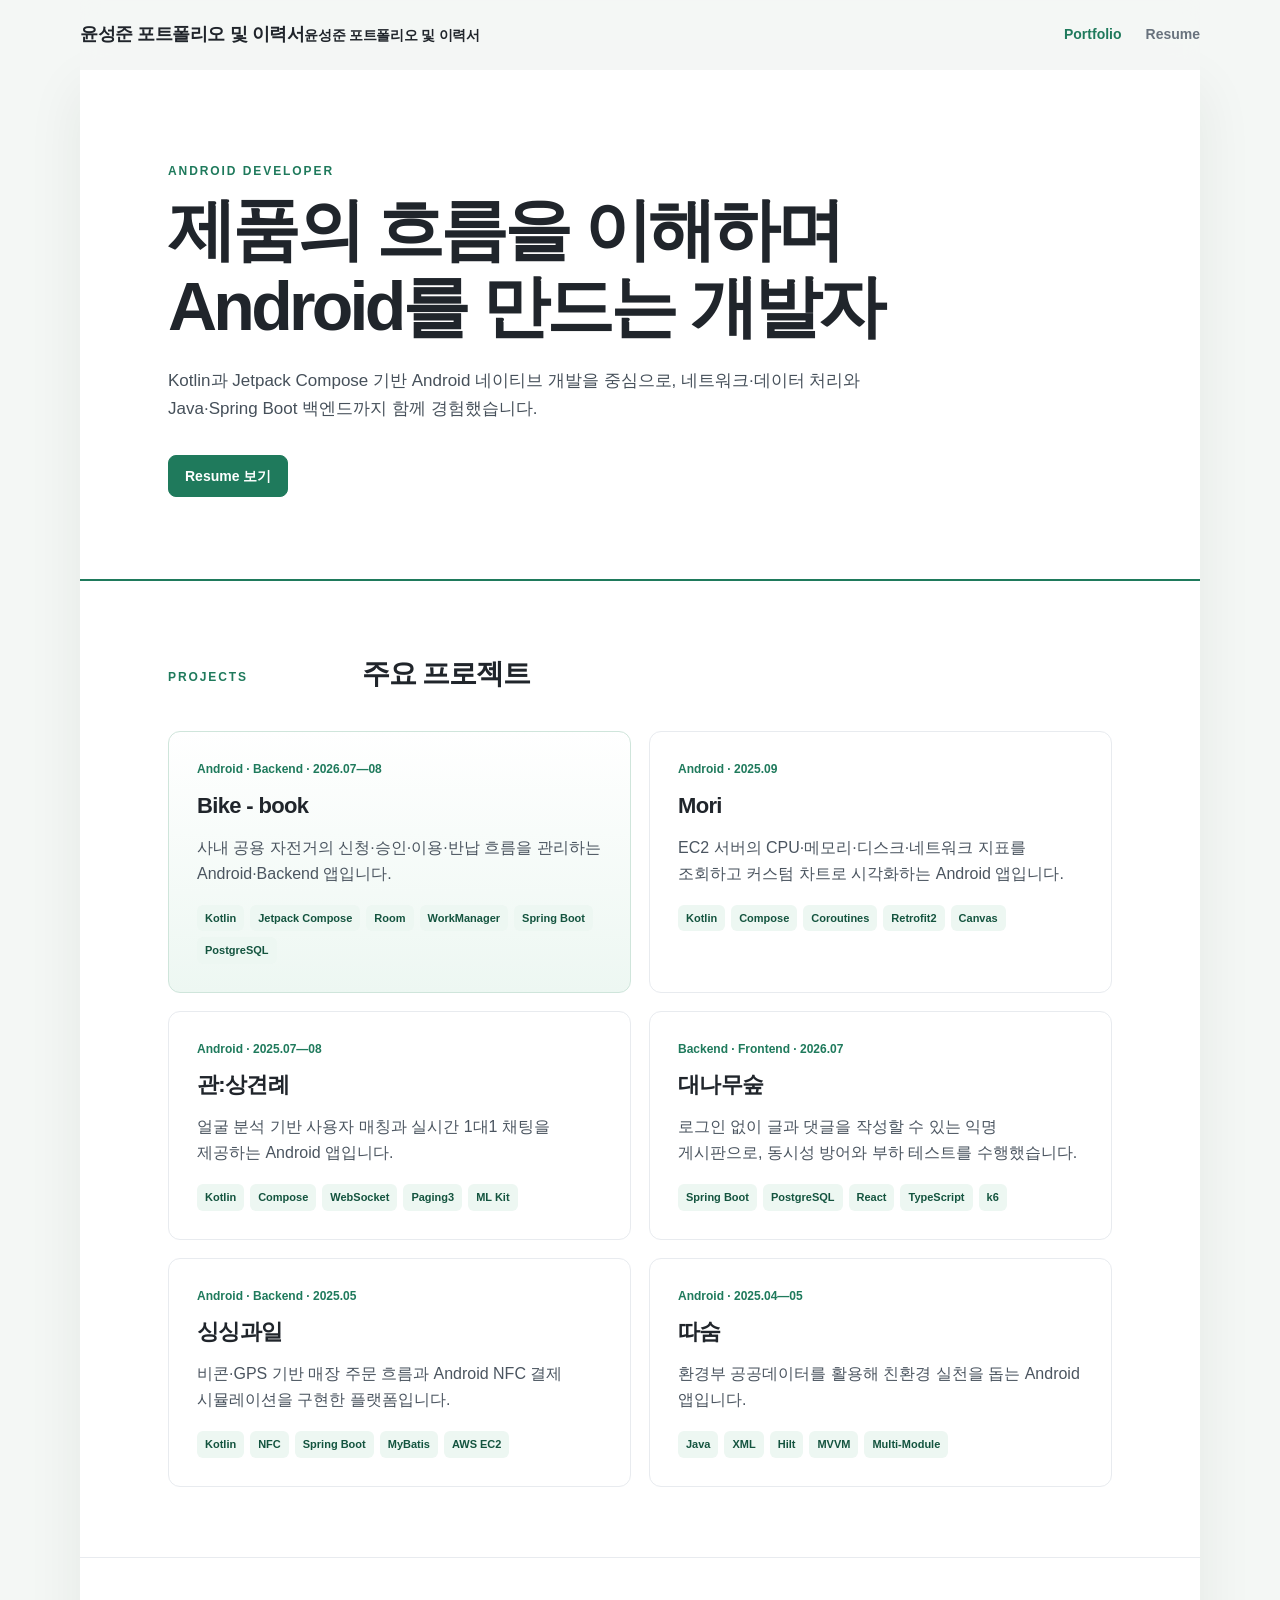
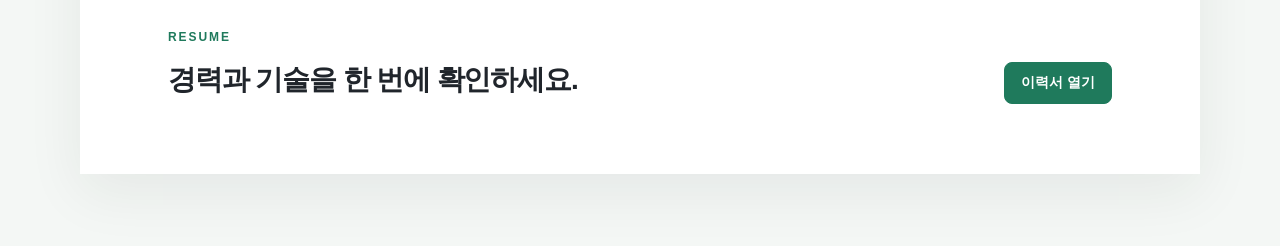
==== portfolio/index.html @ 140ad626 "Refine tech stack badges and header spacing" ====
<!doctype html>
<html lang="ko">
<head>
  <meta charset="utf-8" />
  <meta name="viewport" content="width=device-width, initial-scale=1" />
  <meta name="description" content="윤성준 Android Developer 포트폴리오" />
  <title>윤성준 | Portfolio</title>
  <link rel="stylesheet" href="./style.css" />
</head>
<body>
  <header class="site-header">
    <a class="brand" href="./">윤성준 포트폴리오 및 이력서</a>
    <nav class="site-nav" aria-label="Primary navigation">
      <a class="active" href="./">Portfolio</a>
      <a href="../">Resume</a>
    </nav>
  </header>

  <main class="page">
    <section class="hero">
      <p class="eyebrow">ANDROID DEVELOPER</p>
      <h1>제품의 흐름을 이해하며<br />Android를 만드는 개발자</h1>
      <p class="intro">
        Kotlin과 Jetpack Compose 기반 Android 네이티브 개발을 중심으로,
        네트워크·데이터 처리와 Java·Spring Boot 백엔드까지 함께 경험했습니다.
      </p>
      <div class="hero-actions">
        <a class="button primary" href="../">Resume 보기</a>
      </div>
    </section>

    <section class="section">
      <div class="section-head">
        <p class="section-label">PROJECTS</p>
        <h2>주요 프로젝트</h2>
      </div>

      <div class="project-grid">
        <article class="project-card featured">
          <p class="project-kicker">Android · Backend · 2026.07—08</p>
          <h3>Bike - book</h3>
          <p>사내 공용 자전거의 신청·승인·이용·반납 흐름을 관리하는 Android·Backend 앱입니다.</p>
          <div class="tags"><span>Kotlin</span><span>Jetpack Compose</span><span>Room</span><span>WorkManager</span><span>Spring Boot</span><span>PostgreSQL</span></div>
        </article>

        <article class="project-card">
          <p class="project-kicker">Android · 2025.09</p>
          <h3>Mori</h3>
          <p>EC2 서버의 CPU·메모리·디스크·네트워크 지표를 조회하고 커스텀 차트로 시각화하는 Android 앱입니다.</p>
          <div class="tags"><span>Kotlin</span><span>Compose</span><span>Coroutines</span><span>Retrofit2</span><span>Canvas</span></div>
        </article>

        <article class="project-card">
          <p class="project-kicker">Android · 2025.07—08</p>
          <h3>관:상견례</h3>
          <p>얼굴 분석 기반 사용자 매칭과 실시간 1대1 채팅을 제공하는 Android 앱입니다.</p>
          <div class="tags"><span>Kotlin</span><span>Compose</span><span>WebSocket</span><span>Paging3</span><span>ML Kit</span></div>
        </article>

        <article class="project-card">
          <p class="project-kicker">Backend · Frontend · 2026.07</p>
          <h3>대나무숲</h3>
          <p>로그인 없이 글과 댓글을 작성할 수 있는 익명 게시판으로, 동시성 방어와 부하 테스트를 수행했습니다.</p>
          <div class="tags"><span>Spring Boot</span><span>PostgreSQL</span><span>React</span><span>TypeScript</span><span>k6</span></div>
        </article>

        <article class="project-card">
          <p class="project-kicker">Android · Backend · 2025.05</p>
          <h3>싱싱과일</h3>
          <p>비콘·GPS 기반 매장 주문 흐름과 Android NFC 결제 시뮬레이션을 구현한 플랫폼입니다.</p>
          <div class="tags"><span>Kotlin</span><span>NFC</span><span>Spring Boot</span><span>MyBatis</span><span>AWS EC2</span></div>
        </article>

        <article class="project-card">
          <p class="project-kicker">Android · 2025.04—05</p>
          <h3>따숨</h3>
          <p>환경부 공공데이터를 활용해 친환경 실천을 돕는 Android 앱입니다.</p>
          <div class="tags"><span>Java</span><span>XML</span><span>Hilt</span><span>MVVM</span><span>Multi-Module</span></div>
        </article>
      </div>
    </section>

    <section class="section footer-cta">
      <div>
        <p class="section-label">RESUME</p>
        <h2>경력과 기술을 한 번에 확인하세요.</h2>
      </div>
      <a class="button primary" href="../">이력서 열기</a>
    </section>
  </main>
</body>
</html>
---- portfolio/style.css ----
:root {
  --primary: #1f7a5c;
  --primary-strong: #14543f;
  --primary-soft: #edf7f2;
  --primary-line: #cfe5db;
  --text: #20252b;
  --muted: #68727d;
  --subtle: #8b95a1;
  --line: #e8ebef;
  --paper: #ffffff;
  --canvas: #f4f7f5;
}

* { box-sizing: border-box; }

html { scroll-behavior: smooth; }

body {
  margin: 0;
  background: var(--canvas);
  color: var(--text);
  font-family: Pretendard, "Noto Sans KR", "Apple SD Gothic Neo", Inter, Arial, sans-serif;
  line-height: 1.65;
  word-break: keep-all;
}

a { color: inherit; text-decoration: none; }

.site-header {
  position: sticky;
  top: 0;
  z-index: 10;
  display: flex;
  align-items: center;
  justify-content: space-between;
  width: min(100% - 40px, 1120px);
  margin: 0 auto;
  padding: 20px 0;
  background: color-mix(in srgb, var(--canvas) 90%, transparent);
  backdrop-filter: blur(10px);
}

.brand { font-weight: 800; letter-spacing: -0.02em; }

.site-nav { display: flex; gap: 24px; font-size: 14px; font-weight: 700; color: var(--muted); }
.site-nav a:hover, .site-nav a.active { color: var(--primary); }

.page {
  width: min(100% - 40px, 1120px);
  margin: 0 auto 72px;
  background: var(--paper);
  box-shadow: 0 18px 54px rgba(24, 40, 34, 0.07);
}

.hero { padding: 92px 88px 82px; border-bottom: 2px solid var(--primary); }
.eyebrow, .section-label { margin: 0 0 10px; color: var(--primary); font-size: 12px; font-weight: 800; letter-spacing: .16em; }
.hero h1 { margin: 0 0 22px; font-size: clamp(40px, 6vw, 68px); line-height: 1.13; letter-spacing: -0.055em; }
.intro { max-width: 760px; margin: 0; color: #46505a; font-size: 17px; }
.hero-actions { display: flex; gap: 10px; margin-top: 32px; }

.button {
  display: inline-flex;
  align-items: center;
  justify-content: center;
  min-height: 42px;
  padding: 0 16px;
  border: 1px solid var(--primary-line);
  border-radius: 8px;
  color: var(--primary-strong);
  font-size: 14px;
  font-weight: 800;
}
.button.primary { border-color: var(--primary); background: var(--primary); color: white; }
.button:hover { transform: translateY(-1px); }

.section { padding: 70px 88px; border-bottom: 1px solid var(--line); }
.section:last-child { border-bottom: 0; }
.section-head { display: grid; grid-template-columns: 160px 1fr; gap: 34px; align-items: end; margin-bottom: 34px; }
.section-head h2, .footer-cta h2 { margin: 0; font-size: 28px; letter-spacing: -0.04em; }

.project-grid { display: grid; grid-template-columns: repeat(2, minmax(0, 1fr)); gap: 18px; }
.project-card { padding: 28px; border: 1px solid var(--line); border-radius: 12px; background: #fff; }
.project-card.featured { border-color: var(--primary-line); background: linear-gradient(180deg, #fff 0%, var(--primary-soft) 100%); }
.project-kicker { margin: 0 0 8px; color: var(--primary); font-size: 12px; font-weight: 800; }
.project-card h3 { margin: 0 0 10px; font-size: 22px; letter-spacing: -0.03em; }
.project-card p:not(.project-kicker) { margin: 0; color: #4b5560; }
.tags { display: flex; flex-wrap: wrap; gap: 6px; margin-top: 18px; }
.tags span { padding: 4px 8px; border-radius: 6px; background: var(--primary-soft); color: var(--primary-strong); font-size: 11px; font-weight: 700; }

.footer-cta { display: flex; align-items: end; justify-content: space-between; gap: 24px; }

@media (max-width: 760px) {
  .site-header { width: min(100% - 28px, 1120px); }
  .site-nav { gap: 14px; font-size: 13px; }
  .page { width: 100%; margin: 0; box-shadow: none; }
  .hero, .section { padding: 46px 24px; }
  .hero h1 { font-size: 40px; }
  .section-head { grid-template-columns: 1fr; gap: 8px; }
  .project-grid { grid-template-columns: 1fr; }
  .footer-cta { align-items: flex-start; flex-direction: column; }
}

.brand {
  font-size: 0;
}

.brand::after {
  content: "윤성준 포트폴리오 및 이력서";
  font-size: 14px;
  font-weight: 800;
  letter-spacing: -0.02em;
}

@media (max-width: 760px) {
  .brand::after {
    font-size: 12px;
  }
}


/* Header spacing refinements */
.site-header {
  width: min(100% - 72px, 1120px);
}

.brand {
  font-size: 18px;
  font-weight: 800;
  letter-spacing: -0.025em;
}

@media (max-width: 760px) {
  .site-header {
    width: min(100% - 40px, 1120px);
  }

  .brand {
    max-width: 230px;
    font-size: 14px;
    line-height: 1.25;
  }
}
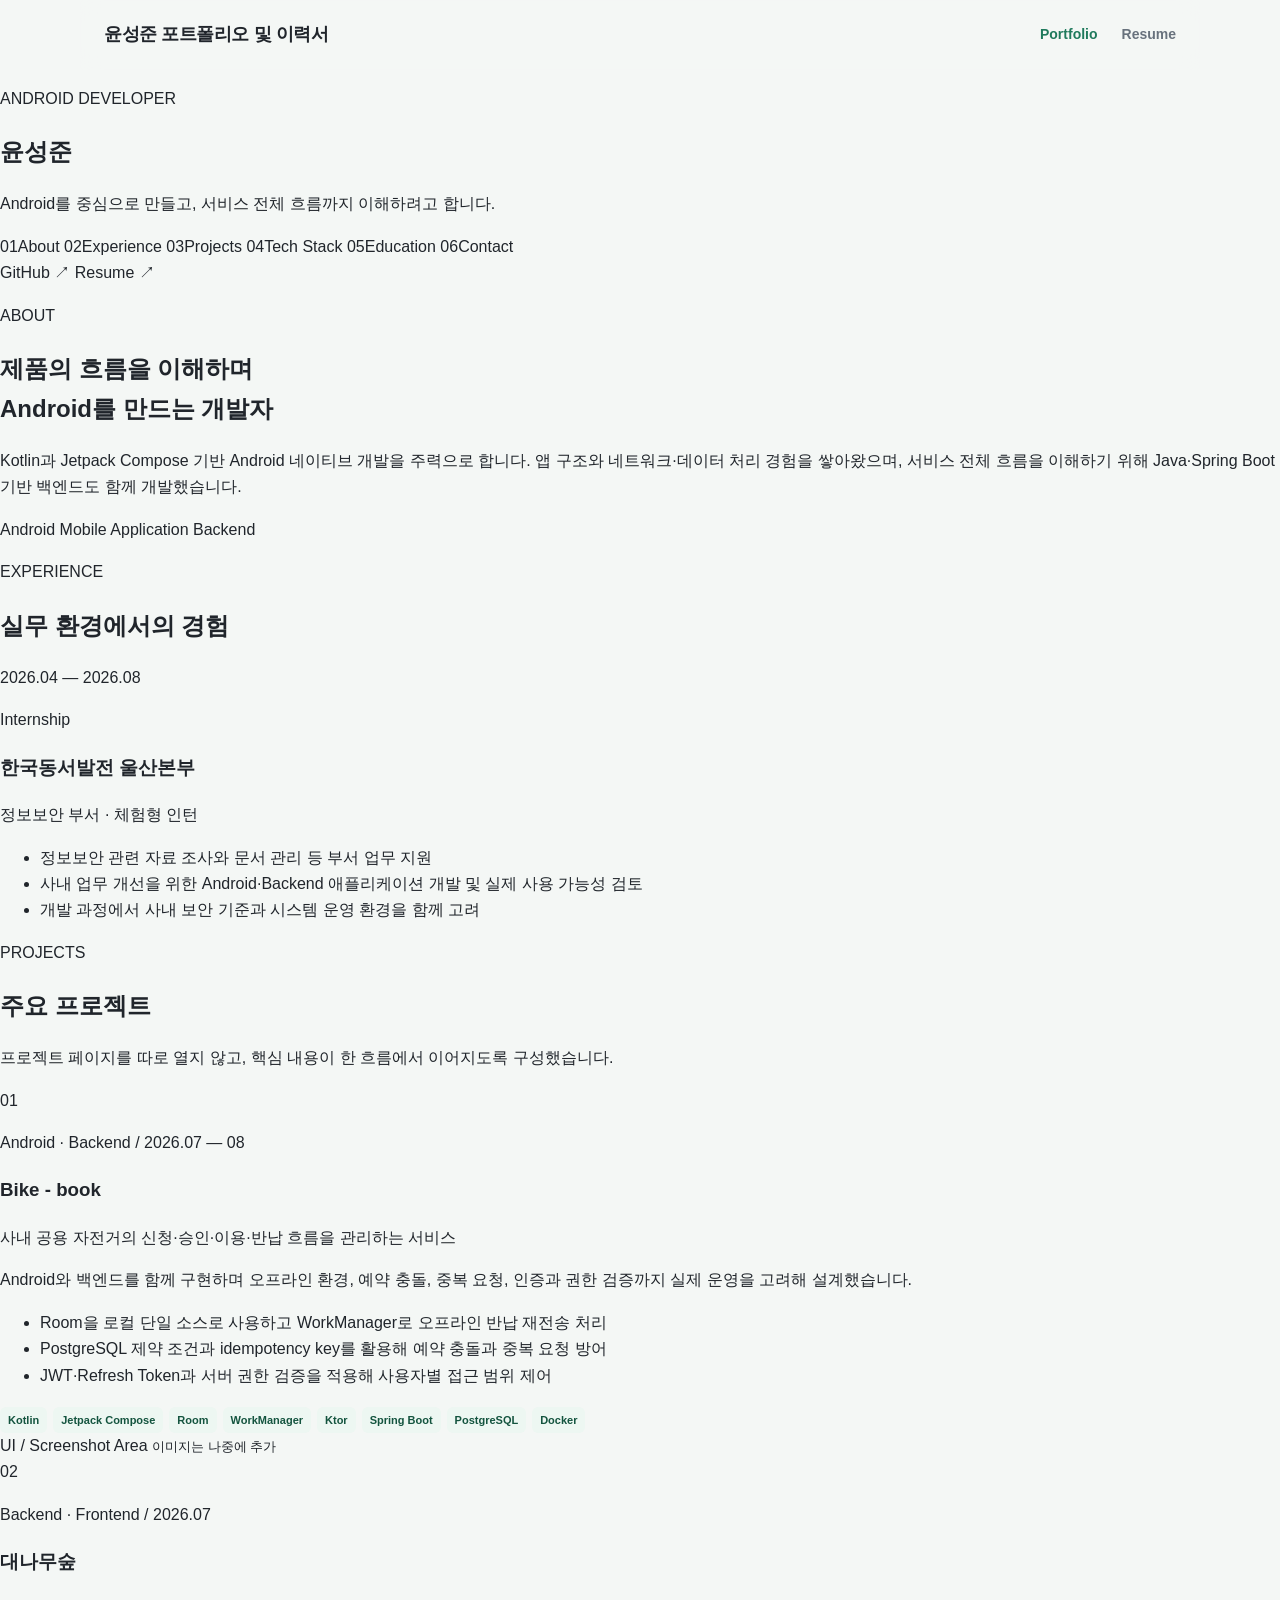
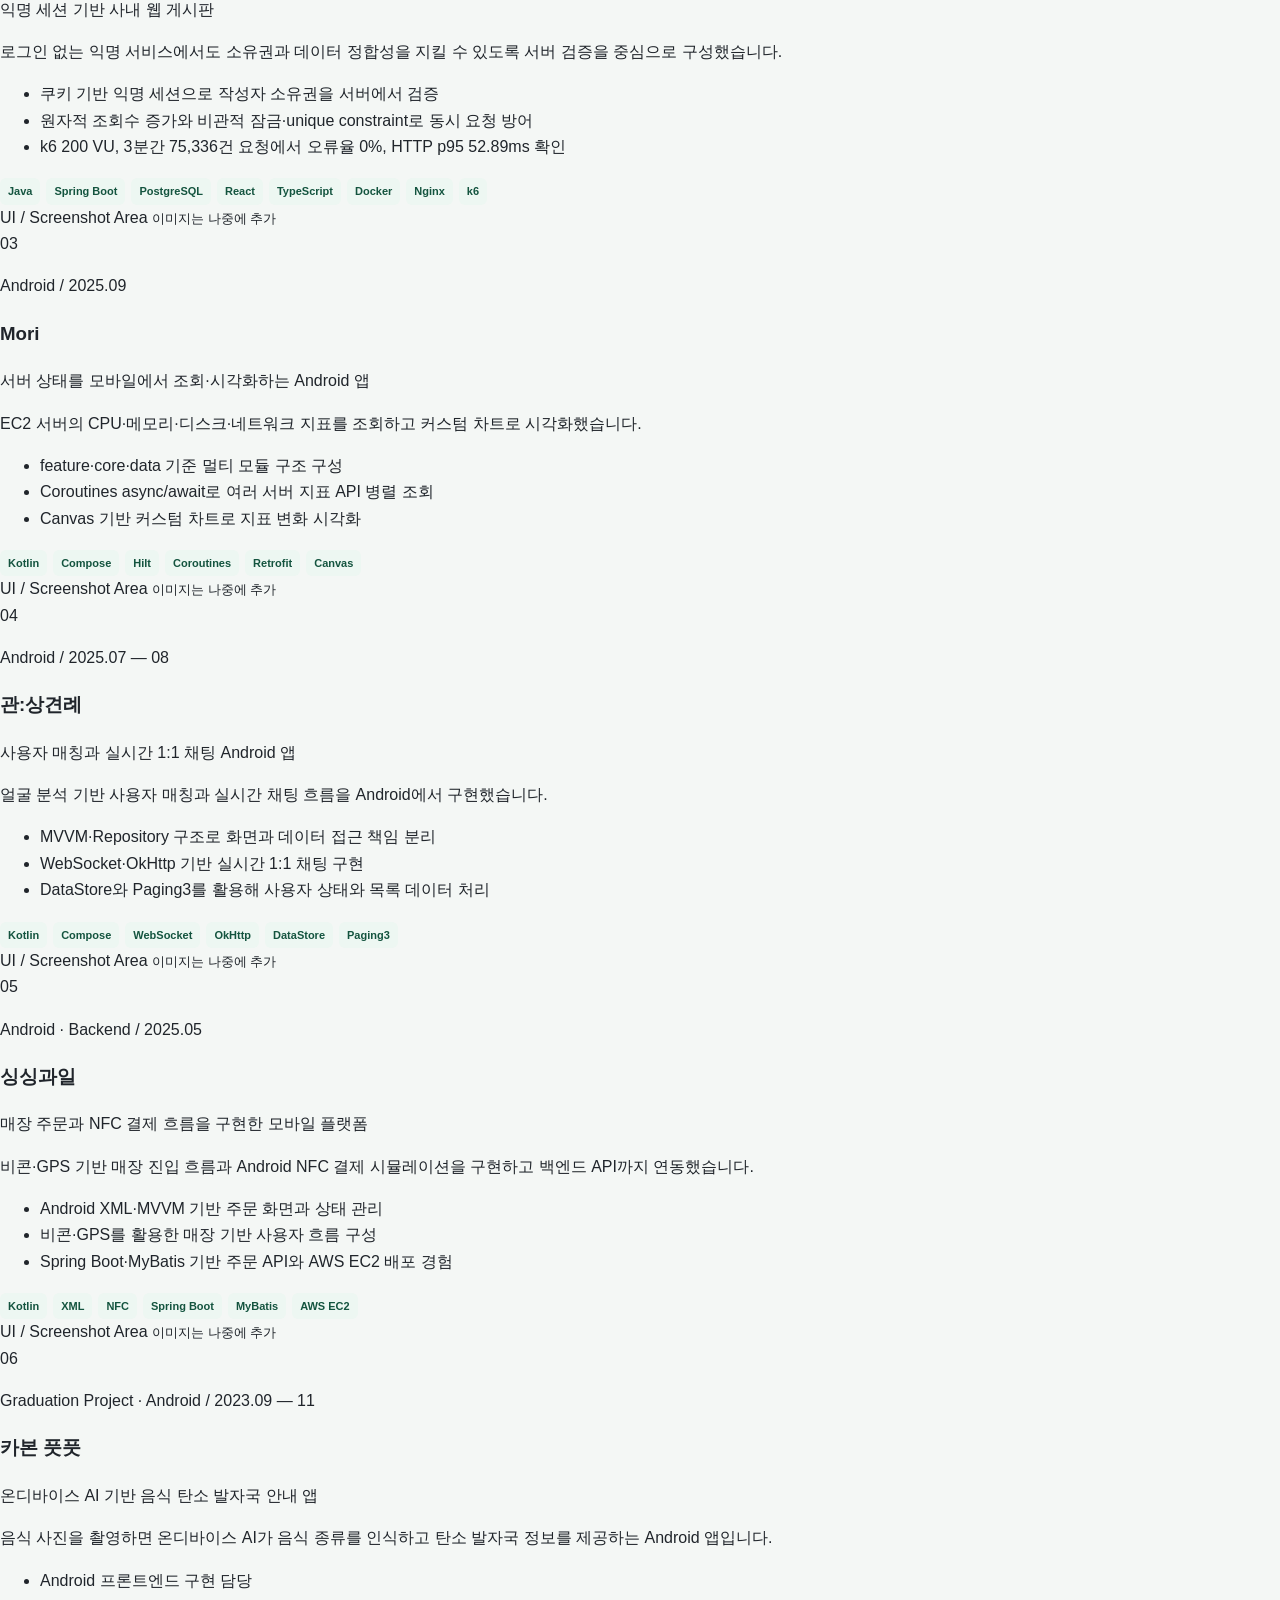
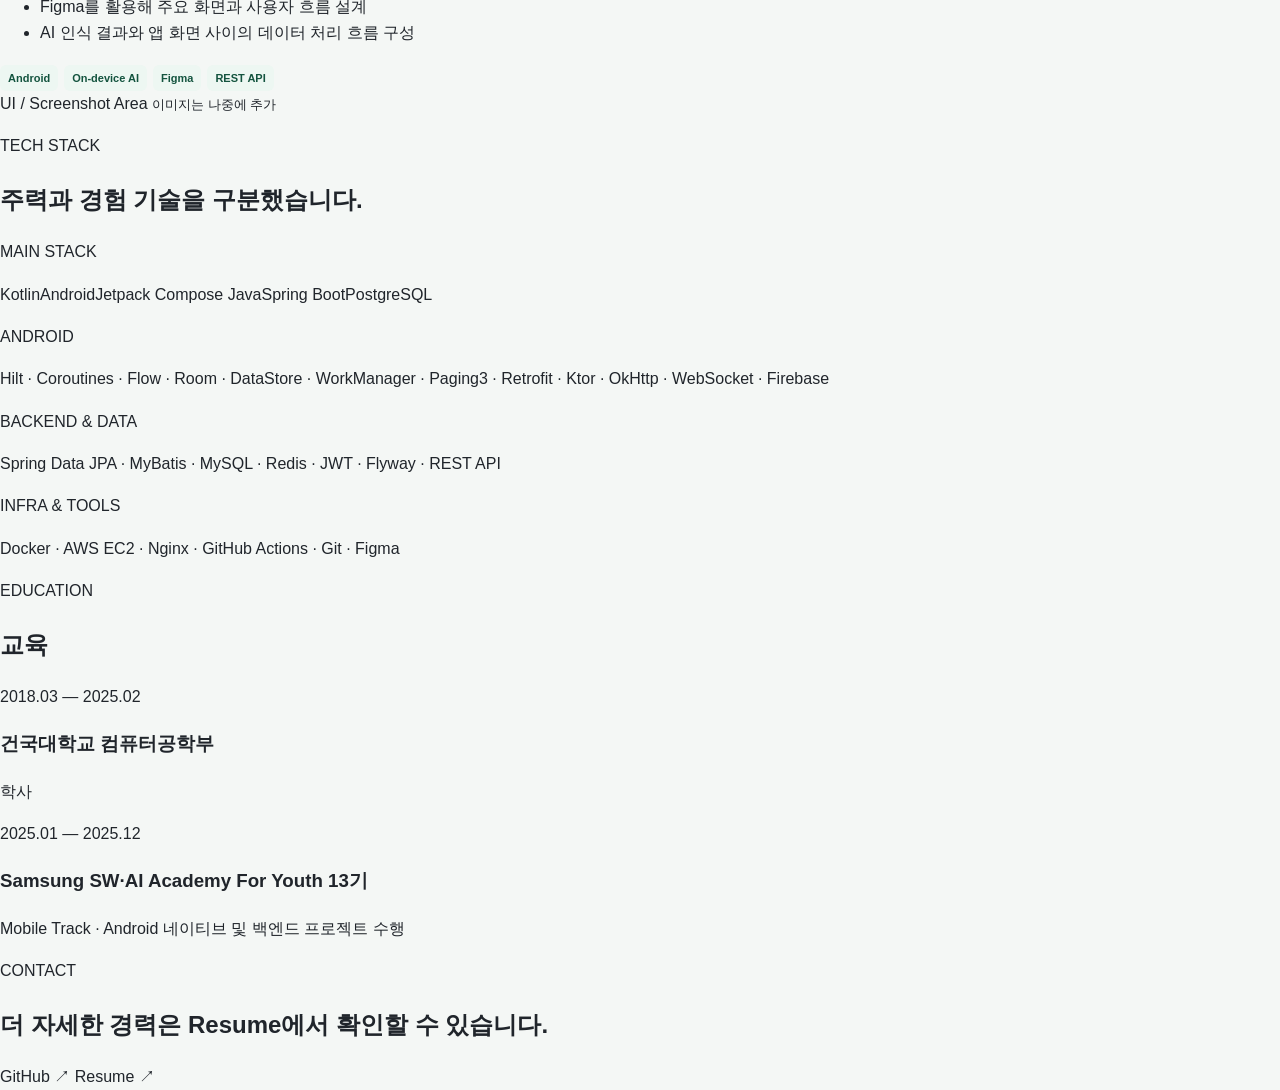
==== commit a9415fe6: "Rebuild portfolio as one-page sidebar layout" ====
--- a/portfolio/index.html
+++ b/portfolio/index.html
@@ -16,77 +16,370 @@
     </nav>
   </header>
 
-  <main class="page">
-    <section class="hero">
-      <p class="eyebrow">ANDROID DEVELOPER</p>
-      <h1>제품의 흐름을 이해하며<br />Android를 만드는 개발자</h1>
-      <p class="intro">
-        Kotlin과 Jetpack Compose 기반 Android 네이티브 개발을 중심으로,
-        네트워크·데이터 처리와 Java·Spring Boot 백엔드까지 함께 경험했습니다.
-      </p>
-      <div class="hero-actions">
-        <a class="button primary" href="../">Resume 보기</a>
+  <div class="portfolio-shell">
+    <aside class="side-panel" aria-label="Portfolio sections">
+      <div class="profile-block">
+        <p class="profile-kicker">ANDROID DEVELOPER</p>
+        <h1>윤성준</h1>
+        <p>
+          Android를 중심으로 만들고,
+          서비스 전체 흐름까지 이해하려고 합니다.
+        </p>
       </div>
-    </section>
-
-    <section class="section">
-      <div class="section-head">
-        <p class="section-label">PROJECTS</p>
-        <h2>주요 프로젝트</h2>
+
+      <nav class="section-nav">
+        <a class="active" href="#about"><span>01</span>About</a>
+        <a href="#experience"><span>02</span>Experience</a>
+        <a href="#projects"><span>03</span>Projects</a>
+        <a href="#tech"><span>04</span>Tech Stack</a>
+        <a href="#education"><span>05</span>Education</a>
+        <a href="#contact"><span>06</span>Contact</a>
+      </nav>
+
+      <div class="side-links">
+        <a href="https://github.com/SSSSSungjun" target="_blank" rel="noreferrer">GitHub ↗</a>
+        <a href="../">Resume ↗</a>
       </div>
-
-      <div class="project-grid">
-        <article class="project-card featured">
-          <p class="project-kicker">Android · Backend · 2026.07—08</p>
-          <h3>Bike - book</h3>
-          <p>사내 공용 자전거의 신청·승인·이용·반납 흐름을 관리하는 Android·Backend 앱입니다.</p>
-          <div class="tags"><span>Kotlin</span><span>Jetpack Compose</span><span>Room</span><span>WorkManager</span><span>Spring Boot</span><span>PostgreSQL</span></div>
-        </article>
-
-        <article class="project-card">
-          <p class="project-kicker">Android · 2025.09</p>
-          <h3>Mori</h3>
-          <p>EC2 서버의 CPU·메모리·디스크·네트워크 지표를 조회하고 커스텀 차트로 시각화하는 Android 앱입니다.</p>
-          <div class="tags"><span>Kotlin</span><span>Compose</span><span>Coroutines</span><span>Retrofit2</span><span>Canvas</span></div>
-        </article>
-
-        <article class="project-card">
-          <p class="project-kicker">Android · 2025.07—08</p>
-          <h3>관:상견례</h3>
-          <p>얼굴 분석 기반 사용자 매칭과 실시간 1대1 채팅을 제공하는 Android 앱입니다.</p>
-          <div class="tags"><span>Kotlin</span><span>Compose</span><span>WebSocket</span><span>Paging3</span><span>ML Kit</span></div>
-        </article>
-
-        <article class="project-card">
-          <p class="project-kicker">Backend · Frontend · 2026.07</p>
-          <h3>대나무숲</h3>
-          <p>로그인 없이 글과 댓글을 작성할 수 있는 익명 게시판으로, 동시성 방어와 부하 테스트를 수행했습니다.</p>
-          <div class="tags"><span>Spring Boot</span><span>PostgreSQL</span><span>React</span><span>TypeScript</span><span>k6</span></div>
-        </article>
-
-        <article class="project-card">
-          <p class="project-kicker">Android · Backend · 2025.05</p>
-          <h3>싱싱과일</h3>
-          <p>비콘·GPS 기반 매장 주문 흐름과 Android NFC 결제 시뮬레이션을 구현한 플랫폼입니다.</p>
-          <div class="tags"><span>Kotlin</span><span>NFC</span><span>Spring Boot</span><span>MyBatis</span><span>AWS EC2</span></div>
-        </article>
-
-        <article class="project-card">
-          <p class="project-kicker">Android · 2025.04—05</p>
-          <h3>따숨</h3>
-          <p>환경부 공공데이터를 활용해 친환경 실천을 돕는 Android 앱입니다.</p>
-          <div class="tags"><span>Java</span><span>XML</span><span>Hilt</span><span>MVVM</span><span>Multi-Module</span></div>
-        </article>
-      </div>
-    </section>
-
-    <section class="section footer-cta">
-      <div>
-        <p class="section-label">RESUME</p>
-        <h2>경력과 기술을 한 번에 확인하세요.</h2>
-      </div>
-      <a class="button primary" href="../">이력서 열기</a>
-    </section>
-  </main>
+    </aside>
+
+    <main class="content">
+      <section id="about" class="content-section hero-section observed-section">
+        <p class="section-eyebrow">ABOUT</p>
+        <h2>
+          제품의 흐름을 이해하며<br />
+          Android를 만드는 개발자
+        </h2>
+        <p class="hero-copy">
+          Kotlin과 Jetpack Compose 기반 Android 네이티브 개발을 주력으로 합니다.
+          앱 구조와 네트워크·데이터 처리 경험을 쌓아왔으며,
+          서비스 전체 흐름을 이해하기 위해 Java·Spring Boot 기반 백엔드도 함께 개발했습니다.
+        </p>
+        <div class="hero-meta">
+          <span>Android</span>
+          <span>Mobile Application</span>
+          <span>Backend</span>
+        </div>
+      </section>
+
+      <section id="experience" class="content-section observed-section">
+        <header class="section-title">
+          <p class="section-eyebrow">EXPERIENCE</p>
+          <h2>실무 환경에서의 경험</h2>
+        </header>
+
+        <article class="timeline-entry">
+          <div class="timeline-meta">
+            <p class="period">2026.04 — 2026.08</p>
+            <p class="entry-type">Internship</p>
+          </div>
+          <div class="timeline-content">
+            <h3>한국동서발전 울산본부</h3>
+            <p class="role">정보보안 부서 · 체험형 인턴</p>
+            <ul>
+              <li>정보보안 관련 자료 조사와 문서 관리 등 부서 업무 지원</li>
+              <li>사내 업무 개선을 위한 Android·Backend 애플리케이션 개발 및 실제 사용 가능성 검토</li>
+              <li>개발 과정에서 사내 보안 기준과 시스템 운영 환경을 함께 고려</li>
+            </ul>
+          </div>
+        </article>
+      </section>
+
+      <section id="projects" class="content-section observed-section">
+        <header class="section-title projects-title">
+          <p class="section-eyebrow">PROJECTS</p>
+          <h2>주요 프로젝트</h2>
+          <p>프로젝트 페이지를 따로 열지 않고, 핵심 내용이 한 흐름에서 이어지도록 구성했습니다.</p>
+        </header>
+
+        <article class="project-detail featured-project">
+          <div class="project-index">01</div>
+          <div class="project-body">
+            <div class="project-head">
+              <div>
+                <p class="project-role">Android · Backend / 2026.07 — 08</p>
+                <h3>Bike - book</h3>
+              </div>
+              <p class="project-summary">사내 공용 자전거의 신청·승인·이용·반납 흐름을 관리하는 서비스</p>
+            </div>
+
+            <div class="project-layout">
+              <div class="project-copy">
+                <p>
+                  Android와 백엔드를 함께 구현하며 오프라인 환경, 예약 충돌,
+                  중복 요청, 인증과 권한 검증까지 실제 운영을 고려해 설계했습니다.
+                </p>
+                <ul class="project-points">
+                  <li>Room을 로컬 단일 소스로 사용하고 WorkManager로 오프라인 반납 재전송 처리</li>
+                  <li>PostgreSQL 제약 조건과 idempotency key를 활용해 예약 충돌과 중복 요청 방어</li>
+                  <li>JWT·Refresh Token과 서버 권한 검증을 적용해 사용자별 접근 범위 제어</li>
+                </ul>
+                <div class="tags">
+                  <span>Kotlin</span><span>Jetpack Compose</span><span>Room</span><span>WorkManager</span>
+                  <span>Ktor</span><span>Spring Boot</span><span>PostgreSQL</span><span>Docker</span>
+                </div>
+              </div>
+              <div class="media-placeholder">
+                <span>UI / Screenshot Area</span>
+                <small>이미지는 나중에 추가</small>
+              </div>
+            </div>
+          </div>
+        </article>
+
+        <article class="project-detail">
+          <div class="project-index">02</div>
+          <div class="project-body">
+            <div class="project-head">
+              <div>
+                <p class="project-role">Backend · Frontend / 2026.07</p>
+                <h3>대나무숲</h3>
+              </div>
+              <p class="project-summary">익명 세션 기반 사내 웹 게시판</p>
+            </div>
+
+            <div class="project-layout">
+              <div class="project-copy">
+                <p>
+                  로그인 없는 익명 서비스에서도 소유권과 데이터 정합성을 지킬 수 있도록 서버 검증을 중심으로 구성했습니다.
+                </p>
+                <ul class="project-points">
+                  <li>쿠키 기반 익명 세션으로 작성자 소유권을 서버에서 검증</li>
+                  <li>원자적 조회수 증가와 비관적 잠금·unique constraint로 동시 요청 방어</li>
+                  <li>k6 200 VU, 3분간 75,336건 요청에서 오류율 0%, HTTP p95 52.89ms 확인</li>
+                </ul>
+                <div class="tags">
+                  <span>Java</span><span>Spring Boot</span><span>PostgreSQL</span><span>React</span>
+                  <span>TypeScript</span><span>Docker</span><span>Nginx</span><span>k6</span>
+                </div>
+              </div>
+              <div class="media-placeholder">
+                <span>UI / Screenshot Area</span>
+                <small>이미지는 나중에 추가</small>
+              </div>
+            </div>
+          </div>
+        </article>
+
+        <article class="project-detail">
+          <div class="project-index">03</div>
+          <div class="project-body">
+            <div class="project-head">
+              <div>
+                <p class="project-role">Android / 2025.09</p>
+                <h3>Mori</h3>
+              </div>
+              <p class="project-summary">서버 상태를 모바일에서 조회·시각화하는 Android 앱</p>
+            </div>
+
+            <div class="project-layout">
+              <div class="project-copy">
+                <p>
+                  EC2 서버의 CPU·메모리·디스크·네트워크 지표를 조회하고 커스텀 차트로 시각화했습니다.
+                </p>
+                <ul class="project-points">
+                  <li>feature·core·data 기준 멀티 모듈 구조 구성</li>
+                  <li>Coroutines async/await로 여러 서버 지표 API 병렬 조회</li>
+                  <li>Canvas 기반 커스텀 차트로 지표 변화 시각화</li>
+                </ul>
+                <div class="tags">
+                  <span>Kotlin</span><span>Compose</span><span>Hilt</span><span>Coroutines</span><span>Retrofit</span><span>Canvas</span>
+                </div>
+              </div>
+              <div class="media-placeholder">
+                <span>UI / Screenshot Area</span>
+                <small>이미지는 나중에 추가</small>
+              </div>
+            </div>
+          </div>
+        </article>
+
+        <article class="project-detail">
+          <div class="project-index">04</div>
+          <div class="project-body">
+            <div class="project-head">
+              <div>
+                <p class="project-role">Android / 2025.07 — 08</p>
+                <h3>관:상견례</h3>
+              </div>
+              <p class="project-summary">사용자 매칭과 실시간 1:1 채팅 Android 앱</p>
+            </div>
+
+            <div class="project-layout">
+              <div class="project-copy">
+                <p>
+                  얼굴 분석 기반 사용자 매칭과 실시간 채팅 흐름을 Android에서 구현했습니다.
+                </p>
+                <ul class="project-points">
+                  <li>MVVM·Repository 구조로 화면과 데이터 접근 책임 분리</li>
+                  <li>WebSocket·OkHttp 기반 실시간 1:1 채팅 구현</li>
+                  <li>DataStore와 Paging3를 활용해 사용자 상태와 목록 데이터 처리</li>
+                </ul>
+                <div class="tags">
+                  <span>Kotlin</span><span>Compose</span><span>WebSocket</span><span>OkHttp</span><span>DataStore</span><span>Paging3</span>
+                </div>
+              </div>
+              <div class="media-placeholder">
+                <span>UI / Screenshot Area</span>
+                <small>이미지는 나중에 추가</small>
+              </div>
+            </div>
+          </div>
+        </article>
+
+        <article class="project-detail">
+          <div class="project-index">05</div>
+          <div class="project-body">
+            <div class="project-head">
+              <div>
+                <p class="project-role">Android · Backend / 2025.05</p>
+                <h3>싱싱과일</h3>
+              </div>
+              <p class="project-summary">매장 주문과 NFC 결제 흐름을 구현한 모바일 플랫폼</p>
+            </div>
+
+            <div class="project-layout">
+              <div class="project-copy">
+                <p>
+                  비콘·GPS 기반 매장 진입 흐름과 Android NFC 결제 시뮬레이션을 구현하고 백엔드 API까지 연동했습니다.
+                </p>
+                <ul class="project-points">
+                  <li>Android XML·MVVM 기반 주문 화면과 상태 관리</li>
+                  <li>비콘·GPS를 활용한 매장 기반 사용자 흐름 구성</li>
+                  <li>Spring Boot·MyBatis 기반 주문 API와 AWS EC2 배포 경험</li>
+                </ul>
+                <div class="tags">
+                  <span>Kotlin</span><span>XML</span><span>NFC</span><span>Spring Boot</span><span>MyBatis</span><span>AWS EC2</span>
+                </div>
+              </div>
+              <div class="media-placeholder">
+                <span>UI / Screenshot Area</span>
+                <small>이미지는 나중에 추가</small>
+              </div>
+            </div>
+          </div>
+        </article>
+
+        <article class="project-detail">
+          <div class="project-index">06</div>
+          <div class="project-body">
+            <div class="project-head">
+              <div>
+                <p class="project-role">Graduation Project · Android / 2023.09 — 11</p>
+                <h3>카본 풋풋</h3>
+              </div>
+              <p class="project-summary">온디바이스 AI 기반 음식 탄소 발자국 안내 앱</p>
+            </div>
+
+            <div class="project-layout">
+              <div class="project-copy">
+                <p>
+                  음식 사진을 촬영하면 온디바이스 AI가 음식 종류를 인식하고 탄소 발자국 정보를 제공하는 Android 앱입니다.
+                </p>
+                <ul class="project-points">
+                  <li>Android 프론트엔드 구현 담당</li>
+                  <li>Figma를 활용해 주요 화면과 사용자 흐름 설계</li>
+                  <li>AI 인식 결과와 앱 화면 사이의 데이터 처리 흐름 구성</li>
+                </ul>
+                <div class="tags">
+                  <span>Android</span><span>On-device AI</span><span>Figma</span><span>REST API</span>
+                </div>
+              </div>
+              <div class="media-placeholder">
+                <span>UI / Screenshot Area</span>
+                <small>이미지는 나중에 추가</small>
+              </div>
+            </div>
+          </div>
+        </article>
+      </section>
+
+      <section id="tech" class="content-section observed-section">
+        <header class="section-title">
+          <p class="section-eyebrow">TECH STACK</p>
+          <h2>주력과 경험 기술을 구분했습니다.</h2>
+        </header>
+
+        <div class="stack-block main-stack">
+          <p class="stack-label">MAIN STACK</p>
+          <div class="stack-pills large-pills">
+            <span>Kotlin</span><span>Android</span><span>Jetpack Compose</span>
+            <span>Java</span><span>Spring Boot</span><span>PostgreSQL</span>
+          </div>
+        </div>
+
+        <div class="additional-grid">
+          <div class="stack-block">
+            <p class="stack-label">ANDROID</p>
+            <p>Hilt · Coroutines · Flow · Room · DataStore · WorkManager · Paging3 · Retrofit · Ktor · OkHttp · WebSocket · Firebase</p>
+          </div>
+          <div class="stack-block">
+            <p class="stack-label">BACKEND &amp; DATA</p>
+            <p>Spring Data JPA · MyBatis · MySQL · Redis · JWT · Flyway · REST API</p>
+          </div>
+          <div class="stack-block">
+            <p class="stack-label">INFRA &amp; TOOLS</p>
+            <p>Docker · AWS EC2 · Nginx · GitHub Actions · Git · Figma</p>
+          </div>
+        </div>
+      </section>
+
+      <section id="education" class="content-section observed-section">
+        <header class="section-title">
+          <p class="section-eyebrow">EDUCATION</p>
+          <h2>교육</h2>
+        </header>
+
+        <div class="education-list">
+          <article>
+            <p class="period">2018.03 — 2025.02</p>
+            <div>
+              <h3>건국대학교 컴퓨터공학부</h3>
+              <p>학사</p>
+            </div>
+          </article>
+          <article>
+            <p class="period">2025.01 — 2025.12</p>
+            <div>
+              <h3>Samsung SW·AI Academy For Youth 13기</h3>
+              <p>Mobile Track · Android 네이티브 및 백엔드 프로젝트 수행</p>
+            </div>
+          </article>
+        </div>
+      </section>
+
+      <section id="contact" class="content-section contact-section observed-section">
+        <p class="section-eyebrow">CONTACT</p>
+        <h2>더 자세한 경력은 Resume에서 확인할 수 있습니다.</h2>
+        <div class="contact-links">
+          <a href="https://github.com/SSSSSungjun" target="_blank" rel="noreferrer">GitHub ↗</a>
+          <a href="../">Resume ↗</a>
+        </div>
+      </section>
+    </main>
+  </div>
+
+  <script>
+    const sections = [...document.querySelectorAll('.observed-section')];
+    const navLinks = [...document.querySelectorAll('.section-nav a')];
+
+    const setActive = (id) => {
+      navLinks.forEach((link) => {
+        link.classList.toggle('active', link.getAttribute('href') === `#${id}`);
+      });
+    };
+
+    const observer = new IntersectionObserver((entries) => {
+      const visible = entries
+        .filter((entry) => entry.isIntersecting)
+        .sort((a, b) => b.intersectionRatio - a.intersectionRatio)[0];
+
+      if (visible) setActive(visible.target.id);
+    }, {
+      rootMargin: '-24% 0px -62% 0px',
+      threshold: [0, 0.1, 0.25, 0.5]
+    });
+
+    sections.forEach((section) => observer.observe(section));
+  </script>
 </body>
 </html>
--- a/portfolio/style.css
+++ b/portfolio/style.css
@@ -35,15 +35,28 @@
   justify-content: space-between;
   width: min(100% - 40px, 1120px);
   margin: 0 auto;
-  padding: 20px 0;
+  padding: 20px 24px;
   background: color-mix(in srgb, var(--canvas) 90%, transparent);
   backdrop-filter: blur(10px);
 }
 
-.brand { font-weight: 800; letter-spacing: -0.02em; }
-
-.site-nav { display: flex; gap: 24px; font-size: 14px; font-weight: 700; color: var(--muted); }
-.site-nav a:hover, .site-nav a.active { color: var(--primary); }
+.brand {
+  color: var(--text);
+  font-size: 18px;
+  font-weight: 800;
+  letter-spacing: -0.025em;
+}
+
+.site-nav {
+  display: flex;
+  gap: 24px;
+  color: var(--muted);
+  font-size: 14px;
+  font-weight: 700;
+}
+
+.site-nav a:hover,
+.site-nav a.active { color: var(--primary); }
 
 .page {
   width: min(100% - 40px, 1120px);
@@ -52,11 +65,39 @@
   box-shadow: 0 18px 54px rgba(24, 40, 34, 0.07);
 }
 
-.hero { padding: 92px 88px 82px; border-bottom: 2px solid var(--primary); }
-.eyebrow, .section-label { margin: 0 0 10px; color: var(--primary); font-size: 12px; font-weight: 800; letter-spacing: .16em; }
-.hero h1 { margin: 0 0 22px; font-size: clamp(40px, 6vw, 68px); line-height: 1.13; letter-spacing: -0.055em; }
-.intro { max-width: 760px; margin: 0; color: #46505a; font-size: 17px; }
-.hero-actions { display: flex; gap: 10px; margin-top: 32px; }
+.hero {
+  padding: 92px 88px 82px;
+  border-bottom: 2px solid var(--primary);
+}
+
+.eyebrow,
+.section-label {
+  margin: 0 0 10px;
+  color: var(--primary);
+  font-size: 12px;
+  font-weight: 800;
+  letter-spacing: .16em;
+}
+
+.hero h1 {
+  margin: 0 0 22px;
+  font-size: clamp(40px, 6vw, 68px);
+  line-height: 1.13;
+  letter-spacing: -0.055em;
+}
+
+.intro {
+  max-width: 760px;
+  margin: 0;
+  color: #46505a;
+  font-size: 17px;
+}
+
+.hero-actions {
+  display: flex;
+  gap: 10px;
+  margin-top: 32px;
+}
 
 .button {
   display: inline-flex;
@@ -70,68 +111,105 @@
   font-size: 14px;
   font-weight: 800;
 }
-.button.primary { border-color: var(--primary); background: var(--primary); color: white; }
+
+.button.primary {
+  border-color: var(--primary);
+  background: var(--primary);
+  color: white;
+}
+
 .button:hover { transform: translateY(-1px); }
 
-.section { padding: 70px 88px; border-bottom: 1px solid var(--line); }
+.section {
+  padding: 70px 88px;
+  border-bottom: 1px solid var(--line);
+}
+
 .section:last-child { border-bottom: 0; }
-.section-head { display: grid; grid-template-columns: 160px 1fr; gap: 34px; align-items: end; margin-bottom: 34px; }
-.section-head h2, .footer-cta h2 { margin: 0; font-size: 28px; letter-spacing: -0.04em; }
-
-.project-grid { display: grid; grid-template-columns: repeat(2, minmax(0, 1fr)); gap: 18px; }
-.project-card { padding: 28px; border: 1px solid var(--line); border-radius: 12px; background: #fff; }
-.project-card.featured { border-color: var(--primary-line); background: linear-gradient(180deg, #fff 0%, var(--primary-soft) 100%); }
-.project-kicker { margin: 0 0 8px; color: var(--primary); font-size: 12px; font-weight: 800; }
-.project-card h3 { margin: 0 0 10px; font-size: 22px; letter-spacing: -0.03em; }
-.project-card p:not(.project-kicker) { margin: 0; color: #4b5560; }
-.tags { display: flex; flex-wrap: wrap; gap: 6px; margin-top: 18px; }
-.tags span { padding: 4px 8px; border-radius: 6px; background: var(--primary-soft); color: var(--primary-strong); font-size: 11px; font-weight: 700; }
-
-.footer-cta { display: flex; align-items: end; justify-content: space-between; gap: 24px; }
-
-@media (max-width: 760px) {
-  .site-header { width: min(100% - 28px, 1120px); }
-  .site-nav { gap: 14px; font-size: 13px; }
-  .page { width: 100%; margin: 0; box-shadow: none; }
-  .hero, .section { padding: 46px 24px; }
-  .hero h1 { font-size: 40px; }
-  .section-head { grid-template-columns: 1fr; gap: 8px; }
-  .project-grid { grid-template-columns: 1fr; }
-  .footer-cta { align-items: flex-start; flex-direction: column; }
-}
-
-.brand {
-  font-size: 0;
-}
-
-.brand::after {
-  content: "윤성준 포트폴리오 및 이력서";
-  font-size: 14px;
-  font-weight: 800;
-  letter-spacing: -0.02em;
-}
-
-@media (max-width: 760px) {
-  .brand::after {
-    font-size: 12px;
-  }
-}
-
-
-/* Header spacing refinements */
-.site-header {
-  width: min(100% - 72px, 1120px);
-}
-
-.brand {
-  font-size: 18px;
-  font-weight: 800;
-  letter-spacing: -0.025em;
+
+.section-head {
+  display: grid;
+  grid-template-columns: 160px 1fr;
+  gap: 34px;
+  align-items: end;
+  margin-bottom: 34px;
+}
+
+.section-head h2,
+.footer-cta h2 {
+  margin: 0;
+  font-size: 28px;
+  letter-spacing: -0.04em;
+}
+
+.project-grid {
+  display: grid;
+  grid-template-columns: repeat(2, minmax(0, 1fr));
+  gap: 18px;
+}
+
+.project-card {
+  padding: 28px;
+  border: 1px solid var(--line);
+  border-radius: 12px;
+  background: #fff;
+}
+
+.project-card.featured {
+  border-color: var(--primary-line);
+  background: linear-gradient(180deg, #fff 0%, var(--primary-soft) 100%);
+}
+
+.project-kicker {
+  margin: 0 0 8px;
+  color: var(--primary);
+  font-size: 12px;
+  font-weight: 800;
+}
+
+.project-card h3 {
+  margin: 0 0 10px;
+  font-size: 22px;
+  letter-spacing: -0.03em;
+}
+
+.project-card p:not(.project-kicker) {
+  margin: 0;
+  color: #4b5560;
+}
+
+.tags {
+  display: flex;
+  flex-wrap: wrap;
+  gap: 6px;
+  margin-top: 18px;
+}
+
+.tags span {
+  padding: 4px 8px;
+  border-radius: 6px;
+  background: var(--primary-soft);
+  color: var(--primary-strong);
+  font-size: 11px;
+  font-weight: 700;
+}
+
+.footer-cta {
+  display: flex;
+  align-items: end;
+  justify-content: space-between;
+  gap: 24px;
 }
 
 @media (max-width: 760px) {
   .site-header {
-    width: min(100% - 40px, 1120px);
+    width: 100%;
+    padding: 14px 20px;
+  }
+
+  .site-nav {
+    gap: 14px;
+    font-size: 13px;
   }
 
   .brand {
@@ -139,4 +217,27 @@
     font-size: 14px;
     line-height: 1.25;
   }
-}
+
+  .page {
+    width: 100%;
+    margin: 0;
+    box-shadow: none;
+  }
+
+  .hero,
+  .section { padding: 46px 24px; }
+
+  .hero h1 { font-size: 40px; }
+
+  .section-head {
+    grid-template-columns: 1fr;
+    gap: 8px;
+  }
+
+  .project-grid { grid-template-columns: 1fr; }
+
+  .footer-cta {
+    align-items: flex-start;
+    flex-direction: column;
+  }
+}
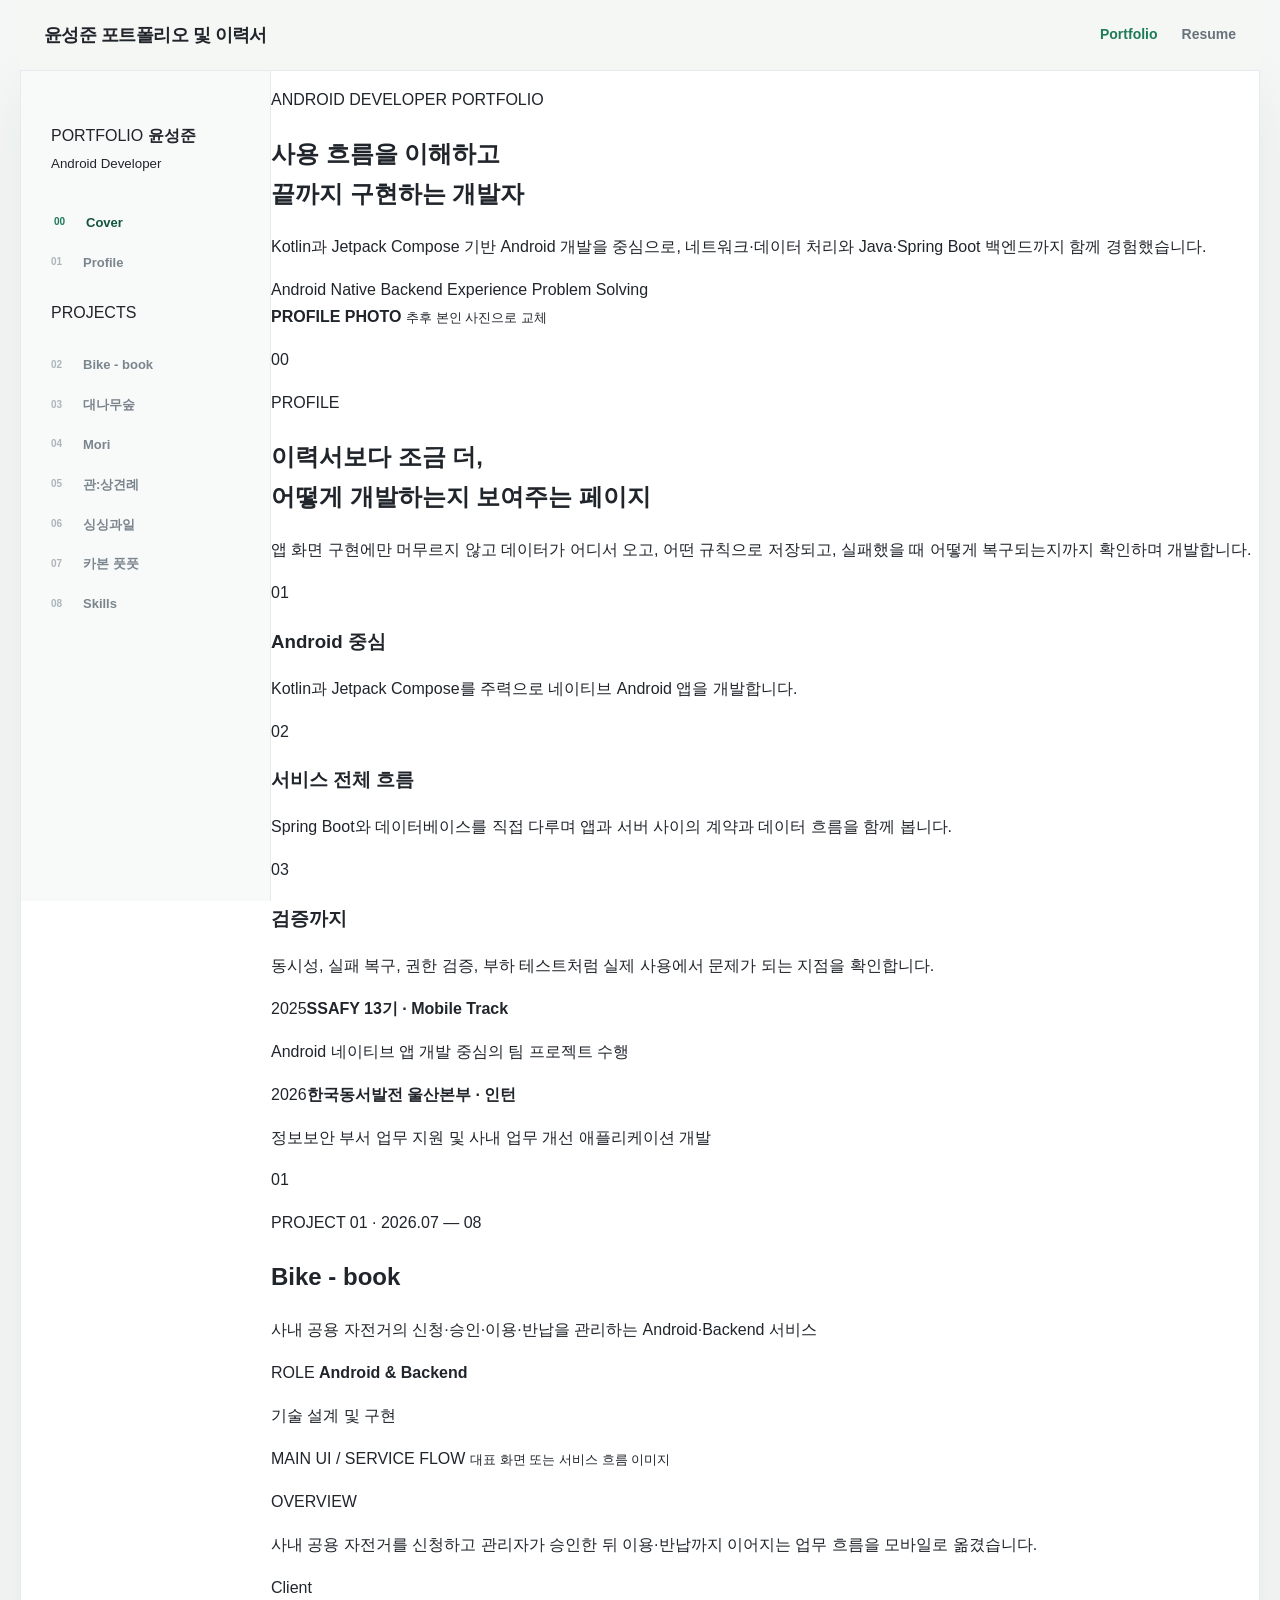
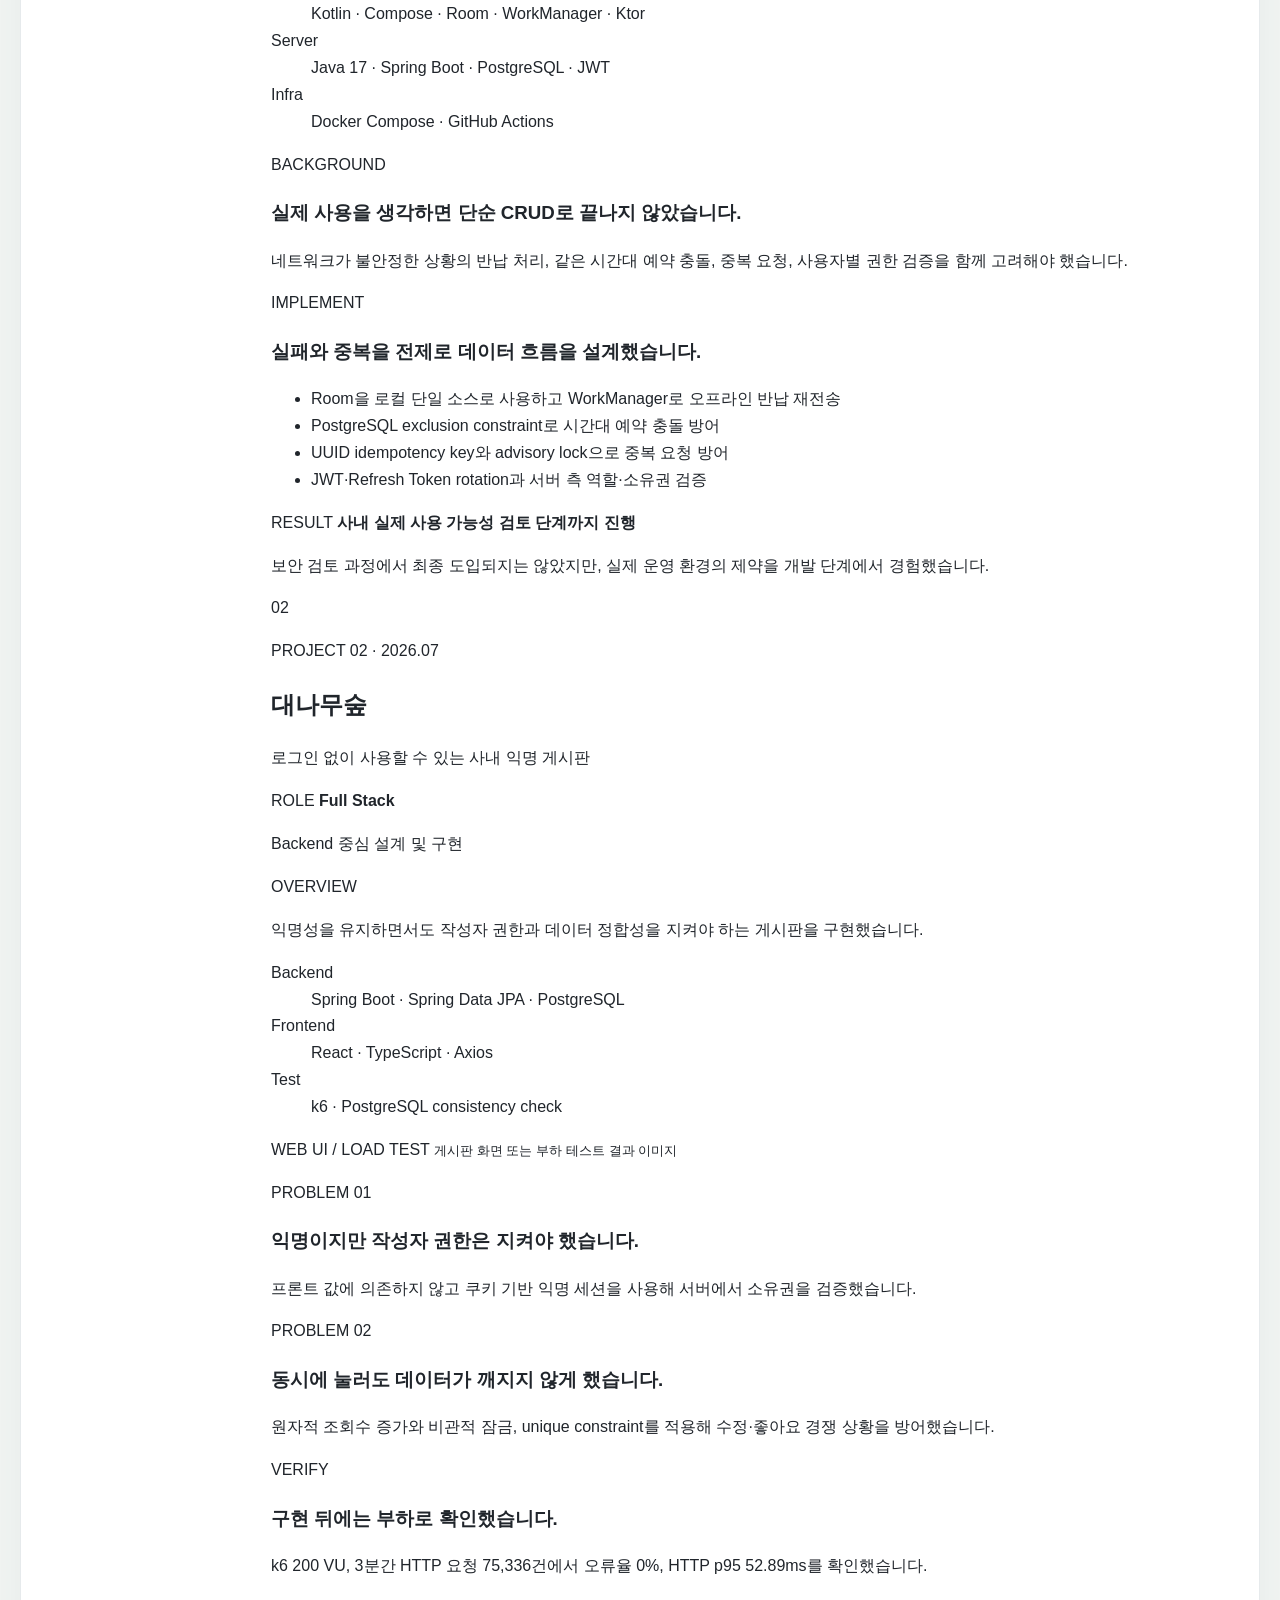
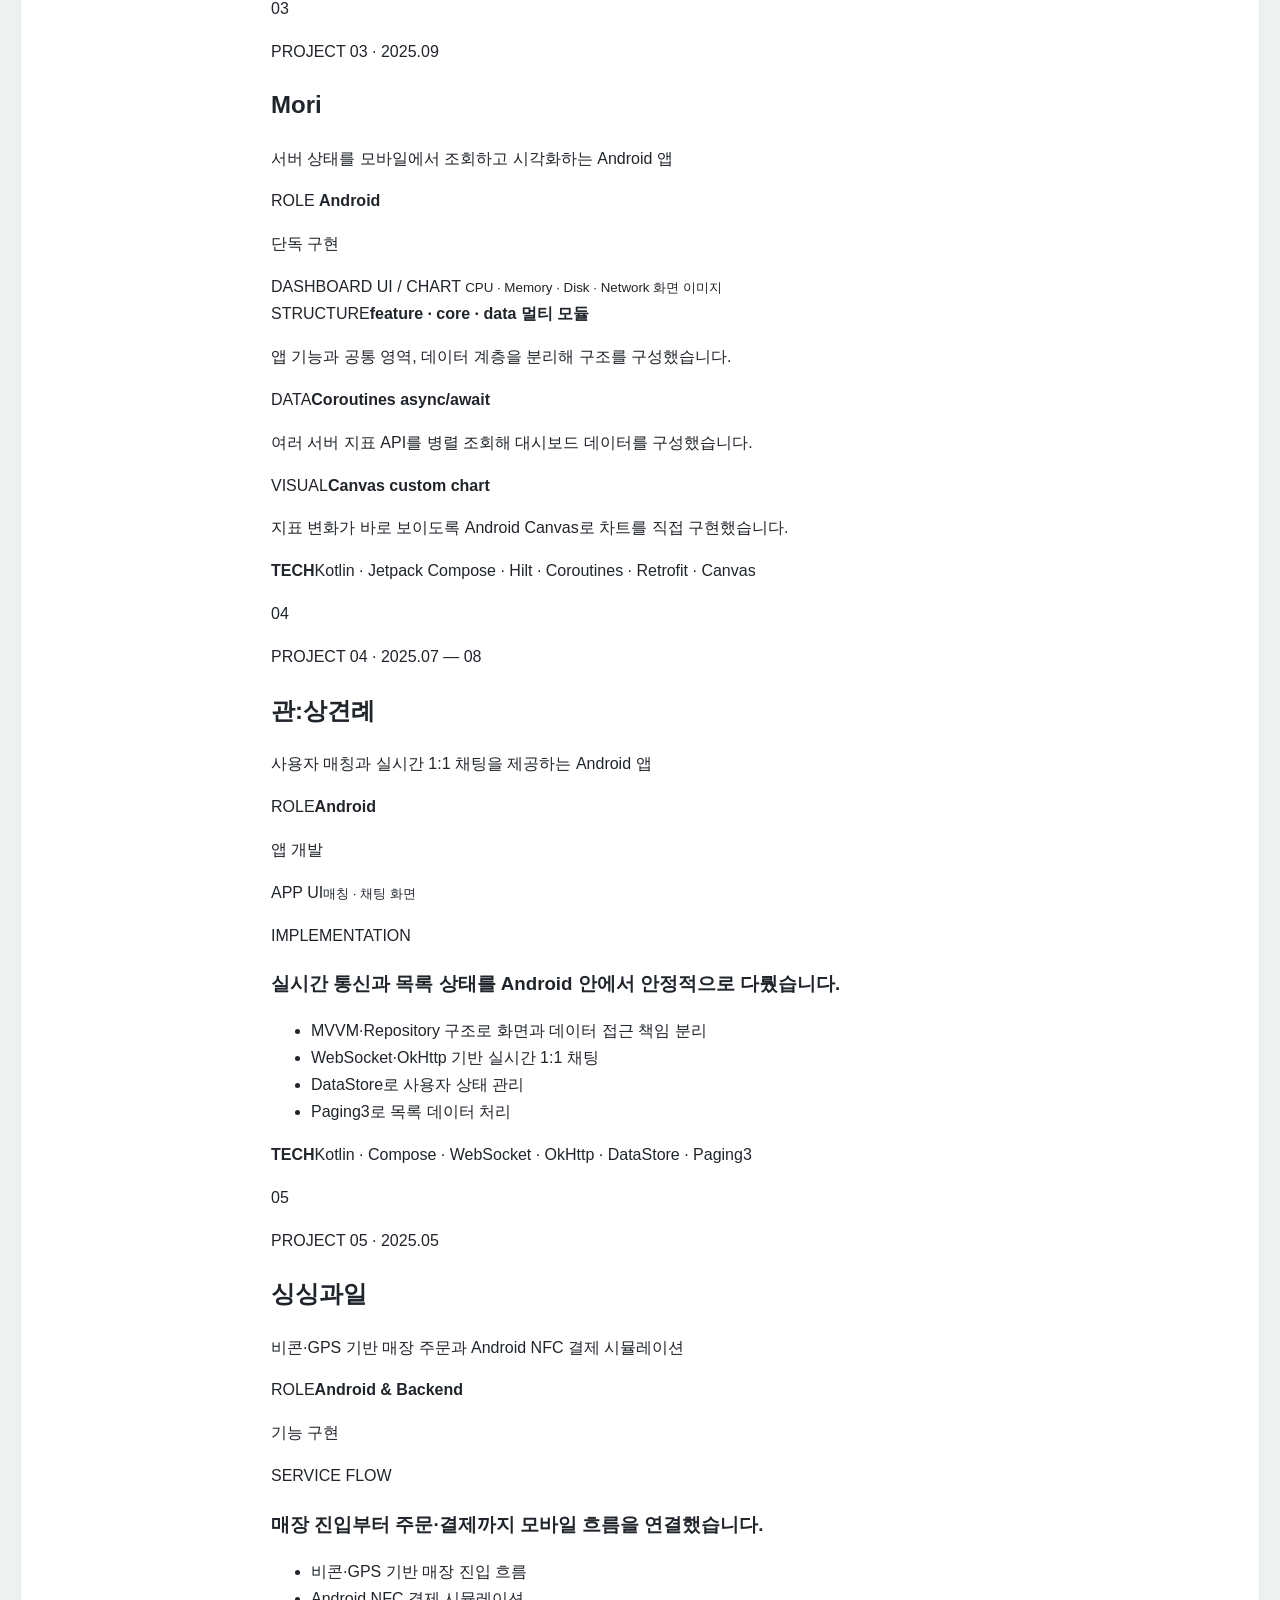
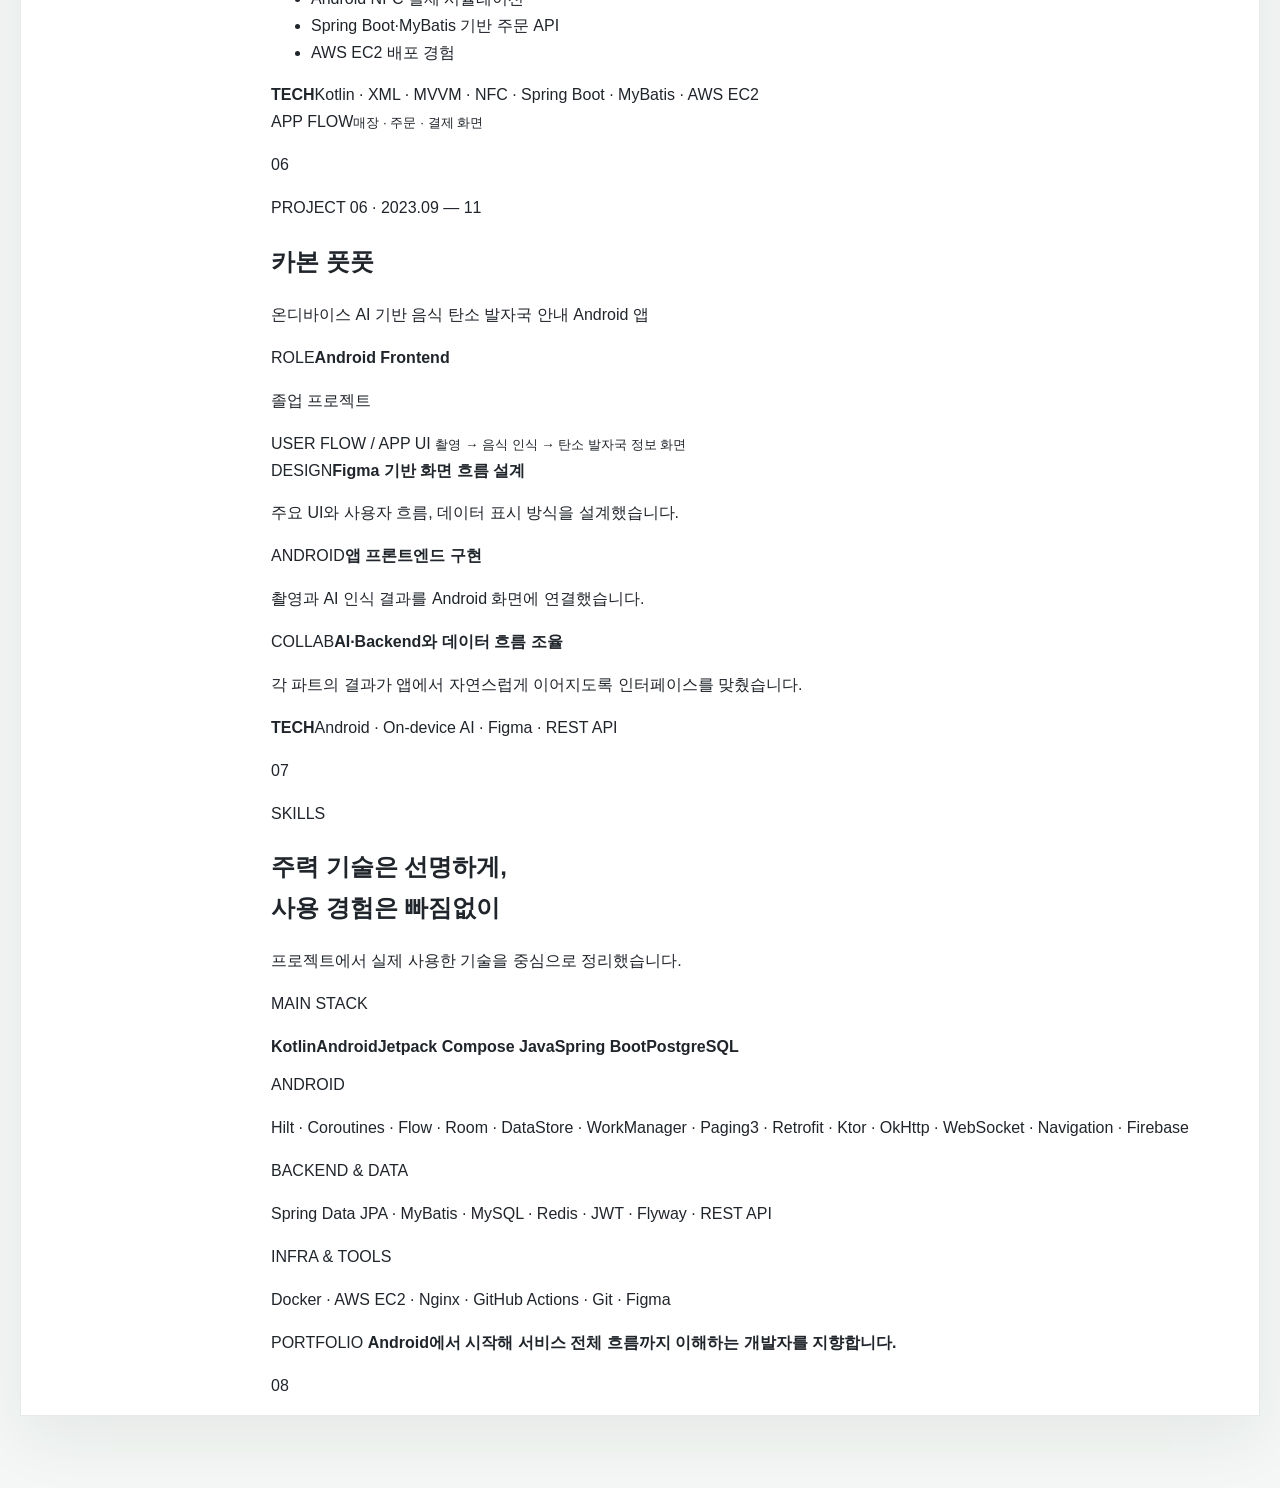
==== commit a523b92b: "Redesign portfolio as project case studies" ====
--- a/portfolio/index.html
+++ b/portfolio/index.html
@@ -18,352 +18,344 @@
 
   <div class="portfolio-shell">
     <aside class="side-panel" aria-label="Portfolio sections">
-      <div class="profile-block">
-        <p class="profile-kicker">ANDROID DEVELOPER</p>
-        <h1>윤성준</h1>
-        <p>
-          Android를 중심으로 만들고,
-          서비스 전체 흐름까지 이해하려고 합니다.
-        </p>
+      <div class="side-title">
+        <span>PORTFOLIO</span>
+        <strong>윤성준</strong>
+        <small>Android Developer</small>
       </div>
 
       <nav class="section-nav">
-        <a class="active" href="#about"><span>01</span>About</a>
-        <a href="#experience"><span>02</span>Experience</a>
-        <a href="#projects"><span>03</span>Projects</a>
-        <a href="#tech"><span>04</span>Tech Stack</a>
-        <a href="#education"><span>05</span>Education</a>
-        <a href="#contact"><span>06</span>Contact</a>
+        <a class="active" href="#cover"><span>00</span>Cover</a>
+        <a href="#profile"><span>01</span>Profile</a>
+        <p class="nav-group">PROJECTS</p>
+        <a href="#bike-book"><span>02</span>Bike - book</a>
+        <a href="#bamboo"><span>03</span>대나무숲</a>
+        <a href="#mori"><span>04</span>Mori</a>
+        <a href="#match"><span>05</span>관:상견례</a>
+        <a href="#fruit"><span>06</span>싱싱과일</a>
+        <a href="#carbon"><span>07</span>카본 풋풋</a>
+        <a href="#skills"><span>08</span>Skills</a>
       </nav>
-
-      <div class="side-links">
-        <a href="https://github.com/SSSSSungjun" target="_blank" rel="noreferrer">GitHub ↗</a>
-        <a href="../">Resume ↗</a>
-      </div>
     </aside>
 
-    <main class="content">
-      <section id="about" class="content-section hero-section observed-section">
-        <p class="section-eyebrow">ABOUT</p>
-        <h2>
-          제품의 흐름을 이해하며<br />
-          Android를 만드는 개발자
-        </h2>
-        <p class="hero-copy">
-          Kotlin과 Jetpack Compose 기반 Android 네이티브 개발을 주력으로 합니다.
-          앱 구조와 네트워크·데이터 처리 경험을 쌓아왔으며,
-          서비스 전체 흐름을 이해하기 위해 Java·Spring Boot 기반 백엔드도 함께 개발했습니다.
-        </p>
-        <div class="hero-meta">
-          <span>Android</span>
-          <span>Mobile Application</span>
-          <span>Backend</span>
-        </div>
-      </section>
-
-      <section id="experience" class="content-section observed-section">
-        <header class="section-title">
-          <p class="section-eyebrow">EXPERIENCE</p>
-          <h2>실무 환경에서의 경험</h2>
-        </header>
-
-        <article class="timeline-entry">
-          <div class="timeline-meta">
-            <p class="period">2026.04 — 2026.08</p>
-            <p class="entry-type">Internship</p>
-          </div>
-          <div class="timeline-content">
-            <h3>한국동서발전 울산본부</h3>
-            <p class="role">정보보안 부서 · 체험형 인턴</p>
+    <main class="portfolio-content">
+      <section id="cover" class="folio-page cover-page observed-section">
+        <div class="cover-copy">
+          <p class="page-kicker">ANDROID DEVELOPER PORTFOLIO</p>
+          <h1>사용 흐름을 이해하고<br />끝까지 구현하는 개발자</h1>
+          <p class="cover-intro">
+            Kotlin과 Jetpack Compose 기반 Android 개발을 중심으로,
+            네트워크·데이터 처리와 Java·Spring Boot 백엔드까지 함께 경험했습니다.
+          </p>
+          <div class="cover-meta">
+            <span>Android Native</span>
+            <span>Backend Experience</span>
+            <span>Problem Solving</span>
+          </div>
+        </div>
+
+        <div class="profile-photo" aria-label="프로필 사진 자리">
+          <div class="photo-placeholder">
+            <strong>PROFILE PHOTO</strong>
+            <small>추후 본인 사진으로 교체</small>
+          </div>
+        </div>
+
+        <p class="page-number">00</p>
+      </section>
+
+      <section id="profile" class="folio-page observed-section">
+        <header class="folio-head">
+          <div>
+            <p class="page-kicker">PROFILE</p>
+            <h2>이력서보다 조금 더,<br />어떻게 개발하는지 보여주는 페이지</h2>
+          </div>
+          <p class="folio-lead">
+            앱 화면 구현에만 머무르지 않고 데이터가 어디서 오고,
+            어떤 규칙으로 저장되고, 실패했을 때 어떻게 복구되는지까지 확인하며 개발합니다.
+          </p>
+        </header>
+
+        <div class="profile-grid">
+          <article class="profile-card">
+            <span>01</span>
+            <h3>Android 중심</h3>
+            <p>Kotlin과 Jetpack Compose를 주력으로 네이티브 Android 앱을 개발합니다.</p>
+          </article>
+          <article class="profile-card">
+            <span>02</span>
+            <h3>서비스 전체 흐름</h3>
+            <p>Spring Boot와 데이터베이스를 직접 다루며 앱과 서버 사이의 계약과 데이터 흐름을 함께 봅니다.</p>
+          </article>
+          <article class="profile-card">
+            <span>03</span>
+            <h3>검증까지</h3>
+            <p>동시성, 실패 복구, 권한 검증, 부하 테스트처럼 실제 사용에서 문제가 되는 지점을 확인합니다.</p>
+          </article>
+        </div>
+
+        <div class="brief-history">
+          <div><span>2025</span><strong>SSAFY 13기 · Mobile Track</strong><p>Android 네이티브 앱 개발 중심의 팀 프로젝트 수행</p></div>
+          <div><span>2026</span><strong>한국동서발전 울산본부 · 인턴</strong><p>정보보안 부서 업무 지원 및 사내 업무 개선 애플리케이션 개발</p></div>
+        </div>
+
+        <p class="page-number">01</p>
+      </section>
+
+      <section id="bike-book" class="folio-page project-page observed-section">
+        <header class="project-cover-head">
+          <div>
+            <p class="page-kicker">PROJECT 01 · 2026.07 — 08</p>
+            <h2>Bike - book</h2>
+            <p class="project-one-line">사내 공용 자전거의 신청·승인·이용·반납을 관리하는 Android·Backend 서비스</p>
+          </div>
+          <div class="project-role-box">
+            <span>ROLE</span>
+            <strong>Android & Backend</strong>
+            <p>기술 설계 및 구현</p>
+          </div>
+        </header>
+
+        <div class="project-hero-grid">
+          <div class="project-visual large-visual">
+            <span>MAIN UI / SERVICE FLOW</span>
+            <small>대표 화면 또는 서비스 흐름 이미지</small>
+          </div>
+          <div class="overview-box">
+            <p class="mini-label">OVERVIEW</p>
+            <p>사내 공용 자전거를 신청하고 관리자가 승인한 뒤 이용·반납까지 이어지는 업무 흐름을 모바일로 옮겼습니다.</p>
+            <dl>
+              <div><dt>Client</dt><dd>Kotlin · Compose · Room · WorkManager · Ktor</dd></div>
+              <div><dt>Server</dt><dd>Java 17 · Spring Boot · PostgreSQL · JWT</dd></div>
+              <div><dt>Infra</dt><dd>Docker Compose · GitHub Actions</dd></div>
+            </dl>
+          </div>
+        </div>
+
+        <div class="case-grid">
+          <article class="case-block">
+            <p class="mini-label">BACKGROUND</p>
+            <h3>실제 사용을 생각하면 단순 CRUD로 끝나지 않았습니다.</h3>
+            <p>네트워크가 불안정한 상황의 반납 처리, 같은 시간대 예약 충돌, 중복 요청, 사용자별 권한 검증을 함께 고려해야 했습니다.</p>
+          </article>
+          <article class="case-block accent-block">
+            <p class="mini-label">IMPLEMENT</p>
+            <h3>실패와 중복을 전제로 데이터 흐름을 설계했습니다.</h3>
             <ul>
-              <li>정보보안 관련 자료 조사와 문서 관리 등 부서 업무 지원</li>
-              <li>사내 업무 개선을 위한 Android·Backend 애플리케이션 개발 및 실제 사용 가능성 검토</li>
-              <li>개발 과정에서 사내 보안 기준과 시스템 운영 환경을 함께 고려</li>
+              <li>Room을 로컬 단일 소스로 사용하고 WorkManager로 오프라인 반납 재전송</li>
+              <li>PostgreSQL exclusion constraint로 시간대 예약 충돌 방어</li>
+              <li>UUID idempotency key와 advisory lock으로 중복 요청 방어</li>
+              <li>JWT·Refresh Token rotation과 서버 측 역할·소유권 검증</li>
             </ul>
-          </div>
-        </article>
-      </section>
-
-      <section id="projects" class="content-section observed-section">
-        <header class="section-title projects-title">
-          <p class="section-eyebrow">PROJECTS</p>
-          <h2>주요 프로젝트</h2>
-          <p>프로젝트 페이지를 따로 열지 않고, 핵심 내용이 한 흐름에서 이어지도록 구성했습니다.</p>
-        </header>
-
-        <article class="project-detail featured-project">
-          <div class="project-index">01</div>
-          <div class="project-body">
-            <div class="project-head">
-              <div>
-                <p class="project-role">Android · Backend / 2026.07 — 08</p>
-                <h3>Bike - book</h3>
-              </div>
-              <p class="project-summary">사내 공용 자전거의 신청·승인·이용·반납 흐름을 관리하는 서비스</p>
-            </div>
-
-            <div class="project-layout">
-              <div class="project-copy">
-                <p>
-                  Android와 백엔드를 함께 구현하며 오프라인 환경, 예약 충돌,
-                  중복 요청, 인증과 권한 검증까지 실제 운영을 고려해 설계했습니다.
-                </p>
-                <ul class="project-points">
-                  <li>Room을 로컬 단일 소스로 사용하고 WorkManager로 오프라인 반납 재전송 처리</li>
-                  <li>PostgreSQL 제약 조건과 idempotency key를 활용해 예약 충돌과 중복 요청 방어</li>
-                  <li>JWT·Refresh Token과 서버 권한 검증을 적용해 사용자별 접근 범위 제어</li>
-                </ul>
-                <div class="tags">
-                  <span>Kotlin</span><span>Jetpack Compose</span><span>Room</span><span>WorkManager</span>
-                  <span>Ktor</span><span>Spring Boot</span><span>PostgreSQL</span><span>Docker</span>
-                </div>
-              </div>
-              <div class="media-placeholder">
-                <span>UI / Screenshot Area</span>
-                <small>이미지는 나중에 추가</small>
-              </div>
-            </div>
-          </div>
-        </article>
-
-        <article class="project-detail">
-          <div class="project-index">02</div>
-          <div class="project-body">
-            <div class="project-head">
-              <div>
-                <p class="project-role">Backend · Frontend / 2026.07</p>
-                <h3>대나무숲</h3>
-              </div>
-              <p class="project-summary">익명 세션 기반 사내 웹 게시판</p>
-            </div>
-
-            <div class="project-layout">
-              <div class="project-copy">
-                <p>
-                  로그인 없는 익명 서비스에서도 소유권과 데이터 정합성을 지킬 수 있도록 서버 검증을 중심으로 구성했습니다.
-                </p>
-                <ul class="project-points">
-                  <li>쿠키 기반 익명 세션으로 작성자 소유권을 서버에서 검증</li>
-                  <li>원자적 조회수 증가와 비관적 잠금·unique constraint로 동시 요청 방어</li>
-                  <li>k6 200 VU, 3분간 75,336건 요청에서 오류율 0%, HTTP p95 52.89ms 확인</li>
-                </ul>
-                <div class="tags">
-                  <span>Java</span><span>Spring Boot</span><span>PostgreSQL</span><span>React</span>
-                  <span>TypeScript</span><span>Docker</span><span>Nginx</span><span>k6</span>
-                </div>
-              </div>
-              <div class="media-placeholder">
-                <span>UI / Screenshot Area</span>
-                <small>이미지는 나중에 추가</small>
-              </div>
-            </div>
-          </div>
-        </article>
-
-        <article class="project-detail">
-          <div class="project-index">03</div>
-          <div class="project-body">
-            <div class="project-head">
-              <div>
-                <p class="project-role">Android / 2025.09</p>
-                <h3>Mori</h3>
-              </div>
-              <p class="project-summary">서버 상태를 모바일에서 조회·시각화하는 Android 앱</p>
-            </div>
-
-            <div class="project-layout">
-              <div class="project-copy">
-                <p>
-                  EC2 서버의 CPU·메모리·디스크·네트워크 지표를 조회하고 커스텀 차트로 시각화했습니다.
-                </p>
-                <ul class="project-points">
-                  <li>feature·core·data 기준 멀티 모듈 구조 구성</li>
-                  <li>Coroutines async/await로 여러 서버 지표 API 병렬 조회</li>
-                  <li>Canvas 기반 커스텀 차트로 지표 변화 시각화</li>
-                </ul>
-                <div class="tags">
-                  <span>Kotlin</span><span>Compose</span><span>Hilt</span><span>Coroutines</span><span>Retrofit</span><span>Canvas</span>
-                </div>
-              </div>
-              <div class="media-placeholder">
-                <span>UI / Screenshot Area</span>
-                <small>이미지는 나중에 추가</small>
-              </div>
-            </div>
-          </div>
-        </article>
-
-        <article class="project-detail">
-          <div class="project-index">04</div>
-          <div class="project-body">
-            <div class="project-head">
-              <div>
-                <p class="project-role">Android / 2025.07 — 08</p>
-                <h3>관:상견례</h3>
-              </div>
-              <p class="project-summary">사용자 매칭과 실시간 1:1 채팅 Android 앱</p>
-            </div>
-
-            <div class="project-layout">
-              <div class="project-copy">
-                <p>
-                  얼굴 분석 기반 사용자 매칭과 실시간 채팅 흐름을 Android에서 구현했습니다.
-                </p>
-                <ul class="project-points">
-                  <li>MVVM·Repository 구조로 화면과 데이터 접근 책임 분리</li>
-                  <li>WebSocket·OkHttp 기반 실시간 1:1 채팅 구현</li>
-                  <li>DataStore와 Paging3를 활용해 사용자 상태와 목록 데이터 처리</li>
-                </ul>
-                <div class="tags">
-                  <span>Kotlin</span><span>Compose</span><span>WebSocket</span><span>OkHttp</span><span>DataStore</span><span>Paging3</span>
-                </div>
-              </div>
-              <div class="media-placeholder">
-                <span>UI / Screenshot Area</span>
-                <small>이미지는 나중에 추가</small>
-              </div>
-            </div>
-          </div>
-        </article>
-
-        <article class="project-detail">
-          <div class="project-index">05</div>
-          <div class="project-body">
-            <div class="project-head">
-              <div>
-                <p class="project-role">Android · Backend / 2025.05</p>
-                <h3>싱싱과일</h3>
-              </div>
-              <p class="project-summary">매장 주문과 NFC 결제 흐름을 구현한 모바일 플랫폼</p>
-            </div>
-
-            <div class="project-layout">
-              <div class="project-copy">
-                <p>
-                  비콘·GPS 기반 매장 진입 흐름과 Android NFC 결제 시뮬레이션을 구현하고 백엔드 API까지 연동했습니다.
-                </p>
-                <ul class="project-points">
-                  <li>Android XML·MVVM 기반 주문 화면과 상태 관리</li>
-                  <li>비콘·GPS를 활용한 매장 기반 사용자 흐름 구성</li>
-                  <li>Spring Boot·MyBatis 기반 주문 API와 AWS EC2 배포 경험</li>
-                </ul>
-                <div class="tags">
-                  <span>Kotlin</span><span>XML</span><span>NFC</span><span>Spring Boot</span><span>MyBatis</span><span>AWS EC2</span>
-                </div>
-              </div>
-              <div class="media-placeholder">
-                <span>UI / Screenshot Area</span>
-                <small>이미지는 나중에 추가</small>
-              </div>
-            </div>
-          </div>
-        </article>
-
-        <article class="project-detail">
-          <div class="project-index">06</div>
-          <div class="project-body">
-            <div class="project-head">
-              <div>
-                <p class="project-role">Graduation Project · Android / 2023.09 — 11</p>
-                <h3>카본 풋풋</h3>
-              </div>
-              <p class="project-summary">온디바이스 AI 기반 음식 탄소 발자국 안내 앱</p>
-            </div>
-
-            <div class="project-layout">
-              <div class="project-copy">
-                <p>
-                  음식 사진을 촬영하면 온디바이스 AI가 음식 종류를 인식하고 탄소 발자국 정보를 제공하는 Android 앱입니다.
-                </p>
-                <ul class="project-points">
-                  <li>Android 프론트엔드 구현 담당</li>
-                  <li>Figma를 활용해 주요 화면과 사용자 흐름 설계</li>
-                  <li>AI 인식 결과와 앱 화면 사이의 데이터 처리 흐름 구성</li>
-                </ul>
-                <div class="tags">
-                  <span>Android</span><span>On-device AI</span><span>Figma</span><span>REST API</span>
-                </div>
-              </div>
-              <div class="media-placeholder">
-                <span>UI / Screenshot Area</span>
-                <small>이미지는 나중에 추가</small>
-              </div>
-            </div>
-          </div>
-        </article>
-      </section>
-
-      <section id="tech" class="content-section observed-section">
-        <header class="section-title">
-          <p class="section-eyebrow">TECH STACK</p>
-          <h2>주력과 경험 기술을 구분했습니다.</h2>
-        </header>
-
-        <div class="stack-block main-stack">
-          <p class="stack-label">MAIN STACK</p>
-          <div class="stack-pills large-pills">
-            <span>Kotlin</span><span>Android</span><span>Jetpack Compose</span>
-            <span>Java</span><span>Spring Boot</span><span>PostgreSQL</span>
-          </div>
-        </div>
-
-        <div class="additional-grid">
-          <div class="stack-block">
-            <p class="stack-label">ANDROID</p>
-            <p>Hilt · Coroutines · Flow · Room · DataStore · WorkManager · Paging3 · Retrofit · Ktor · OkHttp · WebSocket · Firebase</p>
-          </div>
-          <div class="stack-block">
-            <p class="stack-label">BACKEND &amp; DATA</p>
-            <p>Spring Data JPA · MyBatis · MySQL · Redis · JWT · Flyway · REST API</p>
-          </div>
-          <div class="stack-block">
-            <p class="stack-label">INFRA &amp; TOOLS</p>
-            <p>Docker · AWS EC2 · Nginx · GitHub Actions · Git · Figma</p>
-          </div>
-        </div>
-      </section>
-
-      <section id="education" class="content-section observed-section">
-        <header class="section-title">
-          <p class="section-eyebrow">EDUCATION</p>
-          <h2>교육</h2>
-        </header>
-
-        <div class="education-list">
-          <article>
-            <p class="period">2018.03 — 2025.02</p>
-            <div>
-              <h3>건국대학교 컴퓨터공학부</h3>
-              <p>학사</p>
-            </div>
-          </article>
-          <article>
-            <p class="period">2025.01 — 2025.12</p>
-            <div>
-              <h3>Samsung SW·AI Academy For Youth 13기</h3>
-              <p>Mobile Track · Android 네이티브 및 백엔드 프로젝트 수행</p>
-            </div>
-          </article>
-        </div>
-      </section>
-
-      <section id="contact" class="content-section contact-section observed-section">
-        <p class="section-eyebrow">CONTACT</p>
-        <h2>더 자세한 경력은 Resume에서 확인할 수 있습니다.</h2>
-        <div class="contact-links">
-          <a href="https://github.com/SSSSSungjun" target="_blank" rel="noreferrer">GitHub ↗</a>
-          <a href="../">Resume ↗</a>
-        </div>
+          </article>
+        </div>
+
+        <div class="result-strip">
+          <span>RESULT</span>
+          <strong>사내 실제 사용 가능성 검토 단계까지 진행</strong>
+          <p>보안 검토 과정에서 최종 도입되지는 않았지만, 실제 운영 환경의 제약을 개발 단계에서 경험했습니다.</p>
+        </div>
+
+        <p class="page-number">02</p>
+      </section>
+
+      <section id="bamboo" class="folio-page project-page observed-section">
+        <header class="project-cover-head">
+          <div>
+            <p class="page-kicker">PROJECT 02 · 2026.07</p>
+            <h2>대나무숲</h2>
+            <p class="project-one-line">로그인 없이 사용할 수 있는 사내 익명 게시판</p>
+          </div>
+          <div class="project-role-box">
+            <span>ROLE</span>
+            <strong>Full Stack</strong>
+            <p>Backend 중심 설계 및 구현</p>
+          </div>
+        </header>
+
+        <div class="project-hero-grid reverse">
+          <div class="overview-box">
+            <p class="mini-label">OVERVIEW</p>
+            <p>익명성을 유지하면서도 작성자 권한과 데이터 정합성을 지켜야 하는 게시판을 구현했습니다.</p>
+            <dl>
+              <div><dt>Backend</dt><dd>Spring Boot · Spring Data JPA · PostgreSQL</dd></div>
+              <div><dt>Frontend</dt><dd>React · TypeScript · Axios</dd></div>
+              <div><dt>Test</dt><dd>k6 · PostgreSQL consistency check</dd></div>
+            </dl>
+          </div>
+          <div class="project-visual large-visual">
+            <span>WEB UI / LOAD TEST</span>
+            <small>게시판 화면 또는 부하 테스트 결과 이미지</small>
+          </div>
+        </div>
+
+        <div class="case-grid three-column">
+          <article class="case-block">
+            <p class="mini-label">PROBLEM 01</p>
+            <h3>익명이지만 작성자 권한은 지켜야 했습니다.</h3>
+            <p>프론트 값에 의존하지 않고 쿠키 기반 익명 세션을 사용해 서버에서 소유권을 검증했습니다.</p>
+          </article>
+          <article class="case-block">
+            <p class="mini-label">PROBLEM 02</p>
+            <h3>동시에 눌러도 데이터가 깨지지 않게 했습니다.</h3>
+            <p>원자적 조회수 증가와 비관적 잠금, unique constraint를 적용해 수정·좋아요 경쟁 상황을 방어했습니다.</p>
+          </article>
+          <article class="case-block accent-block">
+            <p class="mini-label">VERIFY</p>
+            <h3>구현 뒤에는 부하로 확인했습니다.</h3>
+            <p>k6 200 VU, 3분간 HTTP 요청 75,336건에서 오류율 0%, HTTP p95 52.89ms를 확인했습니다.</p>
+          </article>
+        </div>
+
+        <p class="page-number">03</p>
+      </section>
+
+      <section id="mori" class="folio-page project-page compact-project observed-section">
+        <header class="project-cover-head">
+          <div>
+            <p class="page-kicker">PROJECT 03 · 2025.09</p>
+            <h2>Mori</h2>
+            <p class="project-one-line">서버 상태를 모바일에서 조회하고 시각화하는 Android 앱</p>
+          </div>
+          <div class="project-role-box">
+            <span>ROLE</span>
+            <strong>Android</strong>
+            <p>단독 구현</p>
+          </div>
+        </header>
+
+        <div class="wide-visual project-visual">
+          <span>DASHBOARD UI / CHART</span>
+          <small>CPU · Memory · Disk · Network 화면 이미지</small>
+        </div>
+
+        <div class="compact-case-row">
+          <div><span>STRUCTURE</span><strong>feature · core · data 멀티 모듈</strong><p>앱 기능과 공통 영역, 데이터 계층을 분리해 구조를 구성했습니다.</p></div>
+          <div><span>DATA</span><strong>Coroutines async/await</strong><p>여러 서버 지표 API를 병렬 조회해 대시보드 데이터를 구성했습니다.</p></div>
+          <div><span>VISUAL</span><strong>Canvas custom chart</strong><p>지표 변화가 바로 보이도록 Android Canvas로 차트를 직접 구현했습니다.</p></div>
+        </div>
+
+        <div class="tech-line"><strong>TECH</strong><span>Kotlin · Jetpack Compose · Hilt · Coroutines · Retrofit · Canvas</span></div>
+        <p class="page-number">04</p>
+      </section>
+
+      <section id="match" class="folio-page project-page compact-project observed-section">
+        <header class="project-cover-head">
+          <div>
+            <p class="page-kicker">PROJECT 04 · 2025.07 — 08</p>
+            <h2>관:상견례</h2>
+            <p class="project-one-line">사용자 매칭과 실시간 1:1 채팅을 제공하는 Android 앱</p>
+          </div>
+          <div class="project-role-box"><span>ROLE</span><strong>Android</strong><p>앱 개발</p></div>
+        </header>
+
+        <div class="split-showcase">
+          <div class="project-visual phone-visual"><span>APP UI</span><small>매칭 · 채팅 화면</small></div>
+          <div class="showcase-copy">
+            <p class="mini-label">IMPLEMENTATION</p>
+            <h3>실시간 통신과 목록 상태를 Android 안에서 안정적으로 다뤘습니다.</h3>
+            <ul>
+              <li>MVVM·Repository 구조로 화면과 데이터 접근 책임 분리</li>
+              <li>WebSocket·OkHttp 기반 실시간 1:1 채팅</li>
+              <li>DataStore로 사용자 상태 관리</li>
+              <li>Paging3로 목록 데이터 처리</li>
+            </ul>
+            <div class="tech-line"><strong>TECH</strong><span>Kotlin · Compose · WebSocket · OkHttp · DataStore · Paging3</span></div>
+          </div>
+        </div>
+        <p class="page-number">05</p>
+      </section>
+
+      <section id="fruit" class="folio-page project-page compact-project observed-section">
+        <header class="project-cover-head">
+          <div>
+            <p class="page-kicker">PROJECT 05 · 2025.05</p>
+            <h2>싱싱과일</h2>
+            <p class="project-one-line">비콘·GPS 기반 매장 주문과 Android NFC 결제 시뮬레이션</p>
+          </div>
+          <div class="project-role-box"><span>ROLE</span><strong>Android & Backend</strong><p>기능 구현</p></div>
+        </header>
+
+        <div class="split-showcase opposite">
+          <div class="showcase-copy">
+            <p class="mini-label">SERVICE FLOW</p>
+            <h3>매장 진입부터 주문·결제까지 모바일 흐름을 연결했습니다.</h3>
+            <ul>
+              <li>비콘·GPS 기반 매장 진입 흐름</li>
+              <li>Android NFC 결제 시뮬레이션</li>
+              <li>Spring Boot·MyBatis 기반 주문 API</li>
+              <li>AWS EC2 배포 경험</li>
+            </ul>
+            <div class="tech-line"><strong>TECH</strong><span>Kotlin · XML · MVVM · NFC · Spring Boot · MyBatis · AWS EC2</span></div>
+          </div>
+          <div class="project-visual phone-visual"><span>APP FLOW</span><small>매장 · 주문 · 결제 화면</small></div>
+        </div>
+        <p class="page-number">06</p>
+      </section>
+
+      <section id="carbon" class="folio-page project-page compact-project observed-section">
+        <header class="project-cover-head">
+          <div>
+            <p class="page-kicker">PROJECT 06 · 2023.09 — 11</p>
+            <h2>카본 풋풋</h2>
+            <p class="project-one-line">온디바이스 AI 기반 음식 탄소 발자국 안내 Android 앱</p>
+          </div>
+          <div class="project-role-box"><span>ROLE</span><strong>Android Frontend</strong><p>졸업 프로젝트</p></div>
+        </header>
+
+        <div class="wide-visual project-visual">
+          <span>USER FLOW / APP UI</span>
+          <small>촬영 → 음식 인식 → 탄소 발자국 정보 화면</small>
+        </div>
+
+        <div class="compact-case-row">
+          <div><span>DESIGN</span><strong>Figma 기반 화면 흐름 설계</strong><p>주요 UI와 사용자 흐름, 데이터 표시 방식을 설계했습니다.</p></div>
+          <div><span>ANDROID</span><strong>앱 프론트엔드 구현</strong><p>촬영과 AI 인식 결과를 Android 화면에 연결했습니다.</p></div>
+          <div><span>COLLAB</span><strong>AI·Backend와 데이터 흐름 조율</strong><p>각 파트의 결과가 앱에서 자연스럽게 이어지도록 인터페이스를 맞췄습니다.</p></div>
+        </div>
+
+        <div class="tech-line"><strong>TECH</strong><span>Android · On-device AI · Figma · REST API</span></div>
+        <p class="page-number">07</p>
+      </section>
+
+      <section id="skills" class="folio-page skills-page observed-section">
+        <header class="folio-head">
+          <div>
+            <p class="page-kicker">SKILLS</p>
+            <h2>주력 기술은 선명하게,<br />사용 경험은 빠짐없이</h2>
+          </div>
+          <p class="folio-lead">프로젝트에서 실제 사용한 기술을 중심으로 정리했습니다.</p>
+        </header>
+
+        <div class="main-stack">
+          <p class="mini-label">MAIN STACK</p>
+          <div class="main-stack-grid">
+            <strong>Kotlin</strong><strong>Android</strong><strong>Jetpack Compose</strong>
+            <strong>Java</strong><strong>Spring Boot</strong><strong>PostgreSQL</strong>
+          </div>
+        </div>
+
+        <div class="skill-groups">
+          <article><span>ANDROID</span><p>Hilt · Coroutines · Flow · Room · DataStore · WorkManager · Paging3 · Retrofit · Ktor · OkHttp · WebSocket · Navigation · Firebase</p></article>
+          <article><span>BACKEND & DATA</span><p>Spring Data JPA · MyBatis · MySQL · Redis · JWT · Flyway · REST API</p></article>
+          <article><span>INFRA & TOOLS</span><p>Docker · AWS EC2 · Nginx · GitHub Actions · Git · Figma</p></article>
+        </div>
+
+        <div class="closing-copy">
+          <span>PORTFOLIO</span>
+          <strong>Android에서 시작해 서비스 전체 흐름까지 이해하는 개발자를 지향합니다.</strong>
+        </div>
+        <p class="page-number">08</p>
       </section>
     </main>
   </div>
 
   <script>
     const sections = [...document.querySelectorAll('.observed-section')];
-    const navLinks = [...document.querySelectorAll('.section-nav a')];
-
-    const setActive = (id) => {
-      navLinks.forEach((link) => {
+    const links = [...document.querySelectorAll('.section-nav a')];
+
+    const activate = (id) => {
+      links.forEach((link) => {
         link.classList.toggle('active', link.getAttribute('href') === `#${id}`);
       });
     };
@@ -372,12 +364,8 @@
       const visible = entries
         .filter((entry) => entry.isIntersecting)
         .sort((a, b) => b.intersectionRatio - a.intersectionRatio)[0];
-
-      if (visible) setActive(visible.target.id);
-    }, {
-      rootMargin: '-24% 0px -62% 0px',
-      threshold: [0, 0.1, 0.25, 0.5]
-    });
+      if (visible) activate(visible.target.id);
+    }, { rootMargin: '-18% 0px -62% 0px', threshold: [0.05, 0.2, 0.45] });
 
     sections.forEach((section) => observer.observe(section));
   </script>
--- a/portfolio/style.css
+++ b/portfolio/style.css
@@ -6,45 +6,52 @@
   --text: #20252b;
   --muted: #68727d;
   --subtle: #8b95a1;
-  --line: #e8ebef;
+  --line: #e6eaec;
   --paper: #ffffff;
   --canvas: #f4f7f5;
+  --sidebar: #f8faf9;
 }
 
 * { box-sizing: border-box; }
 
-html { scroll-behavior: smooth; }
+html {
+  scroll-behavior: smooth;
+  scroll-padding-top: 94px;
+}
 
 body {
   margin: 0;
   background: var(--canvas);
   color: var(--text);
   font-family: Pretendard, "Noto Sans KR", "Apple SD Gothic Neo", Inter, Arial, sans-serif;
-  line-height: 1.65;
+  line-height: 1.68;
   word-break: keep-all;
 }
 
-a { color: inherit; text-decoration: none; }
+a {
+  color: inherit;
+  text-decoration: none;
+}
 
 .site-header {
   position: sticky;
   top: 0;
-  z-index: 10;
+  z-index: 30;
   display: flex;
   align-items: center;
   justify-content: space-between;
-  width: min(100% - 40px, 1120px);
+  width: min(100% - 40px, 1260px);
+  min-height: 70px;
   margin: 0 auto;
-  padding: 20px 24px;
-  background: color-mix(in srgb, var(--canvas) 90%, transparent);
-  backdrop-filter: blur(10px);
+  padding: 0 24px;
+  background: color-mix(in srgb, var(--canvas) 91%, transparent);
+  backdrop-filter: blur(14px);
 }
 
 .brand {
-  color: var(--text);
   font-size: 18px;
   font-weight: 800;
-  letter-spacing: -0.025em;
+  letter-spacing: -0.03em;
 }
 
 .site-nav {
@@ -56,160 +63,465 @@
 }
 
 .site-nav a:hover,
-.site-nav a.active { color: var(--primary); }
-
-.page {
-  width: min(100% - 40px, 1120px);
+.site-nav a.active {
+  color: var(--primary);
+}
+
+.portfolio-shell {
+  display: grid;
+  grid-template-columns: 250px minmax(0, 1fr);
+  width: min(100% - 40px, 1260px);
   margin: 0 auto 72px;
+  border: 1px solid var(--line);
   background: var(--paper);
-  box-shadow: 0 18px 54px rgba(24, 40, 34, 0.07);
-}
-
-.hero {
-  padding: 92px 88px 82px;
-  border-bottom: 2px solid var(--primary);
-}
-
-.eyebrow,
-.section-label {
-  margin: 0 0 10px;
+  box-shadow: 0 22px 60px rgba(27, 44, 38, 0.07);
+}
+
+.side-panel {
+  position: sticky;
+  top: 70px;
+  align-self: start;
+  height: calc(100vh - 70px);
+  display: flex;
+  flex-direction: column;
+  padding: 52px 30px 34px;
+  border-right: 1px solid var(--line);
+  background: var(--sidebar);
+}
+
+.profile-block {
+  padding-bottom: 30px;
+  border-bottom: 1px solid var(--line);
+}
+
+.profile-kicker,
+.section-eyebrow,
+.stack-label,
+.project-role,
+.entry-type {
+  margin: 0;
   color: var(--primary);
+  font-size: 11px;
+  font-weight: 800;
+  letter-spacing: .14em;
+  text-transform: uppercase;
+}
+
+.profile-block h1 {
+  margin: 5px 0 8px;
+  font-size: 30px;
+  line-height: 1.15;
+  letter-spacing: -0.045em;
+}
+
+.profile-block p:last-child {
+  margin: 0;
+  color: var(--muted);
+  font-size: 13px;
+  line-height: 1.65;
+}
+
+.section-nav {
+  display: flex;
+  flex-direction: column;
+  gap: 4px;
+  margin-top: 28px;
+}
+
+.section-nav a {
+  display: grid;
+  grid-template-columns: 32px 1fr;
+  align-items: center;
+  padding: 7px 0;
+  color: #7b858e;
+  font-size: 13px;
+  font-weight: 700;
+  transition: color .2s ease, transform .2s ease;
+}
+
+.section-nav a span {
+  color: #adb5bb;
+  font-size: 10px;
+  font-variant-numeric: tabular-nums;
+}
+
+.section-nav a:hover,
+.section-nav a.active {
+  color: var(--primary-strong);
+  transform: translateX(3px);
+}
+
+.section-nav a.active span {
+  color: var(--primary);
+}
+
+.side-links {
+  display: flex;
+  flex-direction: column;
+  gap: 5px;
+  margin-top: auto;
+  padding-top: 26px;
+  border-top: 1px solid var(--line);
+  color: var(--muted);
   font-size: 12px;
-  font-weight: 800;
-  letter-spacing: .16em;
-}
-
-.hero h1 {
-  margin: 0 0 22px;
-  font-size: clamp(40px, 6vw, 68px);
-  line-height: 1.13;
-  letter-spacing: -0.055em;
-}
-
-.intro {
+  font-weight: 700;
+}
+
+.side-links a:hover {
+  color: var(--primary);
+}
+
+.content {
+  min-width: 0;
+}
+
+.content-section {
+  padding: 76px 76px;
+  border-bottom: 1px solid var(--line);
+}
+
+.content-section:last-child {
+  border-bottom: 0;
+}
+
+.hero-section {
+  min-height: 620px;
+  display: flex;
+  flex-direction: column;
+  justify-content: center;
+}
+
+.hero-section h2 {
+  max-width: 780px;
+  margin: 12px 0 24px;
+  font-size: clamp(42px, 5vw, 66px);
+  line-height: 1.12;
+  letter-spacing: -0.06em;
+}
+
+.hero-copy {
   max-width: 760px;
   margin: 0;
-  color: #46505a;
+  color: #4e5963;
   font-size: 17px;
 }
 
-.hero-actions {
-  display: flex;
-  gap: 10px;
-  margin-top: 32px;
-}
-
-.button {
-  display: inline-flex;
-  align-items: center;
-  justify-content: center;
-  min-height: 42px;
-  padding: 0 16px;
+.hero-meta {
+  display: flex;
+  flex-wrap: wrap;
+  gap: 8px;
+  margin-top: 30px;
+}
+
+.hero-meta span {
+  padding: 7px 10px;
   border: 1px solid var(--primary-line);
-  border-radius: 8px;
-  color: var(--primary-strong);
-  font-size: 14px;
-  font-weight: 800;
-}
-
-.button.primary {
-  border-color: var(--primary);
-  background: var(--primary);
-  color: white;
-}
-
-.button:hover { transform: translateY(-1px); }
-
-.section {
-  padding: 70px 88px;
-  border-bottom: 1px solid var(--line);
-}
-
-.section:last-child { border-bottom: 0; }
-
-.section-head {
-  display: grid;
-  grid-template-columns: 160px 1fr;
-  gap: 34px;
-  align-items: end;
-  margin-bottom: 34px;
-}
-
-.section-head h2,
-.footer-cta h2 {
-  margin: 0;
-  font-size: 28px;
-  letter-spacing: -0.04em;
-}
-
-.project-grid {
-  display: grid;
-  grid-template-columns: repeat(2, minmax(0, 1fr));
-  gap: 18px;
-}
-
-.project-card {
-  padding: 28px;
-  border: 1px solid var(--line);
-  border-radius: 12px;
-  background: #fff;
-}
-
-.project-card.featured {
-  border-color: var(--primary-line);
-  background: linear-gradient(180deg, #fff 0%, var(--primary-soft) 100%);
-}
-
-.project-kicker {
-  margin: 0 0 8px;
-  color: var(--primary);
-  font-size: 12px;
-  font-weight: 800;
-}
-
-.project-card h3 {
-  margin: 0 0 10px;
-  font-size: 22px;
-  letter-spacing: -0.03em;
-}
-
-.project-card p:not(.project-kicker) {
-  margin: 0;
-  color: #4b5560;
-}
-
-.tags {
-  display: flex;
-  flex-wrap: wrap;
-  gap: 6px;
-  margin-top: 18px;
-}
-
-.tags span {
-  padding: 4px 8px;
   border-radius: 6px;
   background: var(--primary-soft);
   color: var(--primary-strong);
+  font-size: 12px;
+  font-weight: 800;
+}
+
+.section-title {
+  margin-bottom: 42px;
+}
+
+.section-title h2,
+.contact-section h2 {
+  margin: 8px 0 0;
+  font-size: 30px;
+  line-height: 1.3;
+  letter-spacing: -0.045em;
+}
+
+.projects-title p:last-child {
+  max-width: 640px;
+  margin: 12px 0 0;
+  color: var(--muted);
+  font-size: 14px;
+}
+
+.timeline-entry {
+  display: grid;
+  grid-template-columns: 160px minmax(0, 1fr);
+  gap: 34px;
+  padding: 8px 0;
+}
+
+.period {
+  margin: 0;
+  color: var(--subtle);
+  font-size: 12px;
+  font-weight: 700;
+  font-variant-numeric: tabular-nums;
+}
+
+.entry-type {
+  margin-top: 8px;
+  letter-spacing: .08em;
+}
+
+.timeline-content h3,
+.education-list h3 {
+  margin: 0;
+  font-size: 21px;
+  letter-spacing: -0.035em;
+}
+
+.role {
+  margin: 4px 0 16px;
+  color: var(--muted);
+  font-size: 14px;
+  font-weight: 600;
+}
+
+.timeline-content ul,
+.project-points {
+  margin: 0;
+  padding-left: 18px;
+  color: #4f5962;
+  font-size: 14px;
+}
+
+.timeline-content li + li,
+.project-points li + li {
+  margin-top: 5px;
+}
+
+.project-detail {
+  display: grid;
+  grid-template-columns: 54px minmax(0, 1fr);
+  gap: 24px;
+  padding: 54px 0;
+  border-top: 1px solid var(--line);
+}
+
+.project-detail:first-of-type {
+  border-top: 0;
+  padding-top: 8px;
+}
+
+.project-index {
+  padding-top: 2px;
+  color: #b5bec3;
+  font-size: 12px;
+  font-weight: 800;
+  font-variant-numeric: tabular-nums;
+}
+
+.project-head {
+  display: flex;
+  align-items: flex-end;
+  justify-content: space-between;
+  gap: 28px;
+  margin-bottom: 26px;
+}
+
+.project-head h3 {
+  margin: 5px 0 0;
+  font-size: 29px;
+  line-height: 1.2;
+  letter-spacing: -0.045em;
+}
+
+.project-summary {
+  max-width: 300px;
+  margin: 0;
+  color: var(--muted);
+  font-size: 13px;
+  text-align: right;
+}
+
+.project-layout {
+  display: grid;
+  grid-template-columns: minmax(0, 1.08fr) minmax(240px, .92fr);
+  gap: 34px;
+  align-items: stretch;
+}
+
+.project-copy > p {
+  margin: 0 0 20px;
+  color: #4c5660;
+  font-size: 14px;
+}
+
+.tags {
+  display: flex;
+  flex-wrap: wrap;
+  gap: 6px;
+  margin-top: 24px;
+}
+
+.tags span {
+  padding: 4px 8px;
+  border-radius: 5px;
+  background: #f2f5f3;
+  color: #52605a;
   font-size: 11px;
   font-weight: 700;
 }
 
-.footer-cta {
-  display: flex;
-  align-items: end;
-  justify-content: space-between;
-  gap: 24px;
+.featured-project .tags span {
+  background: var(--primary-soft);
+  color: var(--primary-strong);
+}
+
+.media-placeholder {
+  min-height: 245px;
+  display: flex;
+  flex-direction: column;
+  align-items: center;
+  justify-content: center;
+  gap: 4px;
+  border: 1px dashed #cbd5cf;
+  border-radius: 10px;
+  background: linear-gradient(145deg, #f7faf8, #eff5f2);
+  color: #8a9690;
+  text-align: center;
+}
+
+.media-placeholder span {
+  font-size: 13px;
+  font-weight: 800;
+}
+
+.media-placeholder small {
+  font-size: 11px;
+}
+
+.stack-block {
+  padding: 24px 0;
+  border-top: 1px solid var(--line);
+}
+
+.main-stack {
+  padding-top: 0;
+  border-top: 0;
+  margin-bottom: 12px;
+}
+
+.stack-pills {
+  display: flex;
+  flex-wrap: wrap;
+  gap: 8px;
+  margin-top: 14px;
+}
+
+.large-pills span {
+  padding: 9px 12px;
+  border: 1px solid var(--primary-line);
+  border-radius: 7px;
+  background: var(--primary-soft);
+  color: var(--primary-strong);
+  font-size: 13px;
+  font-weight: 800;
+}
+
+.additional-grid {
+  display: grid;
+  grid-template-columns: repeat(3, minmax(0, 1fr));
+  gap: 28px;
+}
+
+.additional-grid .stack-block {
+  border-top: 1px solid var(--line);
+}
+
+.additional-grid p:last-child {
+  margin: 10px 0 0;
+  color: #58636c;
+  font-size: 13px;
+}
+
+.education-list article {
+  display: grid;
+  grid-template-columns: 160px minmax(0, 1fr);
+  gap: 34px;
+  padding: 24px 0;
+  border-top: 1px solid var(--line);
+}
+
+.education-list article:first-child {
+  padding-top: 0;
+  border-top: 0;
+}
+
+.education-list p:last-child {
+  margin: 4px 0 0;
+  color: var(--muted);
+  font-size: 14px;
+}
+
+.contact-section {
+  padding-top: 84px;
+  padding-bottom: 84px;
+}
+
+.contact-section h2 {
+  max-width: 660px;
+  margin-top: 10px;
+}
+
+.contact-links {
+  display: flex;
+  gap: 12px;
+  margin-top: 28px;
+}
+
+.contact-links a {
+  min-width: 112px;
+  padding: 10px 14px;
+  border: 1px solid var(--line);
+  border-radius: 7px;
+  color: var(--primary-strong);
+  font-size: 13px;
+  font-weight: 800;
+}
+
+.contact-links a:hover {
+  border-color: var(--primary-line);
+  background: var(--primary-soft);
+}
+
+@media (max-width: 1040px) {
+  .portfolio-shell {
+    grid-template-columns: 210px minmax(0, 1fr);
+  }
+
+  .side-panel {
+    padding-left: 24px;
+    padding-right: 24px;
+  }
+
+  .content-section {
+    padding-left: 52px;
+    padding-right: 52px;
+  }
+
+  .project-layout {
+    grid-template-columns: 1fr;
+  }
+
+  .media-placeholder {
+    min-height: 220px;
+  }
+
+  .additional-grid {
+    grid-template-columns: 1fr;
+    gap: 0;
+  }
 }
 
 @media (max-width: 760px) {
+  html {
+    scroll-padding-top: 126px;
+  }
+
   .site-header {
     width: 100%;
-    padding: 14px 20px;
-  }
-
-  .site-nav {
-    gap: 14px;
-    font-size: 13px;
+    min-height: 62px;
+    padding: 0 20px;
   }
 
   .brand {
@@ -218,26 +530,101 @@
     line-height: 1.25;
   }
 
-  .page {
+  .site-nav {
+    gap: 14px;
+    font-size: 13px;
+  }
+
+  .portfolio-shell {
+    display: block;
     width: 100%;
     margin: 0;
+    border: 0;
     box-shadow: none;
   }
 
-  .hero,
-  .section { padding: 46px 24px; }
-
-  .hero h1 { font-size: 40px; }
-
-  .section-head {
+  .side-panel {
+    position: sticky;
+    top: 62px;
+    z-index: 20;
+    height: auto;
+    display: block;
+    padding: 0 20px;
+    border-right: 0;
+    border-bottom: 1px solid var(--line);
+    background: rgba(248, 250, 249, .96);
+    backdrop-filter: blur(12px);
+    overflow-x: auto;
+  }
+
+  .profile-block,
+  .side-links {
+    display: none;
+  }
+
+  .section-nav {
+    flex-direction: row;
+    gap: 20px;
+    width: max-content;
+    margin: 0;
+    padding: 11px 0;
+  }
+
+  .section-nav a {
+    display: block;
+    padding: 3px 0;
+    white-space: nowrap;
+  }
+
+  .section-nav a span {
+    margin-right: 5px;
+  }
+
+  .section-nav a:hover,
+  .section-nav a.active {
+    transform: none;
+  }
+
+  .content-section {
+    padding: 54px 24px;
+  }
+
+  .hero-section {
+    min-height: 560px;
+  }
+
+  .hero-section h2 {
+    font-size: 42px;
+  }
+
+  .timeline-entry,
+  .education-list article {
     grid-template-columns: 1fr;
-    gap: 8px;
-  }
-
-  .project-grid { grid-template-columns: 1fr; }
-
-  .footer-cta {
-    align-items: flex-start;
-    flex-direction: column;
-  }
-}+    gap: 10px;
+  }
+
+  .project-detail {
+    grid-template-columns: 1fr;
+    gap: 12px;
+    padding: 46px 0;
+  }
+
+  .project-head {
+    display: block;
+    margin-bottom: 24px;
+  }
+
+  .project-summary {
+    max-width: none;
+    margin-top: 10px;
+    text-align: left;
+  }
+
+  .media-placeholder {
+    min-height: 190px;
+  }
+
+  .contact-links {
+    flex-wrap: wrap;
+  }
+}
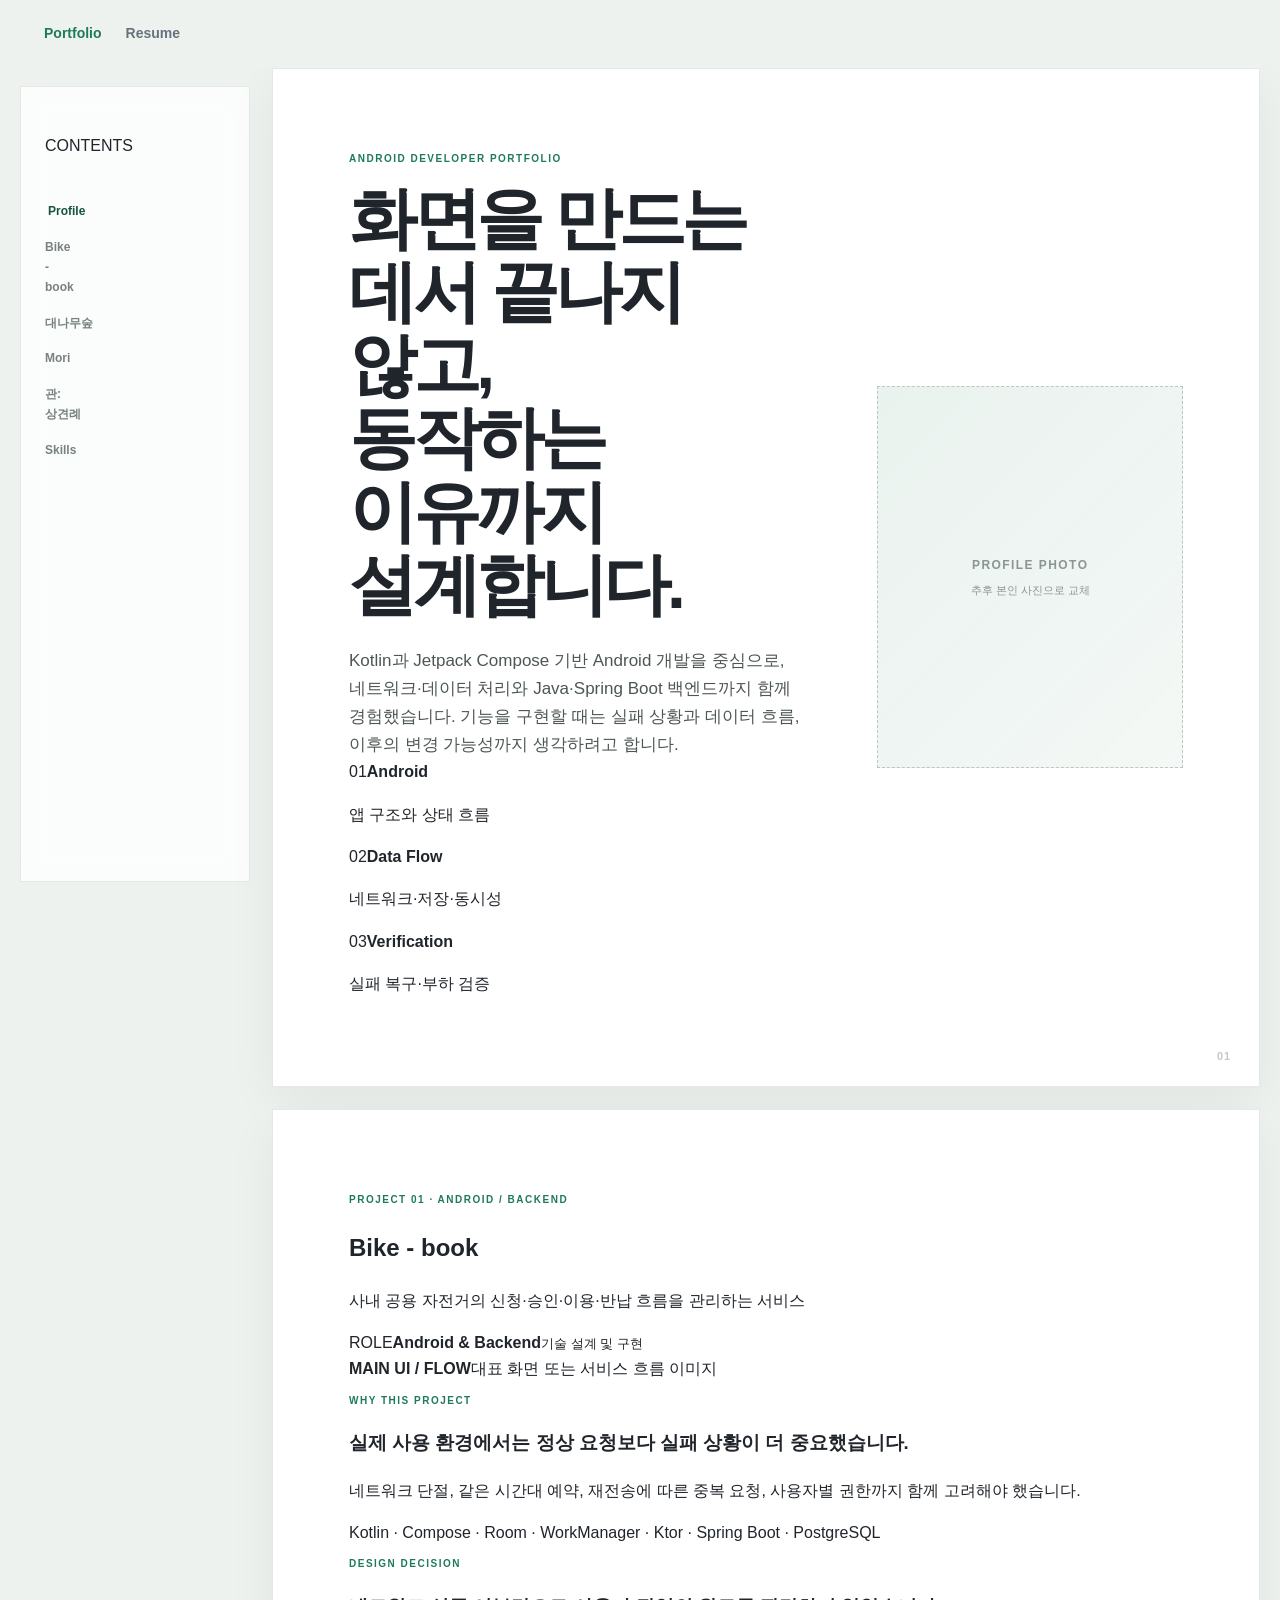
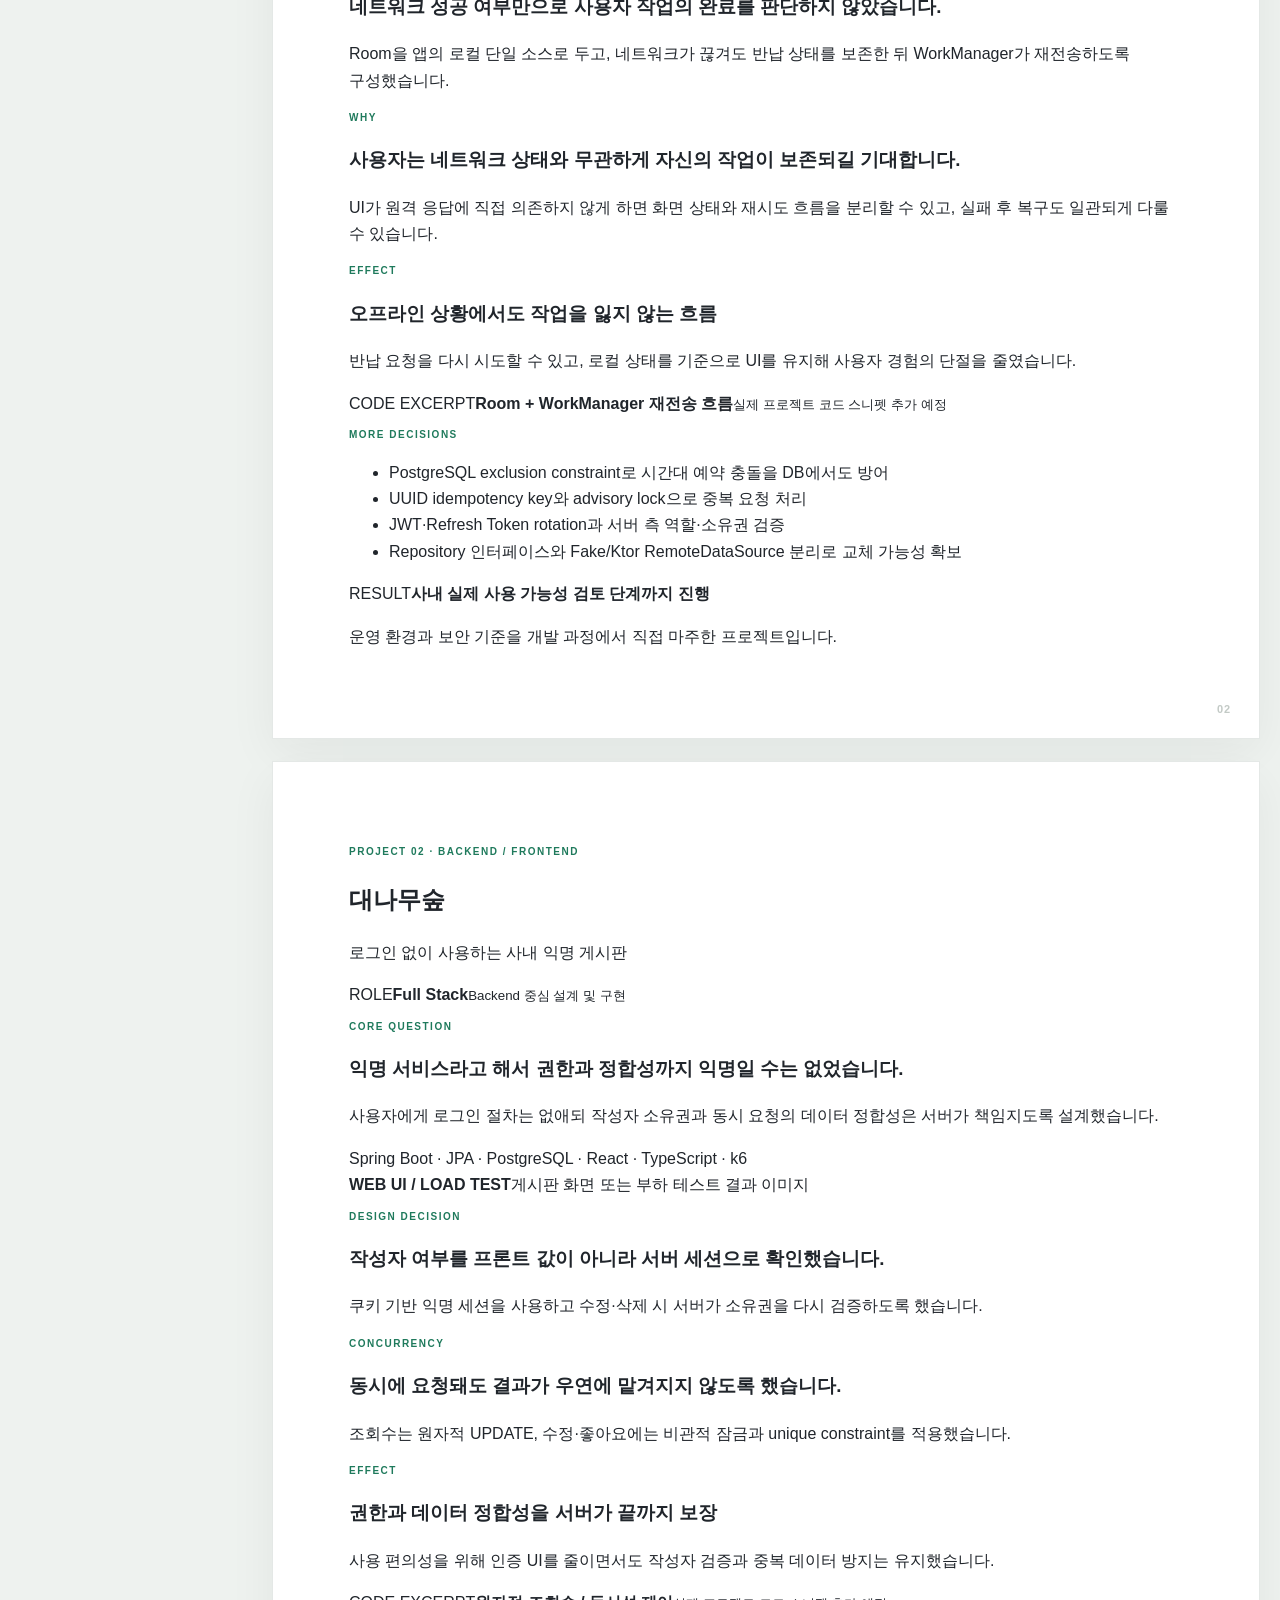
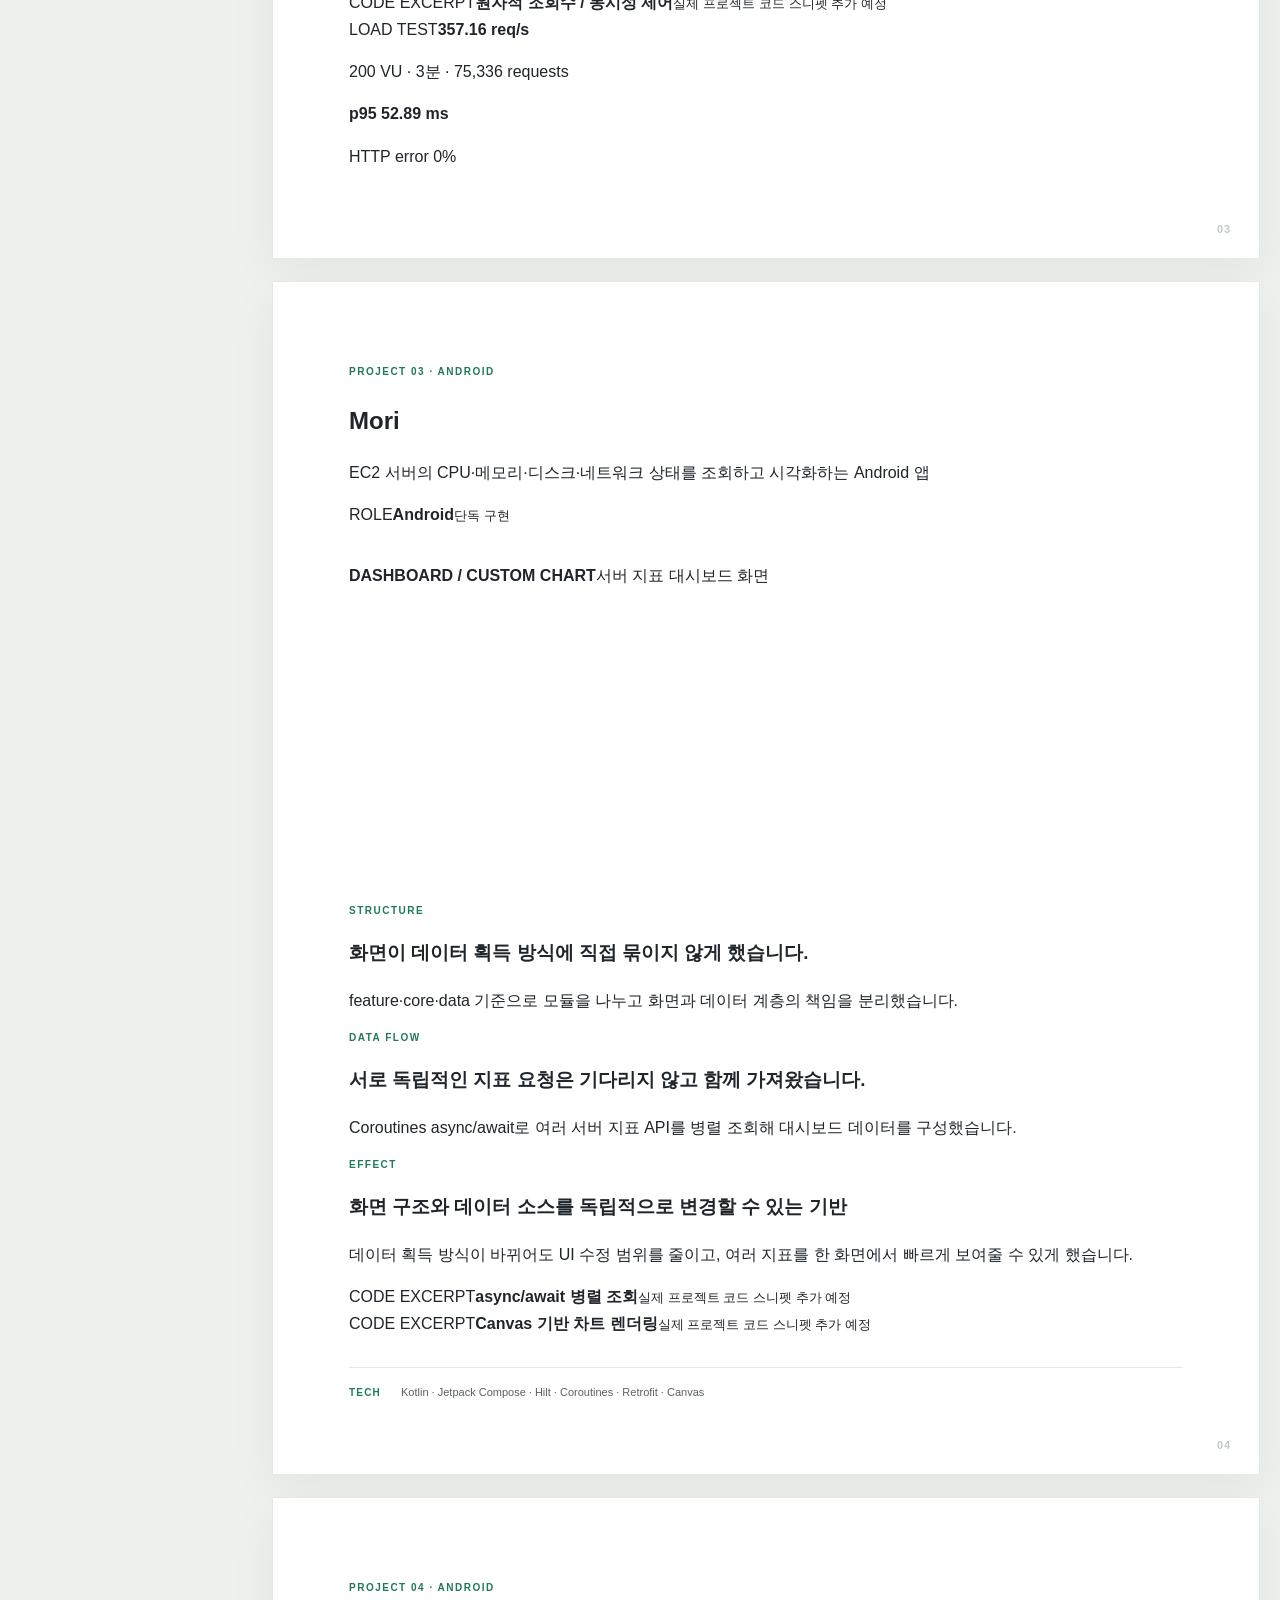
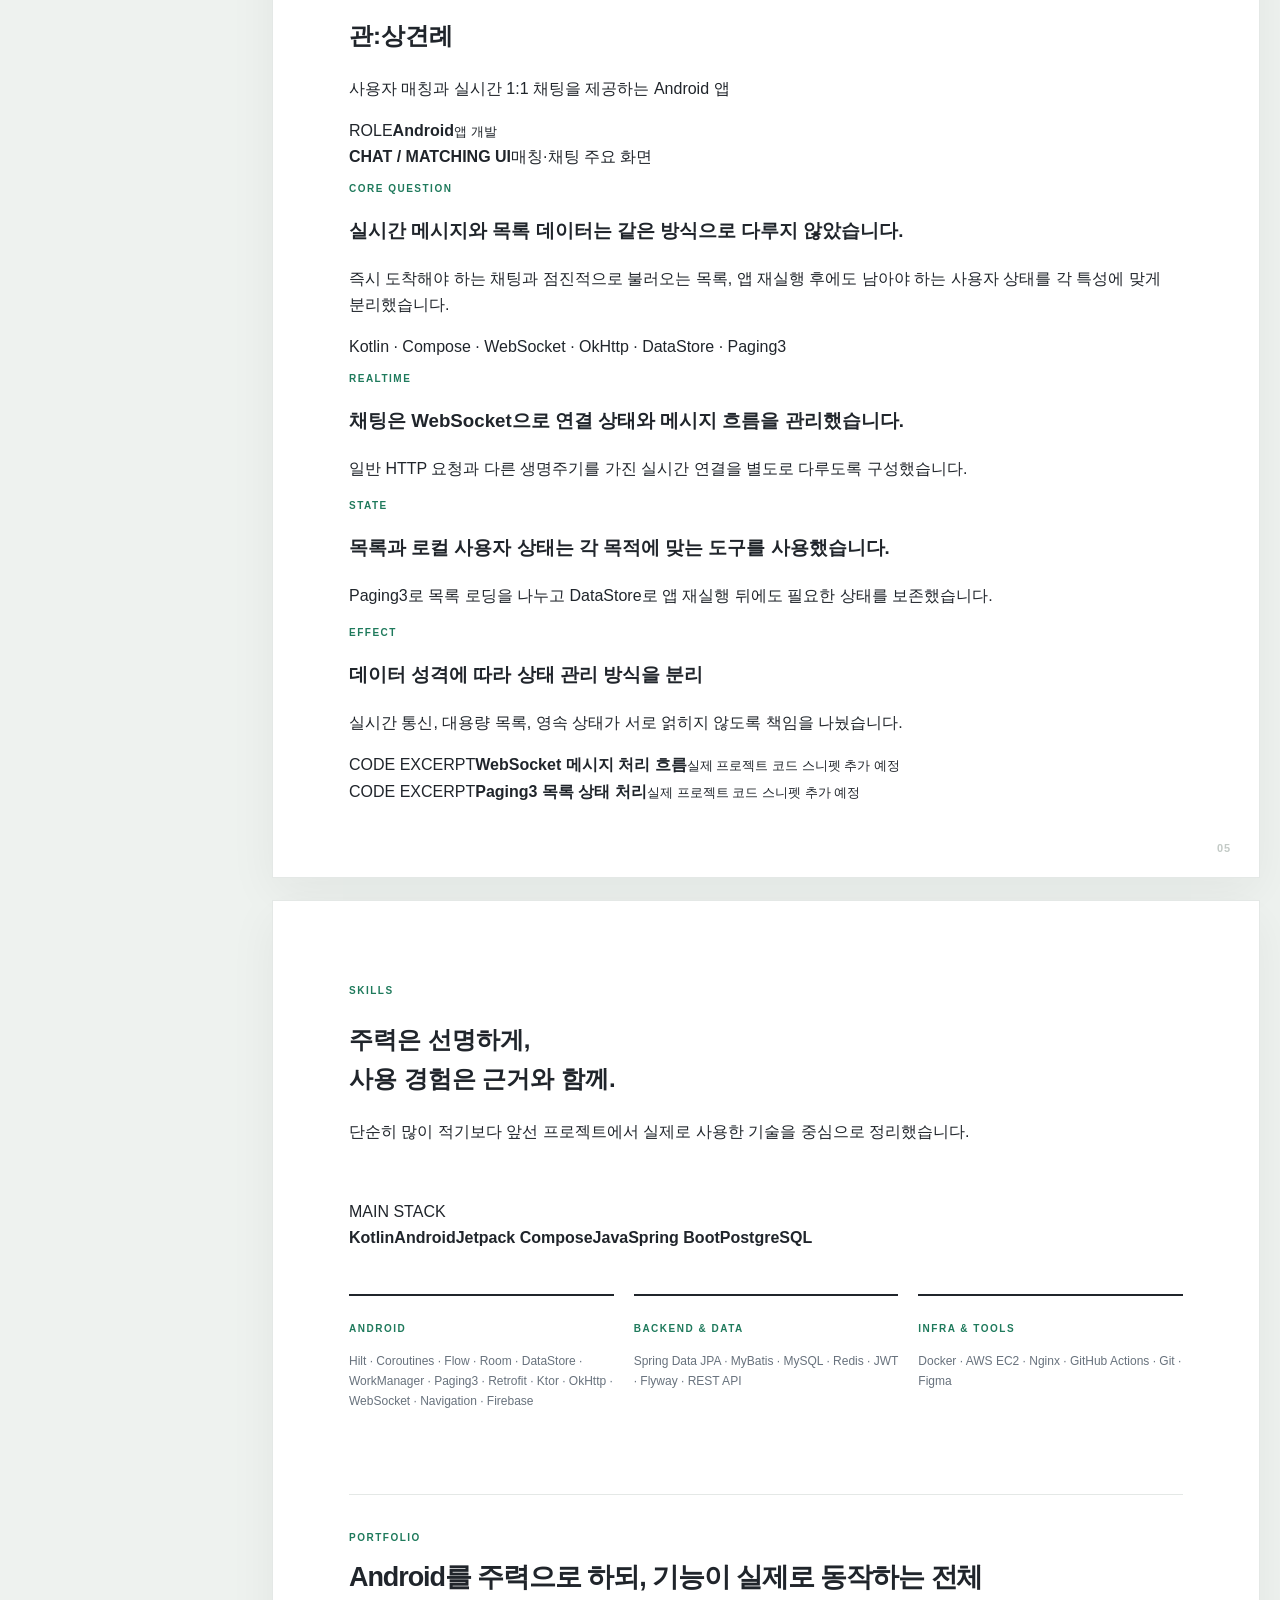
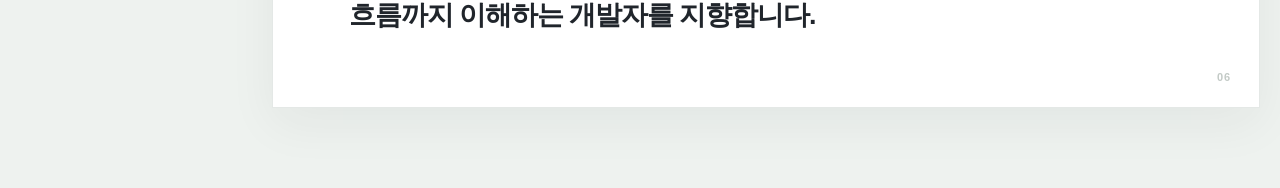
==== commit d715ac77: "Simplify portfolio navigation and focus on four case studies" ====
--- a/portfolio/index.html
+++ b/portfolio/index.html
@@ -9,7 +9,6 @@
 </head>
 <body>
   <header class="site-header">
-    <a class="brand" href="./">윤성준 포트폴리오 및 이력서</a>
     <nav class="site-nav" aria-label="Primary navigation">
       <a class="active" href="./">Portfolio</a>
       <a href="../">Resume</a>
@@ -18,39 +17,32 @@
 
   <div class="portfolio-shell">
     <aside class="side-panel" aria-label="Portfolio sections">
-      <div class="side-title">
-        <span>PORTFOLIO</span>
-        <strong>윤성준</strong>
-        <small>Android Developer</small>
-      </div>
-
+      <p class="toc-title">CONTENTS</p>
       <nav class="section-nav">
-        <a class="active" href="#cover"><span>00</span>Cover</a>
-        <a href="#profile"><span>01</span>Profile</a>
-        <p class="nav-group">PROJECTS</p>
-        <a href="#bike-book"><span>02</span>Bike - book</a>
-        <a href="#bamboo"><span>03</span>대나무숲</a>
-        <a href="#mori"><span>04</span>Mori</a>
-        <a href="#match"><span>05</span>관:상견례</a>
-        <a href="#fruit"><span>06</span>싱싱과일</a>
-        <a href="#carbon"><span>07</span>카본 풋풋</a>
-        <a href="#skills"><span>08</span>Skills</a>
+        <a class="active" href="#profile">Profile</a>
+        <a href="#bike-book">Bike - book</a>
+        <a href="#bamboo">대나무숲</a>
+        <a href="#mori">Mori</a>
+        <a href="#match">관:상견례</a>
+        <a href="#skills">Skills</a>
       </nav>
     </aside>
 
     <main class="portfolio-content">
-      <section id="cover" class="folio-page cover-page observed-section">
+      <section id="profile" class="folio-page cover-page observed-section">
         <div class="cover-copy">
           <p class="page-kicker">ANDROID DEVELOPER PORTFOLIO</p>
-          <h1>사용 흐름을 이해하고<br />끝까지 구현하는 개발자</h1>
+          <h1>화면을 만드는 데서 끝나지 않고,<br />동작하는 이유까지 설계합니다.</h1>
           <p class="cover-intro">
             Kotlin과 Jetpack Compose 기반 Android 개발을 중심으로,
             네트워크·데이터 처리와 Java·Spring Boot 백엔드까지 함께 경험했습니다.
+            기능을 구현할 때는 실패 상황과 데이터 흐름, 이후의 변경 가능성까지 생각하려고 합니다.
           </p>
-          <div class="cover-meta">
-            <span>Android Native</span>
-            <span>Backend Experience</span>
-            <span>Problem Solving</span>
+
+          <div class="focus-row">
+            <div><span>01</span><strong>Android</strong><p>앱 구조와 상태 흐름</p></div>
+            <div><span>02</span><strong>Data Flow</strong><p>네트워크·저장·동시성</p></div>
+            <div><span>03</span><strong>Verification</strong><p>실패 복구·부하 검증</p></div>
           </div>
         </div>
 
@@ -61,278 +53,205 @@
           </div>
         </div>
 
-        <p class="page-number">00</p>
-      </section>
-
-      <section id="profile" class="folio-page observed-section">
-        <header class="folio-head">
-          <div>
-            <p class="page-kicker">PROFILE</p>
-            <h2>이력서보다 조금 더,<br />어떻게 개발하는지 보여주는 페이지</h2>
-          </div>
-          <p class="folio-lead">
-            앱 화면 구현에만 머무르지 않고 데이터가 어디서 오고,
-            어떤 규칙으로 저장되고, 실패했을 때 어떻게 복구되는지까지 확인하며 개발합니다.
-          </p>
-        </header>
-
-        <div class="profile-grid">
-          <article class="profile-card">
-            <span>01</span>
-            <h3>Android 중심</h3>
-            <p>Kotlin과 Jetpack Compose를 주력으로 네이티브 Android 앱을 개발합니다.</p>
-          </article>
-          <article class="profile-card">
-            <span>02</span>
-            <h3>서비스 전체 흐름</h3>
-            <p>Spring Boot와 데이터베이스를 직접 다루며 앱과 서버 사이의 계약과 데이터 흐름을 함께 봅니다.</p>
-          </article>
-          <article class="profile-card">
-            <span>03</span>
-            <h3>검증까지</h3>
-            <p>동시성, 실패 복구, 권한 검증, 부하 테스트처럼 실제 사용에서 문제가 되는 지점을 확인합니다.</p>
-          </article>
-        </div>
-
-        <div class="brief-history">
-          <div><span>2025</span><strong>SSAFY 13기 · Mobile Track</strong><p>Android 네이티브 앱 개발 중심의 팀 프로젝트 수행</p></div>
-          <div><span>2026</span><strong>한국동서발전 울산본부 · 인턴</strong><p>정보보안 부서 업무 지원 및 사내 업무 개선 애플리케이션 개발</p></div>
-        </div>
-
         <p class="page-number">01</p>
       </section>
 
       <section id="bike-book" class="folio-page project-page observed-section">
-        <header class="project-cover-head">
-          <div>
-            <p class="page-kicker">PROJECT 01 · 2026.07 — 08</p>
+        <header class="project-head">
+          <div>
+            <p class="page-kicker">PROJECT 01 · ANDROID / BACKEND</p>
             <h2>Bike - book</h2>
-            <p class="project-one-line">사내 공용 자전거의 신청·승인·이용·반납을 관리하는 Android·Backend 서비스</p>
-          </div>
-          <div class="project-role-box">
-            <span>ROLE</span>
-            <strong>Android & Backend</strong>
-            <p>기술 설계 및 구현</p>
-          </div>
-        </header>
-
-        <div class="project-hero-grid">
-          <div class="project-visual large-visual">
-            <span>MAIN UI / SERVICE FLOW</span>
-            <small>대표 화면 또는 서비스 흐름 이미지</small>
-          </div>
-          <div class="overview-box">
-            <p class="mini-label">OVERVIEW</p>
-            <p>사내 공용 자전거를 신청하고 관리자가 승인한 뒤 이용·반납까지 이어지는 업무 흐름을 모바일로 옮겼습니다.</p>
-            <dl>
-              <div><dt>Client</dt><dd>Kotlin · Compose · Room · WorkManager · Ktor</dd></div>
-              <div><dt>Server</dt><dd>Java 17 · Spring Boot · PostgreSQL · JWT</dd></div>
-              <div><dt>Infra</dt><dd>Docker Compose · GitHub Actions</dd></div>
-            </dl>
-          </div>
-        </div>
-
-        <div class="case-grid">
-          <article class="case-block">
-            <p class="mini-label">BACKGROUND</p>
-            <h3>실제 사용을 생각하면 단순 CRUD로 끝나지 않았습니다.</h3>
-            <p>네트워크가 불안정한 상황의 반납 처리, 같은 시간대 예약 충돌, 중복 요청, 사용자별 권한 검증을 함께 고려해야 했습니다.</p>
-          </article>
-          <article class="case-block accent-block">
-            <p class="mini-label">IMPLEMENT</p>
-            <h3>실패와 중복을 전제로 데이터 흐름을 설계했습니다.</h3>
+            <p>사내 공용 자전거의 신청·승인·이용·반납 흐름을 관리하는 서비스</p>
+          </div>
+          <div class="role-box"><span>ROLE</span><strong>Android & Backend</strong><small>기술 설계 및 구현</small></div>
+        </header>
+
+        <div class="hero-grid">
+          <div class="visual-placeholder"><strong>MAIN UI / FLOW</strong><span>대표 화면 또는 서비스 흐름 이미지</span></div>
+          <div class="overview-card">
+            <p class="mini-label">WHY THIS PROJECT</p>
+            <h3>실제 사용 환경에서는 정상 요청보다 실패 상황이 더 중요했습니다.</h3>
+            <p>네트워크 단절, 같은 시간대 예약, 재전송에 따른 중복 요청, 사용자별 권한까지 함께 고려해야 했습니다.</p>
+            <div class="tech-inline">Kotlin · Compose · Room · WorkManager · Ktor · Spring Boot · PostgreSQL</div>
+          </div>
+        </div>
+
+        <div class="decision-grid">
+          <article>
+            <p class="mini-label">DESIGN DECISION</p>
+            <h3>네트워크 성공 여부만으로 사용자 작업의 완료를 판단하지 않았습니다.</h3>
+            <p>Room을 앱의 로컬 단일 소스로 두고, 네트워크가 끊겨도 반납 상태를 보존한 뒤 WorkManager가 재전송하도록 구성했습니다.</p>
+          </article>
+          <article>
+            <p class="mini-label">WHY</p>
+            <h3>사용자는 네트워크 상태와 무관하게 자신의 작업이 보존되길 기대합니다.</h3>
+            <p>UI가 원격 응답에 직접 의존하지 않게 하면 화면 상태와 재시도 흐름을 분리할 수 있고, 실패 후 복구도 일관되게 다룰 수 있습니다.</p>
+          </article>
+          <article class="effect-card">
+            <p class="mini-label">EFFECT</p>
+            <h3>오프라인 상황에서도 작업을 잃지 않는 흐름</h3>
+            <p>반납 요청을 다시 시도할 수 있고, 로컬 상태를 기준으로 UI를 유지해 사용자 경험의 단절을 줄였습니다.</p>
+          </article>
+        </div>
+
+        <div class="code-row">
+          <div class="code-slot"><span>CODE EXCERPT</span><strong>Room + WorkManager 재전송 흐름</strong><small>실제 프로젝트 코드 스니펫 추가 예정</small></div>
+          <div class="code-note">
+            <p class="mini-label">MORE DECISIONS</p>
             <ul>
-              <li>Room을 로컬 단일 소스로 사용하고 WorkManager로 오프라인 반납 재전송</li>
-              <li>PostgreSQL exclusion constraint로 시간대 예약 충돌 방어</li>
-              <li>UUID idempotency key와 advisory lock으로 중복 요청 방어</li>
+              <li>PostgreSQL exclusion constraint로 시간대 예약 충돌을 DB에서도 방어</li>
+              <li>UUID idempotency key와 advisory lock으로 중복 요청 처리</li>
               <li>JWT·Refresh Token rotation과 서버 측 역할·소유권 검증</li>
+              <li>Repository 인터페이스와 Fake/Ktor RemoteDataSource 분리로 교체 가능성 확보</li>
             </ul>
-          </article>
-        </div>
-
-        <div class="result-strip">
-          <span>RESULT</span>
-          <strong>사내 실제 사용 가능성 검토 단계까지 진행</strong>
-          <p>보안 검토 과정에서 최종 도입되지는 않았지만, 실제 운영 환경의 제약을 개발 단계에서 경험했습니다.</p>
-        </div>
-
+          </div>
+        </div>
+
+        <div class="result-line"><span>RESULT</span><strong>사내 실제 사용 가능성 검토 단계까지 진행</strong><p>운영 환경과 보안 기준을 개발 과정에서 직접 마주한 프로젝트입니다.</p></div>
         <p class="page-number">02</p>
       </section>
 
       <section id="bamboo" class="folio-page project-page observed-section">
-        <header class="project-cover-head">
-          <div>
-            <p class="page-kicker">PROJECT 02 · 2026.07</p>
+        <header class="project-head">
+          <div>
+            <p class="page-kicker">PROJECT 02 · BACKEND / FRONTEND</p>
             <h2>대나무숲</h2>
-            <p class="project-one-line">로그인 없이 사용할 수 있는 사내 익명 게시판</p>
-          </div>
-          <div class="project-role-box">
-            <span>ROLE</span>
-            <strong>Full Stack</strong>
-            <p>Backend 중심 설계 및 구현</p>
-          </div>
-        </header>
-
-        <div class="project-hero-grid reverse">
-          <div class="overview-box">
-            <p class="mini-label">OVERVIEW</p>
-            <p>익명성을 유지하면서도 작성자 권한과 데이터 정합성을 지켜야 하는 게시판을 구현했습니다.</p>
-            <dl>
-              <div><dt>Backend</dt><dd>Spring Boot · Spring Data JPA · PostgreSQL</dd></div>
-              <div><dt>Frontend</dt><dd>React · TypeScript · Axios</dd></div>
-              <div><dt>Test</dt><dd>k6 · PostgreSQL consistency check</dd></div>
-            </dl>
-          </div>
-          <div class="project-visual large-visual">
-            <span>WEB UI / LOAD TEST</span>
-            <small>게시판 화면 또는 부하 테스트 결과 이미지</small>
-          </div>
-        </div>
-
-        <div class="case-grid three-column">
-          <article class="case-block">
-            <p class="mini-label">PROBLEM 01</p>
-            <h3>익명이지만 작성자 권한은 지켜야 했습니다.</h3>
-            <p>프론트 값에 의존하지 않고 쿠키 기반 익명 세션을 사용해 서버에서 소유권을 검증했습니다.</p>
-          </article>
-          <article class="case-block">
-            <p class="mini-label">PROBLEM 02</p>
-            <h3>동시에 눌러도 데이터가 깨지지 않게 했습니다.</h3>
-            <p>원자적 조회수 증가와 비관적 잠금, unique constraint를 적용해 수정·좋아요 경쟁 상황을 방어했습니다.</p>
-          </article>
-          <article class="case-block accent-block">
-            <p class="mini-label">VERIFY</p>
-            <h3>구현 뒤에는 부하로 확인했습니다.</h3>
-            <p>k6 200 VU, 3분간 HTTP 요청 75,336건에서 오류율 0%, HTTP p95 52.89ms를 확인했습니다.</p>
-          </article>
+            <p>로그인 없이 사용하는 사내 익명 게시판</p>
+          </div>
+          <div class="role-box"><span>ROLE</span><strong>Full Stack</strong><small>Backend 중심 설계 및 구현</small></div>
+        </header>
+
+        <div class="hero-grid reverse">
+          <div class="overview-card">
+            <p class="mini-label">CORE QUESTION</p>
+            <h3>익명 서비스라고 해서 권한과 정합성까지 익명일 수는 없었습니다.</h3>
+            <p>사용자에게 로그인 절차는 없애되 작성자 소유권과 동시 요청의 데이터 정합성은 서버가 책임지도록 설계했습니다.</p>
+            <div class="tech-inline">Spring Boot · JPA · PostgreSQL · React · TypeScript · k6</div>
+          </div>
+          <div class="visual-placeholder"><strong>WEB UI / LOAD TEST</strong><span>게시판 화면 또는 부하 테스트 결과 이미지</span></div>
+        </div>
+
+        <div class="decision-grid">
+          <article>
+            <p class="mini-label">DESIGN DECISION</p>
+            <h3>작성자 여부를 프론트 값이 아니라 서버 세션으로 확인했습니다.</h3>
+            <p>쿠키 기반 익명 세션을 사용하고 수정·삭제 시 서버가 소유권을 다시 검증하도록 했습니다.</p>
+          </article>
+          <article>
+            <p class="mini-label">CONCURRENCY</p>
+            <h3>동시에 요청돼도 결과가 우연에 맡겨지지 않도록 했습니다.</h3>
+            <p>조회수는 원자적 UPDATE, 수정·좋아요에는 비관적 잠금과 unique constraint를 적용했습니다.</p>
+          </article>
+          <article class="effect-card">
+            <p class="mini-label">EFFECT</p>
+            <h3>권한과 데이터 정합성을 서버가 끝까지 보장</h3>
+            <p>사용 편의성을 위해 인증 UI를 줄이면서도 작성자 검증과 중복 데이터 방지는 유지했습니다.</p>
+          </article>
+        </div>
+
+        <div class="code-row">
+          <div class="code-slot"><span>CODE EXCERPT</span><strong>원자적 조회수 / 동시성 제어</strong><small>실제 프로젝트 코드 스니펫 추가 예정</small></div>
+          <div class="metric-card"><span>LOAD TEST</span><strong>357.16 req/s</strong><p>200 VU · 3분 · 75,336 requests</p><strong>p95 52.89 ms</strong><p>HTTP error 0%</p></div>
         </div>
 
         <p class="page-number">03</p>
       </section>
 
-      <section id="mori" class="folio-page project-page compact-project observed-section">
-        <header class="project-cover-head">
-          <div>
-            <p class="page-kicker">PROJECT 03 · 2025.09</p>
+      <section id="mori" class="folio-page project-page observed-section">
+        <header class="project-head">
+          <div>
+            <p class="page-kicker">PROJECT 03 · ANDROID</p>
             <h2>Mori</h2>
-            <p class="project-one-line">서버 상태를 모바일에서 조회하고 시각화하는 Android 앱</p>
-          </div>
-          <div class="project-role-box">
-            <span>ROLE</span>
-            <strong>Android</strong>
-            <p>단독 구현</p>
-          </div>
-        </header>
-
-        <div class="wide-visual project-visual">
-          <span>DASHBOARD UI / CHART</span>
-          <small>CPU · Memory · Disk · Network 화면 이미지</small>
-        </div>
-
-        <div class="compact-case-row">
-          <div><span>STRUCTURE</span><strong>feature · core · data 멀티 모듈</strong><p>앱 기능과 공통 영역, 데이터 계층을 분리해 구조를 구성했습니다.</p></div>
-          <div><span>DATA</span><strong>Coroutines async/await</strong><p>여러 서버 지표 API를 병렬 조회해 대시보드 데이터를 구성했습니다.</p></div>
-          <div><span>VISUAL</span><strong>Canvas custom chart</strong><p>지표 변화가 바로 보이도록 Android Canvas로 차트를 직접 구현했습니다.</p></div>
+            <p>EC2 서버의 CPU·메모리·디스크·네트워크 상태를 조회하고 시각화하는 Android 앱</p>
+          </div>
+          <div class="role-box"><span>ROLE</span><strong>Android</strong><small>단독 구현</small></div>
+        </header>
+
+        <div class="wide-visual visual-placeholder"><strong>DASHBOARD / CUSTOM CHART</strong><span>서버 지표 대시보드 화면</span></div>
+
+        <div class="decision-grid">
+          <article>
+            <p class="mini-label">STRUCTURE</p>
+            <h3>화면이 데이터 획득 방식에 직접 묶이지 않게 했습니다.</h3>
+            <p>feature·core·data 기준으로 모듈을 나누고 화면과 데이터 계층의 책임을 분리했습니다.</p>
+          </article>
+          <article>
+            <p class="mini-label">DATA FLOW</p>
+            <h3>서로 독립적인 지표 요청은 기다리지 않고 함께 가져왔습니다.</h3>
+            <p>Coroutines async/await로 여러 서버 지표 API를 병렬 조회해 대시보드 데이터를 구성했습니다.</p>
+          </article>
+          <article class="effect-card">
+            <p class="mini-label">EFFECT</p>
+            <h3>화면 구조와 데이터 소스를 독립적으로 변경할 수 있는 기반</h3>
+            <p>데이터 획득 방식이 바뀌어도 UI 수정 범위를 줄이고, 여러 지표를 한 화면에서 빠르게 보여줄 수 있게 했습니다.</p>
+          </article>
+        </div>
+
+        <div class="code-row">
+          <div class="code-slot"><span>CODE EXCERPT</span><strong>async/await 병렬 조회</strong><small>실제 프로젝트 코드 스니펫 추가 예정</small></div>
+          <div class="code-slot"><span>CODE EXCERPT</span><strong>Canvas 기반 차트 렌더링</strong><small>실제 프로젝트 코드 스니펫 추가 예정</small></div>
         </div>
 
         <div class="tech-line"><strong>TECH</strong><span>Kotlin · Jetpack Compose · Hilt · Coroutines · Retrofit · Canvas</span></div>
         <p class="page-number">04</p>
       </section>
 
-      <section id="match" class="folio-page project-page compact-project observed-section">
-        <header class="project-cover-head">
-          <div>
-            <p class="page-kicker">PROJECT 04 · 2025.07 — 08</p>
+      <section id="match" class="folio-page project-page observed-section">
+        <header class="project-head">
+          <div>
+            <p class="page-kicker">PROJECT 04 · ANDROID</p>
             <h2>관:상견례</h2>
-            <p class="project-one-line">사용자 매칭과 실시간 1:1 채팅을 제공하는 Android 앱</p>
-          </div>
-          <div class="project-role-box"><span>ROLE</span><strong>Android</strong><p>앱 개발</p></div>
-        </header>
-
-        <div class="split-showcase">
-          <div class="project-visual phone-visual"><span>APP UI</span><small>매칭 · 채팅 화면</small></div>
-          <div class="showcase-copy">
-            <p class="mini-label">IMPLEMENTATION</p>
-            <h3>실시간 통신과 목록 상태를 Android 안에서 안정적으로 다뤘습니다.</h3>
-            <ul>
-              <li>MVVM·Repository 구조로 화면과 데이터 접근 책임 분리</li>
-              <li>WebSocket·OkHttp 기반 실시간 1:1 채팅</li>
-              <li>DataStore로 사용자 상태 관리</li>
-              <li>Paging3로 목록 데이터 처리</li>
-            </ul>
-            <div class="tech-line"><strong>TECH</strong><span>Kotlin · Compose · WebSocket · OkHttp · DataStore · Paging3</span></div>
-          </div>
-        </div>
+            <p>사용자 매칭과 실시간 1:1 채팅을 제공하는 Android 앱</p>
+          </div>
+          <div class="role-box"><span>ROLE</span><strong>Android</strong><small>앱 개발</small></div>
+        </header>
+
+        <div class="hero-grid">
+          <div class="visual-placeholder tall-visual"><strong>CHAT / MATCHING UI</strong><span>매칭·채팅 주요 화면</span></div>
+          <div class="overview-card">
+            <p class="mini-label">CORE QUESTION</p>
+            <h3>실시간 메시지와 목록 데이터는 같은 방식으로 다루지 않았습니다.</h3>
+            <p>즉시 도착해야 하는 채팅과 점진적으로 불러오는 목록, 앱 재실행 후에도 남아야 하는 사용자 상태를 각 특성에 맞게 분리했습니다.</p>
+            <div class="tech-inline">Kotlin · Compose · WebSocket · OkHttp · DataStore · Paging3</div>
+          </div>
+        </div>
+
+        <div class="decision-grid">
+          <article>
+            <p class="mini-label">REALTIME</p>
+            <h3>채팅은 WebSocket으로 연결 상태와 메시지 흐름을 관리했습니다.</h3>
+            <p>일반 HTTP 요청과 다른 생명주기를 가진 실시간 연결을 별도로 다루도록 구성했습니다.</p>
+          </article>
+          <article>
+            <p class="mini-label">STATE</p>
+            <h3>목록과 로컬 사용자 상태는 각 목적에 맞는 도구를 사용했습니다.</h3>
+            <p>Paging3로 목록 로딩을 나누고 DataStore로 앱 재실행 뒤에도 필요한 상태를 보존했습니다.</p>
+          </article>
+          <article class="effect-card">
+            <p class="mini-label">EFFECT</p>
+            <h3>데이터 성격에 따라 상태 관리 방식을 분리</h3>
+            <p>실시간 통신, 대용량 목록, 영속 상태가 서로 얽히지 않도록 책임을 나눴습니다.</p>
+          </article>
+        </div>
+
+        <div class="code-row">
+          <div class="code-slot"><span>CODE EXCERPT</span><strong>WebSocket 메시지 처리 흐름</strong><small>실제 프로젝트 코드 스니펫 추가 예정</small></div>
+          <div class="code-slot"><span>CODE EXCERPT</span><strong>Paging3 목록 상태 처리</strong><small>실제 프로젝트 코드 스니펫 추가 예정</small></div>
+        </div>
+
         <p class="page-number">05</p>
       </section>
 
-      <section id="fruit" class="folio-page project-page compact-project observed-section">
-        <header class="project-cover-head">
-          <div>
-            <p class="page-kicker">PROJECT 05 · 2025.05</p>
-            <h2>싱싱과일</h2>
-            <p class="project-one-line">비콘·GPS 기반 매장 주문과 Android NFC 결제 시뮬레이션</p>
-          </div>
-          <div class="project-role-box"><span>ROLE</span><strong>Android & Backend</strong><p>기능 구현</p></div>
-        </header>
-
-        <div class="split-showcase opposite">
-          <div class="showcase-copy">
-            <p class="mini-label">SERVICE FLOW</p>
-            <h3>매장 진입부터 주문·결제까지 모바일 흐름을 연결했습니다.</h3>
-            <ul>
-              <li>비콘·GPS 기반 매장 진입 흐름</li>
-              <li>Android NFC 결제 시뮬레이션</li>
-              <li>Spring Boot·MyBatis 기반 주문 API</li>
-              <li>AWS EC2 배포 경험</li>
-            </ul>
-            <div class="tech-line"><strong>TECH</strong><span>Kotlin · XML · MVVM · NFC · Spring Boot · MyBatis · AWS EC2</span></div>
-          </div>
-          <div class="project-visual phone-visual"><span>APP FLOW</span><small>매장 · 주문 · 결제 화면</small></div>
-        </div>
-        <p class="page-number">06</p>
-      </section>
-
-      <section id="carbon" class="folio-page project-page compact-project observed-section">
-        <header class="project-cover-head">
-          <div>
-            <p class="page-kicker">PROJECT 06 · 2023.09 — 11</p>
-            <h2>카본 풋풋</h2>
-            <p class="project-one-line">온디바이스 AI 기반 음식 탄소 발자국 안내 Android 앱</p>
-          </div>
-          <div class="project-role-box"><span>ROLE</span><strong>Android Frontend</strong><p>졸업 프로젝트</p></div>
-        </header>
-
-        <div class="wide-visual project-visual">
-          <span>USER FLOW / APP UI</span>
-          <small>촬영 → 음식 인식 → 탄소 발자국 정보 화면</small>
-        </div>
-
-        <div class="compact-case-row">
-          <div><span>DESIGN</span><strong>Figma 기반 화면 흐름 설계</strong><p>주요 UI와 사용자 흐름, 데이터 표시 방식을 설계했습니다.</p></div>
-          <div><span>ANDROID</span><strong>앱 프론트엔드 구현</strong><p>촬영과 AI 인식 결과를 Android 화면에 연결했습니다.</p></div>
-          <div><span>COLLAB</span><strong>AI·Backend와 데이터 흐름 조율</strong><p>각 파트의 결과가 앱에서 자연스럽게 이어지도록 인터페이스를 맞췄습니다.</p></div>
-        </div>
-
-        <div class="tech-line"><strong>TECH</strong><span>Android · On-device AI · Figma · REST API</span></div>
-        <p class="page-number">07</p>
-      </section>
-
       <section id="skills" class="folio-page skills-page observed-section">
-        <header class="folio-head">
-          <div>
-            <p class="page-kicker">SKILLS</p>
-            <h2>주력 기술은 선명하게,<br />사용 경험은 빠짐없이</h2>
-          </div>
-          <p class="folio-lead">프로젝트에서 실제 사용한 기술을 중심으로 정리했습니다.</p>
+        <header class="skills-head">
+          <p class="page-kicker">SKILLS</p>
+          <h2>주력은 선명하게,<br />사용 경험은 근거와 함께.</h2>
+          <p>단순히 많이 적기보다 앞선 프로젝트에서 실제로 사용한 기술을 중심으로 정리했습니다.</p>
         </header>
 
         <div class="main-stack">
-          <p class="mini-label">MAIN STACK</p>
-          <div class="main-stack-grid">
-            <strong>Kotlin</strong><strong>Android</strong><strong>Jetpack Compose</strong>
-            <strong>Java</strong><strong>Spring Boot</strong><strong>PostgreSQL</strong>
-          </div>
+          <span>MAIN STACK</span>
+          <div><strong>Kotlin</strong><strong>Android</strong><strong>Jetpack Compose</strong><strong>Java</strong><strong>Spring Boot</strong><strong>PostgreSQL</strong></div>
         </div>
 
         <div class="skill-groups">
@@ -341,11 +260,8 @@
           <article><span>INFRA & TOOLS</span><p>Docker · AWS EC2 · Nginx · GitHub Actions · Git · Figma</p></article>
         </div>
 
-        <div class="closing-copy">
-          <span>PORTFOLIO</span>
-          <strong>Android에서 시작해 서비스 전체 흐름까지 이해하는 개발자를 지향합니다.</strong>
-        </div>
-        <p class="page-number">08</p>
+        <div class="closing-copy"><span>PORTFOLIO</span><strong>Android를 주력으로 하되, 기능이 실제로 동작하는 전체 흐름까지 이해하는 개발자를 지향합니다.</strong></div>
+        <p class="page-number">06</p>
       </section>
     </main>
   </div>
@@ -353,20 +269,11 @@
   <script>
     const sections = [...document.querySelectorAll('.observed-section')];
     const links = [...document.querySelectorAll('.section-nav a')];
-
-    const activate = (id) => {
-      links.forEach((link) => {
-        link.classList.toggle('active', link.getAttribute('href') === `#${id}`);
-      });
-    };
-
+    const activate = (id) => links.forEach((link) => link.classList.toggle('active', link.getAttribute('href') === `#${id}`));
     const observer = new IntersectionObserver((entries) => {
-      const visible = entries
-        .filter((entry) => entry.isIntersecting)
-        .sort((a, b) => b.intersectionRatio - a.intersectionRatio)[0];
+      const visible = entries.filter((entry) => entry.isIntersecting).sort((a, b) => b.intersectionRatio - a.intersectionRatio)[0];
       if (visible) activate(visible.target.id);
-    }, { rootMargin: '-18% 0px -62% 0px', threshold: [0.05, 0.2, 0.45] });
-
+    }, { rootMargin: '-20% 0px -65% 0px', threshold: [0.05, 0.2, 0.45] });
     sections.forEach((section) => observer.observe(section));
   </script>
 </body>
--- a/portfolio/style.css
+++ b/portfolio/style.css
@@ -6,17 +6,17 @@
   --text: #20252b;
   --muted: #68727d;
   --subtle: #8b95a1;
-  --line: #e6eaec;
+  --line: #e4e8e6;
   --paper: #ffffff;
-  --canvas: #f4f7f5;
-  --sidebar: #f8faf9;
+  --canvas: #eef2ef;
+  --sidebar: #f7f9f8;
 }
 
 * { box-sizing: border-box; }
 
 html {
   scroll-behavior: smooth;
-  scroll-padding-top: 94px;
+  scroll-padding-top: 86px;
 }
 
 body {
@@ -24,27 +24,24 @@
   background: var(--canvas);
   color: var(--text);
   font-family: Pretendard, "Noto Sans KR", "Apple SD Gothic Neo", Inter, Arial, sans-serif;
-  line-height: 1.68;
+  line-height: 1.65;
   word-break: keep-all;
 }
 
-a {
-  color: inherit;
-  text-decoration: none;
-}
+a { color: inherit; text-decoration: none; }
 
 .site-header {
   position: sticky;
   top: 0;
-  z-index: 30;
+  z-index: 40;
   display: flex;
   align-items: center;
   justify-content: space-between;
-  width: min(100% - 40px, 1260px);
-  min-height: 70px;
+  width: min(100% - 40px, 1380px);
+  min-height: 68px;
   margin: 0 auto;
   padding: 0 24px;
-  background: color-mix(in srgb, var(--canvas) 91%, transparent);
+  background: color-mix(in srgb, var(--canvas) 90%, transparent);
   backdrop-filter: blur(14px);
 }
 
@@ -63,85 +60,85 @@
 }
 
 .site-nav a:hover,
-.site-nav a.active {
-  color: var(--primary);
-}
+.site-nav a.active { color: var(--primary); }
 
 .portfolio-shell {
   display: grid;
-  grid-template-columns: 250px minmax(0, 1fr);
-  width: min(100% - 40px, 1260px);
-  margin: 0 auto 72px;
-  border: 1px solid var(--line);
-  background: var(--paper);
-  box-shadow: 0 22px 60px rgba(27, 44, 38, 0.07);
+  grid-template-columns: 230px minmax(0, 1fr);
+  width: min(100% - 40px, 1380px);
+  margin: 0 auto 80px;
+  gap: 22px;
 }
 
 .side-panel {
   position: sticky;
-  top: 70px;
+  top: 86px;
   align-self: start;
-  height: calc(100vh - 70px);
+  height: calc(100vh - 104px);
   display: flex;
   flex-direction: column;
-  padding: 52px 30px 34px;
-  border-right: 1px solid var(--line);
-  background: var(--sidebar);
-}
-
-.profile-block {
-  padding-bottom: 30px;
+  padding: 30px 24px;
+  border: 1px solid var(--line);
+  background: rgba(255,255,255,.78);
+  backdrop-filter: blur(12px);
+}
+
+.side-title {
+  display: flex;
+  flex-direction: column;
+  padding-bottom: 24px;
   border-bottom: 1px solid var(--line);
 }
 
-.profile-kicker,
-.section-eyebrow,
-.stack-label,
-.project-role,
-.entry-type {
-  margin: 0;
+.side-title span,
+.page-kicker,
+.mini-label,
+.nav-group,
+.project-role-box span,
+.compact-case-row span,
+.skill-groups span,
+.closing-copy span,
+.result-strip > span {
   color: var(--primary);
-  font-size: 11px;
-  font-weight: 800;
-  letter-spacing: .14em;
-  text-transform: uppercase;
-}
-
-.profile-block h1 {
-  margin: 5px 0 8px;
-  font-size: 30px;
-  line-height: 1.15;
-  letter-spacing: -0.045em;
-}
-
-.profile-block p:last-child {
-  margin: 0;
+  font-size: 10px;
+  font-weight: 900;
+  letter-spacing: .15em;
+}
+
+.side-title strong {
+  margin-top: 5px;
+  font-size: 25px;
+  letter-spacing: -0.04em;
+}
+
+.side-title small {
+  margin-top: 2px;
   color: var(--muted);
-  font-size: 13px;
-  line-height: 1.65;
+  font-size: 12px;
 }
 
 .section-nav {
   display: flex;
   flex-direction: column;
-  gap: 4px;
-  margin-top: 28px;
+  gap: 2px;
+  margin-top: 20px;
+  overflow-y: auto;
 }
 
 .section-nav a {
   display: grid;
-  grid-template-columns: 32px 1fr;
+  grid-template-columns: 28px 1fr;
   align-items: center;
   padding: 7px 0;
-  color: #7b858e;
-  font-size: 13px;
+  color: #78827d;
+  font-size: 12px;
   font-weight: 700;
-  transition: color .2s ease, transform .2s ease;
+  transition: color .18s ease, transform .18s ease;
 }
 
 .section-nav a span {
-  color: #adb5bb;
-  font-size: 10px;
+  color: #afb7b3;
+  font-size: 9px;
   font-variant-numeric: tabular-nums;
 }
 
@@ -151,480 +148,557 @@
   transform: translateX(3px);
 }
 
-.section-nav a.active span {
-  color: var(--primary);
-}
-
-.side-links {
+.section-nav a.active span { color: var(--primary); }
+
+.nav-group {
+  margin: 18px 0 5px;
+  color: #9aa39e;
+  font-size: 9px;
+}
+
+.portfolio-content {
+  min-width: 0;
   display: flex;
   flex-direction: column;
-  gap: 5px;
-  margin-top: auto;
-  padding-top: 26px;
-  border-top: 1px solid var(--line);
-  color: var(--muted);
-  font-size: 12px;
-  font-weight: 700;
-}
-
-.side-links a:hover {
-  color: var(--primary);
-}
-
-.content {
-  min-width: 0;
-}
-
-.content-section {
-  padding: 76px 76px;
-  border-bottom: 1px solid var(--line);
-}
-
-.content-section:last-child {
-  border-bottom: 0;
-}
-
-.hero-section {
-  min-height: 620px;
-  display: flex;
-  flex-direction: column;
-  justify-content: center;
-}
-
-.hero-section h2 {
-  max-width: 780px;
-  margin: 12px 0 24px;
-  font-size: clamp(42px, 5vw, 66px);
-  line-height: 1.12;
-  letter-spacing: -0.06em;
-}
-
-.hero-copy {
-  max-width: 760px;
+  gap: 22px;
+}
+
+.folio-page {
+  position: relative;
+  min-height: 780px;
+  padding: 72px 76px;
+  overflow: hidden;
+  border: 1px solid var(--line);
+  background: var(--paper);
+  box-shadow: 0 16px 46px rgba(29, 45, 38, .055);
+}
+
+.page-number {
+  position: absolute;
+  right: 28px;
+  bottom: 20px;
   margin: 0;
-  color: #4e5963;
+  color: #c3cac6;
+  font-size: 11px;
+  font-weight: 800;
+  letter-spacing: .08em;
+}
+
+.cover-page {
+  display: grid;
+  grid-template-columns: minmax(0, 1.2fr) minmax(260px, .8fr);
+  gap: 70px;
+  align-items: center;
+  min-height: 850px;
+}
+
+.cover-copy h1 {
+  max-width: 720px;
+  margin: 14px 0 26px;
+  font-size: clamp(48px, 5.3vw, 76px);
+  line-height: 1.08;
+  letter-spacing: -0.065em;
+}
+
+.cover-intro {
+  max-width: 660px;
+  margin: 0;
+  color: #4d5751;
   font-size: 17px;
 }
 
-.hero-meta {
+.cover-meta {
   display: flex;
   flex-wrap: wrap;
   gap: 8px;
-  margin-top: 30px;
-}
-
-.hero-meta span {
+  margin-top: 32px;
+}
+
+.cover-meta span {
   padding: 7px 10px;
   border: 1px solid var(--primary-line);
-  border-radius: 6px;
   background: var(--primary-soft);
   color: var(--primary-strong);
-  font-size: 12px;
+  font-size: 11px;
   font-weight: 800;
 }
 
-.section-title {
-  margin-bottom: 42px;
-}
-
-.section-title h2,
-.contact-section h2 {
-  margin: 8px 0 0;
-  font-size: 30px;
-  line-height: 1.3;
-  letter-spacing: -0.045em;
-}
-
-.projects-title p:last-child {
-  max-width: 640px;
-  margin: 12px 0 0;
+.profile-photo {
+  width: min(100%, 330px);
+  justify-self: end;
+}
+
+.photo-placeholder {
+  aspect-ratio: 4 / 5;
+  display: flex;
+  flex-direction: column;
+  align-items: center;
+  justify-content: center;
+  gap: 5px;
+  border: 1px dashed #bcc7c0;
+  background:
+    linear-gradient(135deg, rgba(31,122,92,.06), rgba(31,122,92,.015)),
+    #f7faf8;
+  color: #8b9690;
+  text-align: center;
+}
+
+.photo-placeholder strong { font-size: 12px; letter-spacing: .12em; }
+.photo-placeholder small { font-size: 11px; }
+
+.folio-head {
+  display: grid;
+  grid-template-columns: minmax(0, 1.15fr) minmax(280px, .85fr);
+  gap: 62px;
+  align-items: end;
+  padding-bottom: 36px;
+  border-bottom: 1px solid var(--line);
+}
+
+.folio-head h2 {
+  margin: 10px 0 0;
+  font-size: 40px;
+  line-height: 1.18;
+  letter-spacing: -0.055em;
+}
+
+.folio-lead {
+  margin: 0;
   color: var(--muted);
-  font-size: 14px;
-}
-
-.timeline-entry {
-  display: grid;
-  grid-template-columns: 160px minmax(0, 1fr);
-  gap: 34px;
-  padding: 8px 0;
-}
-
-.period {
-  margin: 0;
-  color: var(--subtle);
-  font-size: 12px;
-  font-weight: 700;
-  font-variant-numeric: tabular-nums;
-}
-
-.entry-type {
-  margin-top: 8px;
-  letter-spacing: .08em;
-}
-
-.timeline-content h3,
-.education-list h3 {
-  margin: 0;
-  font-size: 21px;
+  font-size: 15px;
+}
+
+.profile-grid {
+  display: grid;
+  grid-template-columns: repeat(3, minmax(0, 1fr));
+  gap: 14px;
+  margin-top: 52px;
+}
+
+.profile-card {
+  min-height: 210px;
+  padding: 26px;
+  border: 1px solid var(--line);
+  background: #fbfcfb;
+}
+
+.profile-card > span {
+  color: #aab3ae;
+  font-size: 11px;
+  font-weight: 800;
+}
+
+.profile-card h3 {
+  margin: 34px 0 10px;
+  font-size: 20px;
   letter-spacing: -0.035em;
 }
 
-.role {
-  margin: 4px 0 16px;
-  color: var(--muted);
-  font-size: 14px;
-  font-weight: 600;
-}
-
-.timeline-content ul,
-.project-points {
-  margin: 0;
-  padding-left: 18px;
-  color: #4f5962;
-  font-size: 14px;
-}
-
-.timeline-content li + li,
-.project-points li + li {
-  margin-top: 5px;
-}
-
-.project-detail {
-  display: grid;
-  grid-template-columns: 54px minmax(0, 1fr);
-  gap: 24px;
-  padding: 54px 0;
-  border-top: 1px solid var(--line);
-}
-
-.project-detail:first-of-type {
-  border-top: 0;
-  padding-top: 8px;
-}
-
-.project-index {
-  padding-top: 2px;
-  color: #b5bec3;
-  font-size: 12px;
-  font-weight: 800;
-  font-variant-numeric: tabular-nums;
-}
-
-.project-head {
-  display: flex;
-  align-items: flex-end;
-  justify-content: space-between;
-  gap: 28px;
-  margin-bottom: 26px;
-}
-
-.project-head h3 {
-  margin: 5px 0 0;
-  font-size: 29px;
-  line-height: 1.2;
-  letter-spacing: -0.045em;
-}
-
-.project-summary {
-  max-width: 300px;
+.profile-card p {
   margin: 0;
   color: var(--muted);
   font-size: 13px;
-  text-align: right;
-}
-
-.project-layout {
-  display: grid;
-  grid-template-columns: minmax(0, 1.08fr) minmax(240px, .92fr);
-  gap: 34px;
-  align-items: stretch;
-}
-
-.project-copy > p {
-  margin: 0 0 20px;
-  color: #4c5660;
+}
+
+.brief-history {
+  display: grid;
+  grid-template-columns: 1fr 1fr;
+  gap: 30px;
+  margin-top: 56px;
+}
+
+.brief-history > div {
+  display: grid;
+  grid-template-columns: 62px 1fr;
+  column-gap: 16px;
+  padding-top: 18px;
+  border-top: 2px solid var(--text);
+}
+
+.brief-history span {
+  grid-row: 1 / span 2;
+  color: var(--primary);
+  font-size: 13px;
+  font-weight: 900;
+}
+
+.brief-history strong { font-size: 15px; }
+.brief-history p { margin: 5px 0 0; color: var(--muted); font-size: 12px; }
+
+.project-cover-head {
+  display: flex;
+  align-items: end;
+  justify-content: space-between;
+  gap: 50px;
+  padding-bottom: 28px;
+  border-bottom: 2px solid var(--text);
+}
+
+.project-cover-head h2 {
+  margin: 5px 0 8px;
+  font-size: 48px;
+  line-height: 1.05;
+  letter-spacing: -0.06em;
+}
+
+.project-one-line {
+  max-width: 690px;
+  margin: 0;
+  color: var(--muted);
   font-size: 14px;
 }
 
-.tags {
-  display: flex;
-  flex-wrap: wrap;
-  gap: 6px;
-  margin-top: 24px;
-}
-
-.tags span {
-  padding: 4px 8px;
-  border-radius: 5px;
-  background: #f2f5f3;
-  color: #52605a;
+.project-role-box {
+  min-width: 190px;
+  padding-left: 18px;
+  border-left: 1px solid var(--line);
+}
+
+.project-role-box strong {
+  display: block;
+  margin-top: 5px;
+  font-size: 15px;
+}
+
+.project-role-box p {
+  margin: 2px 0 0;
+  color: var(--muted);
   font-size: 11px;
-  font-weight: 700;
-}
-
-.featured-project .tags span {
-  background: var(--primary-soft);
-  color: var(--primary-strong);
-}
-
-.media-placeholder {
-  min-height: 245px;
+}
+
+.project-hero-grid {
+  display: grid;
+  grid-template-columns: minmax(0, 1.35fr) minmax(260px, .65fr);
+  gap: 20px;
+  margin-top: 34px;
+}
+
+.project-hero-grid.reverse {
+  grid-template-columns: minmax(280px, .68fr) minmax(0, 1.32fr);
+}
+
+.project-visual {
   display: flex;
   flex-direction: column;
   align-items: center;
   justify-content: center;
-  gap: 4px;
-  border: 1px dashed #cbd5cf;
-  border-radius: 10px;
-  background: linear-gradient(145deg, #f7faf8, #eff5f2);
-  color: #8a9690;
+  gap: 5px;
+  border: 1px dashed #c6cfca;
+  background: linear-gradient(145deg, #f7faf8, #eef4f0);
+  color: #89948e;
   text-align: center;
 }
 
-.media-placeholder span {
+.project-visual span {
+  font-size: 11px;
+  font-weight: 900;
+  letter-spacing: .12em;
+}
+
+.project-visual small { font-size: 10px; }
+.large-visual { min-height: 300px; }
+
+.overview-box {
+  padding: 26px;
+  border: 1px solid var(--line);
+  background: #fbfcfb;
+}
+
+.overview-box > p:not(.mini-label) {
+  margin: 13px 0 24px;
+  color: #515b55;
   font-size: 13px;
-  font-weight: 800;
-}
-
-.media-placeholder small {
+}
+
+.overview-box dl { margin: 0; }
+.overview-box dl > div { padding: 12px 0; border-top: 1px solid var(--line); }
+.overview-box dt { color: var(--subtle); font-size: 10px; font-weight: 800; text-transform: uppercase; }
+.overview-box dd { margin: 4px 0 0; color: #4f5953; font-size: 11px; }
+
+.case-grid {
+  display: grid;
+  grid-template-columns: 1fr 1fr;
+  gap: 16px;
+  margin-top: 28px;
+}
+
+.case-grid.three-column { grid-template-columns: repeat(3, minmax(0, 1fr)); }
+
+.case-block {
+  padding: 24px;
+  border-top: 3px solid #d9dfdb;
+  background: #fafbfa;
+}
+
+.case-block.accent-block {
+  border-top-color: var(--primary);
+  background: var(--primary-soft);
+}
+
+.case-block h3 {
+  margin: 10px 0 12px;
+  font-size: 17px;
+  line-height: 1.45;
+  letter-spacing: -0.03em;
+}
+
+.case-block p,
+.case-block li {
+  color: #59635d;
+  font-size: 12px;
+}
+
+.case-block p { margin: 0; }
+.case-block ul { margin: 0; padding-left: 17px; }
+.case-block li + li { margin-top: 5px; }
+
+.result-strip {
+  display: grid;
+  grid-template-columns: 70px 1.15fr 1fr;
+  gap: 20px;
+  align-items: center;
+  margin-top: 26px;
+  padding: 18px 20px;
+  border: 1px solid var(--primary-line);
+  background: #f7fbf9;
+}
+
+.result-strip strong { font-size: 14px; }
+.result-strip p { margin: 0; color: var(--muted); font-size: 11px; }
+
+.wide-visual {
+  min-height: 330px;
+  margin-top: 34px;
+}
+
+.compact-case-row {
+  display: grid;
+  grid-template-columns: repeat(3, minmax(0, 1fr));
+  gap: 18px;
+  margin-top: 26px;
+}
+
+.compact-case-row > div {
+  padding-top: 18px;
+  border-top: 2px solid #d8dedb;
+}
+
+.compact-case-row strong {
+  display: block;
+  margin-top: 6px;
+  font-size: 14px;
+}
+
+.compact-case-row p {
+  margin: 8px 0 0;
+  color: var(--muted);
   font-size: 11px;
 }
 
-.stack-block {
-  padding: 24px 0;
+.tech-line {
+  display: flex;
+  gap: 20px;
+  align-items: baseline;
+  margin-top: 30px;
+  padding-top: 15px;
   border-top: 1px solid var(--line);
 }
 
-.main-stack {
-  padding-top: 0;
-  border-top: 0;
-  margin-bottom: 12px;
-}
-
-.stack-pills {
-  display: flex;
-  flex-wrap: wrap;
-  gap: 8px;
+.tech-line strong { color: var(--primary); font-size: 10px; letter-spacing: .12em; }
+.tech-line span { color: #58625c; font-size: 11px; }
+
+.split-showcase {
+  display: grid;
+  grid-template-columns: minmax(260px, .8fr) minmax(0, 1.2fr);
+  gap: 48px;
+  align-items: center;
+  margin-top: 48px;
+}
+
+.split-showcase.opposite { grid-template-columns: minmax(0, 1.2fr) minmax(260px, .8fr); }
+.phone-visual { min-height: 430px; }
+
+.showcase-copy h3 {
+  margin: 12px 0 18px;
+  font-size: 27px;
+  line-height: 1.35;
+  letter-spacing: -0.045em;
+}
+
+.showcase-copy ul { margin: 0; padding-left: 18px; color: #535e57; font-size: 13px; }
+.showcase-copy li + li { margin-top: 7px; }
+
+.main-stack { margin-top: 54px; }
+.main-stack-grid {
+  display: grid;
+  grid-template-columns: repeat(3, minmax(0, 1fr));
+  gap: 10px;
   margin-top: 14px;
 }
 
-.large-pills span {
-  padding: 9px 12px;
+.main-stack-grid strong {
+  padding: 18px;
   border: 1px solid var(--primary-line);
-  border-radius: 7px;
   background: var(--primary-soft);
   color: var(--primary-strong);
-  font-size: 13px;
-  font-weight: 800;
-}
-
-.additional-grid {
+  font-size: 15px;
+}
+
+.skill-groups {
   display: grid;
   grid-template-columns: repeat(3, minmax(0, 1fr));
-  gap: 28px;
-}
-
-.additional-grid .stack-block {
+  gap: 20px;
+  margin-top: 42px;
+}
+
+.skill-groups article {
+  padding-top: 18px;
+  border-top: 2px solid var(--text);
+}
+
+.skill-groups p {
+  margin: 12px 0 0;
+  color: var(--muted);
+  font-size: 12px;
+}
+
+.closing-copy {
+  margin-top: 82px;
+  padding-top: 28px;
   border-top: 1px solid var(--line);
 }
 
-.additional-grid p:last-child {
-  margin: 10px 0 0;
-  color: #58636c;
-  font-size: 13px;
-}
-
-.education-list article {
-  display: grid;
-  grid-template-columns: 160px minmax(0, 1fr);
-  gap: 34px;
-  padding: 24px 0;
-  border-top: 1px solid var(--line);
-}
-
-.education-list article:first-child {
-  padding-top: 0;
-  border-top: 0;
-}
-
-.education-list p:last-child {
-  margin: 4px 0 0;
-  color: var(--muted);
-  font-size: 14px;
-}
-
-.contact-section {
-  padding-top: 84px;
-  padding-bottom: 84px;
-}
-
-.contact-section h2 {
-  max-width: 660px;
+.closing-copy strong {
+  display: block;
+  max-width: 700px;
   margin-top: 10px;
-}
-
-.contact-links {
-  display: flex;
-  gap: 12px;
-  margin-top: 28px;
-}
-
-.contact-links a {
-  min-width: 112px;
-  padding: 10px 14px;
-  border: 1px solid var(--line);
-  border-radius: 7px;
-  color: var(--primary-strong);
-  font-size: 13px;
-  font-weight: 800;
-}
-
-.contact-links a:hover {
-  border-color: var(--primary-line);
-  background: var(--primary-soft);
-}
-
-@media (max-width: 1040px) {
-  .portfolio-shell {
-    grid-template-columns: 210px minmax(0, 1fr);
-  }
-
-  .side-panel {
-    padding-left: 24px;
-    padding-right: 24px;
-  }
-
-  .content-section {
-    padding-left: 52px;
-    padding-right: 52px;
-  }
-
-  .project-layout {
-    grid-template-columns: 1fr;
-  }
-
-  .media-placeholder {
-    min-height: 220px;
-  }
-
-  .additional-grid {
-    grid-template-columns: 1fr;
-    gap: 0;
-  }
-}
-
-@media (max-width: 760px) {
-  html {
-    scroll-padding-top: 126px;
-  }
+  font-size: 27px;
+  line-height: 1.4;
+  letter-spacing: -0.04em;
+}
+
+@media (max-width: 1080px) {
+  .portfolio-shell { grid-template-columns: 200px minmax(0, 1fr); }
+  .folio-page { padding: 58px 48px; }
+  .cover-page { gap: 38px; }
+  .project-hero-grid,
+  .project-hero-grid.reverse { grid-template-columns: 1fr; }
+  .case-grid.three-column { grid-template-columns: 1fr; }
+  .large-visual { min-height: 260px; }
+}
+
+@media (max-width: 820px) {
+  html { scroll-padding-top: 120px; }
 
   .site-header {
     width: 100%;
     min-height: 62px;
-    padding: 0 20px;
-  }
-
-  .brand {
-    max-width: 230px;
-    font-size: 14px;
-    line-height: 1.25;
-  }
-
-  .site-nav {
-    gap: 14px;
-    font-size: 13px;
-  }
+    padding: 0 18px;
+  }
+
+  .brand { max-width: 220px; font-size: 14px; line-height: 1.3; }
+  .site-nav { gap: 14px; font-size: 12px; }
 
   .portfolio-shell {
     display: block;
     width: 100%;
     margin: 0;
-    border: 0;
-    box-shadow: none;
   }
 
   .side-panel {
     position: sticky;
     top: 62px;
-    z-index: 20;
+    z-index: 30;
+    width: 100%;
     height: auto;
+    padding: 10px 16px;
+    border-left: 0;
+    border-right: 0;
+    background: rgba(247,249,248,.96);
+  }
+
+  .side-title { display: none; }
+  .section-nav { flex-direction: row; gap: 18px; margin: 0; overflow-x: auto; scrollbar-width: none; }
+  .section-nav::-webkit-scrollbar { display: none; }
+  .section-nav a { display: block; white-space: nowrap; padding: 7px 0; }
+  .section-nav a span, .nav-group { display: none; }
+  .section-nav a:hover, .section-nav a.active { transform: none; }
+
+  .portfolio-content { gap: 12px; }
+  .folio-page { min-height: 0; padding: 48px 24px 64px; border-left: 0; border-right: 0; }
+
+  .cover-page,
+  .folio-head,
+  .profile-grid,
+  .brief-history,
+  .case-grid,
+  .compact-case-row,
+  .split-showcase,
+  .split-showcase.opposite,
+  .skill-groups { grid-template-columns: 1fr; }
+
+  .cover-page { gap: 42px; }
+  .cover-copy h1 { font-size: 43px; }
+  .profile-photo { width: min(72%, 300px); justify-self: start; }
+  .folio-head { gap: 20px; }
+  .folio-head h2 { font-size: 34px; }
+  .profile-grid { gap: 10px; }
+  .profile-card { min-height: 0; }
+  .profile-card h3 { margin-top: 22px; }
+  .brief-history { gap: 18px; }
+
+  .project-cover-head { align-items: flex-start; flex-direction: column; gap: 20px; }
+  .project-cover-head h2 { font-size: 40px; }
+  .project-role-box { min-width: 0; padding-left: 0; border-left: 0; }
+  .result-strip { grid-template-columns: 1fr; gap: 6px; }
+  .phone-visual { min-height: 320px; }
+  .main-stack-grid { grid-template-columns: repeat(2, minmax(0, 1fr)); }
+  .closing-copy { margin-top: 54px; }
+}
+
+@media print {
+  @page {
+    size: A4 portrait;
+    margin: 0;
+  }
+
+  html, body {
+    width: 210mm;
+    background: #fff;
+  }
+
+  .site-header,
+  .side-panel {
+    display: none !important;
+  }
+
+  .portfolio-shell,
+  .portfolio-content {
     display: block;
-    padding: 0 20px;
-    border-right: 0;
-    border-bottom: 1px solid var(--line);
-    background: rgba(248, 250, 249, .96);
-    backdrop-filter: blur(12px);
-    overflow-x: auto;
-  }
-
-  .profile-block,
-  .side-links {
-    display: none;
-  }
-
-  .section-nav {
-    flex-direction: row;
-    gap: 20px;
-    width: max-content;
+    width: 100%;
     margin: 0;
-    padding: 11px 0;
-  }
-
-  .section-nav a {
-    display: block;
-    padding: 3px 0;
-    white-space: nowrap;
-  }
-
-  .section-nav a span {
-    margin-right: 5px;
-  }
-
-  .section-nav a:hover,
-  .section-nav a.active {
-    transform: none;
-  }
-
-  .content-section {
-    padding: 54px 24px;
-  }
-
-  .hero-section {
-    min-height: 560px;
-  }
-
-  .hero-section h2 {
-    font-size: 42px;
-  }
-
-  .timeline-entry,
-  .education-list article {
-    grid-template-columns: 1fr;
-    gap: 10px;
-  }
-
-  .project-detail {
-    grid-template-columns: 1fr;
-    gap: 12px;
-    padding: 46px 0;
-  }
-
-  .project-head {
-    display: block;
-    margin-bottom: 24px;
-  }
-
-  .project-summary {
-    max-width: none;
-    margin-top: 10px;
-    text-align: left;
-  }
-
-  .media-placeholder {
-    min-height: 190px;
-  }
-
-  .contact-links {
-    flex-wrap: wrap;
-  }
-}
+  }
+
+  .portfolio-content { gap: 0; }
+
+  .folio-page {
+    width: 210mm;
+    min-height: 297mm;
+    padding: 16mm 17mm 15mm;
+    border: 0;
+    box-shadow: none;
+    break-after: page;
+    page-break-after: always;
+    overflow: hidden;
+  }
+
+  .folio-page:last-child {
+    break-after: auto;
+    page-break-after: auto;
+  }
+
+  .cover-page { min-height: 297mm; }
+  .page-number { right: 12mm; bottom: 9mm; }
+  .project-visual, .photo-placeholder { print-color-adjust: exact; -webkit-print-color-adjust: exact; }
+  .case-block, .overview-box, .main-stack-grid strong, .cover-meta span { print-color-adjust: exact; -webkit-print-color-adjust: exact; }
+}
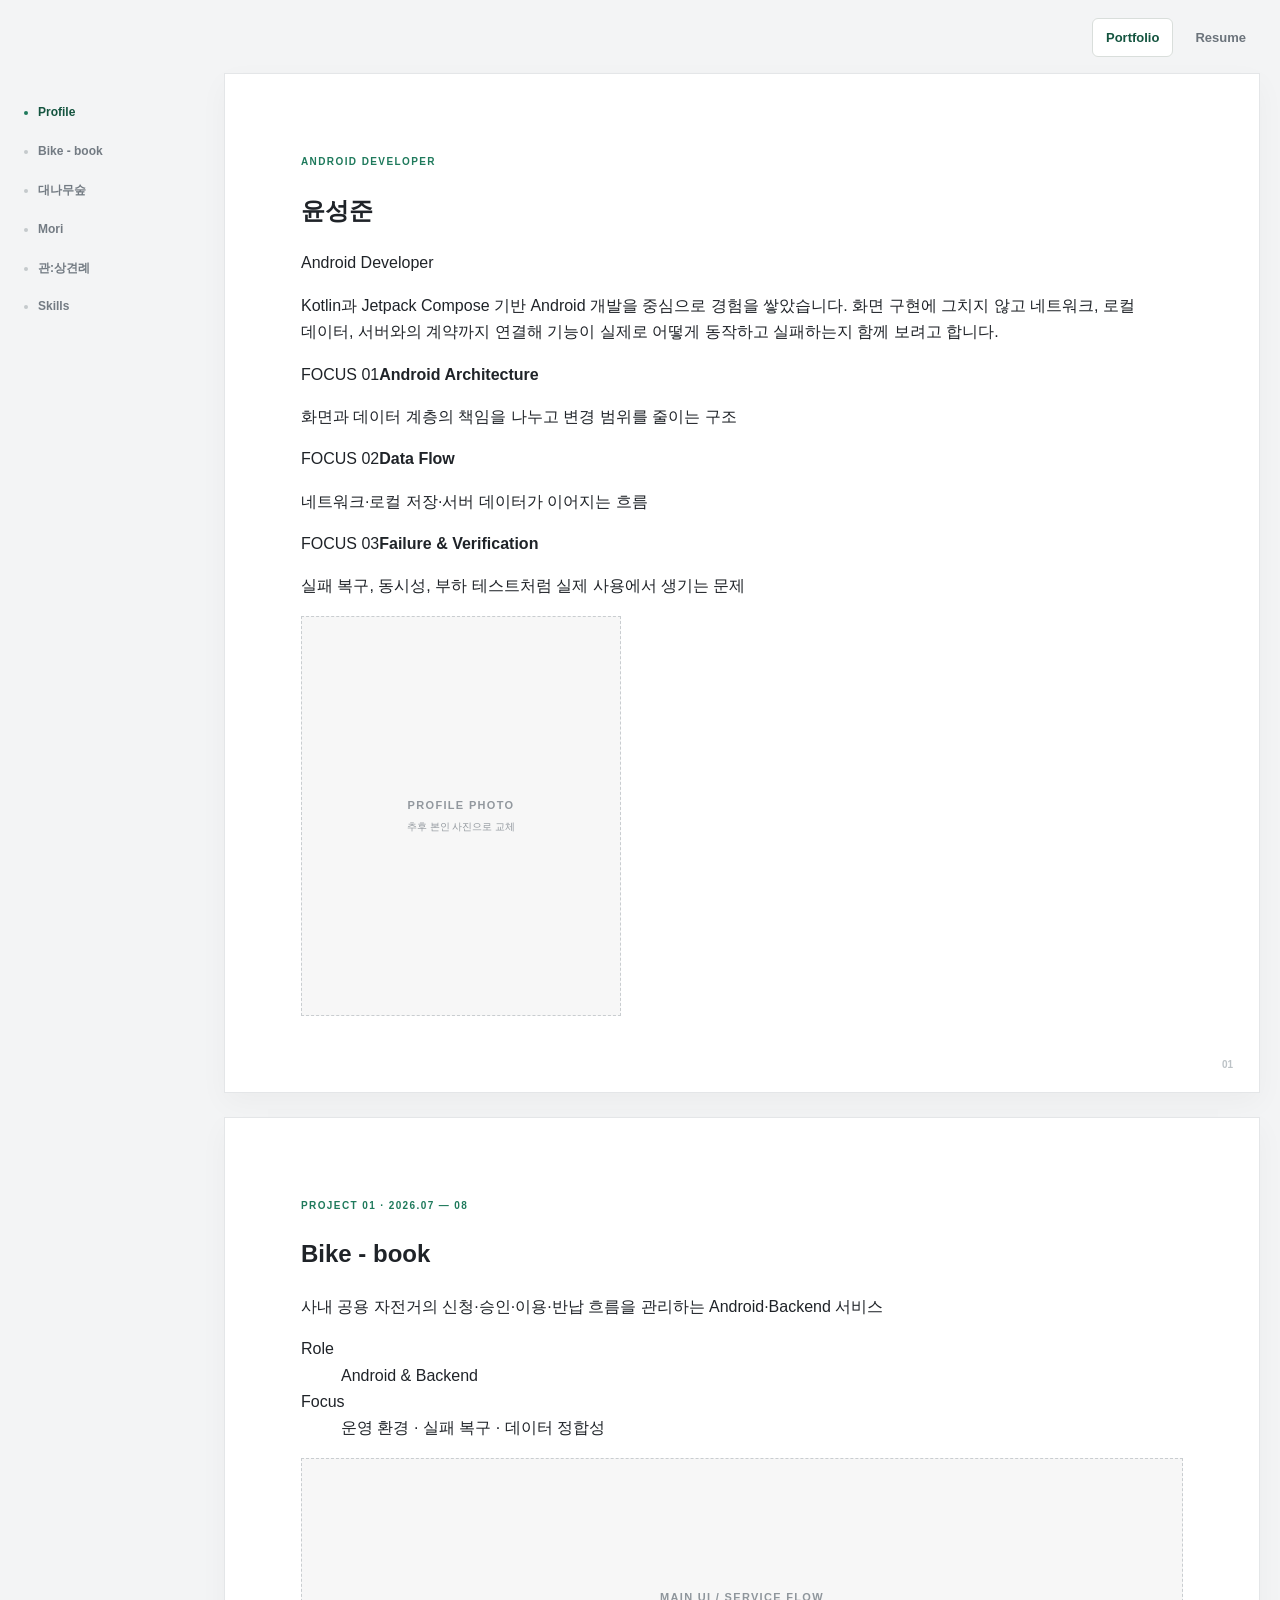
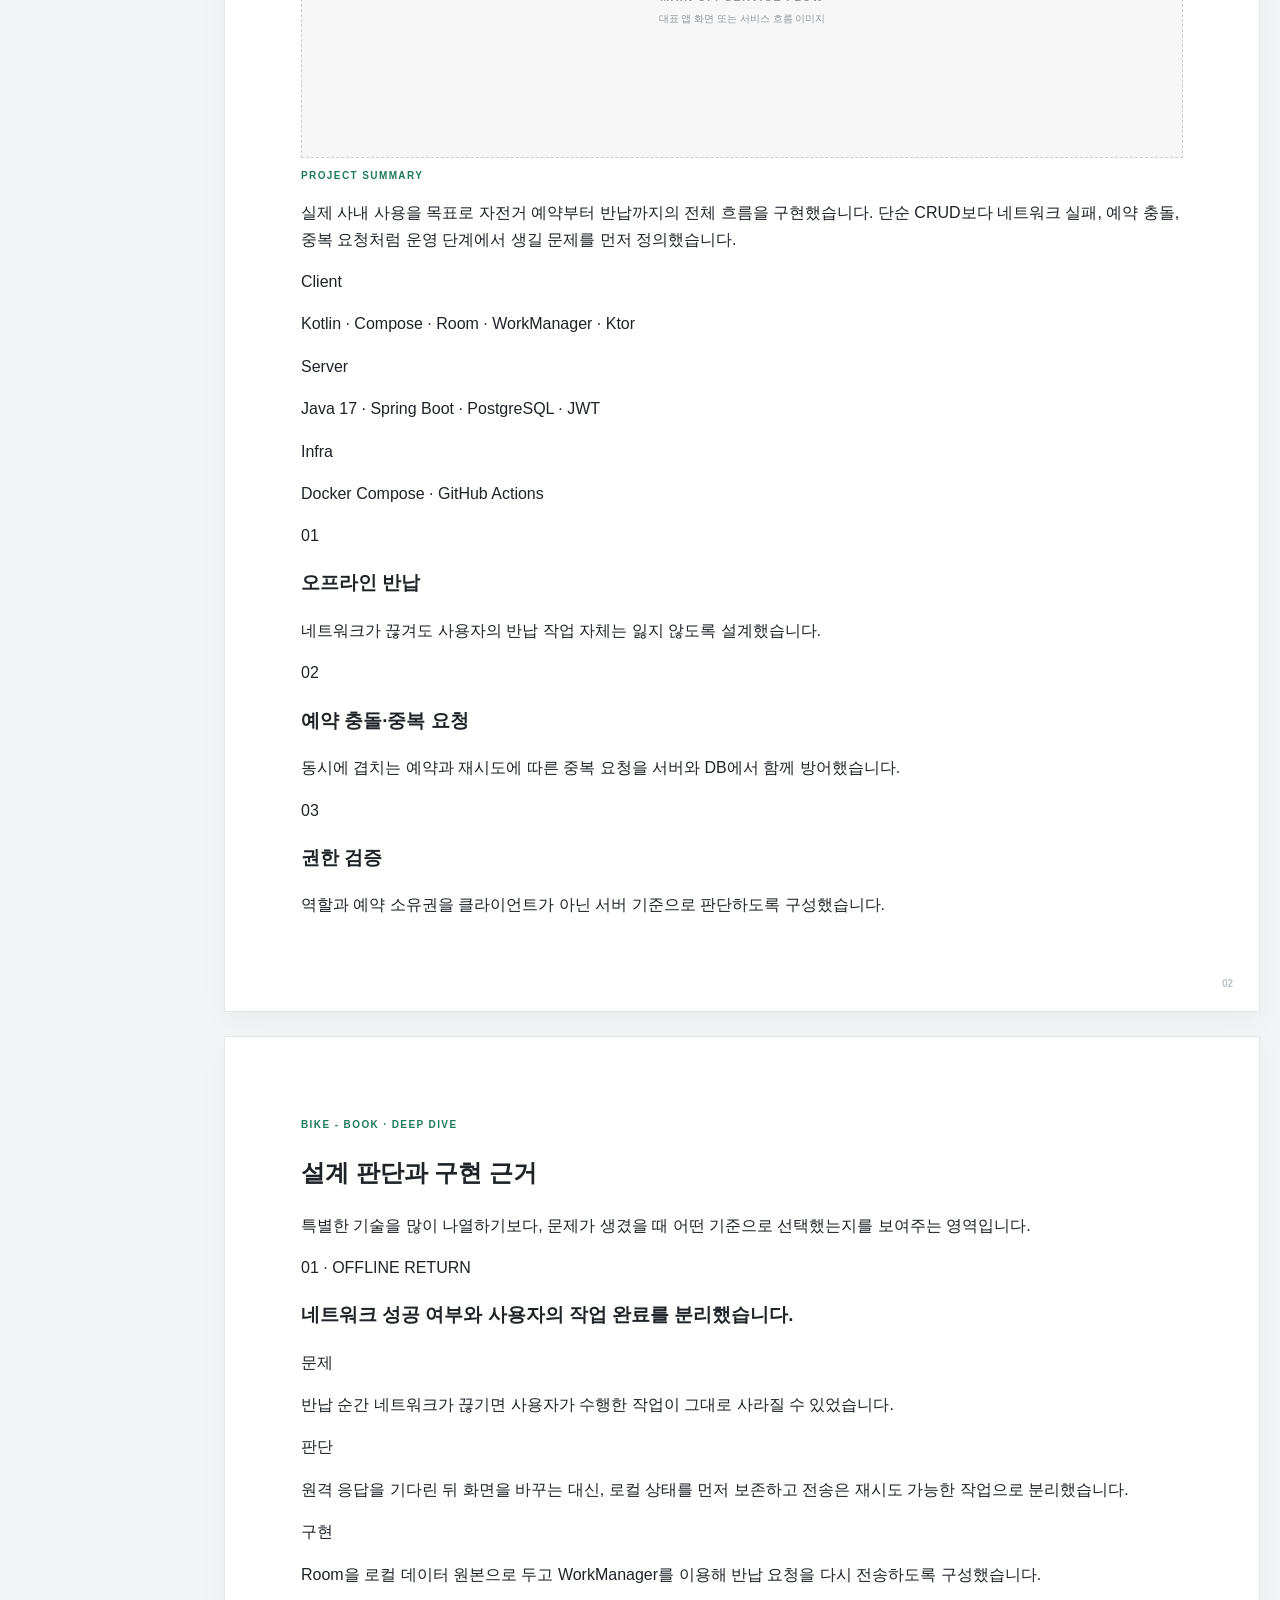
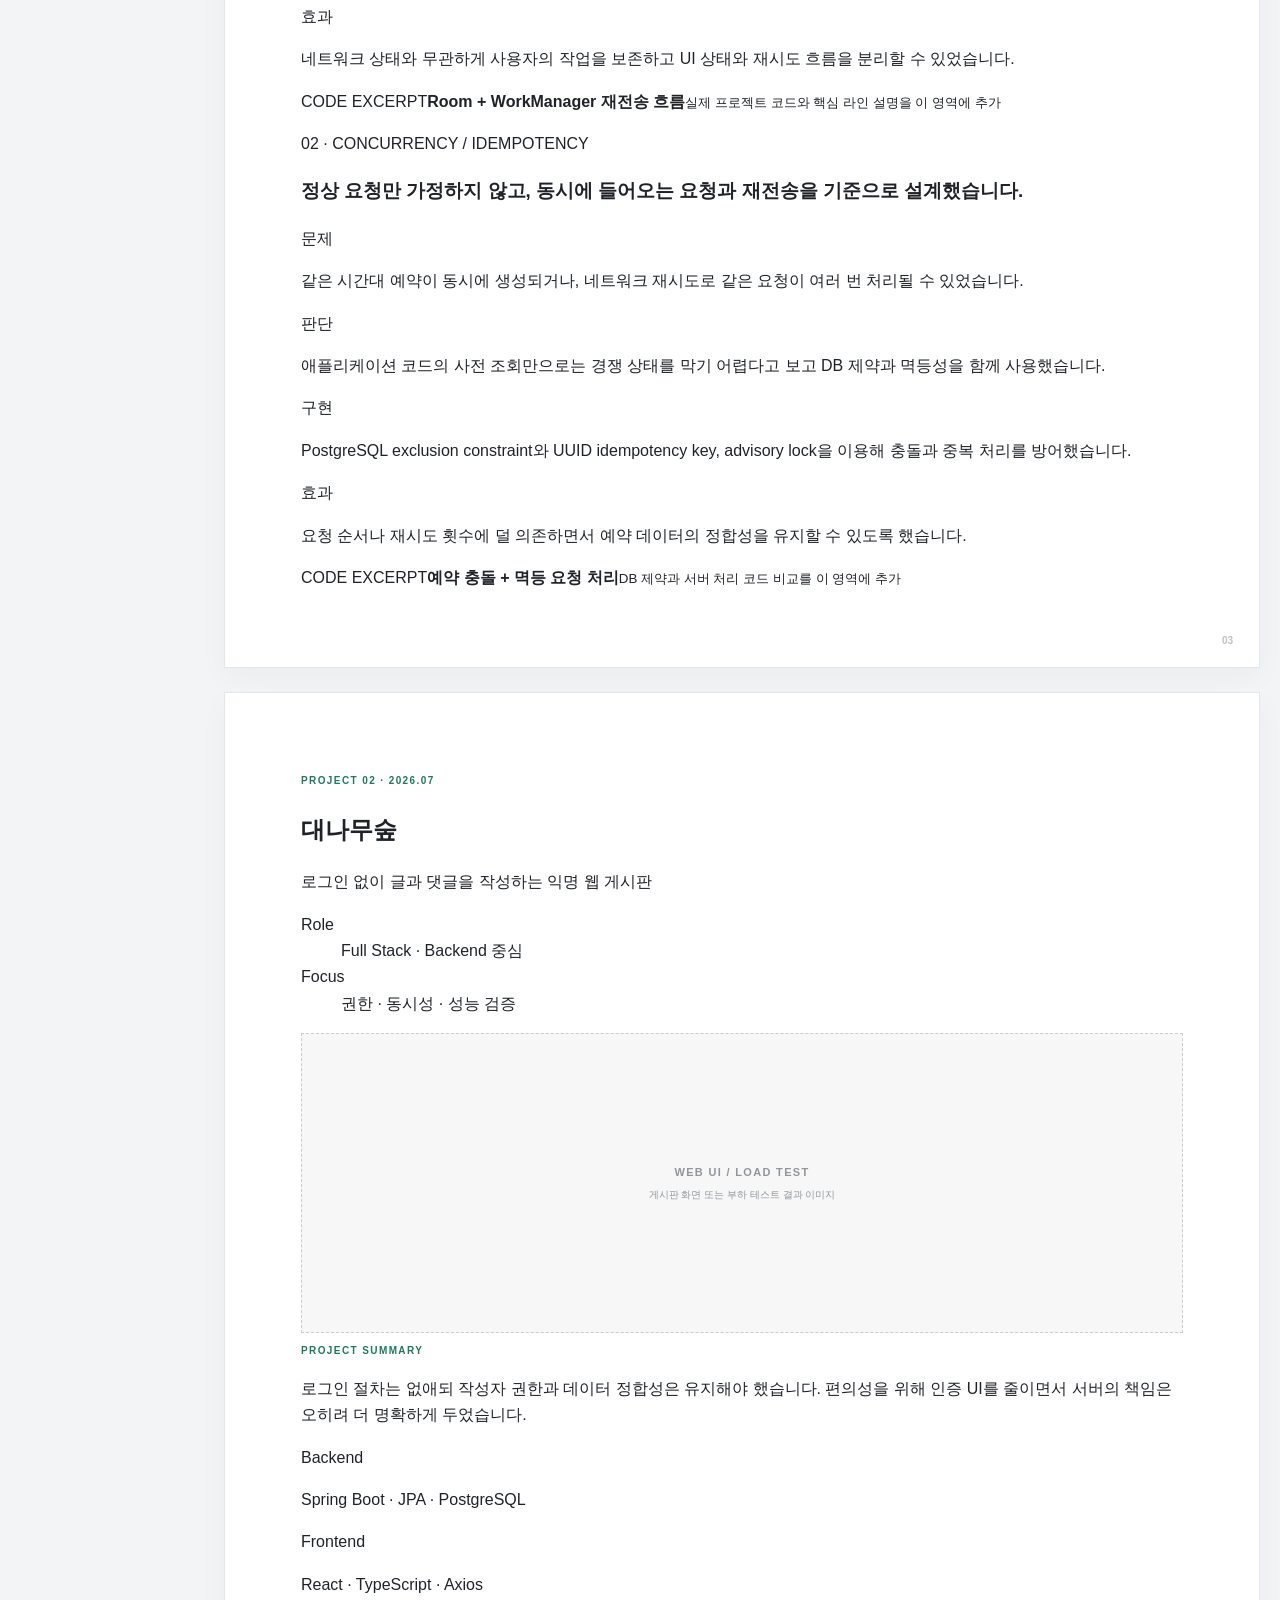
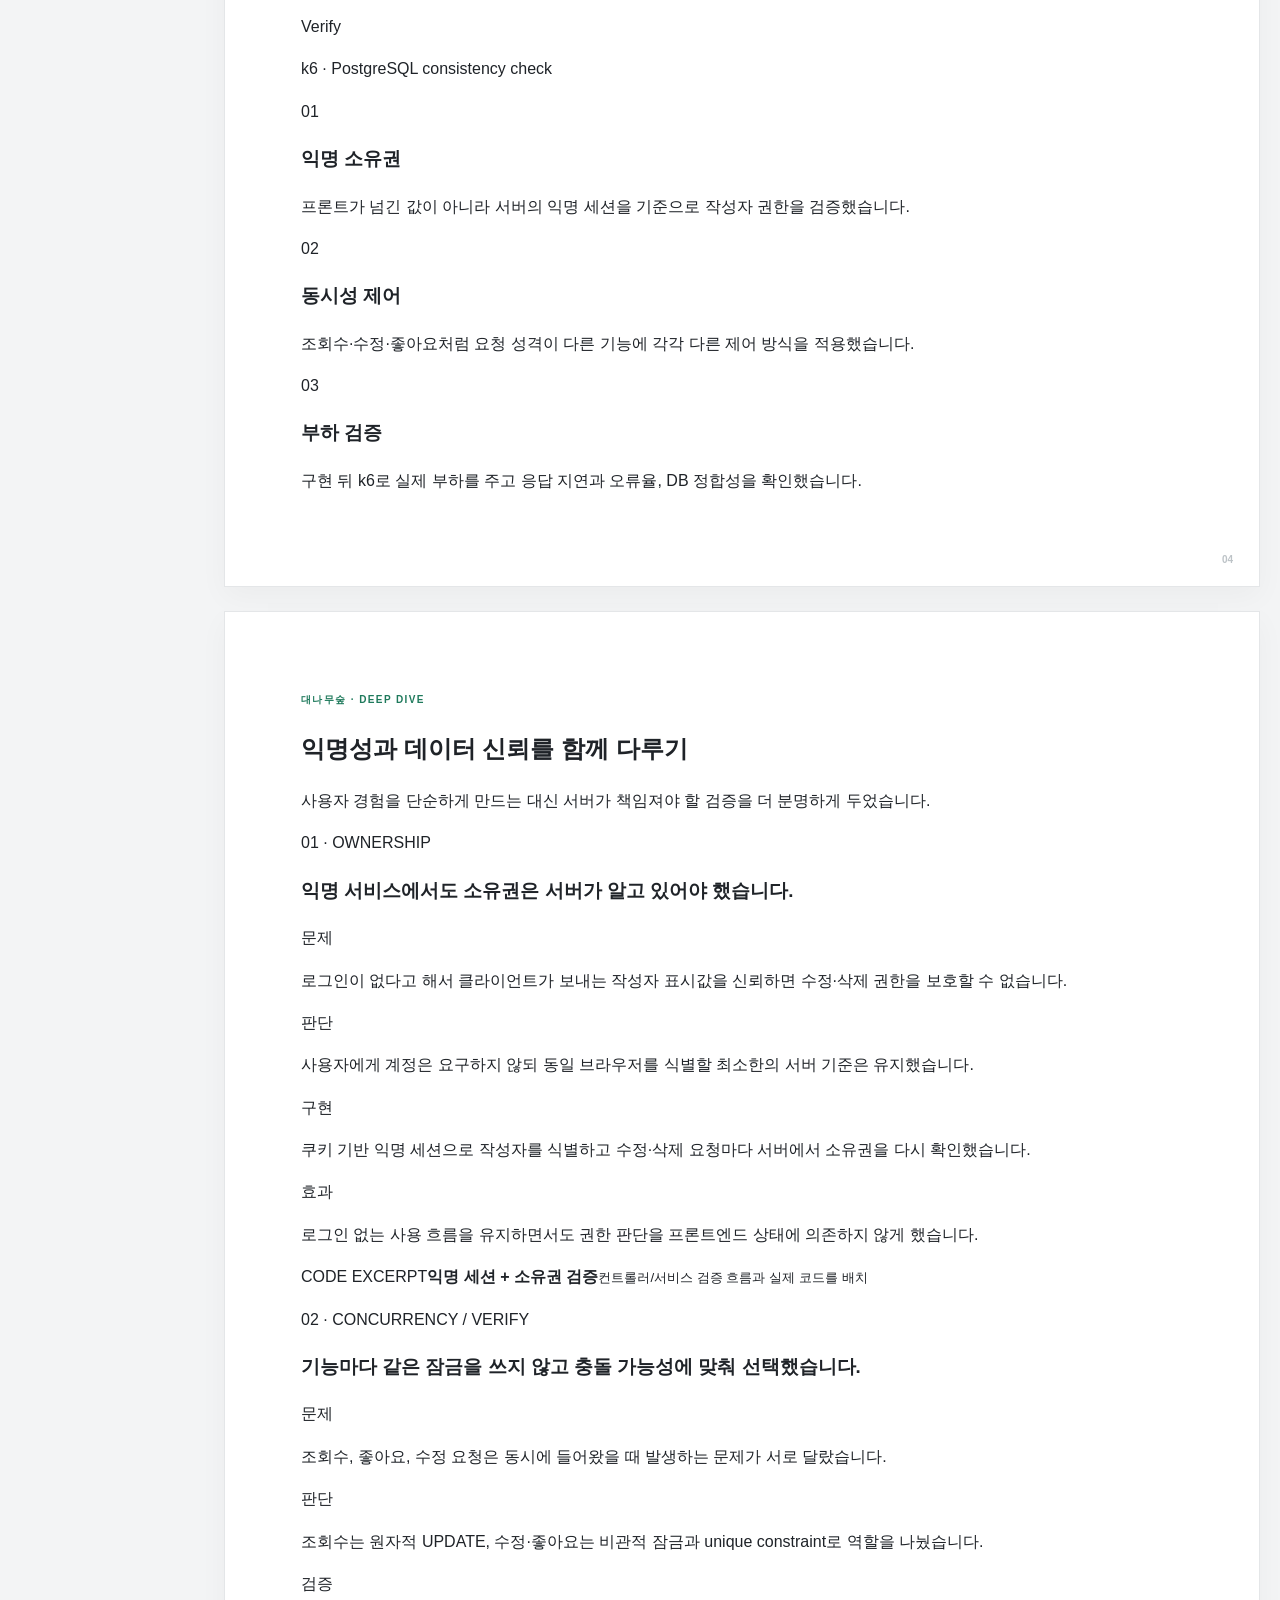
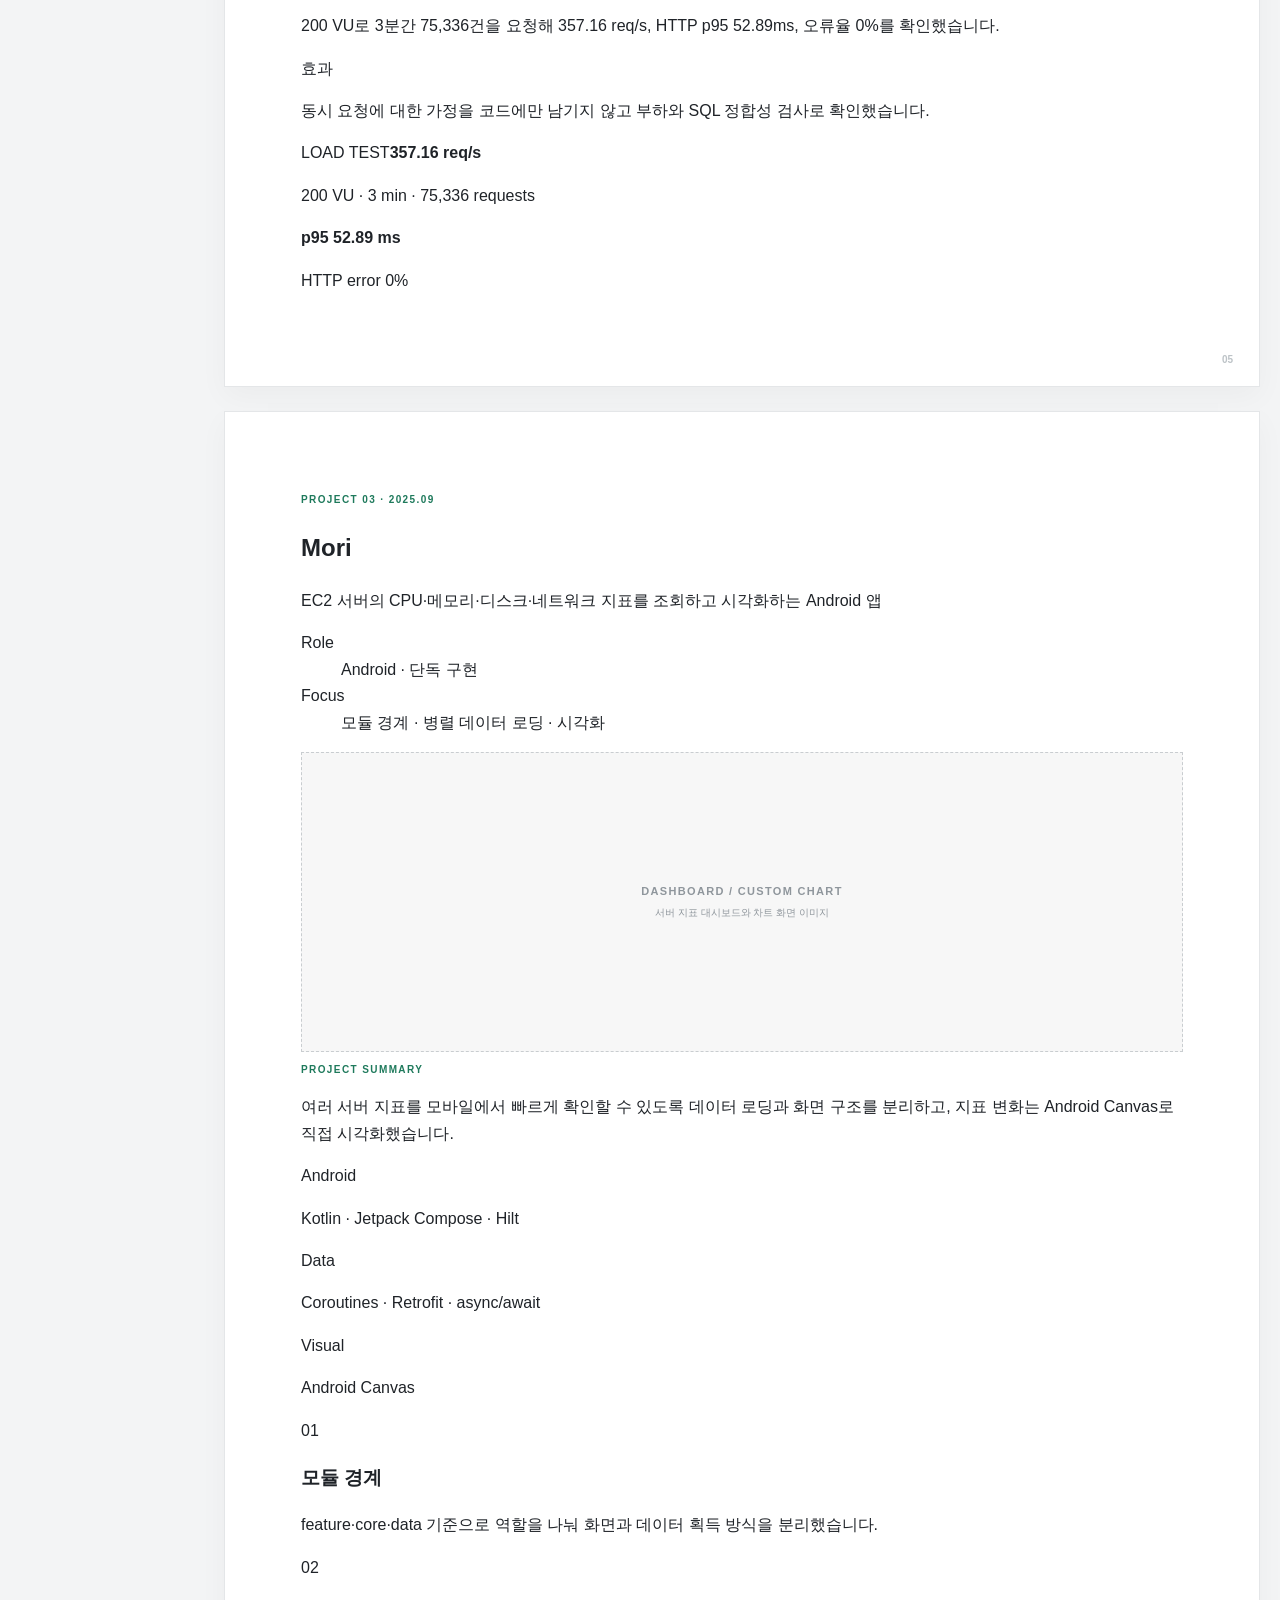
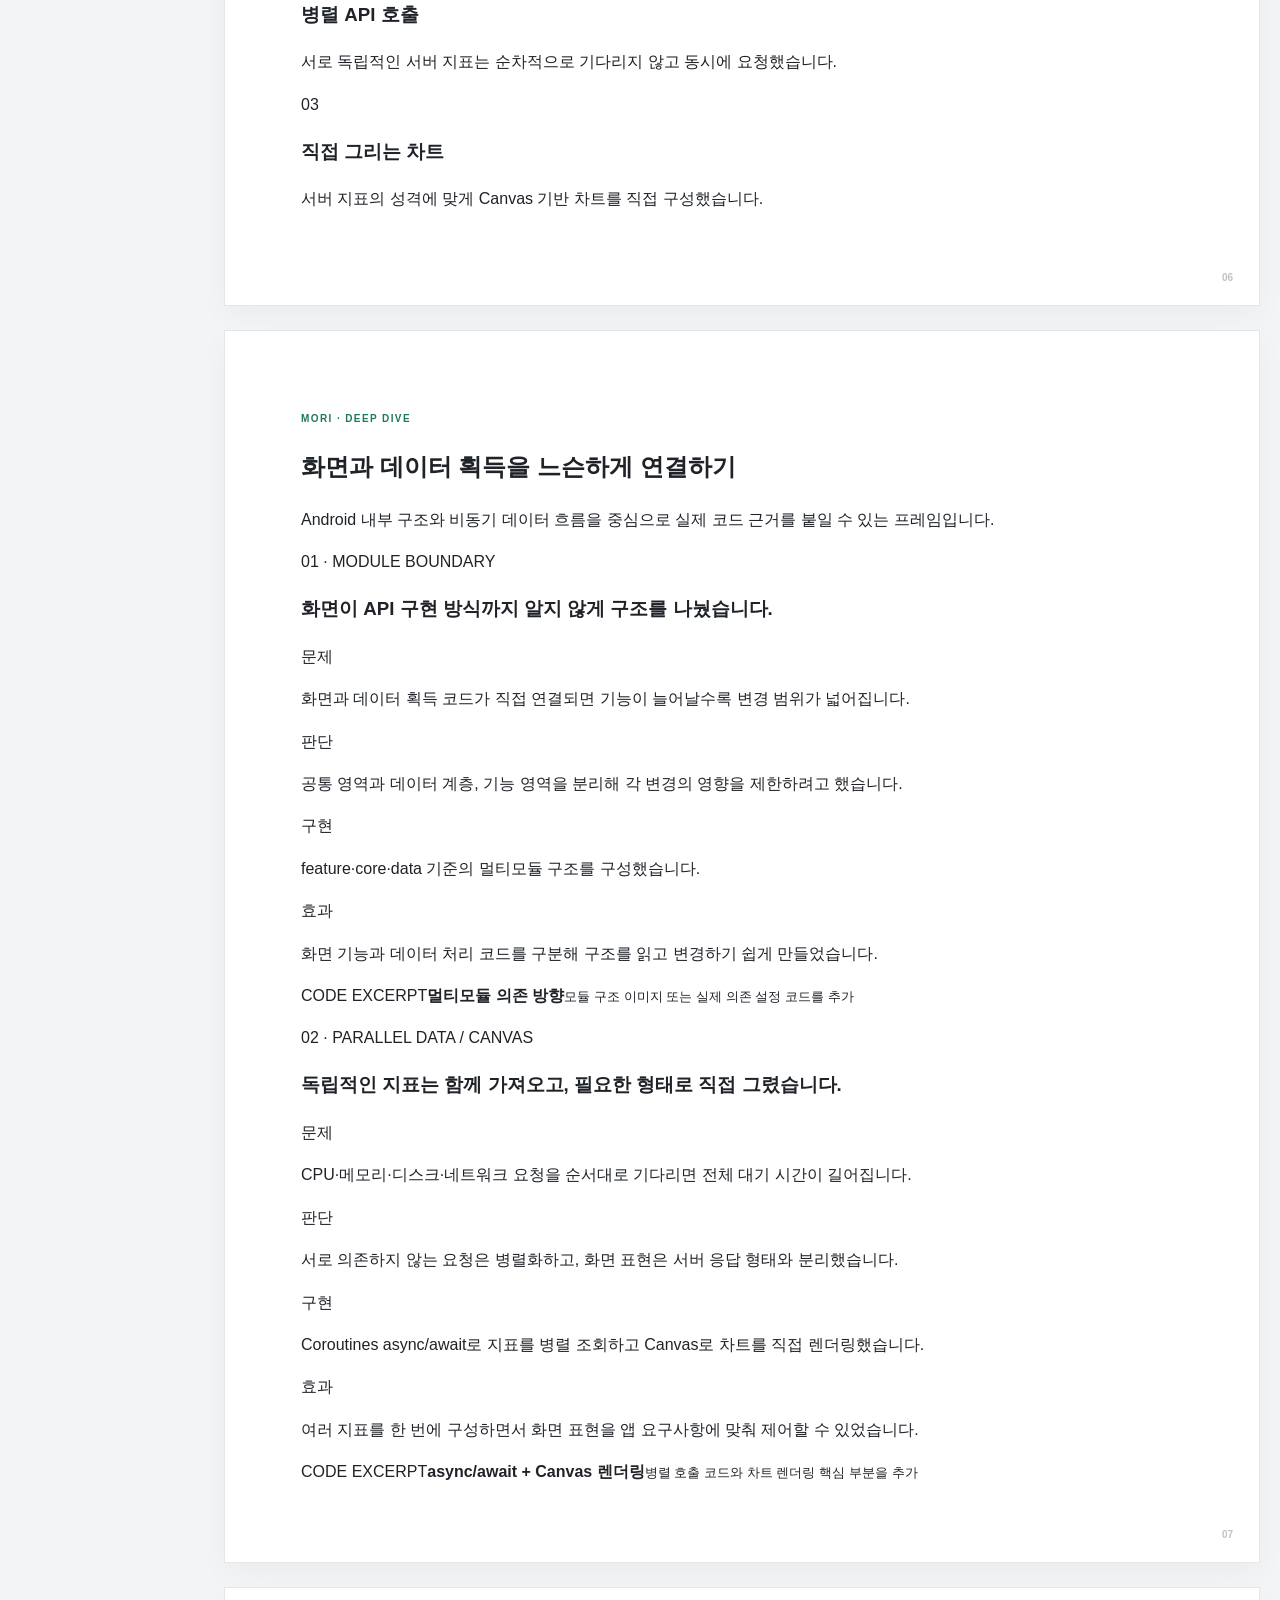
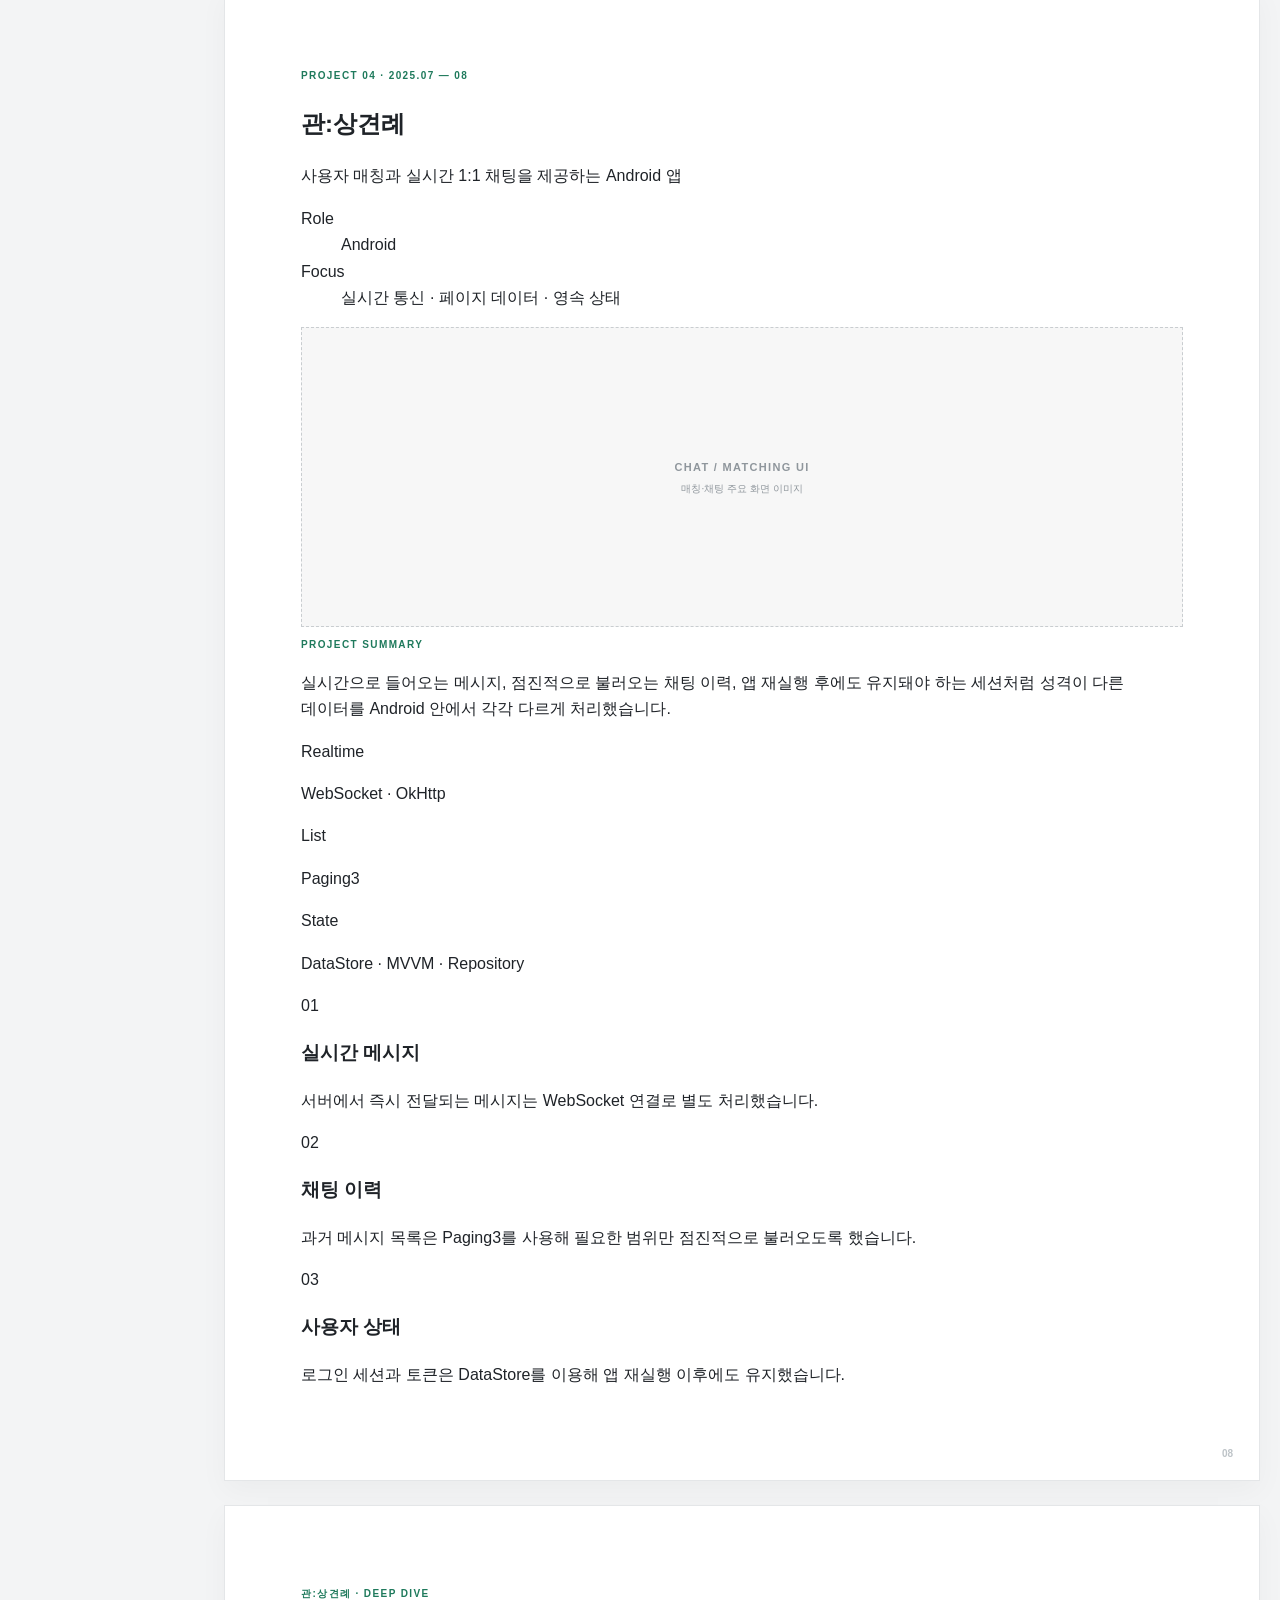
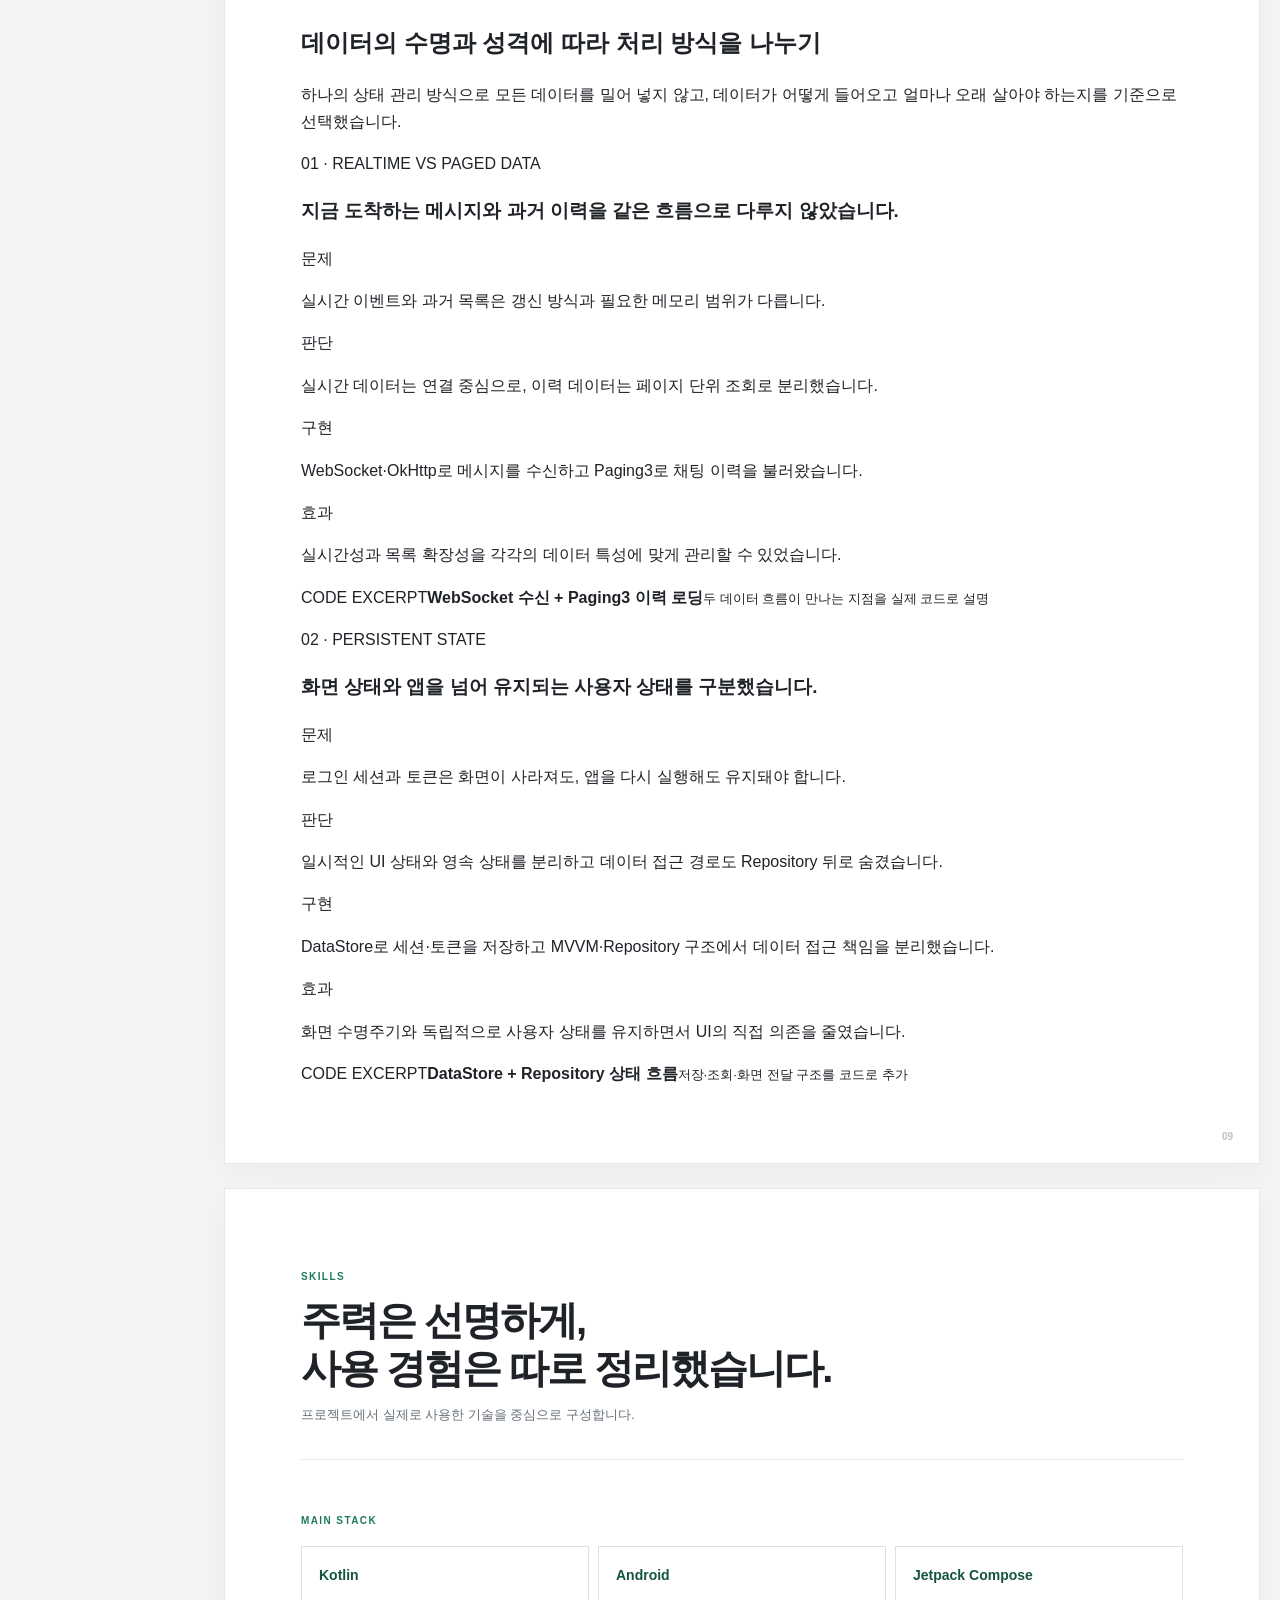
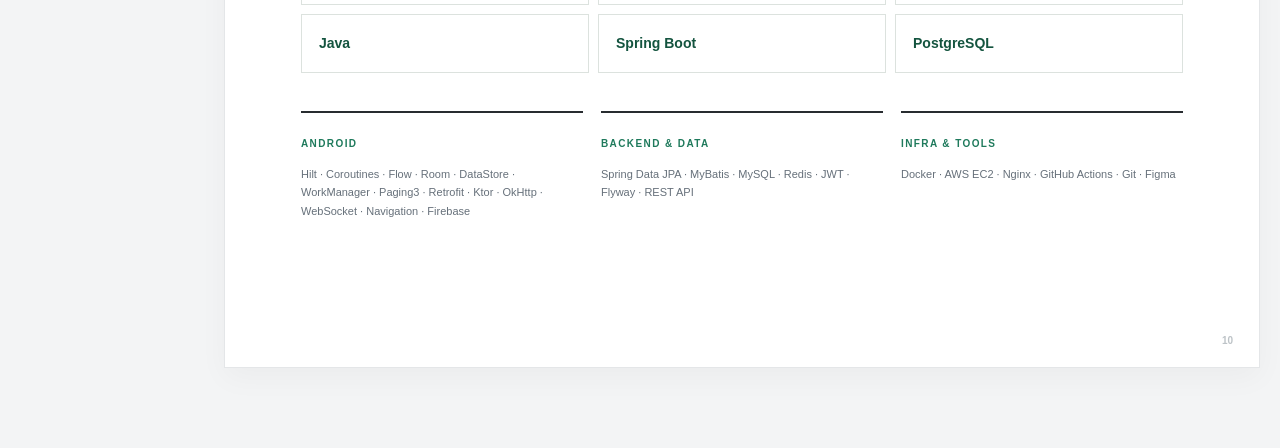
==== commit e17cfa50: "Reframe portfolio into two-page project case studies" ====
--- a/portfolio/index.html
+++ b/portfolio/index.html
@@ -17,7 +17,6 @@
 
   <div class="portfolio-shell">
     <aside class="side-panel" aria-label="Portfolio sections">
-      <p class="toc-title">CONTENTS</p>
       <nav class="section-nav">
         <a class="active" href="#profile">Profile</a>
         <a href="#bike-book">Bike - book</a>
@@ -29,20 +28,21 @@
     </aside>
 
     <main class="portfolio-content">
-      <section id="profile" class="folio-page cover-page observed-section">
-        <div class="cover-copy">
-          <p class="page-kicker">ANDROID DEVELOPER PORTFOLIO</p>
-          <h1>화면을 만드는 데서 끝나지 않고,<br />동작하는 이유까지 설계합니다.</h1>
-          <p class="cover-intro">
-            Kotlin과 Jetpack Compose 기반 Android 개발을 중심으로,
-            네트워크·데이터 처리와 Java·Spring Boot 백엔드까지 함께 경험했습니다.
-            기능을 구현할 때는 실패 상황과 데이터 흐름, 이후의 변경 가능성까지 생각하려고 합니다.
+      <section id="profile" class="folio-page profile-page observed-section">
+        <div class="profile-main">
+          <p class="page-kicker">ANDROID DEVELOPER</p>
+          <h1>윤성준</h1>
+          <p class="profile-role">Android Developer</p>
+          <p class="profile-intro">
+            Kotlin과 Jetpack Compose 기반 Android 개발을 중심으로 경험을 쌓았습니다.
+            화면 구현에 그치지 않고 네트워크, 로컬 데이터, 서버와의 계약까지 연결해
+            기능이 실제로 어떻게 동작하고 실패하는지 함께 보려고 합니다.
           </p>
 
-          <div class="focus-row">
-            <div><span>01</span><strong>Android</strong><p>앱 구조와 상태 흐름</p></div>
-            <div><span>02</span><strong>Data Flow</strong><p>네트워크·저장·동시성</p></div>
-            <div><span>03</span><strong>Verification</strong><p>실패 복구·부하 검증</p></div>
+          <div class="profile-focus">
+            <div><span>FOCUS 01</span><strong>Android Architecture</strong><p>화면과 데이터 계층의 책임을 나누고 변경 범위를 줄이는 구조</p></div>
+            <div><span>FOCUS 02</span><strong>Data Flow</strong><p>네트워크·로컬 저장·서버 데이터가 이어지는 흐름</p></div>
+            <div><span>FOCUS 03</span><strong>Failure & Verification</strong><p>실패 복구, 동시성, 부하 테스트처럼 실제 사용에서 생기는 문제</p></div>
           </div>
         </div>
 
@@ -52,206 +52,297 @@
             <small>추후 본인 사진으로 교체</small>
           </div>
         </div>
-
         <p class="page-number">01</p>
       </section>
 
-      <section id="bike-book" class="folio-page project-page observed-section">
-        <header class="project-head">
+      <section id="bike-book" class="folio-page project-overview-page observed-section">
+        <header class="project-title-row">
           <div>
-            <p class="page-kicker">PROJECT 01 · ANDROID / BACKEND</p>
+            <p class="page-kicker">PROJECT 01 · 2026.07 — 08</p>
             <h2>Bike - book</h2>
-            <p>사내 공용 자전거의 신청·승인·이용·반납 흐름을 관리하는 서비스</p>
-          </div>
-          <div class="role-box"><span>ROLE</span><strong>Android & Backend</strong><small>기술 설계 및 구현</small></div>
-        </header>
-
-        <div class="hero-grid">
-          <div class="visual-placeholder"><strong>MAIN UI / FLOW</strong><span>대표 화면 또는 서비스 흐름 이미지</span></div>
-          <div class="overview-card">
-            <p class="mini-label">WHY THIS PROJECT</p>
-            <h3>실제 사용 환경에서는 정상 요청보다 실패 상황이 더 중요했습니다.</h3>
-            <p>네트워크 단절, 같은 시간대 예약, 재전송에 따른 중복 요청, 사용자별 권한까지 함께 고려해야 했습니다.</p>
-            <div class="tech-inline">Kotlin · Compose · Room · WorkManager · Ktor · Spring Boot · PostgreSQL</div>
-          </div>
-        </div>
-
-        <div class="decision-grid">
-          <article>
-            <p class="mini-label">DESIGN DECISION</p>
-            <h3>네트워크 성공 여부만으로 사용자 작업의 완료를 판단하지 않았습니다.</h3>
-            <p>Room을 앱의 로컬 단일 소스로 두고, 네트워크가 끊겨도 반납 상태를 보존한 뒤 WorkManager가 재전송하도록 구성했습니다.</p>
-          </article>
-          <article>
-            <p class="mini-label">WHY</p>
-            <h3>사용자는 네트워크 상태와 무관하게 자신의 작업이 보존되길 기대합니다.</h3>
-            <p>UI가 원격 응답에 직접 의존하지 않게 하면 화면 상태와 재시도 흐름을 분리할 수 있고, 실패 후 복구도 일관되게 다룰 수 있습니다.</p>
-          </article>
-          <article class="effect-card">
-            <p class="mini-label">EFFECT</p>
-            <h3>오프라인 상황에서도 작업을 잃지 않는 흐름</h3>
-            <p>반납 요청을 다시 시도할 수 있고, 로컬 상태를 기준으로 UI를 유지해 사용자 경험의 단절을 줄였습니다.</p>
-          </article>
-        </div>
-
-        <div class="code-row">
-          <div class="code-slot"><span>CODE EXCERPT</span><strong>Room + WorkManager 재전송 흐름</strong><small>실제 프로젝트 코드 스니펫 추가 예정</small></div>
-          <div class="code-note">
-            <p class="mini-label">MORE DECISIONS</p>
-            <ul>
-              <li>PostgreSQL exclusion constraint로 시간대 예약 충돌을 DB에서도 방어</li>
-              <li>UUID idempotency key와 advisory lock으로 중복 요청 처리</li>
-              <li>JWT·Refresh Token rotation과 서버 측 역할·소유권 검증</li>
-              <li>Repository 인터페이스와 Fake/Ktor RemoteDataSource 분리로 교체 가능성 확보</li>
-            </ul>
-          </div>
-        </div>
-
-        <div class="result-line"><span>RESULT</span><strong>사내 실제 사용 가능성 검토 단계까지 진행</strong><p>운영 환경과 보안 기준을 개발 과정에서 직접 마주한 프로젝트입니다.</p></div>
+            <p class="project-subtitle">사내 공용 자전거의 신청·승인·이용·반납 흐름을 관리하는 Android·Backend 서비스</p>
+          </div>
+          <dl class="project-meta">
+            <div><dt>Role</dt><dd>Android & Backend</dd></div>
+            <div><dt>Focus</dt><dd>운영 환경 · 실패 복구 · 데이터 정합성</dd></div>
+          </dl>
+        </header>
+
+        <div class="project-overview-grid">
+          <div class="visual-placeholder hero-visual">
+            <strong>MAIN UI / SERVICE FLOW</strong>
+            <span>대표 앱 화면 또는 서비스 흐름 이미지</span>
+          </div>
+          <aside class="overview-panel">
+            <p class="mini-label">PROJECT SUMMARY</p>
+            <p>실제 사내 사용을 목표로 자전거 예약부터 반납까지의 전체 흐름을 구현했습니다. 단순 CRUD보다 네트워크 실패, 예약 충돌, 중복 요청처럼 운영 단계에서 생길 문제를 먼저 정의했습니다.</p>
+            <div class="stack-list"><span>Client</span><p>Kotlin · Compose · Room · WorkManager · Ktor</p></div>
+            <div class="stack-list"><span>Server</span><p>Java 17 · Spring Boot · PostgreSQL · JWT</p></div>
+            <div class="stack-list"><span>Infra</span><p>Docker Compose · GitHub Actions</p></div>
+          </aside>
+        </div>
+
+        <div class="focus-cards">
+          <article><span>01</span><h3>오프라인 반납</h3><p>네트워크가 끊겨도 사용자의 반납 작업 자체는 잃지 않도록 설계했습니다.</p></article>
+          <article><span>02</span><h3>예약 충돌·중복 요청</h3><p>동시에 겹치는 예약과 재시도에 따른 중복 요청을 서버와 DB에서 함께 방어했습니다.</p></article>
+          <article><span>03</span><h3>권한 검증</h3><p>역할과 예약 소유권을 클라이언트가 아닌 서버 기준으로 판단하도록 구성했습니다.</p></article>
+        </div>
         <p class="page-number">02</p>
       </section>
 
-      <section id="bamboo" class="folio-page project-page observed-section">
-        <header class="project-head">
+      <section class="folio-page project-detail-page">
+        <header class="detail-page-head">
+          <div><p class="page-kicker">BIKE - BOOK · DEEP DIVE</p><h2>설계 판단과 구현 근거</h2></div>
+          <p>특별한 기술을 많이 나열하기보다, 문제가 생겼을 때 어떤 기준으로 선택했는지를 보여주는 영역입니다.</p>
+        </header>
+
+        <article class="deep-dive-block">
+          <div class="decision-copy">
+            <p class="decision-index">01 · OFFLINE RETURN</p>
+            <h3>네트워크 성공 여부와 사용자의 작업 완료를 분리했습니다.</h3>
+            <div class="reason-flow">
+              <div><span>문제</span><p>반납 순간 네트워크가 끊기면 사용자가 수행한 작업이 그대로 사라질 수 있었습니다.</p></div>
+              <div><span>판단</span><p>원격 응답을 기다린 뒤 화면을 바꾸는 대신, 로컬 상태를 먼저 보존하고 전송은 재시도 가능한 작업으로 분리했습니다.</p></div>
+              <div><span>구현</span><p>Room을 로컬 데이터 원본으로 두고 WorkManager를 이용해 반납 요청을 다시 전송하도록 구성했습니다.</p></div>
+              <div><span>효과</span><p>네트워크 상태와 무관하게 사용자의 작업을 보존하고 UI 상태와 재시도 흐름을 분리할 수 있었습니다.</p></div>
+            </div>
+          </div>
+          <div class="code-frame"><span>CODE EXCERPT</span><strong>Room + WorkManager 재전송 흐름</strong><small>실제 프로젝트 코드와 핵심 라인 설명을 이 영역에 추가</small></div>
+        </article>
+
+        <article class="deep-dive-block">
+          <div class="decision-copy">
+            <p class="decision-index">02 · CONCURRENCY / IDEMPOTENCY</p>
+            <h3>정상 요청만 가정하지 않고, 동시에 들어오는 요청과 재전송을 기준으로 설계했습니다.</h3>
+            <div class="reason-flow">
+              <div><span>문제</span><p>같은 시간대 예약이 동시에 생성되거나, 네트워크 재시도로 같은 요청이 여러 번 처리될 수 있었습니다.</p></div>
+              <div><span>판단</span><p>애플리케이션 코드의 사전 조회만으로는 경쟁 상태를 막기 어렵다고 보고 DB 제약과 멱등성을 함께 사용했습니다.</p></div>
+              <div><span>구현</span><p>PostgreSQL exclusion constraint와 UUID idempotency key, advisory lock을 이용해 충돌과 중복 처리를 방어했습니다.</p></div>
+              <div><span>효과</span><p>요청 순서나 재시도 횟수에 덜 의존하면서 예약 데이터의 정합성을 유지할 수 있도록 했습니다.</p></div>
+            </div>
+          </div>
+          <div class="code-frame"><span>CODE EXCERPT</span><strong>예약 충돌 + 멱등 요청 처리</strong><small>DB 제약과 서버 처리 코드 비교를 이 영역에 추가</small></div>
+        </article>
+        <p class="page-number">03</p>
+      </section>
+
+      <section id="bamboo" class="folio-page project-overview-page observed-section">
+        <header class="project-title-row">
           <div>
-            <p class="page-kicker">PROJECT 02 · BACKEND / FRONTEND</p>
+            <p class="page-kicker">PROJECT 02 · 2026.07</p>
             <h2>대나무숲</h2>
-            <p>로그인 없이 사용하는 사내 익명 게시판</p>
-          </div>
-          <div class="role-box"><span>ROLE</span><strong>Full Stack</strong><small>Backend 중심 설계 및 구현</small></div>
-        </header>
-
-        <div class="hero-grid reverse">
-          <div class="overview-card">
-            <p class="mini-label">CORE QUESTION</p>
-            <h3>익명 서비스라고 해서 권한과 정합성까지 익명일 수는 없었습니다.</h3>
-            <p>사용자에게 로그인 절차는 없애되 작성자 소유권과 동시 요청의 데이터 정합성은 서버가 책임지도록 설계했습니다.</p>
-            <div class="tech-inline">Spring Boot · JPA · PostgreSQL · React · TypeScript · k6</div>
-          </div>
-          <div class="visual-placeholder"><strong>WEB UI / LOAD TEST</strong><span>게시판 화면 또는 부하 테스트 결과 이미지</span></div>
-        </div>
-
-        <div class="decision-grid">
-          <article>
-            <p class="mini-label">DESIGN DECISION</p>
-            <h3>작성자 여부를 프론트 값이 아니라 서버 세션으로 확인했습니다.</h3>
-            <p>쿠키 기반 익명 세션을 사용하고 수정·삭제 시 서버가 소유권을 다시 검증하도록 했습니다.</p>
-          </article>
-          <article>
-            <p class="mini-label">CONCURRENCY</p>
-            <h3>동시에 요청돼도 결과가 우연에 맡겨지지 않도록 했습니다.</h3>
-            <p>조회수는 원자적 UPDATE, 수정·좋아요에는 비관적 잠금과 unique constraint를 적용했습니다.</p>
-          </article>
-          <article class="effect-card">
-            <p class="mini-label">EFFECT</p>
-            <h3>권한과 데이터 정합성을 서버가 끝까지 보장</h3>
-            <p>사용 편의성을 위해 인증 UI를 줄이면서도 작성자 검증과 중복 데이터 방지는 유지했습니다.</p>
-          </article>
-        </div>
-
-        <div class="code-row">
-          <div class="code-slot"><span>CODE EXCERPT</span><strong>원자적 조회수 / 동시성 제어</strong><small>실제 프로젝트 코드 스니펫 추가 예정</small></div>
-          <div class="metric-card"><span>LOAD TEST</span><strong>357.16 req/s</strong><p>200 VU · 3분 · 75,336 requests</p><strong>p95 52.89 ms</strong><p>HTTP error 0%</p></div>
-        </div>
-
-        <p class="page-number">03</p>
-      </section>
-
-      <section id="mori" class="folio-page project-page observed-section">
-        <header class="project-head">
+            <p class="project-subtitle">로그인 없이 글과 댓글을 작성하는 익명 웹 게시판</p>
+          </div>
+          <dl class="project-meta">
+            <div><dt>Role</dt><dd>Full Stack · Backend 중심</dd></div>
+            <div><dt>Focus</dt><dd>권한 · 동시성 · 성능 검증</dd></div>
+          </dl>
+        </header>
+
+        <div class="project-overview-grid">
+          <div class="visual-placeholder hero-visual"><strong>WEB UI / LOAD TEST</strong><span>게시판 화면 또는 부하 테스트 결과 이미지</span></div>
+          <aside class="overview-panel">
+            <p class="mini-label">PROJECT SUMMARY</p>
+            <p>로그인 절차는 없애되 작성자 권한과 데이터 정합성은 유지해야 했습니다. 편의성을 위해 인증 UI를 줄이면서 서버의 책임은 오히려 더 명확하게 두었습니다.</p>
+            <div class="stack-list"><span>Backend</span><p>Spring Boot · JPA · PostgreSQL</p></div>
+            <div class="stack-list"><span>Frontend</span><p>React · TypeScript · Axios</p></div>
+            <div class="stack-list"><span>Verify</span><p>k6 · PostgreSQL consistency check</p></div>
+          </aside>
+        </div>
+
+        <div class="focus-cards">
+          <article><span>01</span><h3>익명 소유권</h3><p>프론트가 넘긴 값이 아니라 서버의 익명 세션을 기준으로 작성자 권한을 검증했습니다.</p></article>
+          <article><span>02</span><h3>동시성 제어</h3><p>조회수·수정·좋아요처럼 요청 성격이 다른 기능에 각각 다른 제어 방식을 적용했습니다.</p></article>
+          <article><span>03</span><h3>부하 검증</h3><p>구현 뒤 k6로 실제 부하를 주고 응답 지연과 오류율, DB 정합성을 확인했습니다.</p></article>
+        </div>
+        <p class="page-number">04</p>
+      </section>
+
+      <section class="folio-page project-detail-page">
+        <header class="detail-page-head">
+          <div><p class="page-kicker">대나무숲 · DEEP DIVE</p><h2>익명성과 데이터 신뢰를 함께 다루기</h2></div>
+          <p>사용자 경험을 단순하게 만드는 대신 서버가 책임져야 할 검증을 더 분명하게 두었습니다.</p>
+        </header>
+
+        <article class="deep-dive-block">
+          <div class="decision-copy">
+            <p class="decision-index">01 · OWNERSHIP</p>
+            <h3>익명 서비스에서도 소유권은 서버가 알고 있어야 했습니다.</h3>
+            <div class="reason-flow">
+              <div><span>문제</span><p>로그인이 없다고 해서 클라이언트가 보내는 작성자 표시값을 신뢰하면 수정·삭제 권한을 보호할 수 없습니다.</p></div>
+              <div><span>판단</span><p>사용자에게 계정은 요구하지 않되 동일 브라우저를 식별할 최소한의 서버 기준은 유지했습니다.</p></div>
+              <div><span>구현</span><p>쿠키 기반 익명 세션으로 작성자를 식별하고 수정·삭제 요청마다 서버에서 소유권을 다시 확인했습니다.</p></div>
+              <div><span>효과</span><p>로그인 없는 사용 흐름을 유지하면서도 권한 판단을 프론트엔드 상태에 의존하지 않게 했습니다.</p></div>
+            </div>
+          </div>
+          <div class="code-frame"><span>CODE EXCERPT</span><strong>익명 세션 + 소유권 검증</strong><small>컨트롤러/서비스 검증 흐름과 실제 코드를 배치</small></div>
+        </article>
+
+        <article class="deep-dive-block">
+          <div class="decision-copy">
+            <p class="decision-index">02 · CONCURRENCY / VERIFY</p>
+            <h3>기능마다 같은 잠금을 쓰지 않고 충돌 가능성에 맞춰 선택했습니다.</h3>
+            <div class="reason-flow">
+              <div><span>문제</span><p>조회수, 좋아요, 수정 요청은 동시에 들어왔을 때 발생하는 문제가 서로 달랐습니다.</p></div>
+              <div><span>판단</span><p>조회수는 원자적 UPDATE, 수정·좋아요는 비관적 잠금과 unique constraint로 역할을 나눴습니다.</p></div>
+              <div><span>검증</span><p>200 VU로 3분간 75,336건을 요청해 357.16 req/s, HTTP p95 52.89ms, 오류율 0%를 확인했습니다.</p></div>
+              <div><span>효과</span><p>동시 요청에 대한 가정을 코드에만 남기지 않고 부하와 SQL 정합성 검사로 확인했습니다.</p></div>
+            </div>
+          </div>
+          <div class="metric-frame"><span>LOAD TEST</span><strong>357.16 req/s</strong><p>200 VU · 3 min · 75,336 requests</p><strong>p95 52.89 ms</strong><p>HTTP error 0%</p></div>
+        </article>
+        <p class="page-number">05</p>
+      </section>
+
+      <section id="mori" class="folio-page project-overview-page observed-section">
+        <header class="project-title-row">
           <div>
-            <p class="page-kicker">PROJECT 03 · ANDROID</p>
+            <p class="page-kicker">PROJECT 03 · 2025.09</p>
             <h2>Mori</h2>
-            <p>EC2 서버의 CPU·메모리·디스크·네트워크 상태를 조회하고 시각화하는 Android 앱</p>
-          </div>
-          <div class="role-box"><span>ROLE</span><strong>Android</strong><small>단독 구현</small></div>
-        </header>
-
-        <div class="wide-visual visual-placeholder"><strong>DASHBOARD / CUSTOM CHART</strong><span>서버 지표 대시보드 화면</span></div>
-
-        <div class="decision-grid">
-          <article>
-            <p class="mini-label">STRUCTURE</p>
-            <h3>화면이 데이터 획득 방식에 직접 묶이지 않게 했습니다.</h3>
-            <p>feature·core·data 기준으로 모듈을 나누고 화면과 데이터 계층의 책임을 분리했습니다.</p>
-          </article>
-          <article>
-            <p class="mini-label">DATA FLOW</p>
-            <h3>서로 독립적인 지표 요청은 기다리지 않고 함께 가져왔습니다.</h3>
-            <p>Coroutines async/await로 여러 서버 지표 API를 병렬 조회해 대시보드 데이터를 구성했습니다.</p>
-          </article>
-          <article class="effect-card">
-            <p class="mini-label">EFFECT</p>
-            <h3>화면 구조와 데이터 소스를 독립적으로 변경할 수 있는 기반</h3>
-            <p>데이터 획득 방식이 바뀌어도 UI 수정 범위를 줄이고, 여러 지표를 한 화면에서 빠르게 보여줄 수 있게 했습니다.</p>
-          </article>
-        </div>
-
-        <div class="code-row">
-          <div class="code-slot"><span>CODE EXCERPT</span><strong>async/await 병렬 조회</strong><small>실제 프로젝트 코드 스니펫 추가 예정</small></div>
-          <div class="code-slot"><span>CODE EXCERPT</span><strong>Canvas 기반 차트 렌더링</strong><small>실제 프로젝트 코드 스니펫 추가 예정</small></div>
-        </div>
-
-        <div class="tech-line"><strong>TECH</strong><span>Kotlin · Jetpack Compose · Hilt · Coroutines · Retrofit · Canvas</span></div>
-        <p class="page-number">04</p>
-      </section>
-
-      <section id="match" class="folio-page project-page observed-section">
-        <header class="project-head">
+            <p class="project-subtitle">EC2 서버의 CPU·메모리·디스크·네트워크 지표를 조회하고 시각화하는 Android 앱</p>
+          </div>
+          <dl class="project-meta">
+            <div><dt>Role</dt><dd>Android · 단독 구현</dd></div>
+            <div><dt>Focus</dt><dd>모듈 경계 · 병렬 데이터 로딩 · 시각화</dd></div>
+          </dl>
+        </header>
+
+        <div class="project-overview-grid">
+          <div class="visual-placeholder hero-visual"><strong>DASHBOARD / CUSTOM CHART</strong><span>서버 지표 대시보드와 차트 화면 이미지</span></div>
+          <aside class="overview-panel">
+            <p class="mini-label">PROJECT SUMMARY</p>
+            <p>여러 서버 지표를 모바일에서 빠르게 확인할 수 있도록 데이터 로딩과 화면 구조를 분리하고, 지표 변화는 Android Canvas로 직접 시각화했습니다.</p>
+            <div class="stack-list"><span>Android</span><p>Kotlin · Jetpack Compose · Hilt</p></div>
+            <div class="stack-list"><span>Data</span><p>Coroutines · Retrofit · async/await</p></div>
+            <div class="stack-list"><span>Visual</span><p>Android Canvas</p></div>
+          </aside>
+        </div>
+
+        <div class="focus-cards">
+          <article><span>01</span><h3>모듈 경계</h3><p>feature·core·data 기준으로 역할을 나눠 화면과 데이터 획득 방식을 분리했습니다.</p></article>
+          <article><span>02</span><h3>병렬 API 호출</h3><p>서로 독립적인 서버 지표는 순차적으로 기다리지 않고 동시에 요청했습니다.</p></article>
+          <article><span>03</span><h3>직접 그리는 차트</h3><p>서버 지표의 성격에 맞게 Canvas 기반 차트를 직접 구성했습니다.</p></article>
+        </div>
+        <p class="page-number">06</p>
+      </section>
+
+      <section class="folio-page project-detail-page">
+        <header class="detail-page-head">
+          <div><p class="page-kicker">MORI · DEEP DIVE</p><h2>화면과 데이터 획득을 느슨하게 연결하기</h2></div>
+          <p>Android 내부 구조와 비동기 데이터 흐름을 중심으로 실제 코드 근거를 붙일 수 있는 프레임입니다.</p>
+        </header>
+
+        <article class="deep-dive-block">
+          <div class="decision-copy">
+            <p class="decision-index">01 · MODULE BOUNDARY</p>
+            <h3>화면이 API 구현 방식까지 알지 않게 구조를 나눴습니다.</h3>
+            <div class="reason-flow">
+              <div><span>문제</span><p>화면과 데이터 획득 코드가 직접 연결되면 기능이 늘어날수록 변경 범위가 넓어집니다.</p></div>
+              <div><span>판단</span><p>공통 영역과 데이터 계층, 기능 영역을 분리해 각 변경의 영향을 제한하려고 했습니다.</p></div>
+              <div><span>구현</span><p>feature·core·data 기준의 멀티모듈 구조를 구성했습니다.</p></div>
+              <div><span>효과</span><p>화면 기능과 데이터 처리 코드를 구분해 구조를 읽고 변경하기 쉽게 만들었습니다.</p></div>
+            </div>
+          </div>
+          <div class="code-frame"><span>CODE EXCERPT</span><strong>멀티모듈 의존 방향</strong><small>모듈 구조 이미지 또는 실제 의존 설정 코드를 추가</small></div>
+        </article>
+
+        <article class="deep-dive-block">
+          <div class="decision-copy">
+            <p class="decision-index">02 · PARALLEL DATA / CANVAS</p>
+            <h3>독립적인 지표는 함께 가져오고, 필요한 형태로 직접 그렸습니다.</h3>
+            <div class="reason-flow">
+              <div><span>문제</span><p>CPU·메모리·디스크·네트워크 요청을 순서대로 기다리면 전체 대기 시간이 길어집니다.</p></div>
+              <div><span>판단</span><p>서로 의존하지 않는 요청은 병렬화하고, 화면 표현은 서버 응답 형태와 분리했습니다.</p></div>
+              <div><span>구현</span><p>Coroutines async/await로 지표를 병렬 조회하고 Canvas로 차트를 직접 렌더링했습니다.</p></div>
+              <div><span>효과</span><p>여러 지표를 한 번에 구성하면서 화면 표현을 앱 요구사항에 맞춰 제어할 수 있었습니다.</p></div>
+            </div>
+          </div>
+          <div class="code-frame"><span>CODE EXCERPT</span><strong>async/await + Canvas 렌더링</strong><small>병렬 호출 코드와 차트 렌더링 핵심 부분을 추가</small></div>
+        </article>
+        <p class="page-number">07</p>
+      </section>
+
+      <section id="match" class="folio-page project-overview-page observed-section">
+        <header class="project-title-row">
           <div>
-            <p class="page-kicker">PROJECT 04 · ANDROID</p>
+            <p class="page-kicker">PROJECT 04 · 2025.07 — 08</p>
             <h2>관:상견례</h2>
-            <p>사용자 매칭과 실시간 1:1 채팅을 제공하는 Android 앱</p>
-          </div>
-          <div class="role-box"><span>ROLE</span><strong>Android</strong><small>앱 개발</small></div>
-        </header>
-
-        <div class="hero-grid">
-          <div class="visual-placeholder tall-visual"><strong>CHAT / MATCHING UI</strong><span>매칭·채팅 주요 화면</span></div>
-          <div class="overview-card">
-            <p class="mini-label">CORE QUESTION</p>
-            <h3>실시간 메시지와 목록 데이터는 같은 방식으로 다루지 않았습니다.</h3>
-            <p>즉시 도착해야 하는 채팅과 점진적으로 불러오는 목록, 앱 재실행 후에도 남아야 하는 사용자 상태를 각 특성에 맞게 분리했습니다.</p>
-            <div class="tech-inline">Kotlin · Compose · WebSocket · OkHttp · DataStore · Paging3</div>
-          </div>
-        </div>
-
-        <div class="decision-grid">
-          <article>
-            <p class="mini-label">REALTIME</p>
-            <h3>채팅은 WebSocket으로 연결 상태와 메시지 흐름을 관리했습니다.</h3>
-            <p>일반 HTTP 요청과 다른 생명주기를 가진 실시간 연결을 별도로 다루도록 구성했습니다.</p>
-          </article>
-          <article>
-            <p class="mini-label">STATE</p>
-            <h3>목록과 로컬 사용자 상태는 각 목적에 맞는 도구를 사용했습니다.</h3>
-            <p>Paging3로 목록 로딩을 나누고 DataStore로 앱 재실행 뒤에도 필요한 상태를 보존했습니다.</p>
-          </article>
-          <article class="effect-card">
-            <p class="mini-label">EFFECT</p>
-            <h3>데이터 성격에 따라 상태 관리 방식을 분리</h3>
-            <p>실시간 통신, 대용량 목록, 영속 상태가 서로 얽히지 않도록 책임을 나눴습니다.</p>
-          </article>
-        </div>
-
-        <div class="code-row">
-          <div class="code-slot"><span>CODE EXCERPT</span><strong>WebSocket 메시지 처리 흐름</strong><small>실제 프로젝트 코드 스니펫 추가 예정</small></div>
-          <div class="code-slot"><span>CODE EXCERPT</span><strong>Paging3 목록 상태 처리</strong><small>실제 프로젝트 코드 스니펫 추가 예정</small></div>
-        </div>
-
-        <p class="page-number">05</p>
+            <p class="project-subtitle">사용자 매칭과 실시간 1:1 채팅을 제공하는 Android 앱</p>
+          </div>
+          <dl class="project-meta">
+            <div><dt>Role</dt><dd>Android</dd></div>
+            <div><dt>Focus</dt><dd>실시간 통신 · 페이지 데이터 · 영속 상태</dd></div>
+          </dl>
+        </header>
+
+        <div class="project-overview-grid">
+          <div class="visual-placeholder hero-visual"><strong>CHAT / MATCHING UI</strong><span>매칭·채팅 주요 화면 이미지</span></div>
+          <aside class="overview-panel">
+            <p class="mini-label">PROJECT SUMMARY</p>
+            <p>실시간으로 들어오는 메시지, 점진적으로 불러오는 채팅 이력, 앱 재실행 후에도 유지돼야 하는 세션처럼 성격이 다른 데이터를 Android 안에서 각각 다르게 처리했습니다.</p>
+            <div class="stack-list"><span>Realtime</span><p>WebSocket · OkHttp</p></div>
+            <div class="stack-list"><span>List</span><p>Paging3</p></div>
+            <div class="stack-list"><span>State</span><p>DataStore · MVVM · Repository</p></div>
+          </aside>
+        </div>
+
+        <div class="focus-cards">
+          <article><span>01</span><h3>실시간 메시지</h3><p>서버에서 즉시 전달되는 메시지는 WebSocket 연결로 별도 처리했습니다.</p></article>
+          <article><span>02</span><h3>채팅 이력</h3><p>과거 메시지 목록은 Paging3를 사용해 필요한 범위만 점진적으로 불러오도록 했습니다.</p></article>
+          <article><span>03</span><h3>사용자 상태</h3><p>로그인 세션과 토큰은 DataStore를 이용해 앱 재실행 이후에도 유지했습니다.</p></article>
+        </div>
+        <p class="page-number">08</p>
+      </section>
+
+      <section class="folio-page project-detail-page">
+        <header class="detail-page-head">
+          <div><p class="page-kicker">관:상견례 · DEEP DIVE</p><h2>데이터의 수명과 성격에 따라 처리 방식을 나누기</h2></div>
+          <p>하나의 상태 관리 방식으로 모든 데이터를 밀어 넣지 않고, 데이터가 어떻게 들어오고 얼마나 오래 살아야 하는지를 기준으로 선택했습니다.</p>
+        </header>
+
+        <article class="deep-dive-block">
+          <div class="decision-copy">
+            <p class="decision-index">01 · REALTIME VS PAGED DATA</p>
+            <h3>지금 도착하는 메시지와 과거 이력을 같은 흐름으로 다루지 않았습니다.</h3>
+            <div class="reason-flow">
+              <div><span>문제</span><p>실시간 이벤트와 과거 목록은 갱신 방식과 필요한 메모리 범위가 다릅니다.</p></div>
+              <div><span>판단</span><p>실시간 데이터는 연결 중심으로, 이력 데이터는 페이지 단위 조회로 분리했습니다.</p></div>
+              <div><span>구현</span><p>WebSocket·OkHttp로 메시지를 수신하고 Paging3로 채팅 이력을 불러왔습니다.</p></div>
+              <div><span>효과</span><p>실시간성과 목록 확장성을 각각의 데이터 특성에 맞게 관리할 수 있었습니다.</p></div>
+            </div>
+          </div>
+          <div class="code-frame"><span>CODE EXCERPT</span><strong>WebSocket 수신 + Paging3 이력 로딩</strong><small>두 데이터 흐름이 만나는 지점을 실제 코드로 설명</small></div>
+        </article>
+
+        <article class="deep-dive-block">
+          <div class="decision-copy">
+            <p class="decision-index">02 · PERSISTENT STATE</p>
+            <h3>화면 상태와 앱을 넘어 유지되는 사용자 상태를 구분했습니다.</h3>
+            <div class="reason-flow">
+              <div><span>문제</span><p>로그인 세션과 토큰은 화면이 사라져도, 앱을 다시 실행해도 유지돼야 합니다.</p></div>
+              <div><span>판단</span><p>일시적인 UI 상태와 영속 상태를 분리하고 데이터 접근 경로도 Repository 뒤로 숨겼습니다.</p></div>
+              <div><span>구현</span><p>DataStore로 세션·토큰을 저장하고 MVVM·Repository 구조에서 데이터 접근 책임을 분리했습니다.</p></div>
+              <div><span>효과</span><p>화면 수명주기와 독립적으로 사용자 상태를 유지하면서 UI의 직접 의존을 줄였습니다.</p></div>
+            </div>
+          </div>
+          <div class="code-frame"><span>CODE EXCERPT</span><strong>DataStore + Repository 상태 흐름</strong><small>저장·조회·화면 전달 구조를 코드로 추가</small></div>
+        </article>
+        <p class="page-number">09</p>
       </section>
 
       <section id="skills" class="folio-page skills-page observed-section">
         <header class="skills-head">
           <p class="page-kicker">SKILLS</p>
-          <h2>주력은 선명하게,<br />사용 경험은 근거와 함께.</h2>
-          <p>단순히 많이 적기보다 앞선 프로젝트에서 실제로 사용한 기술을 중심으로 정리했습니다.</p>
+          <h2>주력은 선명하게,<br />사용 경험은 따로 정리했습니다.</h2>
+          <p>프로젝트에서 실제로 사용한 기술을 중심으로 구성합니다.</p>
         </header>
 
         <div class="main-stack">
           <span>MAIN STACK</span>
-          <div><strong>Kotlin</strong><strong>Android</strong><strong>Jetpack Compose</strong><strong>Java</strong><strong>Spring Boot</strong><strong>PostgreSQL</strong></div>
+          <div class="main-stack-grid">
+            <strong>Kotlin</strong><strong>Android</strong><strong>Jetpack Compose</strong>
+            <strong>Java</strong><strong>Spring Boot</strong><strong>PostgreSQL</strong>
+          </div>
         </div>
 
         <div class="skill-groups">
@@ -259,9 +350,7 @@
           <article><span>BACKEND & DATA</span><p>Spring Data JPA · MyBatis · MySQL · Redis · JWT · Flyway · REST API</p></article>
           <article><span>INFRA & TOOLS</span><p>Docker · AWS EC2 · Nginx · GitHub Actions · Git · Figma</p></article>
         </div>
-
-        <div class="closing-copy"><span>PORTFOLIO</span><strong>Android를 주력으로 하되, 기능이 실제로 동작하는 전체 흐름까지 이해하는 개발자를 지향합니다.</strong></div>
-        <p class="page-number">06</p>
+        <p class="page-number">10</p>
       </section>
     </main>
   </div>
@@ -269,11 +358,18 @@
   <script>
     const sections = [...document.querySelectorAll('.observed-section')];
     const links = [...document.querySelectorAll('.section-nav a')];
-    const activate = (id) => links.forEach((link) => link.classList.toggle('active', link.getAttribute('href') === `#${id}`));
+
+    const activate = (id) => {
+      links.forEach((link) => link.classList.toggle('active', link.getAttribute('href') === `#${id}`));
+    };
+
     const observer = new IntersectionObserver((entries) => {
-      const visible = entries.filter((entry) => entry.isIntersecting).sort((a, b) => b.intersectionRatio - a.intersectionRatio)[0];
+      const visible = entries
+        .filter((entry) => entry.isIntersecting)
+        .sort((a, b) => b.intersectionRatio - a.intersectionRatio)[0];
       if (visible) activate(visible.target.id);
-    }, { rootMargin: '-20% 0px -65% 0px', threshold: [0.05, 0.2, 0.45] });
+    }, { rootMargin: '-18% 0px -62% 0px', threshold: [0.05, 0.2, 0.45] });
+
     sections.forEach((section) => observer.observe(section));
   </script>
 </body>
--- a/portfolio/style.css
+++ b/portfolio/style.css
@@ -1,22 +1,21 @@
 :root {
-  --primary: #1f7a5c;
-  --primary-strong: #14543f;
-  --primary-soft: #edf7f2;
-  --primary-line: #cfe5db;
-  --text: #20252b;
-  --muted: #68727d;
-  --subtle: #8b95a1;
-  --line: #e4e8e6;
+  --accent: #1f7a5c;
+  --accent-dark: #14543f;
+  --accent-soft: #f4faf7;
+  --text: #1f2328;
+  --muted: #66707a;
+  --subtle: #9098a0;
+  --line: #e4e6e8;
   --paper: #ffffff;
-  --canvas: #eef2ef;
-  --sidebar: #f7f9f8;
+  --canvas: #f3f4f5;
+  --panel: #fafafa;
 }
 
 * { box-sizing: border-box; }
 
 html {
   scroll-behavior: smooth;
-  scroll-padding-top: 86px;
+  scroll-padding-top: 24px;
 }
 
 body {
@@ -31,200 +30,190 @@
 a { color: inherit; text-decoration: none; }
 
 .site-header {
-  position: sticky;
-  top: 0;
-  z-index: 40;
-  display: flex;
-  align-items: center;
-  justify-content: space-between;
+  position: static;
+  display: flex;
+  justify-content: flex-end;
   width: min(100% - 40px, 1380px);
-  min-height: 68px;
   margin: 0 auto;
-  padding: 0 24px;
-  background: color-mix(in srgb, var(--canvas) 90%, transparent);
-  backdrop-filter: blur(14px);
-}
-
-.brand {
-  font-size: 18px;
+  padding: 18px 0 16px;
+}
+
+.site-nav {
+  display: flex;
+  gap: 8px;
+}
+
+.site-nav a {
+  padding: 8px 13px;
+  border: 1px solid transparent;
+  border-radius: 6px;
+  color: #6b737b;
+  font-size: 13px;
   font-weight: 800;
-  letter-spacing: -0.03em;
-}
-
-.site-nav {
-  display: flex;
-  gap: 24px;
-  color: var(--muted);
-  font-size: 14px;
-  font-weight: 700;
-}
-
-.site-nav a:hover,
-.site-nav a.active { color: var(--primary); }
+}
+
+.site-nav a:hover {
+  background: #fff;
+  border-color: var(--line);
+  color: var(--text);
+}
+
+.site-nav a.active {
+  background: #fff;
+  border-color: #d9dedb;
+  color: var(--accent-dark);
+}
 
 .portfolio-shell {
   display: grid;
-  grid-template-columns: 230px minmax(0, 1fr);
+  grid-template-columns: 180px minmax(0, 1fr);
   width: min(100% - 40px, 1380px);
   margin: 0 auto 80px;
-  gap: 22px;
+  gap: 24px;
 }
 
 .side-panel {
   position: sticky;
-  top: 86px;
+  top: 24px;
   align-self: start;
-  height: calc(100vh - 104px);
+  padding: 22px 4px;
+}
+
+.toc-title {
+  margin: 0 0 14px;
+  color: #9aa0a6;
+  font-size: 10px;
+  font-weight: 900;
+  letter-spacing: .16em;
+}
+
+.section-nav {
   display: flex;
   flex-direction: column;
-  padding: 30px 24px;
-  border: 1px solid var(--line);
-  background: rgba(255,255,255,.78);
-  backdrop-filter: blur(12px);
-}
-
-.side-title {
-  display: flex;
-  flex-direction: column;
-  padding-bottom: 24px;
-  border-bottom: 1px solid var(--line);
-}
-
-.side-title span,
-.page-kicker,
-.mini-label,
-.nav-group,
-.project-role-box span,
-.compact-case-row span,
-.skill-groups span,
-.closing-copy span,
-.result-strip > span {
-  color: var(--primary);
-  font-size: 10px;
-  font-weight: 900;
-  letter-spacing: .15em;
-}
-
-.side-title strong {
-  margin-top: 5px;
-  font-size: 25px;
-  letter-spacing: -0.04em;
-}
-
-.side-title small {
-  margin-top: 2px;
-  color: var(--muted);
-  font-size: 12px;
-}
-
-.section-nav {
-  display: flex;
-  flex-direction: column;
-  gap: 2px;
-  margin-top: 20px;
-  overflow-y: auto;
+  gap: 3px;
 }
 
 .section-nav a {
-  display: grid;
-  grid-template-columns: 28px 1fr;
-  align-items: center;
-  padding: 7px 0;
-  color: #78827d;
+  position: relative;
+  padding: 8px 0 8px 14px;
+  color: #737b83;
   font-size: 12px;
   font-weight: 700;
-  transition: color .18s ease, transform .18s ease;
-}
-
-.section-nav a span {
-  color: #afb7b3;
-  font-size: 9px;
-  font-variant-numeric: tabular-nums;
-}
-
-.section-nav a:hover,
-.section-nav a.active {
-  color: var(--primary-strong);
-  transform: translateX(3px);
-}
-
-.section-nav a.active span { color: var(--primary); }
-
-.nav-group {
-  margin: 18px 0 5px;
-  color: #9aa39e;
-  font-size: 9px;
-}
+  transition: color .16s ease;
+}
+
+.section-nav a::before {
+  content: "";
+  position: absolute;
+  left: 0;
+  top: 50%;
+  width: 4px;
+  height: 4px;
+  border-radius: 50%;
+  background: #c5c9cc;
+  transform: translateY(-50%);
+}
+
+.section-nav a:hover { color: var(--text); }
+.section-nav a.active { color: var(--accent-dark); }
+.section-nav a.active::before { background: var(--accent); }
 
 .portfolio-content {
   min-width: 0;
   display: flex;
   flex-direction: column;
-  gap: 22px;
+  gap: 24px;
 }
 
 .folio-page {
   position: relative;
   min-height: 780px;
-  padding: 72px 76px;
+  padding: 70px 76px 76px;
   overflow: hidden;
   border: 1px solid var(--line);
   background: var(--paper);
-  box-shadow: 0 16px 46px rgba(29, 45, 38, .055);
+  box-shadow: 0 10px 28px rgba(20, 28, 24, .035);
 }
 
 .page-number {
   position: absolute;
-  right: 28px;
-  bottom: 20px;
+  right: 26px;
+  bottom: 18px;
   margin: 0;
-  color: #c3cac6;
+  color: #bdc3c7;
+  font-size: 10px;
+  font-weight: 800;
+}
+
+.page-kicker,
+.mini-label,
+.role-box span,
+.main-stack > span,
+.skill-groups span,
+.closing-copy span,
+.result-line > span,
+.metric-card > span {
+  color: var(--accent);
+  font-size: 10px;
+  font-weight: 900;
+  letter-spacing: .14em;
+}
+
+.cover-page {
+  display: grid;
+  grid-template-columns: minmax(0, 1.25fr) minmax(250px, .75fr);
+  gap: 72px;
+  align-items: center;
+  min-height: 830px;
+}
+
+.cover-copy h1 {
+  max-width: 760px;
+  margin: 14px 0 26px;
+  font-size: clamp(46px, 5vw, 72px);
+  line-height: 1.09;
+  letter-spacing: -0.06em;
+}
+
+.cover-intro {
+  max-width: 720px;
+  margin: 0;
+  color: #4f5962;
+  font-size: 16px;
+}
+
+.focus-row {
+  display: grid;
+  grid-template-columns: repeat(3, minmax(0, 1fr));
+  gap: 12px;
+  margin-top: 40px;
+}
+
+.focus-row > div {
+  padding-top: 15px;
+  border-top: 2px solid #252a2e;
+}
+
+.focus-row span {
+  color: var(--accent);
+  font-size: 10px;
+  font-weight: 900;
+}
+
+.focus-row strong {
+  display: block;
+  margin-top: 8px;
+  font-size: 14px;
+}
+
+.focus-row p {
+  margin: 4px 0 0;
+  color: var(--muted);
   font-size: 11px;
-  font-weight: 800;
-  letter-spacing: .08em;
-}
-
-.cover-page {
-  display: grid;
-  grid-template-columns: minmax(0, 1.2fr) minmax(260px, .8fr);
-  gap: 70px;
-  align-items: center;
-  min-height: 850px;
-}
-
-.cover-copy h1 {
-  max-width: 720px;
-  margin: 14px 0 26px;
-  font-size: clamp(48px, 5.3vw, 76px);
-  line-height: 1.08;
-  letter-spacing: -0.065em;
-}
-
-.cover-intro {
-  max-width: 660px;
-  margin: 0;
-  color: #4d5751;
-  font-size: 17px;
-}
-
-.cover-meta {
-  display: flex;
-  flex-wrap: wrap;
-  gap: 8px;
-  margin-top: 32px;
-}
-
-.cover-meta span {
-  padding: 7px 10px;
-  border: 1px solid var(--primary-line);
-  background: var(--primary-soft);
-  color: var(--primary-strong);
-  font-size: 11px;
-  font-weight: 800;
 }
 
 .profile-photo {
-  width: min(100%, 330px);
+  width: min(100%, 320px);
   justify-self: end;
 }
 
@@ -235,369 +224,329 @@
   align-items: center;
   justify-content: center;
   gap: 5px;
-  border: 1px dashed #bcc7c0;
-  background:
-    linear-gradient(135deg, rgba(31,122,92,.06), rgba(31,122,92,.015)),
-    #f7faf8;
-  color: #8b9690;
+  border: 1px dashed #c9cdd0;
+  background: #f7f7f7;
+  color: #92989e;
   text-align: center;
 }
 
-.photo-placeholder strong { font-size: 12px; letter-spacing: .12em; }
-.photo-placeholder small { font-size: 11px; }
-
-.folio-head {
-  display: grid;
-  grid-template-columns: minmax(0, 1.15fr) minmax(280px, .85fr);
-  gap: 62px;
-  align-items: end;
-  padding-bottom: 36px;
-  border-bottom: 1px solid var(--line);
-}
-
-.folio-head h2 {
-  margin: 10px 0 0;
-  font-size: 40px;
-  line-height: 1.18;
-  letter-spacing: -0.055em;
-}
-
-.folio-lead {
-  margin: 0;
-  color: var(--muted);
-  font-size: 15px;
-}
-
-.profile-grid {
-  display: grid;
-  grid-template-columns: repeat(3, minmax(0, 1fr));
-  gap: 14px;
-  margin-top: 52px;
-}
-
-.profile-card {
-  min-height: 210px;
-  padding: 26px;
-  border: 1px solid var(--line);
-  background: #fbfcfb;
-}
-
-.profile-card > span {
-  color: #aab3ae;
+.photo-placeholder strong {
   font-size: 11px;
-  font-weight: 800;
-}
-
-.profile-card h3 {
-  margin: 34px 0 10px;
-  font-size: 20px;
-  letter-spacing: -0.035em;
-}
-
-.profile-card p {
-  margin: 0;
-  color: var(--muted);
-  font-size: 13px;
-}
-
-.brief-history {
-  display: grid;
-  grid-template-columns: 1fr 1fr;
-  gap: 30px;
-  margin-top: 56px;
-}
-
-.brief-history > div {
-  display: grid;
-  grid-template-columns: 62px 1fr;
-  column-gap: 16px;
-  padding-top: 18px;
-  border-top: 2px solid var(--text);
-}
-
-.brief-history span {
-  grid-row: 1 / span 2;
-  color: var(--primary);
-  font-size: 13px;
-  font-weight: 900;
-}
-
-.brief-history strong { font-size: 15px; }
-.brief-history p { margin: 5px 0 0; color: var(--muted); font-size: 12px; }
-
-.project-cover-head {
-  display: flex;
-  align-items: end;
+  letter-spacing: .12em;
+}
+
+.photo-placeholder small { font-size: 10px; }
+
+.project-head {
+  display: flex;
+  align-items: flex-end;
   justify-content: space-between;
-  gap: 50px;
+  gap: 48px;
   padding-bottom: 28px;
-  border-bottom: 2px solid var(--text);
-}
-
-.project-cover-head h2 {
+  border-bottom: 2px solid #272b2f;
+}
+
+.project-head h2 {
   margin: 5px 0 8px;
   font-size: 48px;
   line-height: 1.05;
-  letter-spacing: -0.06em;
-}
-
-.project-one-line {
-  max-width: 690px;
+  letter-spacing: -0.055em;
+}
+
+.project-head > div:first-child > p:last-child {
+  max-width: 740px;
   margin: 0;
   color: var(--muted);
   font-size: 14px;
 }
 
-.project-role-box {
-  min-width: 190px;
+.role-box {
+  min-width: 185px;
   padding-left: 18px;
   border-left: 1px solid var(--line);
 }
 
-.project-role-box strong {
+.role-box strong {
   display: block;
   margin-top: 5px;
-  font-size: 15px;
-}
-
-.project-role-box p {
-  margin: 2px 0 0;
+  font-size: 14px;
+}
+
+.role-box small {
+  display: block;
+  margin-top: 2px;
   color: var(--muted);
-  font-size: 11px;
-}
-
-.project-hero-grid {
-  display: grid;
-  grid-template-columns: minmax(0, 1.35fr) minmax(260px, .65fr);
+  font-size: 10px;
+}
+
+.hero-grid {
+  display: grid;
+  grid-template-columns: minmax(0, 1.35fr) minmax(280px, .65fr);
   gap: 20px;
   margin-top: 34px;
 }
 
-.project-hero-grid.reverse {
-  grid-template-columns: minmax(280px, .68fr) minmax(0, 1.32fr);
-}
-
-.project-visual {
+.hero-grid.reverse {
+  grid-template-columns: minmax(280px, .65fr) minmax(0, 1.35fr);
+}
+
+.visual-placeholder {
+  min-height: 300px;
   display: flex;
   flex-direction: column;
   align-items: center;
   justify-content: center;
   gap: 5px;
-  border: 1px dashed #c6cfca;
-  background: linear-gradient(145deg, #f7faf8, #eef4f0);
-  color: #89948e;
+  border: 1px dashed #c9cdd0;
+  background: #f7f7f7;
+  color: #8f969c;
   text-align: center;
 }
 
-.project-visual span {
+.visual-placeholder strong {
   font-size: 11px;
-  font-weight: 900;
   letter-spacing: .12em;
 }
 
-.project-visual small { font-size: 10px; }
-.large-visual { min-height: 300px; }
-
-.overview-box {
+.visual-placeholder span { font-size: 10px; }
+.wide-visual { min-height: 330px; margin-top: 34px; }
+.tall-visual { min-height: 360px; }
+
+.overview-card {
   padding: 26px;
   border: 1px solid var(--line);
-  background: #fbfcfb;
-}
-
-.overview-box > p:not(.mini-label) {
-  margin: 13px 0 24px;
-  color: #515b55;
-  font-size: 13px;
-}
-
-.overview-box dl { margin: 0; }
-.overview-box dl > div { padding: 12px 0; border-top: 1px solid var(--line); }
-.overview-box dt { color: var(--subtle); font-size: 10px; font-weight: 800; text-transform: uppercase; }
-.overview-box dd { margin: 4px 0 0; color: #4f5953; font-size: 11px; }
-
-.case-grid {
-  display: grid;
-  grid-template-columns: 1fr 1fr;
-  gap: 16px;
+  background: #fbfbfb;
+}
+
+.overview-card h3 {
+  margin: 10px 0 12px;
+  font-size: 18px;
+  line-height: 1.45;
+  letter-spacing: -0.035em;
+}
+
+.overview-card > p:not(.mini-label) {
+  margin: 0;
+  color: #57616a;
+  font-size: 12px;
+}
+
+.tech-inline {
+  margin-top: 22px;
+  padding-top: 14px;
+  border-top: 1px solid var(--line);
+  color: #5f686f;
+  font-size: 10px;
+  line-height: 1.7;
+}
+
+.decision-grid {
+  display: grid;
+  grid-template-columns: repeat(3, minmax(0, 1fr));
+  gap: 14px;
   margin-top: 28px;
 }
 
-.case-grid.three-column { grid-template-columns: repeat(3, minmax(0, 1fr)); }
-
-.case-block {
-  padding: 24px;
-  border-top: 3px solid #d9dfdb;
-  background: #fafbfa;
-}
-
-.case-block.accent-block {
-  border-top-color: var(--primary);
-  background: var(--primary-soft);
-}
-
-.case-block h3 {
+.decision-grid article {
+  min-height: 220px;
+  padding: 23px;
+  border-top: 3px solid #d8dcdf;
+  background: #fafafa;
+}
+
+.decision-grid .effect-card {
+  border-top-color: var(--accent);
+  background: var(--accent-soft);
+}
+
+.decision-grid h3 {
   margin: 10px 0 12px;
-  font-size: 17px;
+  font-size: 16px;
   line-height: 1.45;
   letter-spacing: -0.03em;
 }
 
-.case-block p,
-.case-block li {
-  color: #59635d;
-  font-size: 12px;
-}
-
-.case-block p { margin: 0; }
-.case-block ul { margin: 0; padding-left: 17px; }
-.case-block li + li { margin-top: 5px; }
-
-.result-strip {
-  display: grid;
-  grid-template-columns: 70px 1.15fr 1fr;
-  gap: 20px;
+.decision-grid article > p:not(.mini-label) {
+  margin: 0;
+  color: #59636b;
+  font-size: 11px;
+}
+
+.code-row {
+  display: grid;
+  grid-template-columns: 1fr 1fr;
+  gap: 14px;
+  margin-top: 22px;
+}
+
+.code-slot,
+.code-note,
+.metric-card {
+  min-height: 160px;
+  padding: 22px;
+  border: 1px solid var(--line);
+  background: #fff;
+}
+
+.code-slot {
+  display: flex;
+  flex-direction: column;
+  justify-content: center;
+  background: #f6f7f8;
+}
+
+.code-slot span {
+  color: #8f969c;
+  font-size: 9px;
+  font-weight: 900;
+  letter-spacing: .14em;
+}
+
+.code-slot strong {
+  margin-top: 7px;
+  font-size: 14px;
+}
+
+.code-slot small {
+  margin-top: 4px;
+  color: var(--muted);
+  font-size: 10px;
+}
+
+.code-note ul {
+  margin: 11px 0 0;
+  padding-left: 17px;
+  color: #58626a;
+  font-size: 11px;
+}
+
+.code-note li + li { margin-top: 6px; }
+
+.metric-card strong {
+  display: block;
+  margin-top: 10px;
+  font-size: 22px;
+  letter-spacing: -0.03em;
+}
+
+.metric-card p {
+  margin: 2px 0 12px;
+  color: var(--muted);
+  font-size: 10px;
+}
+
+.result-line {
+  display: grid;
+  grid-template-columns: 70px 1fr 1fr;
+  gap: 18px;
   align-items: center;
-  margin-top: 26px;
-  padding: 18px 20px;
-  border: 1px solid var(--primary-line);
-  background: #f7fbf9;
-}
-
-.result-strip strong { font-size: 14px; }
-.result-strip p { margin: 0; color: var(--muted); font-size: 11px; }
-
-.wide-visual {
-  min-height: 330px;
-  margin-top: 34px;
-}
-
-.compact-case-row {
+  margin-top: 22px;
+  padding: 17px 18px;
+  border: 1px solid #d9dfdb;
+  background: #fbfcfb;
+}
+
+.result-line strong { font-size: 13px; }
+.result-line p { margin: 0; color: var(--muted); font-size: 10px; }
+
+.tech-line {
+  display: flex;
+  gap: 18px;
+  margin-top: 25px;
+  padding-top: 14px;
+  border-top: 1px solid var(--line);
+}
+
+.tech-line strong {
+  color: var(--accent);
+  font-size: 9px;
+  letter-spacing: .12em;
+}
+
+.tech-line span { color: #5d666d; font-size: 10px; }
+
+.skills-head {
+  padding-bottom: 34px;
+  border-bottom: 1px solid var(--line);
+}
+
+.skills-head h2 {
+  margin: 10px 0 12px;
+  font-size: 40px;
+  line-height: 1.2;
+  letter-spacing: -0.05em;
+}
+
+.skills-head > p:last-child {
+  max-width: 640px;
+  margin: 0;
+  color: var(--muted);
+  font-size: 13px;
+}
+
+.main-stack { margin-top: 46px; }
+
+.main-stack > div {
+  display: grid;
+  grid-template-columns: repeat(3, minmax(0, 1fr));
+  gap: 9px;
+  margin-top: 13px;
+}
+
+.main-stack strong {
+  padding: 17px;
+  border: 1px solid #dce2de;
+  background: #fff;
+  color: var(--accent-dark);
+  font-size: 14px;
+}
+
+.skill-groups {
   display: grid;
   grid-template-columns: repeat(3, minmax(0, 1fr));
   gap: 18px;
-  margin-top: 26px;
-}
-
-.compact-case-row > div {
-  padding-top: 18px;
-  border-top: 2px solid #d8dedb;
-}
-
-.compact-case-row strong {
-  display: block;
-  margin-top: 6px;
-  font-size: 14px;
-}
-
-.compact-case-row p {
-  margin: 8px 0 0;
+  margin-top: 38px;
+}
+
+.skill-groups article {
+  padding-top: 16px;
+  border-top: 2px solid #282c30;
+}
+
+.skill-groups p {
+  margin: 10px 0 0;
   color: var(--muted);
   font-size: 11px;
 }
 
-.tech-line {
-  display: flex;
-  gap: 20px;
-  align-items: baseline;
-  margin-top: 30px;
-  padding-top: 15px;
-  border-top: 1px solid var(--line);
-}
-
-.tech-line strong { color: var(--primary); font-size: 10px; letter-spacing: .12em; }
-.tech-line span { color: #58625c; font-size: 11px; }
-
-.split-showcase {
-  display: grid;
-  grid-template-columns: minmax(260px, .8fr) minmax(0, 1.2fr);
-  gap: 48px;
-  align-items: center;
-  margin-top: 48px;
-}
-
-.split-showcase.opposite { grid-template-columns: minmax(0, 1.2fr) minmax(260px, .8fr); }
-.phone-visual { min-height: 430px; }
-
-.showcase-copy h3 {
-  margin: 12px 0 18px;
-  font-size: 27px;
-  line-height: 1.35;
-  letter-spacing: -0.045em;
-}
-
-.showcase-copy ul { margin: 0; padding-left: 18px; color: #535e57; font-size: 13px; }
-.showcase-copy li + li { margin-top: 7px; }
-
-.main-stack { margin-top: 54px; }
-.main-stack-grid {
-  display: grid;
-  grid-template-columns: repeat(3, minmax(0, 1fr));
-  gap: 10px;
-  margin-top: 14px;
-}
-
-.main-stack-grid strong {
-  padding: 18px;
-  border: 1px solid var(--primary-line);
-  background: var(--primary-soft);
-  color: var(--primary-strong);
-  font-size: 15px;
-}
-
-.skill-groups {
-  display: grid;
-  grid-template-columns: repeat(3, minmax(0, 1fr));
-  gap: 20px;
-  margin-top: 42px;
-}
-
-.skill-groups article {
-  padding-top: 18px;
-  border-top: 2px solid var(--text);
-}
-
-.skill-groups p {
-  margin: 12px 0 0;
-  color: var(--muted);
-  font-size: 12px;
-}
-
 .closing-copy {
-  margin-top: 82px;
-  padding-top: 28px;
+  margin-top: 70px;
+  padding-top: 24px;
   border-top: 1px solid var(--line);
 }
 
 .closing-copy strong {
   display: block;
-  max-width: 700px;
+  max-width: 760px;
   margin-top: 10px;
-  font-size: 27px;
+  font-size: 25px;
   line-height: 1.4;
   letter-spacing: -0.04em;
 }
 
 @media (max-width: 1080px) {
-  .portfolio-shell { grid-template-columns: 200px minmax(0, 1fr); }
-  .folio-page { padding: 58px 48px; }
-  .cover-page { gap: 38px; }
-  .project-hero-grid,
-  .project-hero-grid.reverse { grid-template-columns: 1fr; }
-  .case-grid.three-column { grid-template-columns: 1fr; }
-  .large-visual { min-height: 260px; }
+  .portfolio-shell { grid-template-columns: 150px minmax(0, 1fr); }
+  .folio-page { padding: 58px 48px 68px; }
+  .cover-page { gap: 40px; }
+  .hero-grid,
+  .hero-grid.reverse { grid-template-columns: 1fr; }
 }
 
 @media (max-width: 820px) {
-  html { scroll-padding-top: 120px; }
-
   .site-header {
     width: 100%;
-    min-height: 62px;
-    padding: 0 18px;
+    padding: 12px 16px;
   }
-
-  .brand { max-width: 220px; font-size: 14px; line-height: 1.3; }
-  .site-nav { gap: 14px; font-size: 12px; }
 
   .portfolio-shell {
     display: block;
@@ -607,60 +556,40 @@
 
   .side-panel {
     position: sticky;
-    top: 62px;
+    top: 0;
     z-index: 30;
-    width: 100%;
-    height: auto;
-    padding: 10px 16px;
-    border-left: 0;
-    border-right: 0;
-    background: rgba(247,249,248,.96);
+    padding: 8px 16px;
+    border-top: 1px solid var(--line);
+    border-bottom: 1px solid var(--line);
+    background: rgba(255,255,255,.97);
   }
 
-  .side-title { display: none; }
-  .section-nav { flex-direction: row; gap: 18px; margin: 0; overflow-x: auto; scrollbar-width: none; }
+  .toc-title { display: none; }
+  .section-nav { flex-direction: row; gap: 18px; overflow-x: auto; scrollbar-width: none; }
   .section-nav::-webkit-scrollbar { display: none; }
-  .section-nav a { display: block; white-space: nowrap; padding: 7px 0; }
-  .section-nav a span, .nav-group { display: none; }
-  .section-nav a:hover, .section-nav a.active { transform: none; }
+  .section-nav a { white-space: nowrap; padding: 7px 0; }
+  .section-nav a::before { display: none; }
 
   .portfolio-content { gap: 12px; }
-  .folio-page { min-height: 0; padding: 48px 24px 64px; border-left: 0; border-right: 0; }
+  .folio-page { min-height: 0; padding: 48px 24px 62px; border-left: 0; border-right: 0; }
 
   .cover-page,
-  .folio-head,
-  .profile-grid,
-  .brief-history,
-  .case-grid,
-  .compact-case-row,
-  .split-showcase,
-  .split-showcase.opposite,
+  .focus-row,
+  .decision-grid,
+  .code-row,
   .skill-groups { grid-template-columns: 1fr; }
 
-  .cover-page { gap: 42px; }
-  .cover-copy h1 { font-size: 43px; }
-  .profile-photo { width: min(72%, 300px); justify-self: start; }
-  .folio-head { gap: 20px; }
-  .folio-head h2 { font-size: 34px; }
-  .profile-grid { gap: 10px; }
-  .profile-card { min-height: 0; }
-  .profile-card h3 { margin-top: 22px; }
-  .brief-history { gap: 18px; }
-
-  .project-cover-head { align-items: flex-start; flex-direction: column; gap: 20px; }
-  .project-cover-head h2 { font-size: 40px; }
-  .project-role-box { min-width: 0; padding-left: 0; border-left: 0; }
-  .result-strip { grid-template-columns: 1fr; gap: 6px; }
-  .phone-visual { min-height: 320px; }
-  .main-stack-grid { grid-template-columns: repeat(2, minmax(0, 1fr)); }
-  .closing-copy { margin-top: 54px; }
+  .cover-copy h1 { font-size: 42px; }
+  .profile-photo { width: min(75%, 300px); justify-self: start; }
+  .project-head { align-items: flex-start; flex-direction: column; gap: 20px; }
+  .project-head h2 { font-size: 40px; }
+  .role-box { min-width: 0; padding-left: 0; border-left: 0; }
+  .result-line { grid-template-columns: 1fr; gap: 5px; }
+  .main-stack > div { grid-template-columns: repeat(2, minmax(0, 1fr)); }
 }
 
 @media print {
-  @page {
-    size: A4 portrait;
-    margin: 0;
-  }
+  @page { size: A4 portrait; margin: 0; }
 
   html, body {
     width: 210mm;
@@ -668,9 +597,7 @@
   }
 
   .site-header,
-  .side-panel {
-    display: none !important;
-  }
+  .side-panel { display: none !important; }
 
   .portfolio-shell,
   .portfolio-content {
@@ -679,17 +606,14 @@
     margin: 0;
   }
 
-  .portfolio-content { gap: 0; }
-
   .folio-page {
     width: 210mm;
     min-height: 297mm;
-    padding: 16mm 17mm 15mm;
+    padding: 15mm 16mm 14mm;
     border: 0;
     box-shadow: none;
     break-after: page;
     page-break-after: always;
-    overflow: hidden;
   }
 
   .folio-page:last-child {
@@ -698,7 +622,11 @@
   }
 
   .cover-page { min-height: 297mm; }
-  .page-number { right: 12mm; bottom: 9mm; }
-  .project-visual, .photo-placeholder { print-color-adjust: exact; -webkit-print-color-adjust: exact; }
-  .case-block, .overview-box, .main-stack-grid strong, .cover-meta span { print-color-adjust: exact; -webkit-print-color-adjust: exact; }
-}
+  .page-number { right: 11mm; bottom: 8mm; }
+  .decision-grid article,
+  .effect-card,
+  .overview-card,
+  .code-slot,
+  .main-stack strong,
+  .visual-placeholder { print-color-adjust: exact; -webkit-print-color-adjust: exact; }
+}
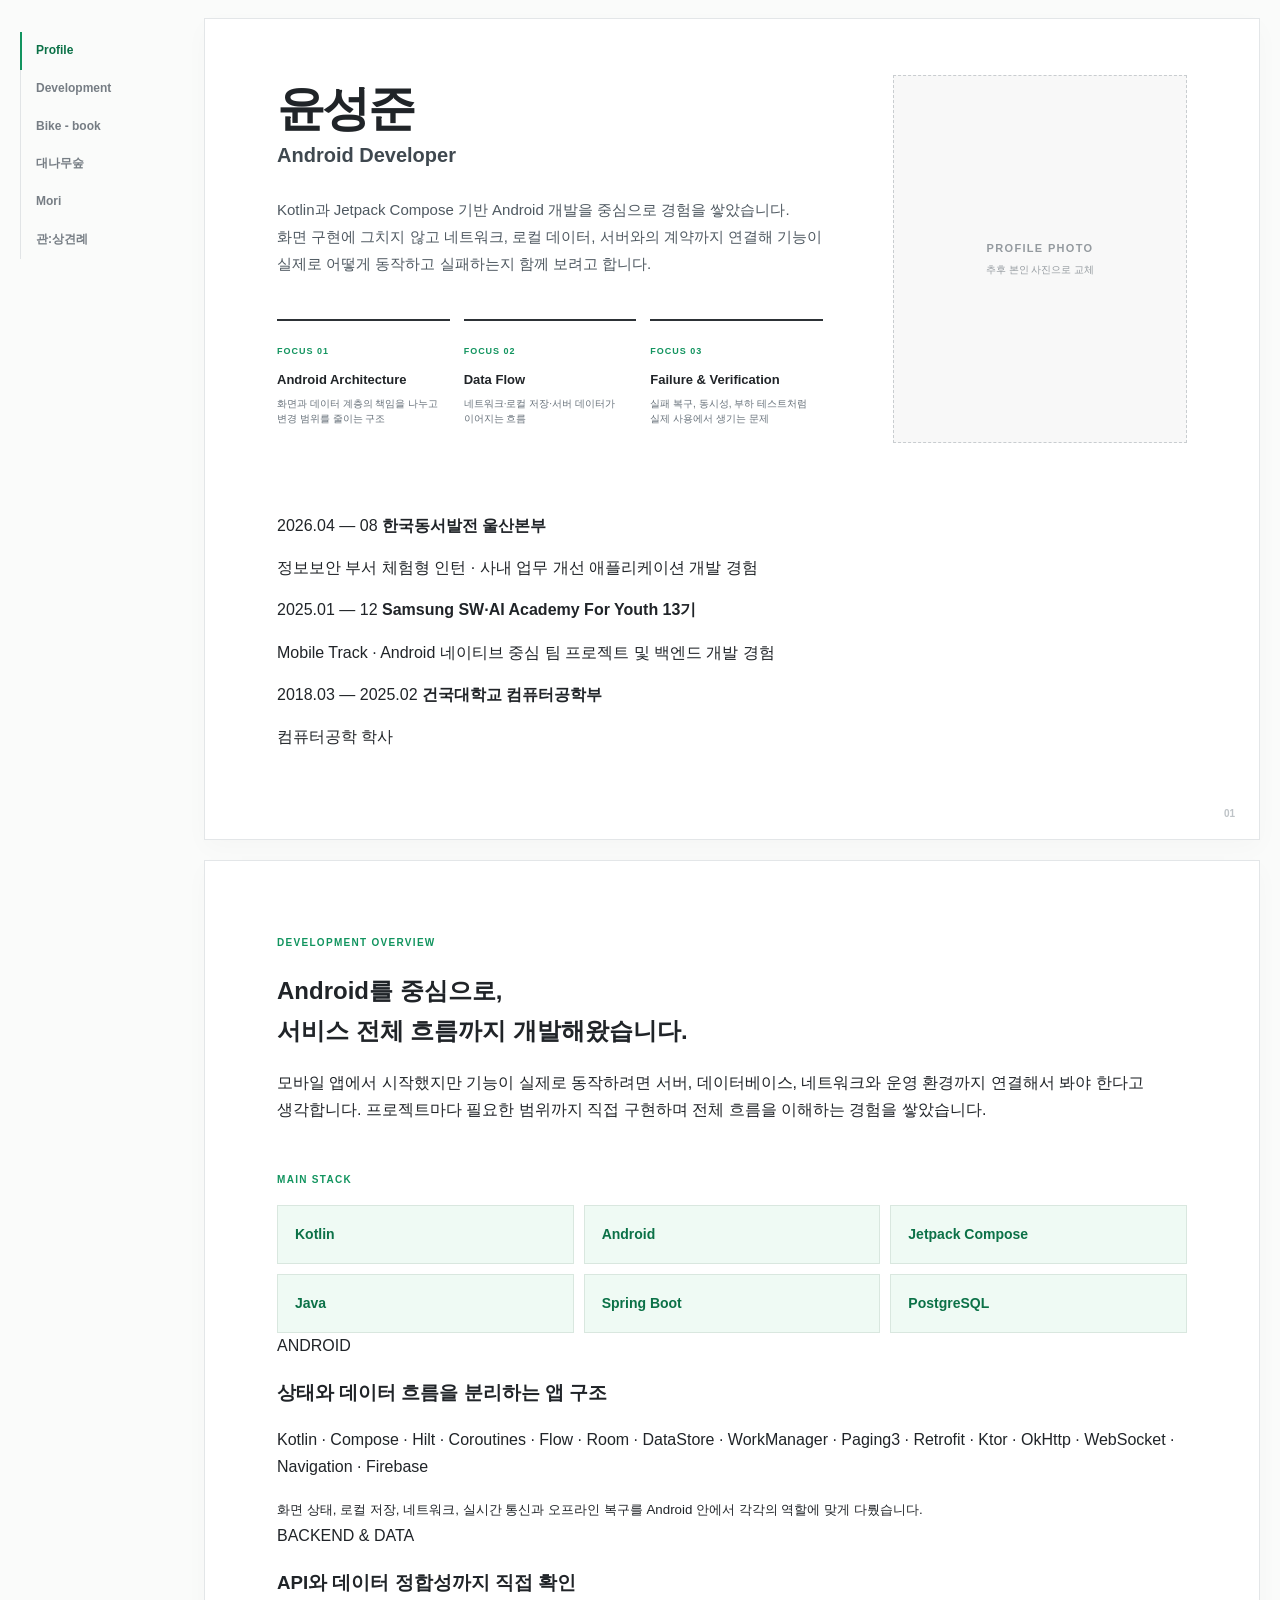
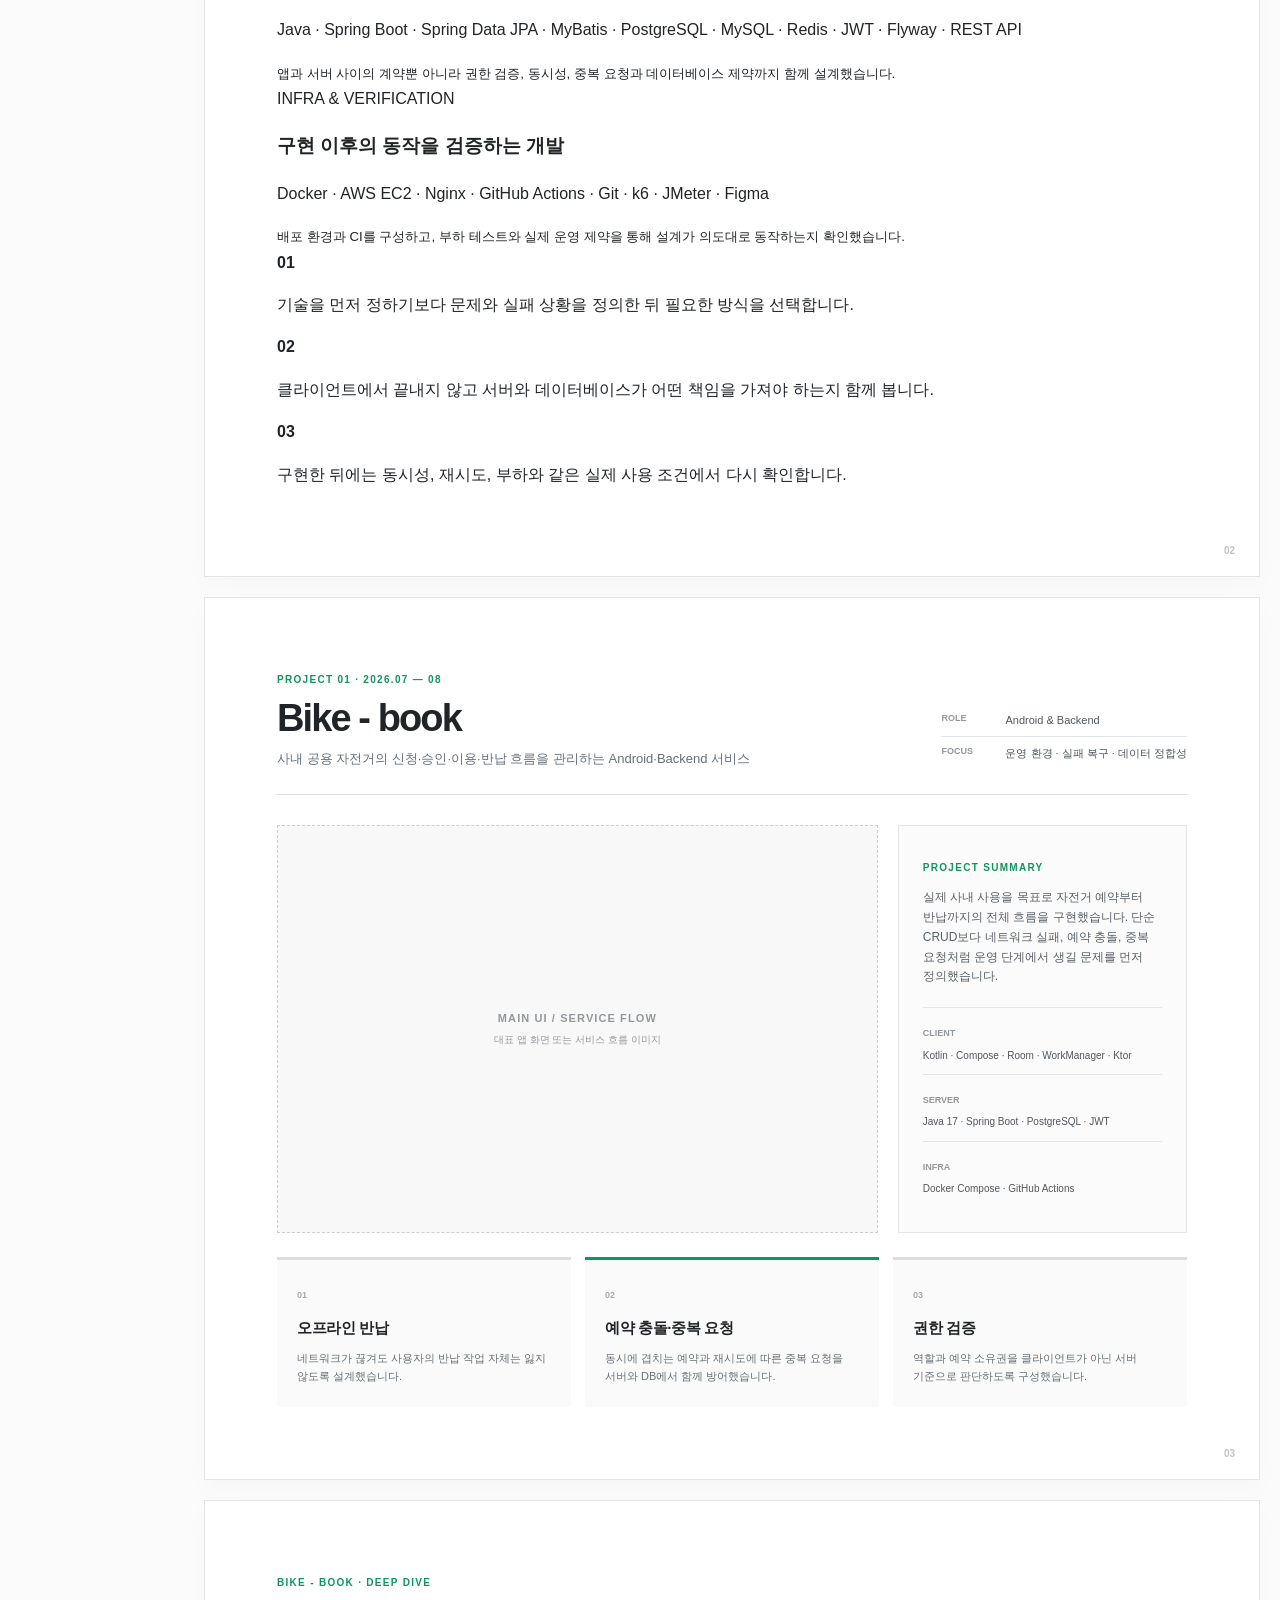
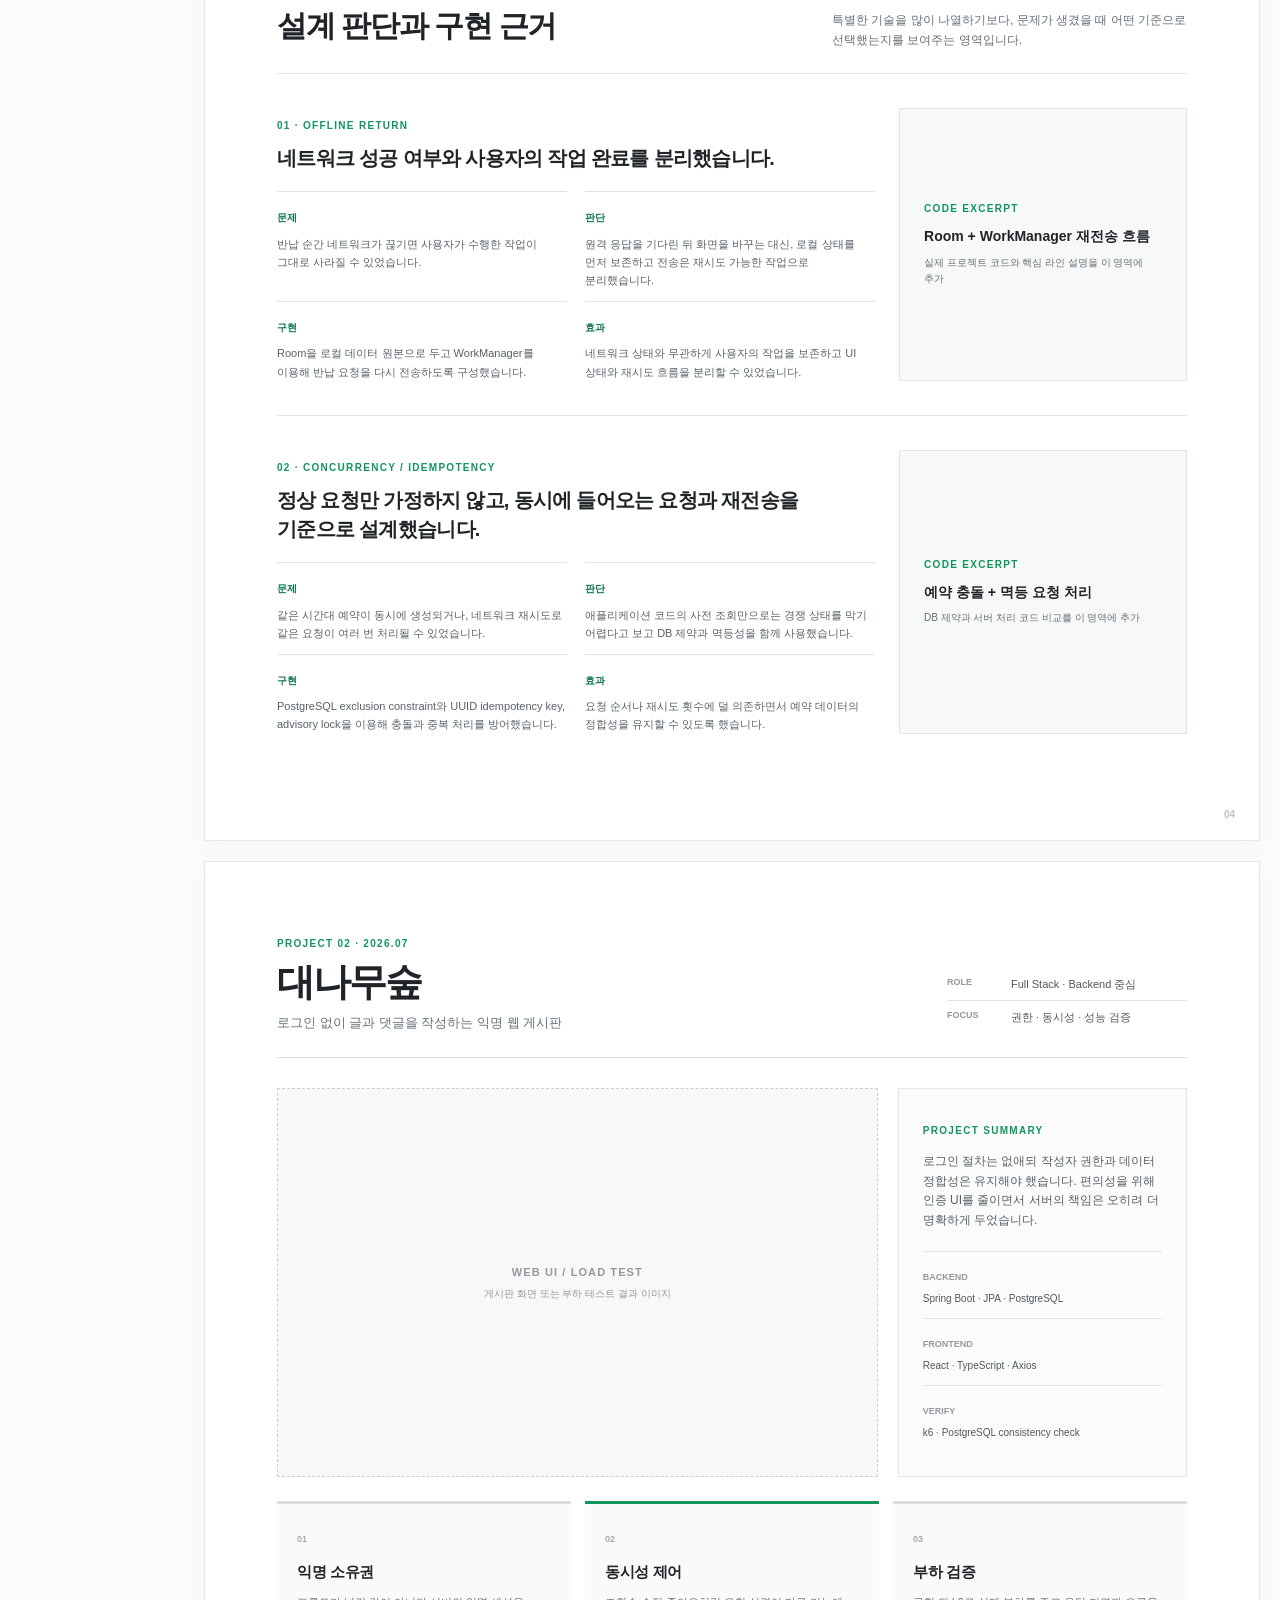
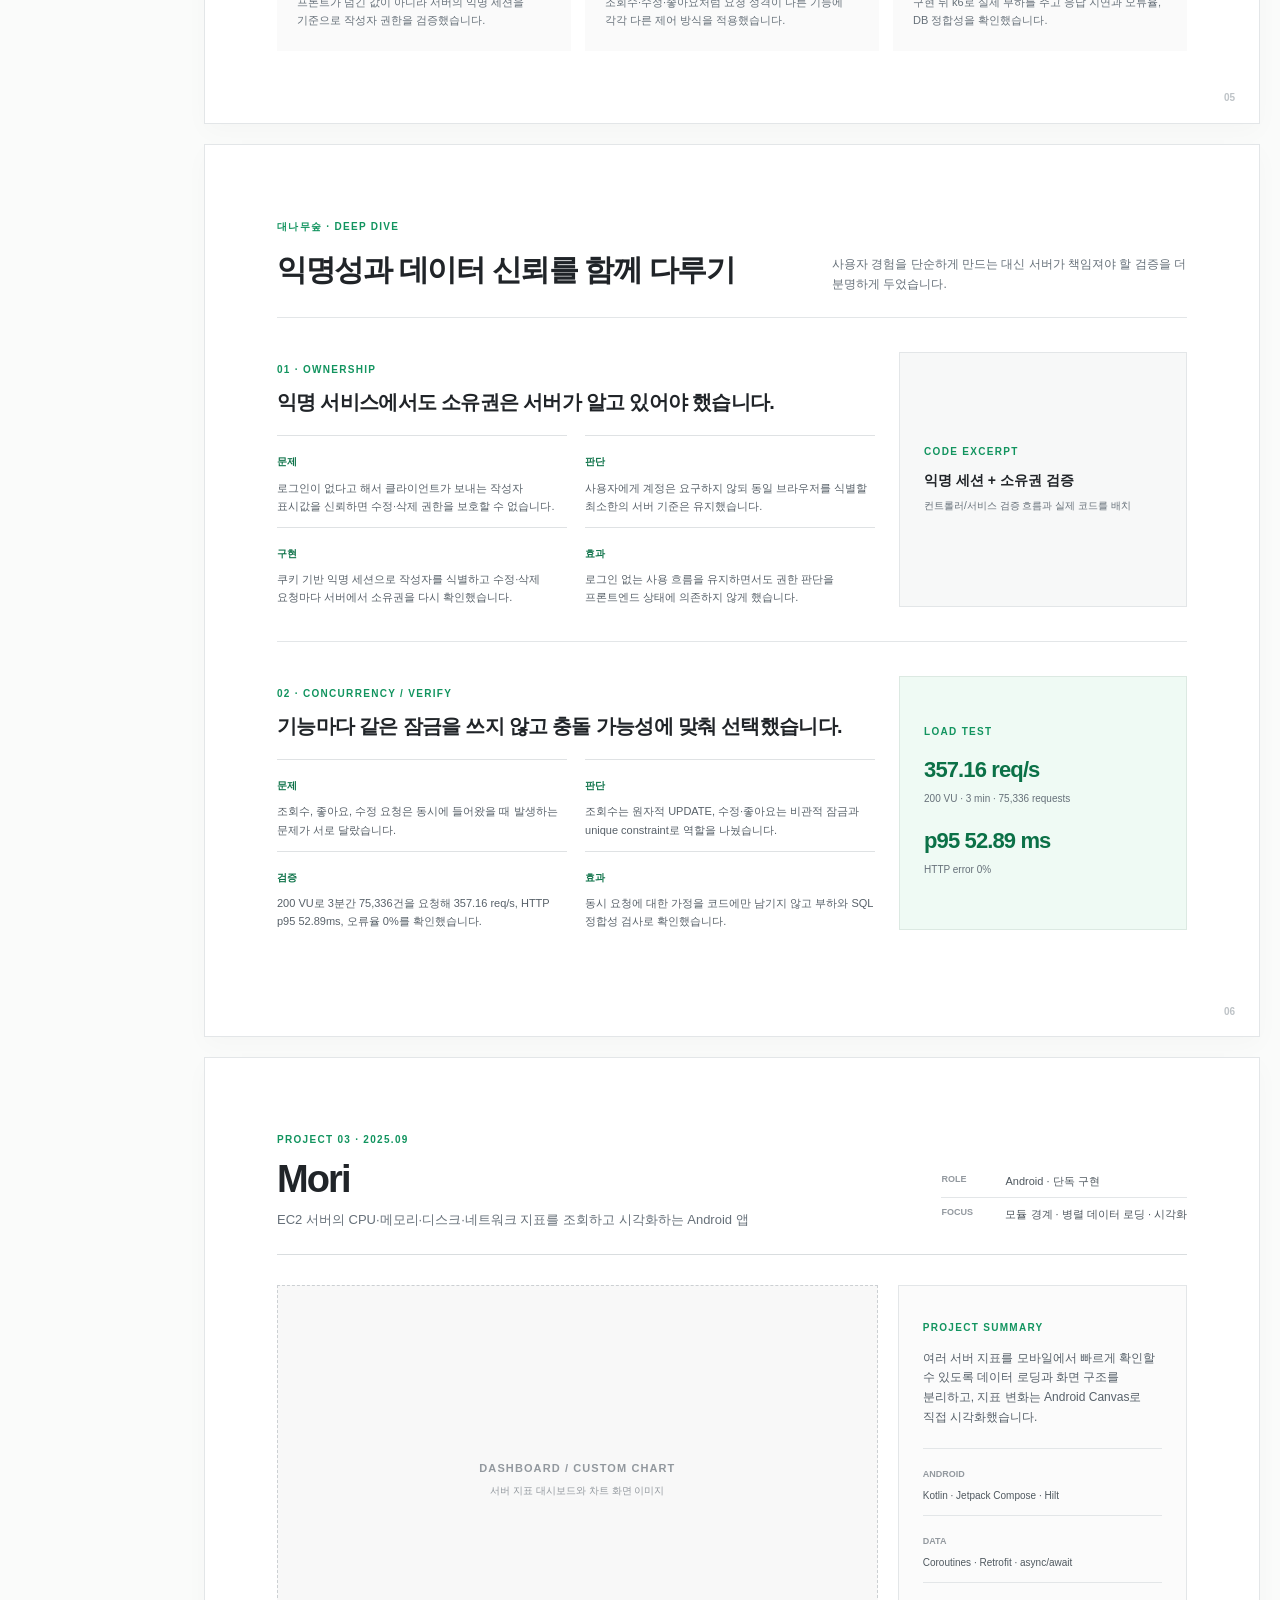
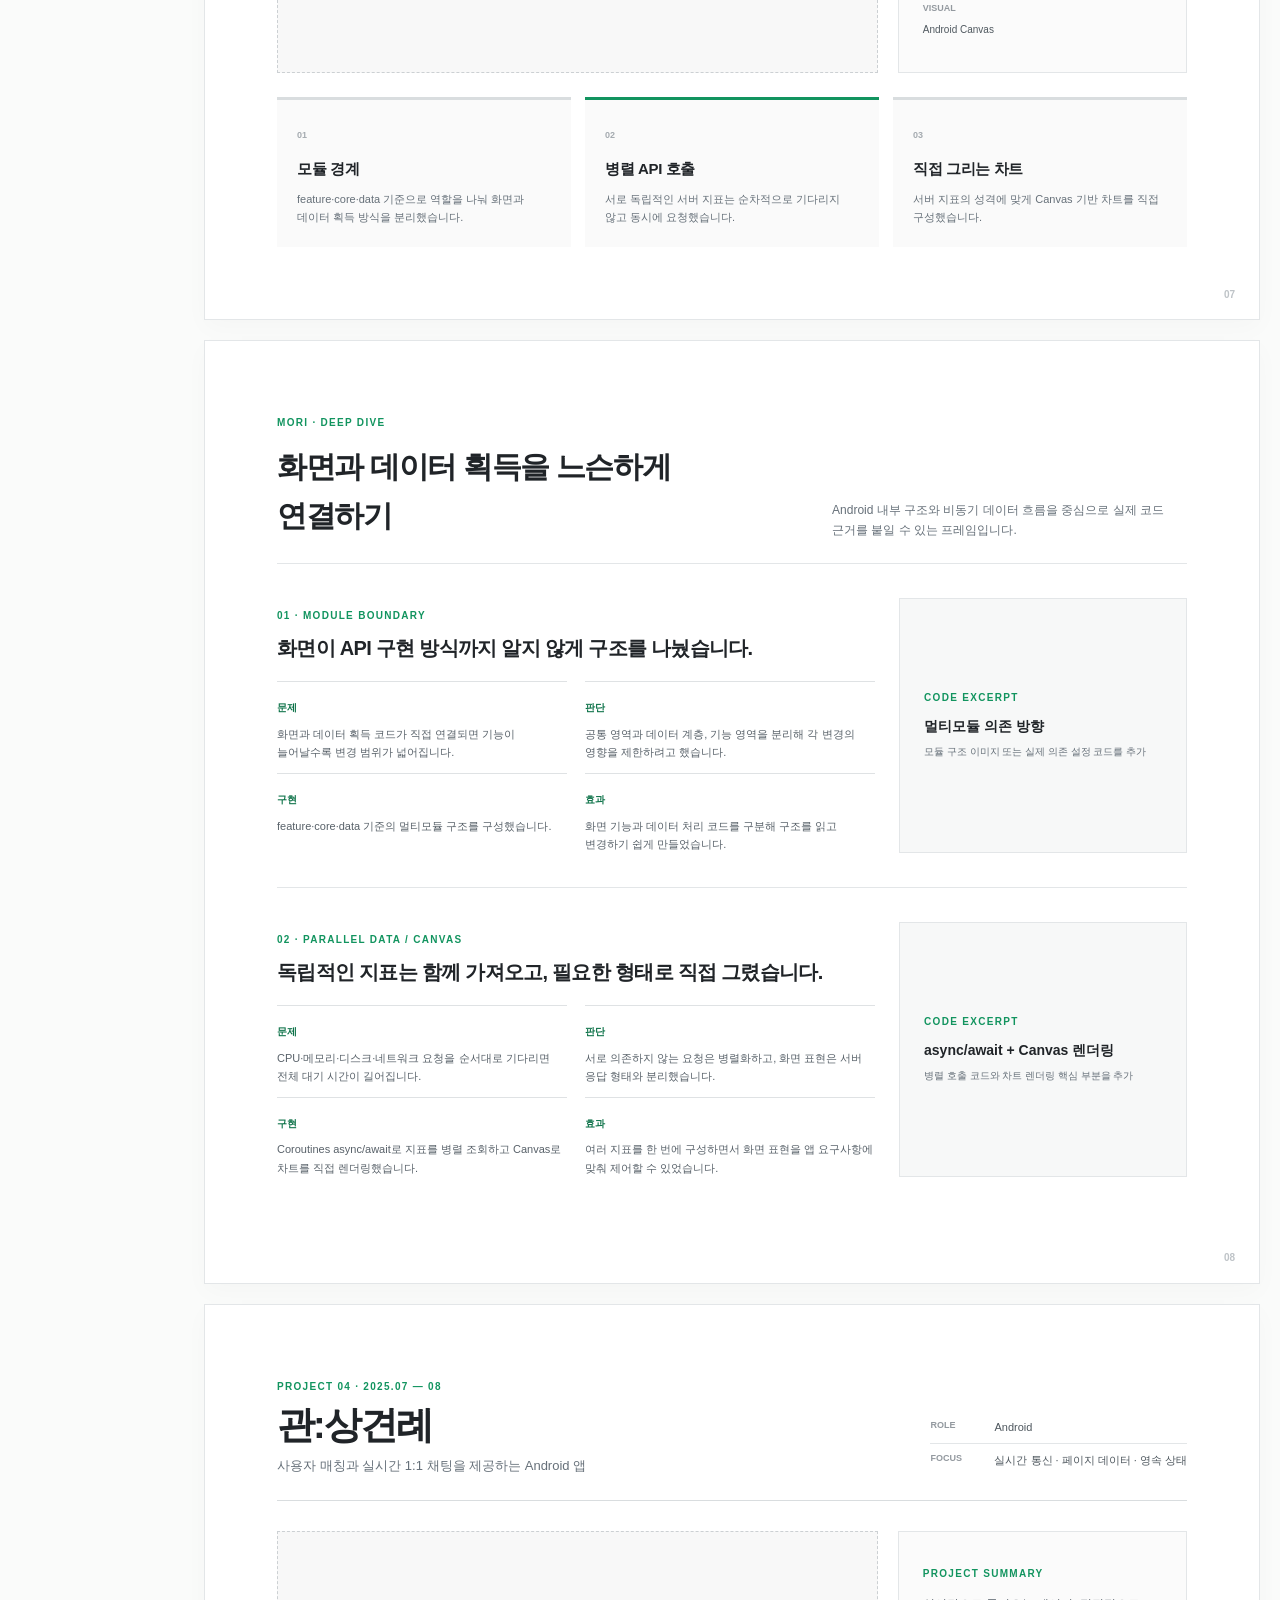
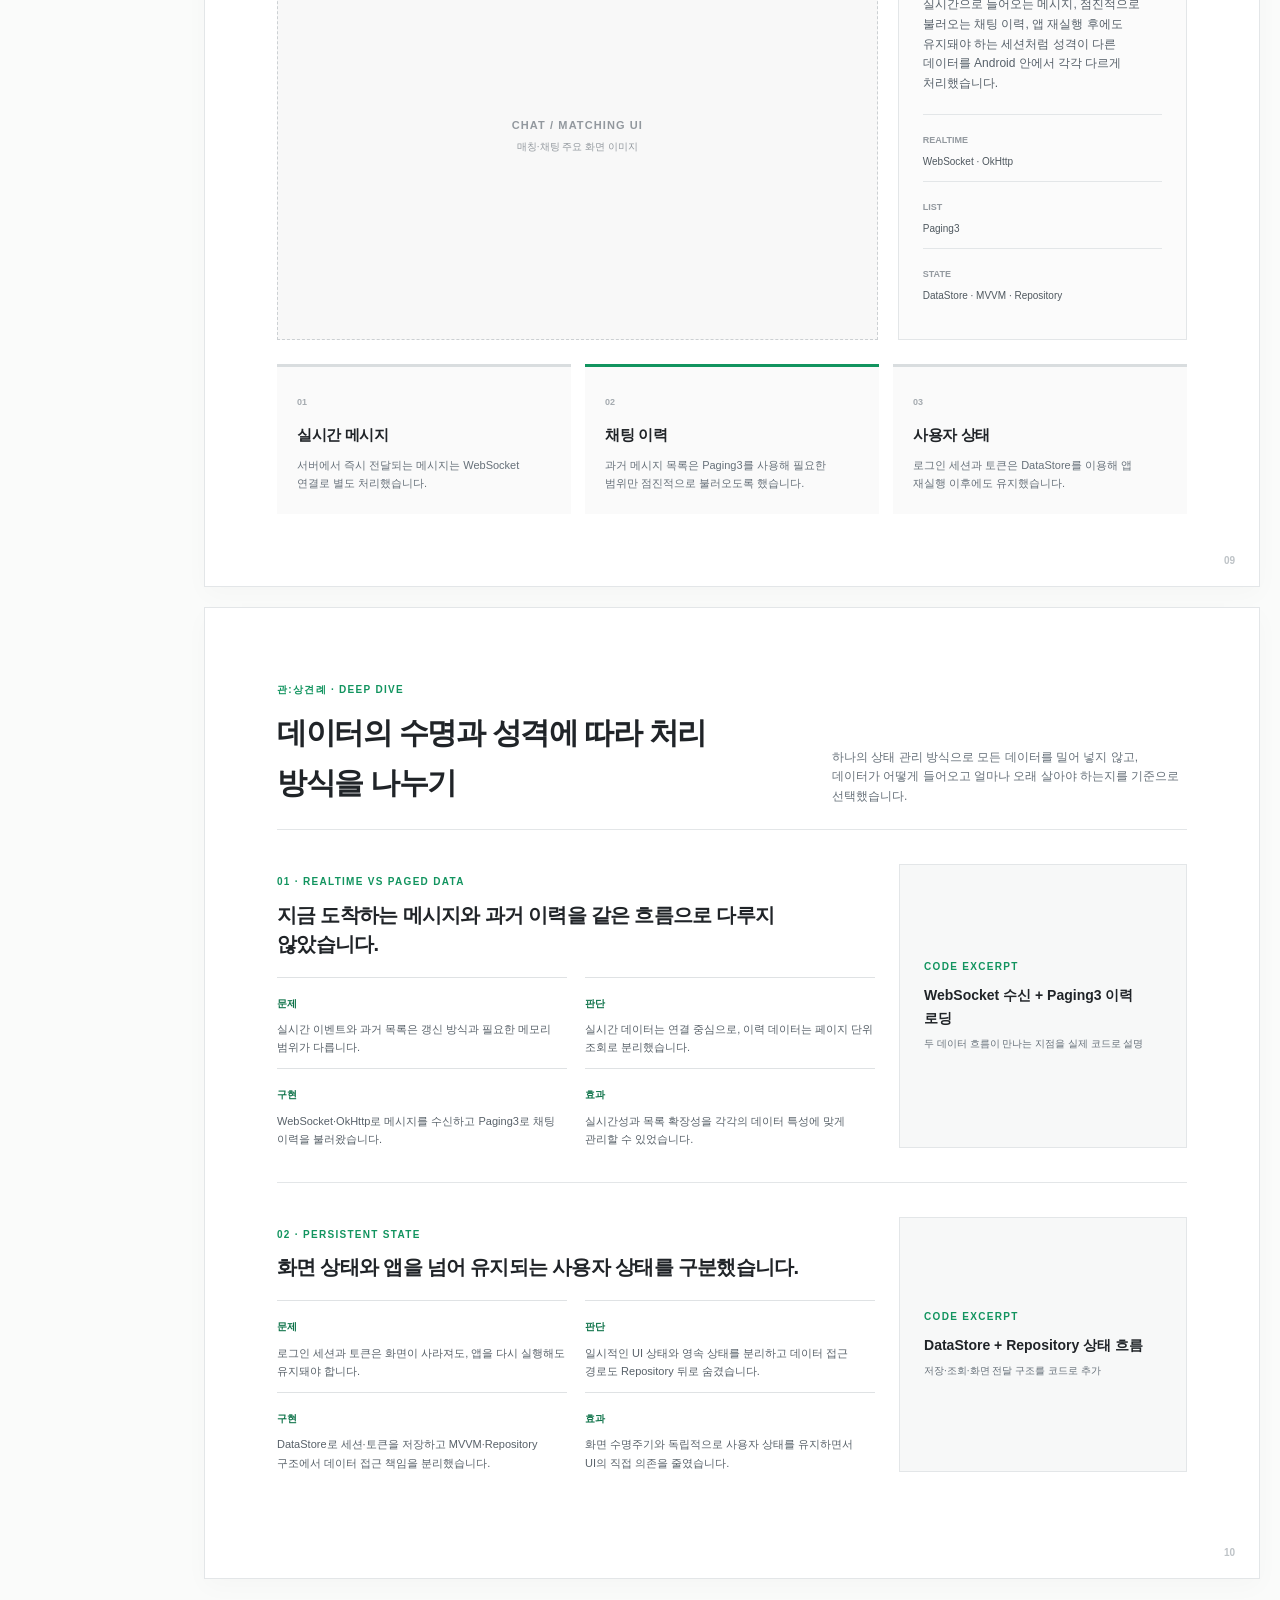
==== commit db3a2244: "Restructure portfolio intro and development overview" ====
--- a/portfolio/index.html
+++ b/portfolio/index.html
@@ -8,29 +8,21 @@
   <link rel="stylesheet" href="./style.css" />
 </head>
 <body>
-  <header class="site-header">
-    <nav class="site-nav" aria-label="Primary navigation">
-      <a class="active" href="./">Portfolio</a>
-      <a href="../">Resume</a>
-    </nav>
-  </header>
-
   <div class="portfolio-shell">
     <aside class="side-panel" aria-label="Portfolio sections">
       <nav class="section-nav">
         <a class="active" href="#profile">Profile</a>
+        <a href="#development">Development</a>
         <a href="#bike-book">Bike - book</a>
         <a href="#bamboo">대나무숲</a>
         <a href="#mori">Mori</a>
         <a href="#match">관:상견례</a>
-        <a href="#skills">Skills</a>
       </nav>
     </aside>
 
     <main class="portfolio-content">
       <section id="profile" class="folio-page profile-page observed-section">
         <div class="profile-main">
-          <p class="page-kicker">ANDROID DEVELOPER</p>
           <h1>윤성준</h1>
           <p class="profile-role">Android Developer</p>
           <p class="profile-intro">
@@ -52,7 +44,75 @@
             <small>추후 본인 사진으로 교체</small>
           </div>
         </div>
+
+        <div class="career-summary">
+          <div class="career-row">
+            <span>2026.04 — 08</span>
+            <strong>한국동서발전 울산본부</strong>
+            <p>정보보안 부서 체험형 인턴 · 사내 업무 개선 애플리케이션 개발 경험</p>
+          </div>
+          <div class="career-row">
+            <span>2025.01 — 12</span>
+            <strong>Samsung SW·AI Academy For Youth 13기</strong>
+            <p>Mobile Track · Android 네이티브 중심 팀 프로젝트 및 백엔드 개발 경험</p>
+          </div>
+          <div class="career-row">
+            <span>2018.03 — 2025.02</span>
+            <strong>건국대학교 컴퓨터공학부</strong>
+            <p>컴퓨터공학 학사</p>
+          </div>
+        </div>
         <p class="page-number">01</p>
+      </section>
+
+      <section id="development" class="folio-page development-page observed-section">
+        <header class="development-head">
+          <div>
+            <p class="page-kicker">DEVELOPMENT OVERVIEW</p>
+            <h2>Android를 중심으로,<br />서비스 전체 흐름까지 개발해왔습니다.</h2>
+          </div>
+          <p>
+            모바일 앱에서 시작했지만 기능이 실제로 동작하려면 서버, 데이터베이스,
+            네트워크와 운영 환경까지 연결해서 봐야 한다고 생각합니다.
+            프로젝트마다 필요한 범위까지 직접 구현하며 전체 흐름을 이해하는 경험을 쌓았습니다.
+          </p>
+        </header>
+
+        <div class="main-stack development-main-stack">
+          <span>MAIN STACK</span>
+          <div class="main-stack-grid">
+            <strong>Kotlin</strong><strong>Android</strong><strong>Jetpack Compose</strong>
+            <strong>Java</strong><strong>Spring Boot</strong><strong>PostgreSQL</strong>
+          </div>
+        </div>
+
+        <div class="development-columns">
+          <article>
+            <span>ANDROID</span>
+            <h3>상태와 데이터 흐름을 분리하는 앱 구조</h3>
+            <p>Kotlin · Compose · Hilt · Coroutines · Flow · Room · DataStore · WorkManager · Paging3 · Retrofit · Ktor · OkHttp · WebSocket · Navigation · Firebase</p>
+            <small>화면 상태, 로컬 저장, 네트워크, 실시간 통신과 오프라인 복구를 Android 안에서 각각의 역할에 맞게 다뤘습니다.</small>
+          </article>
+          <article>
+            <span>BACKEND & DATA</span>
+            <h3>API와 데이터 정합성까지 직접 확인</h3>
+            <p>Java · Spring Boot · Spring Data JPA · MyBatis · PostgreSQL · MySQL · Redis · JWT · Flyway · REST API</p>
+            <small>앱과 서버 사이의 계약뿐 아니라 권한 검증, 동시성, 중복 요청과 데이터베이스 제약까지 함께 설계했습니다.</small>
+          </article>
+          <article>
+            <span>INFRA & VERIFICATION</span>
+            <h3>구현 이후의 동작을 검증하는 개발</h3>
+            <p>Docker · AWS EC2 · Nginx · GitHub Actions · Git · k6 · JMeter · Figma</p>
+            <small>배포 환경과 CI를 구성하고, 부하 테스트와 실제 운영 제약을 통해 설계가 의도대로 동작하는지 확인했습니다.</small>
+          </article>
+        </div>
+
+        <div class="development-principles">
+          <div><strong>01</strong><p>기술을 먼저 정하기보다 문제와 실패 상황을 정의한 뒤 필요한 방식을 선택합니다.</p></div>
+          <div><strong>02</strong><p>클라이언트에서 끝내지 않고 서버와 데이터베이스가 어떤 책임을 가져야 하는지 함께 봅니다.</p></div>
+          <div><strong>03</strong><p>구현한 뒤에는 동시성, 재시도, 부하와 같은 실제 사용 조건에서 다시 확인합니다.</p></div>
+        </div>
+        <p class="page-number">02</p>
       </section>
 
       <section id="bike-book" class="folio-page project-overview-page observed-section">
@@ -87,7 +147,7 @@
           <article><span>02</span><h3>예약 충돌·중복 요청</h3><p>동시에 겹치는 예약과 재시도에 따른 중복 요청을 서버와 DB에서 함께 방어했습니다.</p></article>
           <article><span>03</span><h3>권한 검증</h3><p>역할과 예약 소유권을 클라이언트가 아닌 서버 기준으로 판단하도록 구성했습니다.</p></article>
         </div>
-        <p class="page-number">02</p>
+        <p class="page-number">03</p>
       </section>
 
       <section class="folio-page project-detail-page">
@@ -123,7 +183,7 @@
           </div>
           <div class="code-frame"><span>CODE EXCERPT</span><strong>예약 충돌 + 멱등 요청 처리</strong><small>DB 제약과 서버 처리 코드 비교를 이 영역에 추가</small></div>
         </article>
-        <p class="page-number">03</p>
+        <p class="page-number">04</p>
       </section>
 
       <section id="bamboo" class="folio-page project-overview-page observed-section">
@@ -155,7 +215,7 @@
           <article><span>02</span><h3>동시성 제어</h3><p>조회수·수정·좋아요처럼 요청 성격이 다른 기능에 각각 다른 제어 방식을 적용했습니다.</p></article>
           <article><span>03</span><h3>부하 검증</h3><p>구현 뒤 k6로 실제 부하를 주고 응답 지연과 오류율, DB 정합성을 확인했습니다.</p></article>
         </div>
-        <p class="page-number">04</p>
+        <p class="page-number">05</p>
       </section>
 
       <section class="folio-page project-detail-page">
@@ -191,7 +251,7 @@
           </div>
           <div class="metric-frame"><span>LOAD TEST</span><strong>357.16 req/s</strong><p>200 VU · 3 min · 75,336 requests</p><strong>p95 52.89 ms</strong><p>HTTP error 0%</p></div>
         </article>
-        <p class="page-number">05</p>
+        <p class="page-number">06</p>
       </section>
 
       <section id="mori" class="folio-page project-overview-page observed-section">
@@ -223,7 +283,7 @@
           <article><span>02</span><h3>병렬 API 호출</h3><p>서로 독립적인 서버 지표는 순차적으로 기다리지 않고 동시에 요청했습니다.</p></article>
           <article><span>03</span><h3>직접 그리는 차트</h3><p>서버 지표의 성격에 맞게 Canvas 기반 차트를 직접 구성했습니다.</p></article>
         </div>
-        <p class="page-number">06</p>
+        <p class="page-number">07</p>
       </section>
 
       <section class="folio-page project-detail-page">
@@ -259,7 +319,7 @@
           </div>
           <div class="code-frame"><span>CODE EXCERPT</span><strong>async/await + Canvas 렌더링</strong><small>병렬 호출 코드와 차트 렌더링 핵심 부분을 추가</small></div>
         </article>
-        <p class="page-number">07</p>
+        <p class="page-number">08</p>
       </section>
 
       <section id="match" class="folio-page project-overview-page observed-section">
@@ -291,7 +351,7 @@
           <article><span>02</span><h3>채팅 이력</h3><p>과거 메시지 목록은 Paging3를 사용해 필요한 범위만 점진적으로 불러오도록 했습니다.</p></article>
           <article><span>03</span><h3>사용자 상태</h3><p>로그인 세션과 토큰은 DataStore를 이용해 앱 재실행 이후에도 유지했습니다.</p></article>
         </div>
-        <p class="page-number">08</p>
+        <p class="page-number">09</p>
       </section>
 
       <section class="folio-page project-detail-page">
@@ -327,29 +387,6 @@
           </div>
           <div class="code-frame"><span>CODE EXCERPT</span><strong>DataStore + Repository 상태 흐름</strong><small>저장·조회·화면 전달 구조를 코드로 추가</small></div>
         </article>
-        <p class="page-number">09</p>
-      </section>
-
-      <section id="skills" class="folio-page skills-page observed-section">
-        <header class="skills-head">
-          <p class="page-kicker">SKILLS</p>
-          <h2>주력은 선명하게,<br />사용 경험은 따로 정리했습니다.</h2>
-          <p>프로젝트에서 실제로 사용한 기술을 중심으로 구성합니다.</p>
-        </header>
-
-        <div class="main-stack">
-          <span>MAIN STACK</span>
-          <div class="main-stack-grid">
-            <strong>Kotlin</strong><strong>Android</strong><strong>Jetpack Compose</strong>
-            <strong>Java</strong><strong>Spring Boot</strong><strong>PostgreSQL</strong>
-          </div>
-        </div>
-
-        <div class="skill-groups">
-          <article><span>ANDROID</span><p>Hilt · Coroutines · Flow · Room · DataStore · WorkManager · Paging3 · Retrofit · Ktor · OkHttp · WebSocket · Navigation · Firebase</p></article>
-          <article><span>BACKEND & DATA</span><p>Spring Data JPA · MyBatis · MySQL · Redis · JWT · Flyway · REST API</p></article>
-          <article><span>INFRA & TOOLS</span><p>Docker · AWS EC2 · Nginx · GitHub Actions · Git · Figma</p></article>
-        </div>
         <p class="page-number">10</p>
       </section>
     </main>
--- a/portfolio/style.css
+++ b/portfolio/style.css
@@ -1,14 +1,14 @@
 :root {
   --accent: #1f7a5c;
   --accent-dark: #14543f;
-  --accent-soft: #f4faf7;
-  --text: #1f2328;
-  --muted: #66707a;
-  --subtle: #9098a0;
-  --line: #e4e6e8;
+  --accent-soft: #f3f8f5;
+  --text: #202428;
+  --muted: #667079;
+  --subtle: #93999f;
+  --line: #e3e6e8;
   --paper: #ffffff;
-  --canvas: #f3f4f5;
-  --panel: #fafafa;
+  --canvas: #f7f8f7;
+  --panel: #fafbfa;
 }
 
 * { box-sizing: border-box; }
@@ -16,6 +16,8 @@
 html {
   scroll-behavior: smooth;
   scroll-padding-top: 24px;
+  -webkit-print-color-adjust: exact;
+  print-color-adjust: exact;
 }
 
 body {
@@ -53,167 +55,158 @@
 }
 
 .site-nav a:hover {
+  border-color: var(--line);
   background: #fff;
-  border-color: var(--line);
   color: var(--text);
 }
 
 .site-nav a.active {
+  border-color: #d9dedb;
   background: #fff;
-  border-color: #d9dedb;
   color: var(--accent-dark);
 }
 
 .portfolio-shell {
   display: grid;
-  grid-template-columns: 180px minmax(0, 1fr);
+  grid-template-columns: 158px minmax(0, 1fr);
   width: min(100% - 40px, 1380px);
   margin: 0 auto 80px;
-  gap: 24px;
+  gap: 26px;
 }
 
 .side-panel {
   position: sticky;
   top: 24px;
   align-self: start;
-  padding: 22px 4px;
-}
-
-.toc-title {
-  margin: 0 0 14px;
-  color: #9aa0a6;
-  font-size: 10px;
-  font-weight: 900;
-  letter-spacing: .16em;
+  padding: 8px 0;
 }
 
 .section-nav {
   display: flex;
   flex-direction: column;
-  gap: 3px;
+  border-left: 1px solid #e1e4e6;
 }
 
 .section-nav a {
-  position: relative;
-  padding: 8px 0 8px 14px;
-  color: #737b83;
+  margin-left: -1px;
+  padding: 9px 0 9px 14px;
+  border-left: 2px solid transparent;
+  color: #767d84;
   font-size: 12px;
   font-weight: 700;
-  transition: color .16s ease;
-}
-
-.section-nav a::before {
-  content: "";
-  position: absolute;
-  left: 0;
-  top: 50%;
-  width: 4px;
-  height: 4px;
-  border-radius: 50%;
-  background: #c5c9cc;
-  transform: translateY(-50%);
+  transition: color .16s ease, border-color .16s ease;
 }
 
 .section-nav a:hover { color: var(--text); }
-.section-nav a.active { color: var(--accent-dark); }
-.section-nav a.active::before { background: var(--accent); }
+.section-nav a.active {
+  border-left-color: var(--accent);
+  color: var(--accent-dark);
+}
 
 .portfolio-content {
   min-width: 0;
   display: flex;
   flex-direction: column;
-  gap: 24px;
+  gap: 20px;
 }
 
 .folio-page {
   position: relative;
   min-height: 780px;
-  padding: 70px 76px 76px;
+  padding: 64px 72px 72px;
   overflow: hidden;
   border: 1px solid var(--line);
   background: var(--paper);
-  box-shadow: 0 10px 28px rgba(20, 28, 24, .035);
+  box-shadow: 0 8px 24px rgba(20, 28, 24, .025);
 }
 
 .page-number {
   position: absolute;
-  right: 26px;
-  bottom: 18px;
-  margin: 0;
-  color: #bdc3c7;
+  right: 24px;
+  bottom: 16px;
+  margin: 0;
+  color: #bec3c7;
   font-size: 10px;
   font-weight: 800;
 }
 
 .page-kicker,
 .mini-label,
-.role-box span,
+.decision-index,
 .main-stack > span,
 .skill-groups span,
-.closing-copy span,
-.result-line > span,
-.metric-card > span {
+.code-frame > span,
+.metric-frame > span {
   color: var(--accent);
   font-size: 10px;
   font-weight: 900;
-  letter-spacing: .14em;
-}
-
-.cover-page {
-  display: grid;
-  grid-template-columns: minmax(0, 1.25fr) minmax(250px, .75fr);
-  gap: 72px;
+  letter-spacing: .13em;
+}
+
+.profile-page {
+  display: grid;
+  grid-template-columns: minmax(0, 1.3fr) minmax(240px, .7fr);
+  gap: 70px;
   align-items: center;
-  min-height: 830px;
-}
-
-.cover-copy h1 {
-  max-width: 760px;
-  margin: 14px 0 26px;
-  font-size: clamp(46px, 5vw, 72px);
-  line-height: 1.09;
-  letter-spacing: -0.06em;
-}
-
-.cover-intro {
-  max-width: 720px;
-  margin: 0;
-  color: #4f5962;
-  font-size: 16px;
-}
-
-.focus-row {
+  min-height: 800px;
+}
+
+.profile-main h1 {
+  margin: 8px 0 4px;
+  font-size: 48px;
+  line-height: 1.08;
+  letter-spacing: -0.055em;
+}
+
+.profile-role {
+  margin: 0 0 24px;
+  color: #3f484f;
+  font-size: 20px;
+  font-weight: 700;
+}
+
+.profile-intro {
+  max-width: 700px;
+  margin: 0;
+  color: #4f5961;
+  font-size: 15px;
+  line-height: 1.8;
+}
+
+.profile-focus {
   display: grid;
   grid-template-columns: repeat(3, minmax(0, 1fr));
-  gap: 12px;
-  margin-top: 40px;
-}
-
-.focus-row > div {
+  gap: 14px;
+  margin-top: 42px;
+}
+
+.profile-focus > div {
   padding-top: 15px;
-  border-top: 2px solid #252a2e;
-}
-
-.focus-row span {
+  border-top: 2px solid #2d3236;
+}
+
+.profile-focus span {
   color: var(--accent);
+  font-size: 9px;
+  font-weight: 900;
+  letter-spacing: .11em;
+}
+
+.profile-focus strong {
+  display: block;
+  margin-top: 7px;
+  font-size: 13px;
+}
+
+.profile-focus p {
+  margin: 5px 0 0;
+  color: var(--muted);
   font-size: 10px;
-  font-weight: 900;
-}
-
-.focus-row strong {
-  display: block;
-  margin-top: 8px;
-  font-size: 14px;
-}
-
-.focus-row p {
-  margin: 4px 0 0;
-  color: var(--muted);
-  font-size: 11px;
+  line-height: 1.55;
 }
 
 .profile-photo {
-  width: min(100%, 320px);
+  width: min(100%, 300px);
   justify-self: end;
 }
 
@@ -225,8 +218,8 @@
   justify-content: center;
   gap: 5px;
   border: 1px dashed #c9cdd0;
-  background: #f7f7f7;
-  color: #92989e;
+  background: #f8f8f8;
+  color: #949a9f;
   text-align: center;
 }
 
@@ -237,266 +230,279 @@
 
 .photo-placeholder small { font-size: 10px; }
 
-.project-head {
+.project-title-row {
   display: flex;
   align-items: flex-end;
   justify-content: space-between;
-  gap: 48px;
-  padding-bottom: 28px;
-  border-bottom: 2px solid #272b2f;
-}
-
-.project-head h2 {
+  gap: 50px;
+  padding-bottom: 24px;
+  border-bottom: 1px solid #d9dddf;
+}
+
+.project-title-row h2 {
   margin: 5px 0 8px;
-  font-size: 48px;
-  line-height: 1.05;
-  letter-spacing: -0.055em;
-}
-
-.project-head > div:first-child > p:last-child {
-  max-width: 740px;
+  font-size: 38px;
+  line-height: 1.1;
+  letter-spacing: -0.05em;
+}
+
+.project-subtitle {
+  max-width: 690px;
   margin: 0;
   color: var(--muted);
-  font-size: 14px;
-}
-
-.role-box {
-  min-width: 185px;
-  padding-left: 18px;
-  border-left: 1px solid var(--line);
-}
-
-.role-box strong {
-  display: block;
-  margin-top: 5px;
-  font-size: 14px;
-}
-
-.role-box small {
-  display: block;
-  margin-top: 2px;
-  color: var(--muted);
-  font-size: 10px;
-}
-
-.hero-grid {
+  font-size: 13px;
+}
+
+.project-meta {
+  min-width: 240px;
+  margin: 0;
+}
+
+.project-meta > div {
+  display: grid;
+  grid-template-columns: 54px 1fr;
+  gap: 10px;
+  padding: 7px 0;
+  border-top: 1px solid var(--line);
+}
+
+.project-meta > div:first-child { border-top: 0; }
+.project-meta dt {
+  color: var(--subtle);
+  font-size: 9px;
+  font-weight: 900;
+  text-transform: uppercase;
+}
+
+.project-meta dd {
+  margin: 0;
+  color: #4e575e;
+  font-size: 11px;
+}
+
+.project-overview-grid {
   display: grid;
   grid-template-columns: minmax(0, 1.35fr) minmax(280px, .65fr);
   gap: 20px;
-  margin-top: 34px;
-}
-
-.hero-grid.reverse {
-  grid-template-columns: minmax(280px, .65fr) minmax(0, 1.35fr);
+  margin-top: 30px;
 }
 
 .visual-placeholder {
-  min-height: 300px;
   display: flex;
   flex-direction: column;
   align-items: center;
   justify-content: center;
   gap: 5px;
-  border: 1px dashed #c9cdd0;
-  background: #f7f7f7;
-  color: #8f969c;
+  border: 1px dashed #ccd0d3;
+  background: #f8f8f8;
+  color: #92989e;
   text-align: center;
 }
 
 .visual-placeholder strong {
   font-size: 11px;
-  letter-spacing: .12em;
+  letter-spacing: .1em;
 }
 
 .visual-placeholder span { font-size: 10px; }
-.wide-visual { min-height: 330px; margin-top: 34px; }
-.tall-visual { min-height: 360px; }
-
-.overview-card {
-  padding: 26px;
+.hero-visual { min-height: 315px; }
+
+.overview-panel {
+  padding: 24px;
   border: 1px solid var(--line);
   background: #fbfbfb;
 }
 
-.overview-card h3 {
-  margin: 10px 0 12px;
-  font-size: 18px;
+.overview-panel > p:not(.mini-label) {
+  margin: 12px 0 20px;
+  color: #566069;
+  font-size: 12px;
+}
+
+.stack-list {
+  padding: 10px 0;
+  border-top: 1px solid var(--line);
+}
+
+.stack-list span {
+  color: var(--subtle);
+  font-size: 9px;
+  font-weight: 800;
+  text-transform: uppercase;
+}
+
+.stack-list p {
+  margin: 3px 0 0;
+  color: #4f585f;
+  font-size: 10px;
+}
+
+.focus-cards {
+  display: grid;
+  grid-template-columns: repeat(3, minmax(0, 1fr));
+  gap: 14px;
+  margin-top: 24px;
+}
+
+.focus-cards article {
+  min-height: 150px;
+  padding: 20px;
+  border-top: 3px solid #d9dddf;
+  background: #fafafa;
+}
+
+.focus-cards article:nth-child(2) { border-top-color: var(--accent); }
+
+.focus-cards span {
+  color: #a5abb0;
+  font-size: 9px;
+  font-weight: 900;
+}
+
+.focus-cards h3 {
+  margin: 10px 0 8px;
+  font-size: 15px;
+  letter-spacing: -0.025em;
+}
+
+.focus-cards p {
+  margin: 0;
+  color: var(--muted);
+  font-size: 11px;
+}
+
+.detail-page-head {
+  display: grid;
+  grid-template-columns: minmax(0, 1fr) minmax(280px, .7fr);
+  gap: 48px;
+  align-items: end;
+  padding-bottom: 22px;
+  border-bottom: 1px solid var(--line);
+}
+
+.detail-page-head h2 {
+  margin: 7px 0 0;
+  font-size: 30px;
+  letter-spacing: -0.045em;
+}
+
+.detail-page-head > p {
+  margin: 0;
+  color: var(--muted);
+  font-size: 12px;
+}
+
+.deep-dive-block {
+  display: grid;
+  grid-template-columns: minmax(0, 1.35fr) minmax(250px, .65fr);
+  gap: 24px;
+  padding: 34px 0;
+  border-bottom: 1px solid var(--line);
+}
+
+.deep-dive-block:last-of-type { border-bottom: 0; }
+
+.decision-copy h3 {
+  margin: 8px 0 18px;
+  font-size: 20px;
   line-height: 1.45;
   letter-spacing: -0.035em;
 }
 
-.overview-card > p:not(.mini-label) {
-  margin: 0;
-  color: #57616a;
-  font-size: 12px;
-}
-
-.tech-inline {
-  margin-top: 22px;
-  padding-top: 14px;
-  border-top: 1px solid var(--line);
-  color: #5f686f;
+.reason-flow {
+  display: grid;
+  grid-template-columns: 1fr 1fr;
+  gap: 12px 18px;
+}
+
+.reason-flow > div {
+  padding-top: 11px;
+  border-top: 1px solid #dfe2e4;
+}
+
+.reason-flow span {
+  color: var(--accent-dark);
   font-size: 10px;
-  line-height: 1.7;
-}
-
-.decision-grid {
-  display: grid;
-  grid-template-columns: repeat(3, minmax(0, 1fr));
-  gap: 14px;
-  margin-top: 28px;
-}
-
-.decision-grid article {
-  min-height: 220px;
-  padding: 23px;
-  border-top: 3px solid #d8dcdf;
-  background: #fafafa;
-}
-
-.decision-grid .effect-card {
-  border-top-color: var(--accent);
-  background: var(--accent-soft);
-}
-
-.decision-grid h3 {
-  margin: 10px 0 12px;
-  font-size: 16px;
-  line-height: 1.45;
-  letter-spacing: -0.03em;
-}
-
-.decision-grid article > p:not(.mini-label) {
-  margin: 0;
-  color: #59636b;
+  font-weight: 900;
+}
+
+.reason-flow p {
+  margin: 5px 0 0;
+  color: #586169;
   font-size: 11px;
 }
 
-.code-row {
-  display: grid;
-  grid-template-columns: 1fr 1fr;
-  gap: 14px;
-  margin-top: 22px;
-}
-
-.code-slot,
-.code-note,
-.metric-card {
-  min-height: 160px;
-  padding: 22px;
-  border: 1px solid var(--line);
-  background: #fff;
-}
-
-.code-slot {
+.code-frame,
+.metric-frame {
+  min-height: 250px;
   display: flex;
   flex-direction: column;
   justify-content: center;
-  background: #f6f7f8;
-}
-
-.code-slot span {
-  color: #8f969c;
-  font-size: 9px;
-  font-weight: 900;
-  letter-spacing: .14em;
-}
-
-.code-slot strong {
-  margin-top: 7px;
+  padding: 24px;
+  border: 1px solid var(--line);
+  background: #f7f8f8;
+}
+
+.code-frame strong {
+  margin-top: 8px;
   font-size: 14px;
 }
 
-.code-slot small {
-  margin-top: 4px;
+.code-frame small {
+  margin-top: 6px;
   color: var(--muted);
   font-size: 10px;
 }
 
-.code-note ul {
-  margin: 11px 0 0;
-  padding-left: 17px;
-  color: #58626a;
-  font-size: 11px;
-}
-
-.code-note li + li { margin-top: 6px; }
-
-.metric-card strong {
-  display: block;
-  margin-top: 10px;
+.metric-frame {
+  background: var(--accent-soft);
+  border-color: #dce9e2;
+}
+
+.metric-frame strong {
+  margin-top: 12px;
+  color: var(--accent-dark);
   font-size: 22px;
-  letter-spacing: -0.03em;
-}
-
-.metric-card p {
-  margin: 2px 0 12px;
+  letter-spacing: -0.04em;
+}
+
+.metric-frame p {
+  margin: 2px 0 4px;
   color: var(--muted);
   font-size: 10px;
 }
 
-.result-line {
-  display: grid;
-  grid-template-columns: 70px 1fr 1fr;
-  gap: 18px;
-  align-items: center;
-  margin-top: 22px;
-  padding: 17px 18px;
-  border: 1px solid #d9dfdb;
-  background: #fbfcfb;
-}
-
-.result-line strong { font-size: 13px; }
-.result-line p { margin: 0; color: var(--muted); font-size: 10px; }
-
-.tech-line {
-  display: flex;
-  gap: 18px;
-  margin-top: 25px;
-  padding-top: 14px;
-  border-top: 1px solid var(--line);
-}
-
-.tech-line strong {
-  color: var(--accent);
-  font-size: 9px;
-  letter-spacing: .12em;
-}
-
-.tech-line span { color: #5d666d; font-size: 10px; }
-
 .skills-head {
-  padding-bottom: 34px;
+  max-width: 760px;
+  padding-bottom: 26px;
   border-bottom: 1px solid var(--line);
 }
 
 .skills-head h2 {
-  margin: 10px 0 12px;
-  font-size: 40px;
-  line-height: 1.2;
-  letter-spacing: -0.05em;
+  margin: 8px 0 12px;
+  font-size: 34px;
+  line-height: 1.25;
+  letter-spacing: -0.045em;
 }
 
 .skills-head > p:last-child {
-  max-width: 640px;
   margin: 0;
   color: var(--muted);
   font-size: 13px;
 }
 
-.main-stack { margin-top: 46px; }
-
-.main-stack > div {
+.main-stack { margin-top: 42px; }
+.main-stack-grid {
   display: grid;
   grid-template-columns: repeat(3, minmax(0, 1fr));
-  gap: 9px;
+  gap: 10px;
   margin-top: 13px;
 }
 
-.main-stack strong {
+.main-stack-grid strong {
   padding: 17px;
-  border: 1px solid #dce2de;
-  background: #fff;
+  border: 1px solid #d9e7df;
+  background: var(--accent-soft);
   color: var(--accent-dark);
   font-size: 14px;
 }
@@ -504,13 +510,13 @@
 .skill-groups {
   display: grid;
   grid-template-columns: repeat(3, minmax(0, 1fr));
-  gap: 18px;
-  margin-top: 38px;
+  gap: 22px;
+  margin-top: 42px;
 }
 
 .skill-groups article {
   padding-top: 16px;
-  border-top: 2px solid #282c30;
+  border-top: 2px solid #2b3034;
 }
 
 .skill-groups p {
@@ -519,34 +525,25 @@
   font-size: 11px;
 }
 
-.closing-copy {
-  margin-top: 70px;
-  padding-top: 24px;
-  border-top: 1px solid var(--line);
-}
-
-.closing-copy strong {
-  display: block;
-  max-width: 760px;
-  margin-top: 10px;
-  font-size: 25px;
-  line-height: 1.4;
-  letter-spacing: -0.04em;
-}
-
 @media (max-width: 1080px) {
-  .portfolio-shell { grid-template-columns: 150px minmax(0, 1fr); }
-  .folio-page { padding: 58px 48px 68px; }
-  .cover-page { gap: 40px; }
-  .hero-grid,
-  .hero-grid.reverse { grid-template-columns: 1fr; }
+  .portfolio-shell { grid-template-columns: 138px minmax(0, 1fr); }
+  .folio-page { padding: 54px 48px 64px; }
+  .profile-page { gap: 42px; }
+  .project-overview-grid { grid-template-columns: 1fr; }
+  .deep-dive-block { grid-template-columns: 1fr; }
+  .code-frame, .metric-frame { min-height: 180px; }
 }
 
 @media (max-width: 820px) {
+  html { scroll-padding-top: 58px; }
+
   .site-header {
     width: 100%;
-    padding: 12px 16px;
-  }
+    padding: 12px 18px;
+  }
+
+  .site-nav { margin-left: auto; }
+  .site-nav a { padding: 7px 10px; font-size: 12px; }
 
   .portfolio-shell {
     display: block;
@@ -559,45 +556,88 @@
     top: 0;
     z-index: 30;
     padding: 8px 16px;
-    border-top: 1px solid var(--line);
     border-bottom: 1px solid var(--line);
-    background: rgba(255,255,255,.97);
-  }
-
-  .toc-title { display: none; }
-  .section-nav { flex-direction: row; gap: 18px; overflow-x: auto; scrollbar-width: none; }
+    background: rgba(247,248,247,.96);
+    backdrop-filter: blur(10px);
+  }
+
+  .section-nav {
+    flex-direction: row;
+    gap: 18px;
+    overflow-x: auto;
+    border-left: 0;
+    scrollbar-width: none;
+  }
+
   .section-nav::-webkit-scrollbar { display: none; }
-  .section-nav a { white-space: nowrap; padding: 7px 0; }
-  .section-nav a::before { display: none; }
-
-  .portfolio-content { gap: 12px; }
-  .folio-page { min-height: 0; padding: 48px 24px 62px; border-left: 0; border-right: 0; }
-
-  .cover-page,
-  .focus-row,
-  .decision-grid,
-  .code-row,
-  .skill-groups { grid-template-columns: 1fr; }
-
-  .cover-copy h1 { font-size: 42px; }
-  .profile-photo { width: min(75%, 300px); justify-self: start; }
-  .project-head { align-items: flex-start; flex-direction: column; gap: 20px; }
-  .project-head h2 { font-size: 40px; }
-  .role-box { min-width: 0; padding-left: 0; border-left: 0; }
-  .result-line { grid-template-columns: 1fr; gap: 5px; }
-  .main-stack > div { grid-template-columns: repeat(2, minmax(0, 1fr)); }
+
+  .section-nav a {
+    margin-left: 0;
+    padding: 6px 0;
+    border-left: 0;
+    border-bottom: 2px solid transparent;
+    white-space: nowrap;
+  }
+
+  .section-nav a.active { border-bottom-color: var(--accent); }
+
+  .portfolio-content { gap: 10px; }
+  .folio-page {
+    min-height: 0;
+    padding: 44px 24px 58px;
+    border-left: 0;
+    border-right: 0;
+  }
+
+  .profile-page,
+  .project-title-row,
+  .detail-page-head,
+  .focus-cards,
+  .profile-focus,
+  .skill-groups,
+  .main-stack-grid,
+  .reason-flow {
+    grid-template-columns: 1fr;
+  }
+
+  .profile-page { gap: 40px; }
+  .profile-main h1 { font-size: 42px; }
+  .profile-photo { width: min(72%, 280px); justify-self: start; }
+  .profile-focus { gap: 12px; }
+
+  .project-title-row {
+    display: grid;
+    align-items: start;
+    gap: 18px;
+  }
+
+  .project-title-row h2 { font-size: 34px; }
+  .project-meta { min-width: 0; }
+  .detail-page-head { gap: 16px; }
+  .detail-page-head h2 { font-size: 28px; }
+  .focus-cards { gap: 10px; }
+  .focus-cards article { min-height: 0; }
+  .deep-dive-block { padding: 28px 0; }
+  .decision-copy h3 { font-size: 19px; }
+  .main-stack-grid { grid-template-columns: repeat(2, minmax(0, 1fr)); }
 }
 
 @media print {
-  @page { size: A4 portrait; margin: 0; }
-
-  html, body {
+  @page {
+    size: A4 portrait;
+    margin: 0;
+  }
+
+  html,
+  body {
     width: 210mm;
     background: #fff;
   }
 
   .site-header,
-  .side-panel { display: none !important; }
+  .side-panel {
+    display: none !important;
+  }
 
   .portfolio-shell,
   .portfolio-content {
@@ -606,14 +646,17 @@
     margin: 0;
   }
 
+  .portfolio-content { gap: 0; }
+
   .folio-page {
     width: 210mm;
     min-height: 297mm;
-    padding: 15mm 16mm 14mm;
+    padding: 16mm 17mm 15mm;
     border: 0;
     box-shadow: none;
     break-after: page;
     page-break-after: always;
+    overflow: hidden;
   }
 
   .folio-page:last-child {
@@ -621,12 +664,58 @@
     page-break-after: auto;
   }
 
-  .cover-page { min-height: 297mm; }
-  .page-number { right: 11mm; bottom: 8mm; }
-  .decision-grid article,
-  .effect-card,
-  .overview-card,
-  .code-slot,
-  .main-stack strong,
-  .visual-placeholder { print-color-adjust: exact; -webkit-print-color-adjust: exact; }
-}
+  .profile-page { min-height: 297mm; }
+  .page-number { right: 12mm; bottom: 9mm; }
+
+  .visual-placeholder,
+  .photo-placeholder,
+  .focus-cards article,
+  .overview-panel,
+  .code-frame,
+  .metric-frame,
+  .main-stack-grid strong {
+    print-color-adjust: exact;
+    -webkit-print-color-adjust: exact;
+  }
+}
+
+/* Portfolio and resume are intentionally separate documents. */
+.site-header { display: none !important; }
+.portfolio-shell { margin-top: 36px; }
+
+@media (max-width: 820px) {
+  .portfolio-shell { margin-top: 0; }
+}
+
+/* Visual refinement */
+:root {
+  --accent: #12945f;
+  --accent-dark: #0b7147;
+  --accent-soft: #effaf4;
+  --canvas: #fafbfa;
+  --panel: #fbfcfb;
+}
+
+.site-header { display: none !important; }
+.portfolio-shell { margin-top: 18px; }
+.profile-page {
+  align-items: start;
+  min-height: 760px;
+  padding-top: 56px;
+}
+.profile-page .page-kicker { display: none; }
+.profile-photo { margin-top: 0; }
+
+@media (max-width: 820px) {
+  .portfolio-shell { margin-top: 0; }
+  .profile-page { padding-top: 36px; }
+}
+
+@media print {
+  .portfolio-shell { margin-top: 0; }
+  .profile-page {
+    min-height: 297mm;
+    padding-top: 16mm;
+    align-items: start;
+  }
+}
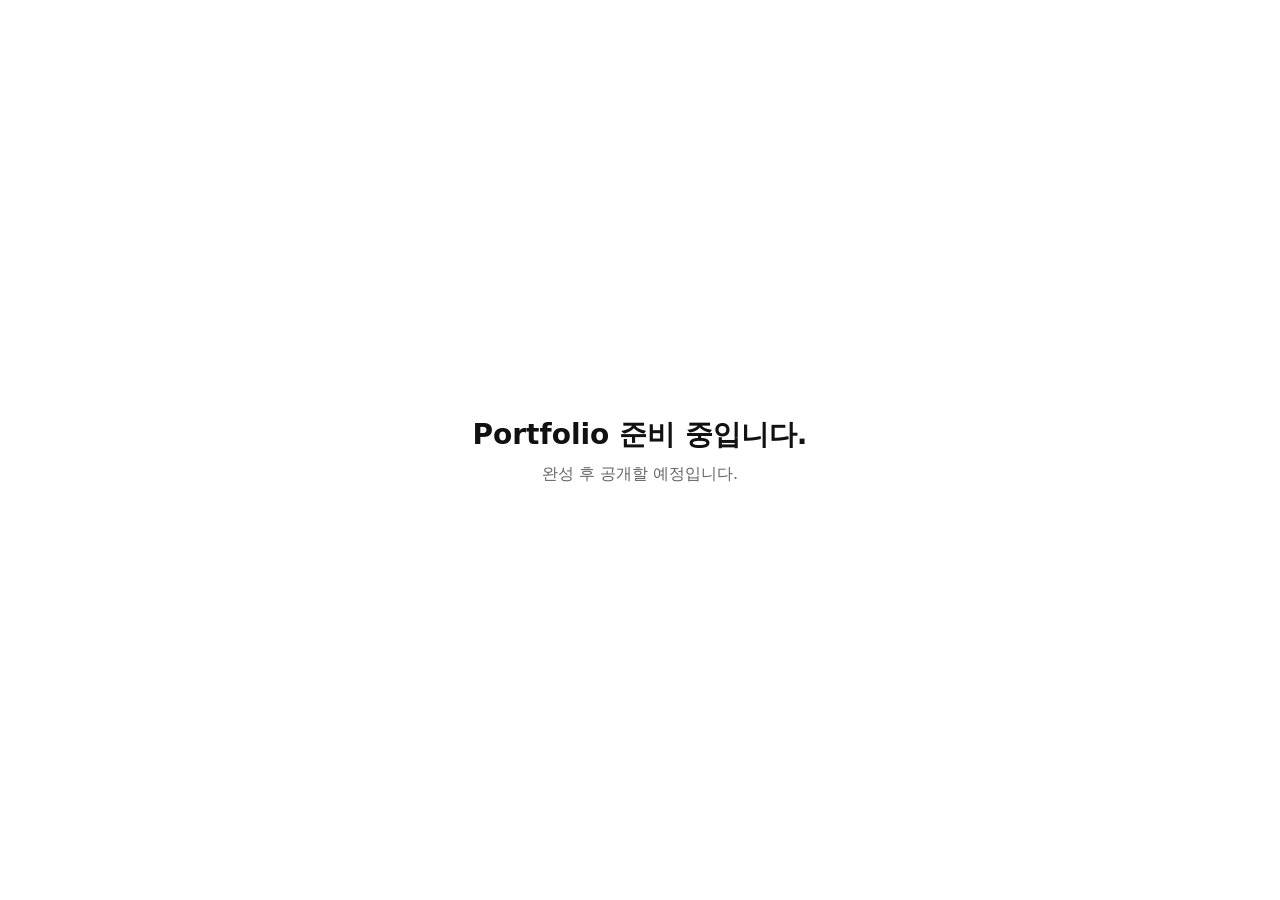
==== commit 9ef4a09f: "Replace unfinished portfolio with holding page" ====
--- a/portfolio/index.html
+++ b/portfolio/index.html
@@ -3,411 +3,20 @@
 <head>
   <meta charset="utf-8" />
   <meta name="viewport" content="width=device-width, initial-scale=1" />
-  <meta name="description" content="윤성준 Android Developer 포트폴리오" />
-  <title>윤성준 | Portfolio</title>
-  <link rel="stylesheet" href="./style.css" />
+  <meta name="robots" content="noindex, nofollow" />
+  <title>Portfolio 준비 중</title>
+  <style>
+    html, body { height: 100%; }
+    body { margin: 0; display: grid; place-items: center; font-family: system-ui, -apple-system, BlinkMacSystemFont, "Segoe UI", sans-serif; background: #fff; color: #111; }
+    main { text-align: center; padding: 24px; }
+    h1 { margin: 0 0 10px; font-size: 28px; }
+    p { margin: 0; color: #666; }
+  </style>
 </head>
 <body>
-  <div class="portfolio-shell">
-    <aside class="side-panel" aria-label="Portfolio sections">
-      <nav class="section-nav">
-        <a class="active" href="#profile">Profile</a>
-        <a href="#development">Development</a>
-        <a href="#bike-book">Bike - book</a>
-        <a href="#bamboo">대나무숲</a>
-        <a href="#mori">Mori</a>
-        <a href="#match">관:상견례</a>
-      </nav>
-    </aside>
-
-    <main class="portfolio-content">
-      <section id="profile" class="folio-page profile-page observed-section">
-        <div class="profile-main">
-          <h1>윤성준</h1>
-          <p class="profile-role">Android Developer</p>
-          <p class="profile-intro">
-            Kotlin과 Jetpack Compose 기반 Android 개발을 중심으로 경험을 쌓았습니다.
-            화면 구현에 그치지 않고 네트워크, 로컬 데이터, 서버와의 계약까지 연결해
-            기능이 실제로 어떻게 동작하고 실패하는지 함께 보려고 합니다.
-          </p>
-
-          <div class="profile-focus">
-            <div><span>FOCUS 01</span><strong>Android Architecture</strong><p>화면과 데이터 계층의 책임을 나누고 변경 범위를 줄이는 구조</p></div>
-            <div><span>FOCUS 02</span><strong>Data Flow</strong><p>네트워크·로컬 저장·서버 데이터가 이어지는 흐름</p></div>
-            <div><span>FOCUS 03</span><strong>Failure & Verification</strong><p>실패 복구, 동시성, 부하 테스트처럼 실제 사용에서 생기는 문제</p></div>
-          </div>
-        </div>
-
-        <div class="profile-photo" aria-label="프로필 사진 자리">
-          <div class="photo-placeholder">
-            <strong>PROFILE PHOTO</strong>
-            <small>추후 본인 사진으로 교체</small>
-          </div>
-        </div>
-
-        <div class="career-summary">
-          <div class="career-row">
-            <span>2026.04 — 08</span>
-            <strong>한국동서발전 울산본부</strong>
-            <p>정보보안 부서 체험형 인턴 · 사내 업무 개선 애플리케이션 개발 경험</p>
-          </div>
-          <div class="career-row">
-            <span>2025.01 — 12</span>
-            <strong>Samsung SW·AI Academy For Youth 13기</strong>
-            <p>Mobile Track · Android 네이티브 중심 팀 프로젝트 및 백엔드 개발 경험</p>
-          </div>
-          <div class="career-row">
-            <span>2018.03 — 2025.02</span>
-            <strong>건국대학교 컴퓨터공학부</strong>
-            <p>컴퓨터공학 학사</p>
-          </div>
-        </div>
-        <p class="page-number">01</p>
-      </section>
-
-      <section id="development" class="folio-page development-page observed-section">
-        <header class="development-head">
-          <div>
-            <p class="page-kicker">DEVELOPMENT OVERVIEW</p>
-            <h2>Android를 중심으로,<br />서비스 전체 흐름까지 개발해왔습니다.</h2>
-          </div>
-          <p>
-            모바일 앱에서 시작했지만 기능이 실제로 동작하려면 서버, 데이터베이스,
-            네트워크와 운영 환경까지 연결해서 봐야 한다고 생각합니다.
-            프로젝트마다 필요한 범위까지 직접 구현하며 전체 흐름을 이해하는 경험을 쌓았습니다.
-          </p>
-        </header>
-
-        <div class="main-stack development-main-stack">
-          <span>MAIN STACK</span>
-          <div class="main-stack-grid">
-            <strong>Kotlin</strong><strong>Android</strong><strong>Jetpack Compose</strong>
-            <strong>Java</strong><strong>Spring Boot</strong><strong>PostgreSQL</strong>
-          </div>
-        </div>
-
-        <div class="development-columns">
-          <article>
-            <span>ANDROID</span>
-            <h3>상태와 데이터 흐름을 분리하는 앱 구조</h3>
-            <p>Kotlin · Compose · Hilt · Coroutines · Flow · Room · DataStore · WorkManager · Paging3 · Retrofit · Ktor · OkHttp · WebSocket · Navigation · Firebase</p>
-            <small>화면 상태, 로컬 저장, 네트워크, 실시간 통신과 오프라인 복구를 Android 안에서 각각의 역할에 맞게 다뤘습니다.</small>
-          </article>
-          <article>
-            <span>BACKEND & DATA</span>
-            <h3>API와 데이터 정합성까지 직접 확인</h3>
-            <p>Java · Spring Boot · Spring Data JPA · MyBatis · PostgreSQL · MySQL · Redis · JWT · Flyway · REST API</p>
-            <small>앱과 서버 사이의 계약뿐 아니라 권한 검증, 동시성, 중복 요청과 데이터베이스 제약까지 함께 설계했습니다.</small>
-          </article>
-          <article>
-            <span>INFRA & VERIFICATION</span>
-            <h3>구현 이후의 동작을 검증하는 개발</h3>
-            <p>Docker · AWS EC2 · Nginx · GitHub Actions · Git · k6 · JMeter · Figma</p>
-            <small>배포 환경과 CI를 구성하고, 부하 테스트와 실제 운영 제약을 통해 설계가 의도대로 동작하는지 확인했습니다.</small>
-          </article>
-        </div>
-
-        <div class="development-principles">
-          <div><strong>01</strong><p>기술을 먼저 정하기보다 문제와 실패 상황을 정의한 뒤 필요한 방식을 선택합니다.</p></div>
-          <div><strong>02</strong><p>클라이언트에서 끝내지 않고 서버와 데이터베이스가 어떤 책임을 가져야 하는지 함께 봅니다.</p></div>
-          <div><strong>03</strong><p>구현한 뒤에는 동시성, 재시도, 부하와 같은 실제 사용 조건에서 다시 확인합니다.</p></div>
-        </div>
-        <p class="page-number">02</p>
-      </section>
-
-      <section id="bike-book" class="folio-page project-overview-page observed-section">
-        <header class="project-title-row">
-          <div>
-            <p class="page-kicker">PROJECT 01 · 2026.07 — 08</p>
-            <h2>Bike - book</h2>
-            <p class="project-subtitle">사내 공용 자전거의 신청·승인·이용·반납 흐름을 관리하는 Android·Backend 서비스</p>
-          </div>
-          <dl class="project-meta">
-            <div><dt>Role</dt><dd>Android & Backend</dd></div>
-            <div><dt>Focus</dt><dd>운영 환경 · 실패 복구 · 데이터 정합성</dd></div>
-          </dl>
-        </header>
-
-        <div class="project-overview-grid">
-          <div class="visual-placeholder hero-visual">
-            <strong>MAIN UI / SERVICE FLOW</strong>
-            <span>대표 앱 화면 또는 서비스 흐름 이미지</span>
-          </div>
-          <aside class="overview-panel">
-            <p class="mini-label">PROJECT SUMMARY</p>
-            <p>실제 사내 사용을 목표로 자전거 예약부터 반납까지의 전체 흐름을 구현했습니다. 단순 CRUD보다 네트워크 실패, 예약 충돌, 중복 요청처럼 운영 단계에서 생길 문제를 먼저 정의했습니다.</p>
-            <div class="stack-list"><span>Client</span><p>Kotlin · Compose · Room · WorkManager · Ktor</p></div>
-            <div class="stack-list"><span>Server</span><p>Java 17 · Spring Boot · PostgreSQL · JWT</p></div>
-            <div class="stack-list"><span>Infra</span><p>Docker Compose · GitHub Actions</p></div>
-          </aside>
-        </div>
-
-        <div class="focus-cards">
-          <article><span>01</span><h3>오프라인 반납</h3><p>네트워크가 끊겨도 사용자의 반납 작업 자체는 잃지 않도록 설계했습니다.</p></article>
-          <article><span>02</span><h3>예약 충돌·중복 요청</h3><p>동시에 겹치는 예약과 재시도에 따른 중복 요청을 서버와 DB에서 함께 방어했습니다.</p></article>
-          <article><span>03</span><h3>권한 검증</h3><p>역할과 예약 소유권을 클라이언트가 아닌 서버 기준으로 판단하도록 구성했습니다.</p></article>
-        </div>
-        <p class="page-number">03</p>
-      </section>
-
-      <section class="folio-page project-detail-page">
-        <header class="detail-page-head">
-          <div><p class="page-kicker">BIKE - BOOK · DEEP DIVE</p><h2>설계 판단과 구현 근거</h2></div>
-          <p>특별한 기술을 많이 나열하기보다, 문제가 생겼을 때 어떤 기준으로 선택했는지를 보여주는 영역입니다.</p>
-        </header>
-
-        <article class="deep-dive-block">
-          <div class="decision-copy">
-            <p class="decision-index">01 · OFFLINE RETURN</p>
-            <h3>네트워크 성공 여부와 사용자의 작업 완료를 분리했습니다.</h3>
-            <div class="reason-flow">
-              <div><span>문제</span><p>반납 순간 네트워크가 끊기면 사용자가 수행한 작업이 그대로 사라질 수 있었습니다.</p></div>
-              <div><span>판단</span><p>원격 응답을 기다린 뒤 화면을 바꾸는 대신, 로컬 상태를 먼저 보존하고 전송은 재시도 가능한 작업으로 분리했습니다.</p></div>
-              <div><span>구현</span><p>Room을 로컬 데이터 원본으로 두고 WorkManager를 이용해 반납 요청을 다시 전송하도록 구성했습니다.</p></div>
-              <div><span>효과</span><p>네트워크 상태와 무관하게 사용자의 작업을 보존하고 UI 상태와 재시도 흐름을 분리할 수 있었습니다.</p></div>
-            </div>
-          </div>
-          <div class="code-frame"><span>CODE EXCERPT</span><strong>Room + WorkManager 재전송 흐름</strong><small>실제 프로젝트 코드와 핵심 라인 설명을 이 영역에 추가</small></div>
-        </article>
-
-        <article class="deep-dive-block">
-          <div class="decision-copy">
-            <p class="decision-index">02 · CONCURRENCY / IDEMPOTENCY</p>
-            <h3>정상 요청만 가정하지 않고, 동시에 들어오는 요청과 재전송을 기준으로 설계했습니다.</h3>
-            <div class="reason-flow">
-              <div><span>문제</span><p>같은 시간대 예약이 동시에 생성되거나, 네트워크 재시도로 같은 요청이 여러 번 처리될 수 있었습니다.</p></div>
-              <div><span>판단</span><p>애플리케이션 코드의 사전 조회만으로는 경쟁 상태를 막기 어렵다고 보고 DB 제약과 멱등성을 함께 사용했습니다.</p></div>
-              <div><span>구현</span><p>PostgreSQL exclusion constraint와 UUID idempotency key, advisory lock을 이용해 충돌과 중복 처리를 방어했습니다.</p></div>
-              <div><span>효과</span><p>요청 순서나 재시도 횟수에 덜 의존하면서 예약 데이터의 정합성을 유지할 수 있도록 했습니다.</p></div>
-            </div>
-          </div>
-          <div class="code-frame"><span>CODE EXCERPT</span><strong>예약 충돌 + 멱등 요청 처리</strong><small>DB 제약과 서버 처리 코드 비교를 이 영역에 추가</small></div>
-        </article>
-        <p class="page-number">04</p>
-      </section>
-
-      <section id="bamboo" class="folio-page project-overview-page observed-section">
-        <header class="project-title-row">
-          <div>
-            <p class="page-kicker">PROJECT 02 · 2026.07</p>
-            <h2>대나무숲</h2>
-            <p class="project-subtitle">로그인 없이 글과 댓글을 작성하는 익명 웹 게시판</p>
-          </div>
-          <dl class="project-meta">
-            <div><dt>Role</dt><dd>Full Stack · Backend 중심</dd></div>
-            <div><dt>Focus</dt><dd>권한 · 동시성 · 성능 검증</dd></div>
-          </dl>
-        </header>
-
-        <div class="project-overview-grid">
-          <div class="visual-placeholder hero-visual"><strong>WEB UI / LOAD TEST</strong><span>게시판 화면 또는 부하 테스트 결과 이미지</span></div>
-          <aside class="overview-panel">
-            <p class="mini-label">PROJECT SUMMARY</p>
-            <p>로그인 절차는 없애되 작성자 권한과 데이터 정합성은 유지해야 했습니다. 편의성을 위해 인증 UI를 줄이면서 서버의 책임은 오히려 더 명확하게 두었습니다.</p>
-            <div class="stack-list"><span>Backend</span><p>Spring Boot · JPA · PostgreSQL</p></div>
-            <div class="stack-list"><span>Frontend</span><p>React · TypeScript · Axios</p></div>
-            <div class="stack-list"><span>Verify</span><p>k6 · PostgreSQL consistency check</p></div>
-          </aside>
-        </div>
-
-        <div class="focus-cards">
-          <article><span>01</span><h3>익명 소유권</h3><p>프론트가 넘긴 값이 아니라 서버의 익명 세션을 기준으로 작성자 권한을 검증했습니다.</p></article>
-          <article><span>02</span><h3>동시성 제어</h3><p>조회수·수정·좋아요처럼 요청 성격이 다른 기능에 각각 다른 제어 방식을 적용했습니다.</p></article>
-          <article><span>03</span><h3>부하 검증</h3><p>구현 뒤 k6로 실제 부하를 주고 응답 지연과 오류율, DB 정합성을 확인했습니다.</p></article>
-        </div>
-        <p class="page-number">05</p>
-      </section>
-
-      <section class="folio-page project-detail-page">
-        <header class="detail-page-head">
-          <div><p class="page-kicker">대나무숲 · DEEP DIVE</p><h2>익명성과 데이터 신뢰를 함께 다루기</h2></div>
-          <p>사용자 경험을 단순하게 만드는 대신 서버가 책임져야 할 검증을 더 분명하게 두었습니다.</p>
-        </header>
-
-        <article class="deep-dive-block">
-          <div class="decision-copy">
-            <p class="decision-index">01 · OWNERSHIP</p>
-            <h3>익명 서비스에서도 소유권은 서버가 알고 있어야 했습니다.</h3>
-            <div class="reason-flow">
-              <div><span>문제</span><p>로그인이 없다고 해서 클라이언트가 보내는 작성자 표시값을 신뢰하면 수정·삭제 권한을 보호할 수 없습니다.</p></div>
-              <div><span>판단</span><p>사용자에게 계정은 요구하지 않되 동일 브라우저를 식별할 최소한의 서버 기준은 유지했습니다.</p></div>
-              <div><span>구현</span><p>쿠키 기반 익명 세션으로 작성자를 식별하고 수정·삭제 요청마다 서버에서 소유권을 다시 확인했습니다.</p></div>
-              <div><span>효과</span><p>로그인 없는 사용 흐름을 유지하면서도 권한 판단을 프론트엔드 상태에 의존하지 않게 했습니다.</p></div>
-            </div>
-          </div>
-          <div class="code-frame"><span>CODE EXCERPT</span><strong>익명 세션 + 소유권 검증</strong><small>컨트롤러/서비스 검증 흐름과 실제 코드를 배치</small></div>
-        </article>
-
-        <article class="deep-dive-block">
-          <div class="decision-copy">
-            <p class="decision-index">02 · CONCURRENCY / VERIFY</p>
-            <h3>기능마다 같은 잠금을 쓰지 않고 충돌 가능성에 맞춰 선택했습니다.</h3>
-            <div class="reason-flow">
-              <div><span>문제</span><p>조회수, 좋아요, 수정 요청은 동시에 들어왔을 때 발생하는 문제가 서로 달랐습니다.</p></div>
-              <div><span>판단</span><p>조회수는 원자적 UPDATE, 수정·좋아요는 비관적 잠금과 unique constraint로 역할을 나눴습니다.</p></div>
-              <div><span>검증</span><p>200 VU로 3분간 75,336건을 요청해 357.16 req/s, HTTP p95 52.89ms, 오류율 0%를 확인했습니다.</p></div>
-              <div><span>효과</span><p>동시 요청에 대한 가정을 코드에만 남기지 않고 부하와 SQL 정합성 검사로 확인했습니다.</p></div>
-            </div>
-          </div>
-          <div class="metric-frame"><span>LOAD TEST</span><strong>357.16 req/s</strong><p>200 VU · 3 min · 75,336 requests</p><strong>p95 52.89 ms</strong><p>HTTP error 0%</p></div>
-        </article>
-        <p class="page-number">06</p>
-      </section>
-
-      <section id="mori" class="folio-page project-overview-page observed-section">
-        <header class="project-title-row">
-          <div>
-            <p class="page-kicker">PROJECT 03 · 2025.09</p>
-            <h2>Mori</h2>
-            <p class="project-subtitle">EC2 서버의 CPU·메모리·디스크·네트워크 지표를 조회하고 시각화하는 Android 앱</p>
-          </div>
-          <dl class="project-meta">
-            <div><dt>Role</dt><dd>Android · 단독 구현</dd></div>
-            <div><dt>Focus</dt><dd>모듈 경계 · 병렬 데이터 로딩 · 시각화</dd></div>
-          </dl>
-        </header>
-
-        <div class="project-overview-grid">
-          <div class="visual-placeholder hero-visual"><strong>DASHBOARD / CUSTOM CHART</strong><span>서버 지표 대시보드와 차트 화면 이미지</span></div>
-          <aside class="overview-panel">
-            <p class="mini-label">PROJECT SUMMARY</p>
-            <p>여러 서버 지표를 모바일에서 빠르게 확인할 수 있도록 데이터 로딩과 화면 구조를 분리하고, 지표 변화는 Android Canvas로 직접 시각화했습니다.</p>
-            <div class="stack-list"><span>Android</span><p>Kotlin · Jetpack Compose · Hilt</p></div>
-            <div class="stack-list"><span>Data</span><p>Coroutines · Retrofit · async/await</p></div>
-            <div class="stack-list"><span>Visual</span><p>Android Canvas</p></div>
-          </aside>
-        </div>
-
-        <div class="focus-cards">
-          <article><span>01</span><h3>모듈 경계</h3><p>feature·core·data 기준으로 역할을 나눠 화면과 데이터 획득 방식을 분리했습니다.</p></article>
-          <article><span>02</span><h3>병렬 API 호출</h3><p>서로 독립적인 서버 지표는 순차적으로 기다리지 않고 동시에 요청했습니다.</p></article>
-          <article><span>03</span><h3>직접 그리는 차트</h3><p>서버 지표의 성격에 맞게 Canvas 기반 차트를 직접 구성했습니다.</p></article>
-        </div>
-        <p class="page-number">07</p>
-      </section>
-
-      <section class="folio-page project-detail-page">
-        <header class="detail-page-head">
-          <div><p class="page-kicker">MORI · DEEP DIVE</p><h2>화면과 데이터 획득을 느슨하게 연결하기</h2></div>
-          <p>Android 내부 구조와 비동기 데이터 흐름을 중심으로 실제 코드 근거를 붙일 수 있는 프레임입니다.</p>
-        </header>
-
-        <article class="deep-dive-block">
-          <div class="decision-copy">
-            <p class="decision-index">01 · MODULE BOUNDARY</p>
-            <h3>화면이 API 구현 방식까지 알지 않게 구조를 나눴습니다.</h3>
-            <div class="reason-flow">
-              <div><span>문제</span><p>화면과 데이터 획득 코드가 직접 연결되면 기능이 늘어날수록 변경 범위가 넓어집니다.</p></div>
-              <div><span>판단</span><p>공통 영역과 데이터 계층, 기능 영역을 분리해 각 변경의 영향을 제한하려고 했습니다.</p></div>
-              <div><span>구현</span><p>feature·core·data 기준의 멀티모듈 구조를 구성했습니다.</p></div>
-              <div><span>효과</span><p>화면 기능과 데이터 처리 코드를 구분해 구조를 읽고 변경하기 쉽게 만들었습니다.</p></div>
-            </div>
-          </div>
-          <div class="code-frame"><span>CODE EXCERPT</span><strong>멀티모듈 의존 방향</strong><small>모듈 구조 이미지 또는 실제 의존 설정 코드를 추가</small></div>
-        </article>
-
-        <article class="deep-dive-block">
-          <div class="decision-copy">
-            <p class="decision-index">02 · PARALLEL DATA / CANVAS</p>
-            <h3>독립적인 지표는 함께 가져오고, 필요한 형태로 직접 그렸습니다.</h3>
-            <div class="reason-flow">
-              <div><span>문제</span><p>CPU·메모리·디스크·네트워크 요청을 순서대로 기다리면 전체 대기 시간이 길어집니다.</p></div>
-              <div><span>판단</span><p>서로 의존하지 않는 요청은 병렬화하고, 화면 표현은 서버 응답 형태와 분리했습니다.</p></div>
-              <div><span>구현</span><p>Coroutines async/await로 지표를 병렬 조회하고 Canvas로 차트를 직접 렌더링했습니다.</p></div>
-              <div><span>효과</span><p>여러 지표를 한 번에 구성하면서 화면 표현을 앱 요구사항에 맞춰 제어할 수 있었습니다.</p></div>
-            </div>
-          </div>
-          <div class="code-frame"><span>CODE EXCERPT</span><strong>async/await + Canvas 렌더링</strong><small>병렬 호출 코드와 차트 렌더링 핵심 부분을 추가</small></div>
-        </article>
-        <p class="page-number">08</p>
-      </section>
-
-      <section id="match" class="folio-page project-overview-page observed-section">
-        <header class="project-title-row">
-          <div>
-            <p class="page-kicker">PROJECT 04 · 2025.07 — 08</p>
-            <h2>관:상견례</h2>
-            <p class="project-subtitle">사용자 매칭과 실시간 1:1 채팅을 제공하는 Android 앱</p>
-          </div>
-          <dl class="project-meta">
-            <div><dt>Role</dt><dd>Android</dd></div>
-            <div><dt>Focus</dt><dd>실시간 통신 · 페이지 데이터 · 영속 상태</dd></div>
-          </dl>
-        </header>
-
-        <div class="project-overview-grid">
-          <div class="visual-placeholder hero-visual"><strong>CHAT / MATCHING UI</strong><span>매칭·채팅 주요 화면 이미지</span></div>
-          <aside class="overview-panel">
-            <p class="mini-label">PROJECT SUMMARY</p>
-            <p>실시간으로 들어오는 메시지, 점진적으로 불러오는 채팅 이력, 앱 재실행 후에도 유지돼야 하는 세션처럼 성격이 다른 데이터를 Android 안에서 각각 다르게 처리했습니다.</p>
-            <div class="stack-list"><span>Realtime</span><p>WebSocket · OkHttp</p></div>
-            <div class="stack-list"><span>List</span><p>Paging3</p></div>
-            <div class="stack-list"><span>State</span><p>DataStore · MVVM · Repository</p></div>
-          </aside>
-        </div>
-
-        <div class="focus-cards">
-          <article><span>01</span><h3>실시간 메시지</h3><p>서버에서 즉시 전달되는 메시지는 WebSocket 연결로 별도 처리했습니다.</p></article>
-          <article><span>02</span><h3>채팅 이력</h3><p>과거 메시지 목록은 Paging3를 사용해 필요한 범위만 점진적으로 불러오도록 했습니다.</p></article>
-          <article><span>03</span><h3>사용자 상태</h3><p>로그인 세션과 토큰은 DataStore를 이용해 앱 재실행 이후에도 유지했습니다.</p></article>
-        </div>
-        <p class="page-number">09</p>
-      </section>
-
-      <section class="folio-page project-detail-page">
-        <header class="detail-page-head">
-          <div><p class="page-kicker">관:상견례 · DEEP DIVE</p><h2>데이터의 수명과 성격에 따라 처리 방식을 나누기</h2></div>
-          <p>하나의 상태 관리 방식으로 모든 데이터를 밀어 넣지 않고, 데이터가 어떻게 들어오고 얼마나 오래 살아야 하는지를 기준으로 선택했습니다.</p>
-        </header>
-
-        <article class="deep-dive-block">
-          <div class="decision-copy">
-            <p class="decision-index">01 · REALTIME VS PAGED DATA</p>
-            <h3>지금 도착하는 메시지와 과거 이력을 같은 흐름으로 다루지 않았습니다.</h3>
-            <div class="reason-flow">
-              <div><span>문제</span><p>실시간 이벤트와 과거 목록은 갱신 방식과 필요한 메모리 범위가 다릅니다.</p></div>
-              <div><span>판단</span><p>실시간 데이터는 연결 중심으로, 이력 데이터는 페이지 단위 조회로 분리했습니다.</p></div>
-              <div><span>구현</span><p>WebSocket·OkHttp로 메시지를 수신하고 Paging3로 채팅 이력을 불러왔습니다.</p></div>
-              <div><span>효과</span><p>실시간성과 목록 확장성을 각각의 데이터 특성에 맞게 관리할 수 있었습니다.</p></div>
-            </div>
-          </div>
-          <div class="code-frame"><span>CODE EXCERPT</span><strong>WebSocket 수신 + Paging3 이력 로딩</strong><small>두 데이터 흐름이 만나는 지점을 실제 코드로 설명</small></div>
-        </article>
-
-        <article class="deep-dive-block">
-          <div class="decision-copy">
-            <p class="decision-index">02 · PERSISTENT STATE</p>
-            <h3>화면 상태와 앱을 넘어 유지되는 사용자 상태를 구분했습니다.</h3>
-            <div class="reason-flow">
-              <div><span>문제</span><p>로그인 세션과 토큰은 화면이 사라져도, 앱을 다시 실행해도 유지돼야 합니다.</p></div>
-              <div><span>판단</span><p>일시적인 UI 상태와 영속 상태를 분리하고 데이터 접근 경로도 Repository 뒤로 숨겼습니다.</p></div>
-              <div><span>구현</span><p>DataStore로 세션·토큰을 저장하고 MVVM·Repository 구조에서 데이터 접근 책임을 분리했습니다.</p></div>
-              <div><span>효과</span><p>화면 수명주기와 독립적으로 사용자 상태를 유지하면서 UI의 직접 의존을 줄였습니다.</p></div>
-            </div>
-          </div>
-          <div class="code-frame"><span>CODE EXCERPT</span><strong>DataStore + Repository 상태 흐름</strong><small>저장·조회·화면 전달 구조를 코드로 추가</small></div>
-        </article>
-        <p class="page-number">10</p>
-      </section>
-    </main>
-  </div>
-
-  <script>
-    const sections = [...document.querySelectorAll('.observed-section')];
-    const links = [...document.querySelectorAll('.section-nav a')];
-
-    const activate = (id) => {
-      links.forEach((link) => link.classList.toggle('active', link.getAttribute('href') === `#${id}`));
-    };
-
-    const observer = new IntersectionObserver((entries) => {
-      const visible = entries
-        .filter((entry) => entry.isIntersecting)
-        .sort((a, b) => b.intersectionRatio - a.intersectionRatio)[0];
-      if (visible) activate(visible.target.id);
-    }, { rootMargin: '-18% 0px -62% 0px', threshold: [0.05, 0.2, 0.45] });
-
-    sections.forEach((section) => observer.observe(section));
-  </script>
+  <main>
+    <h1>Portfolio 준비 중입니다.</h1>
+    <p>완성 후 공개할 예정입니다.</p>
+  </main>
 </body>
 </html>
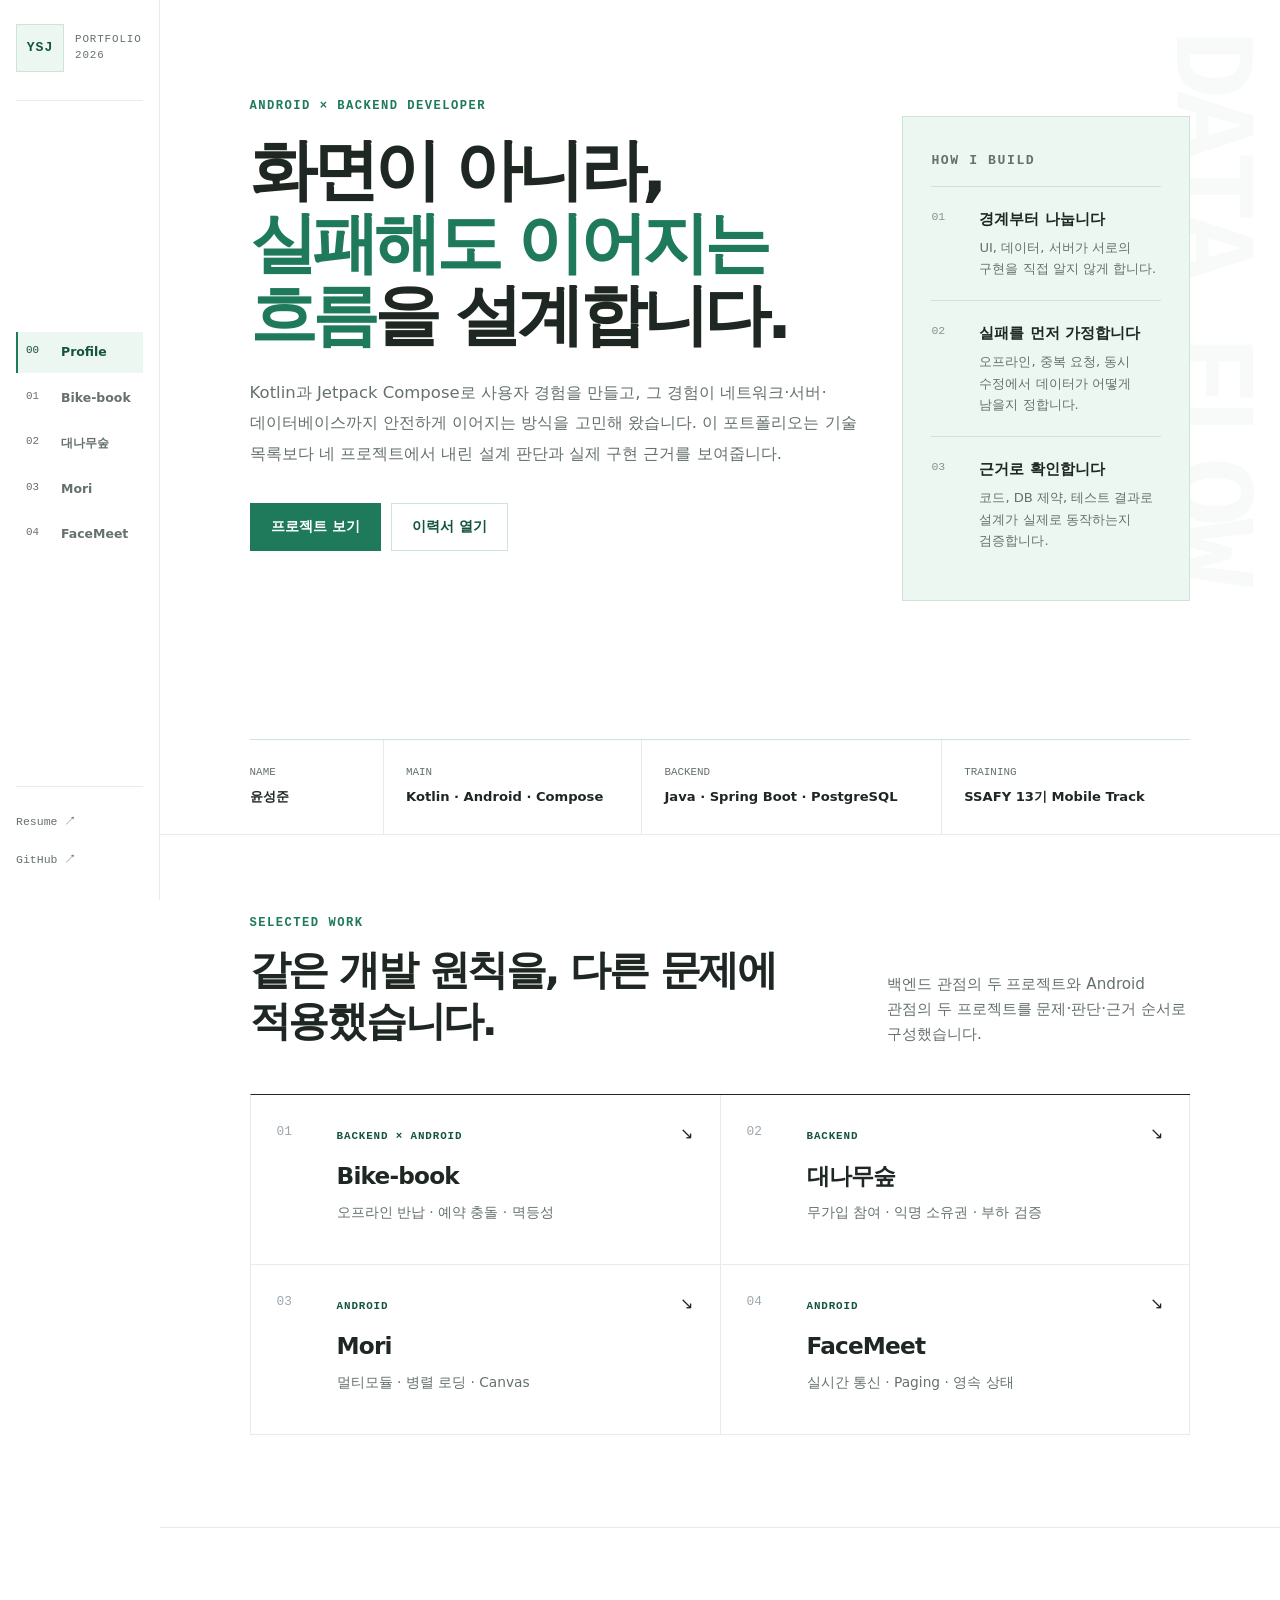
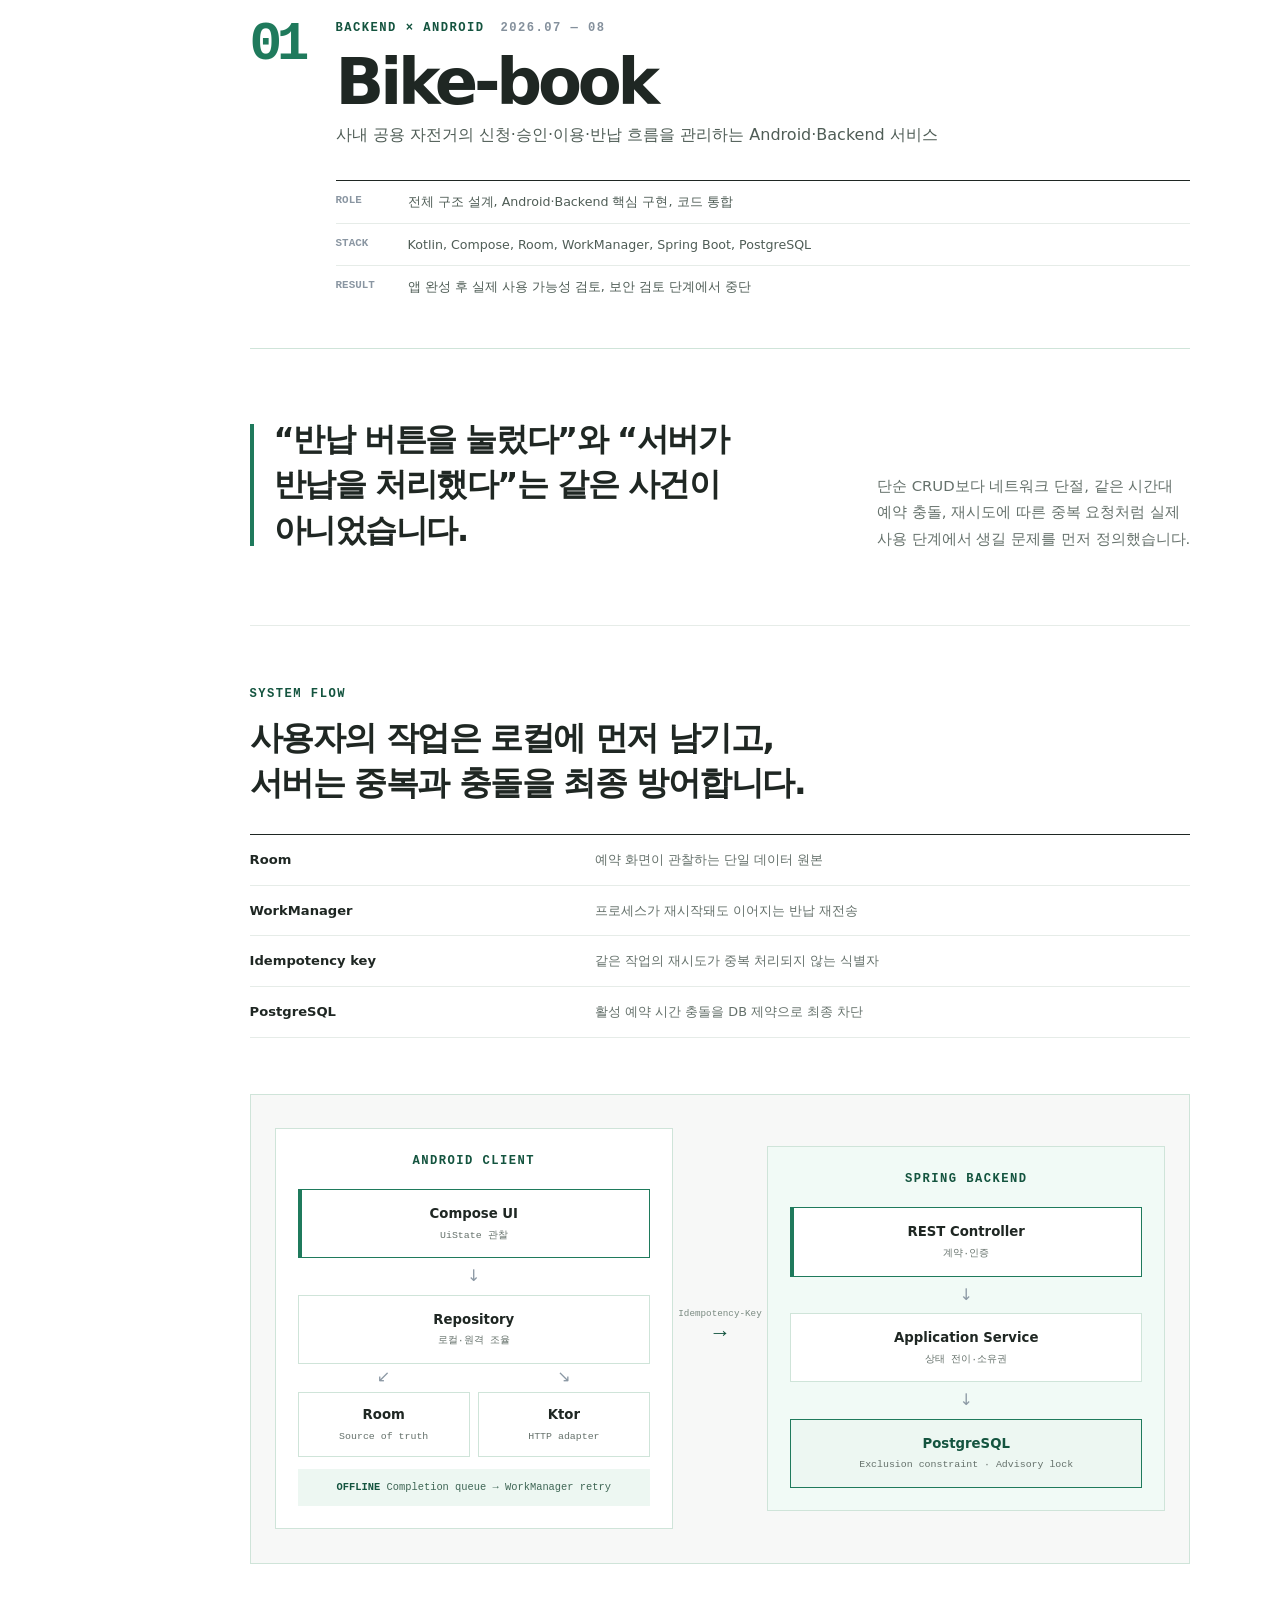
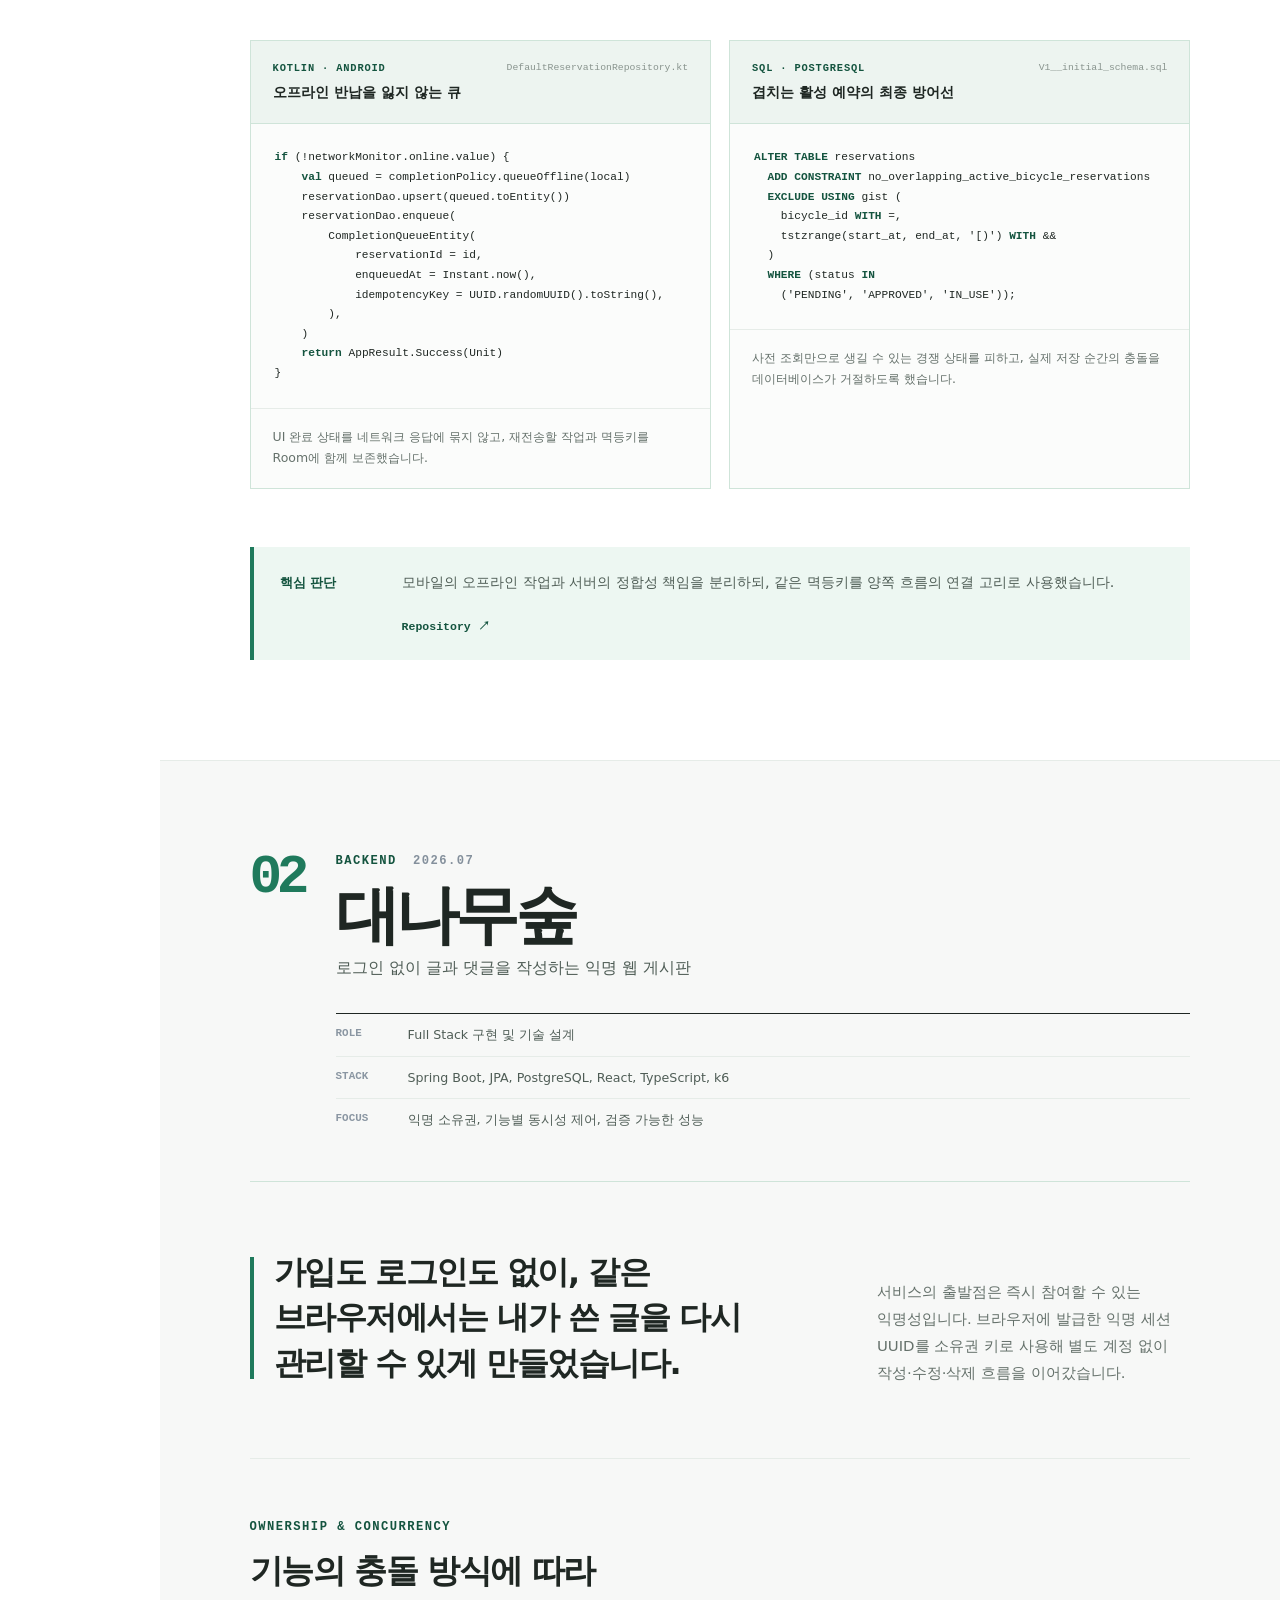
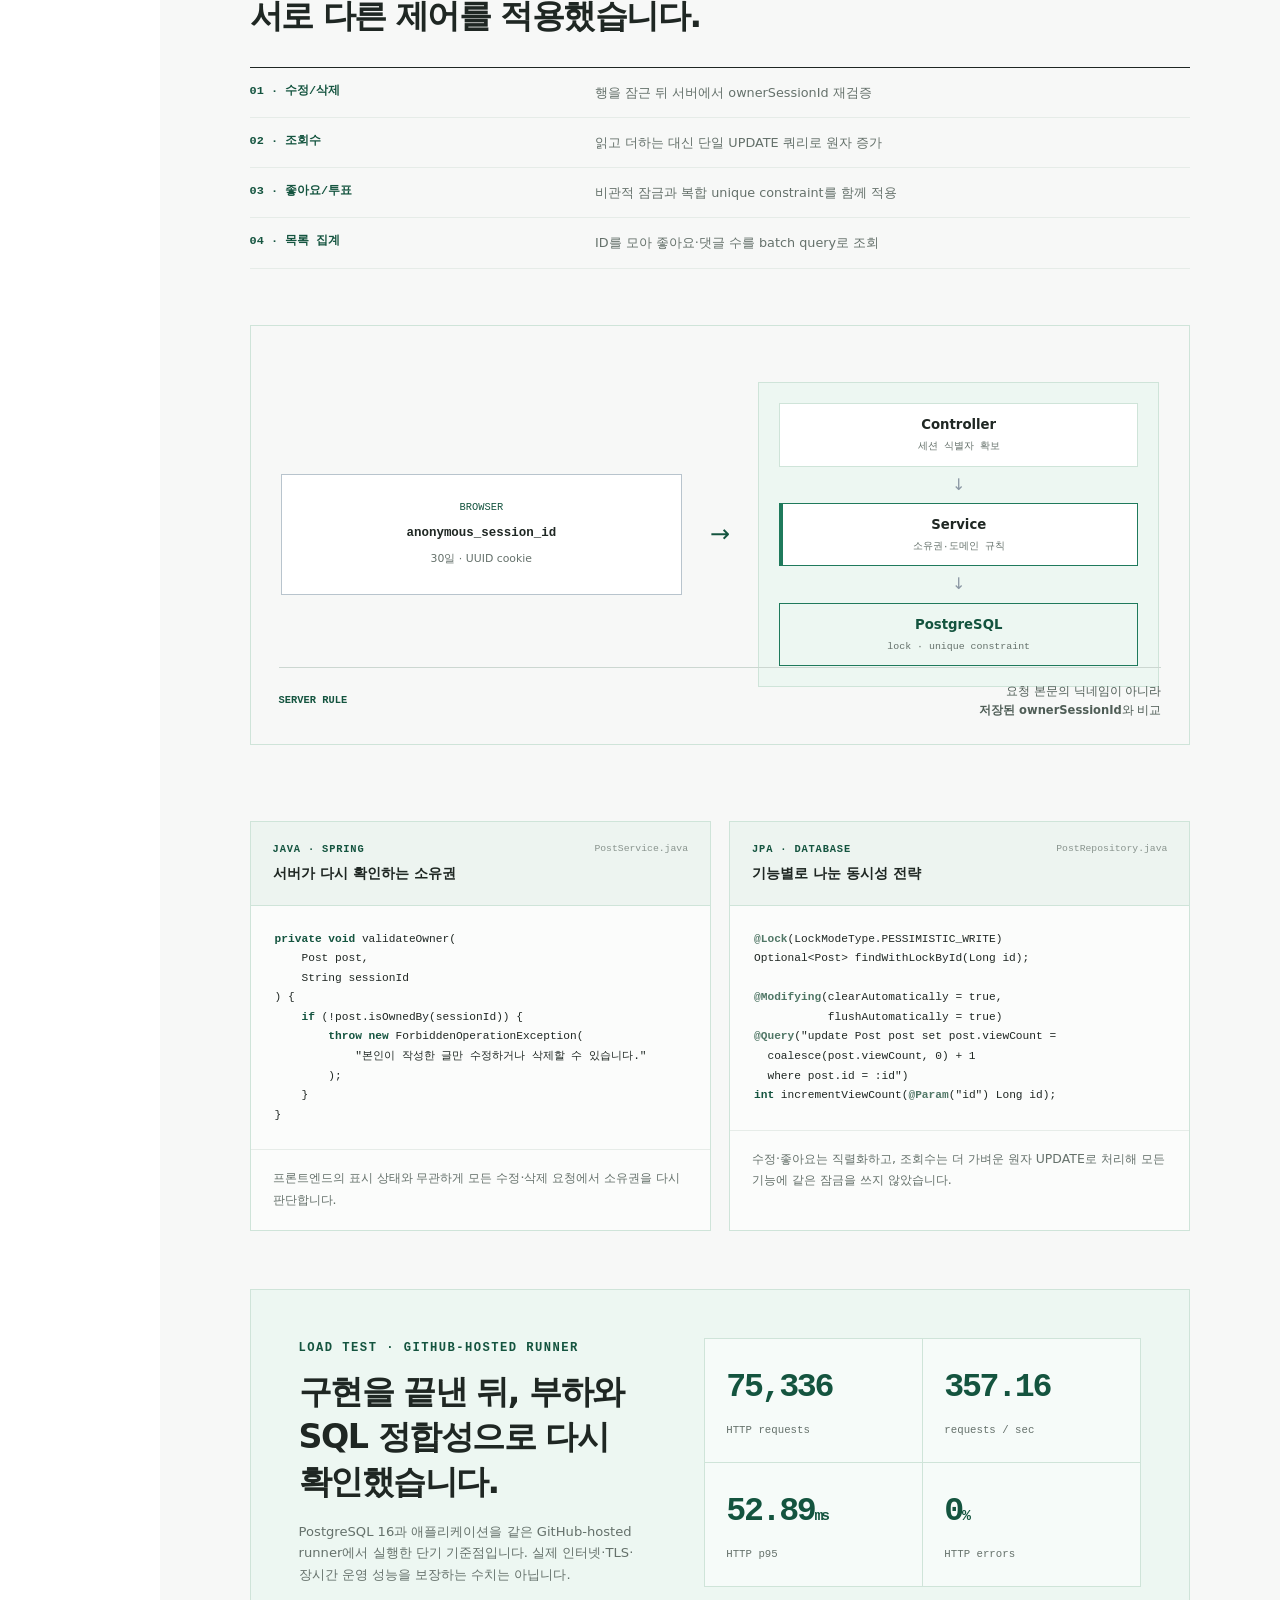
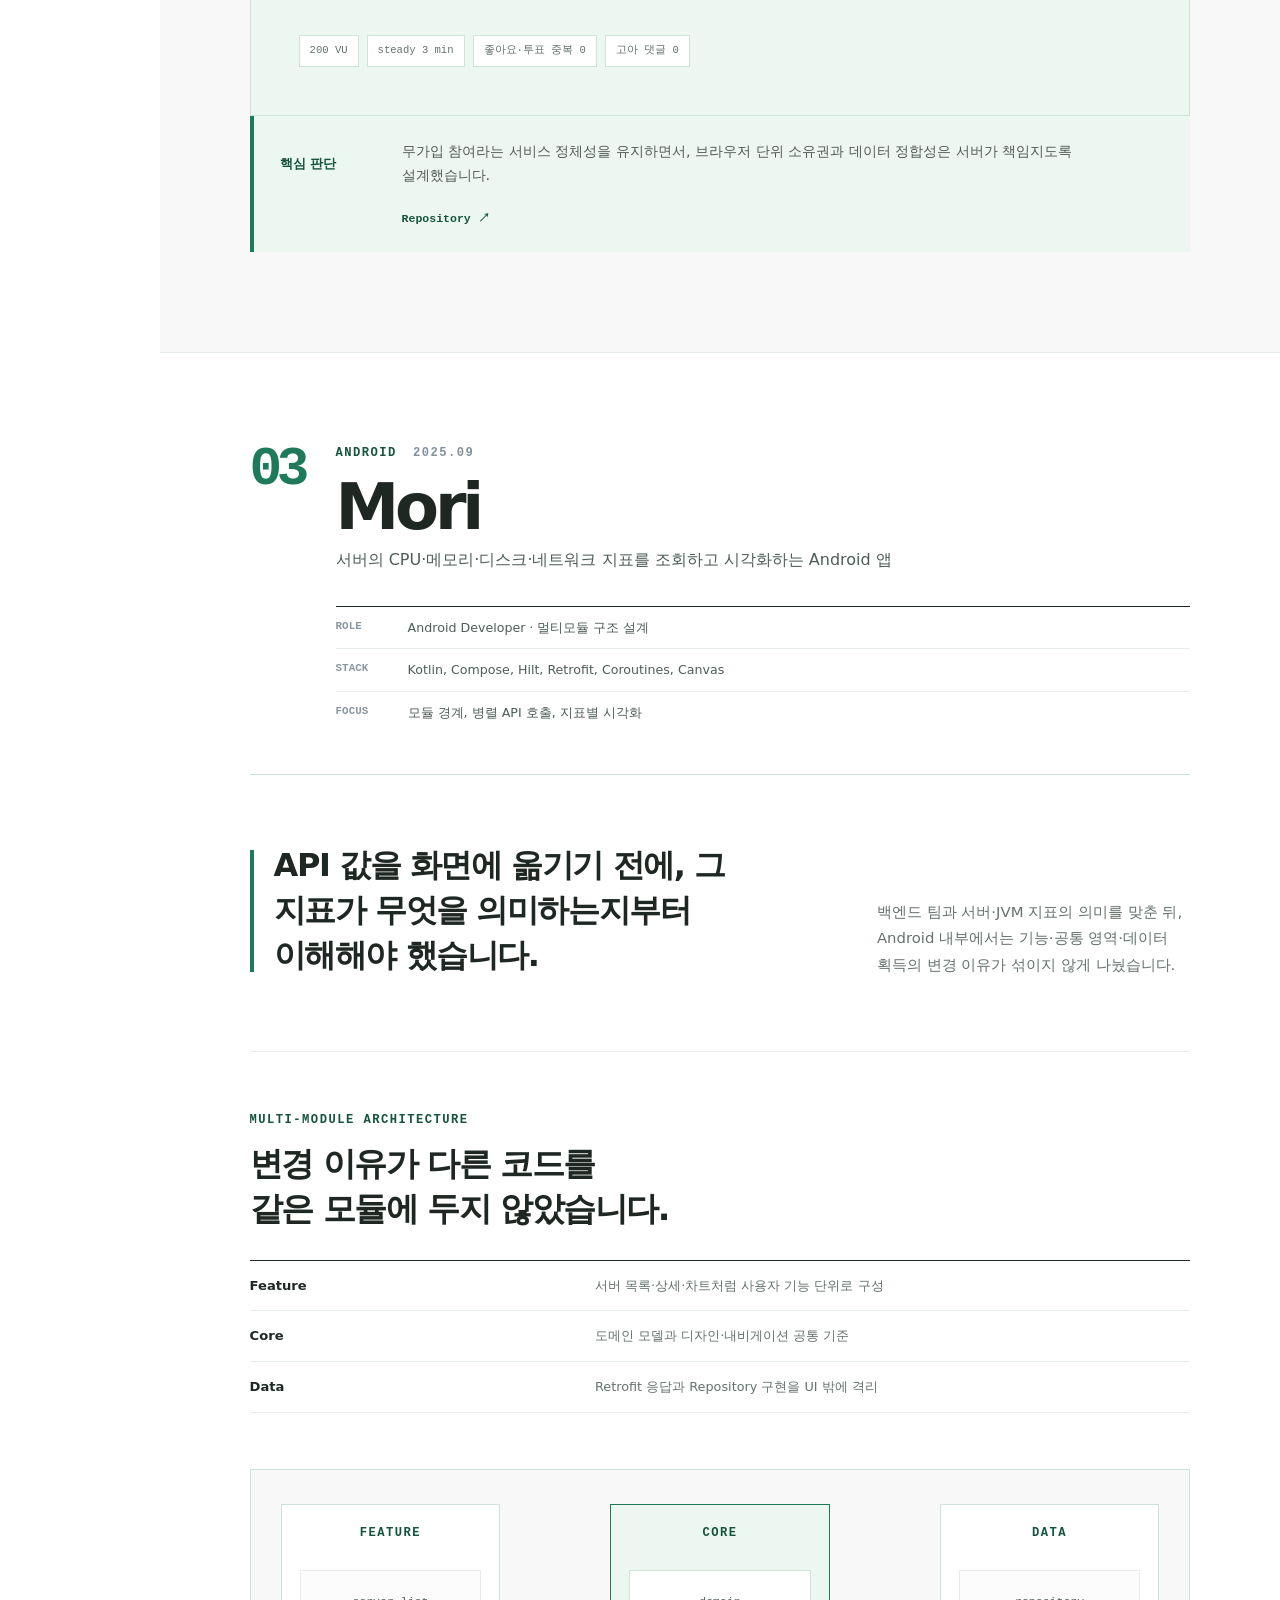
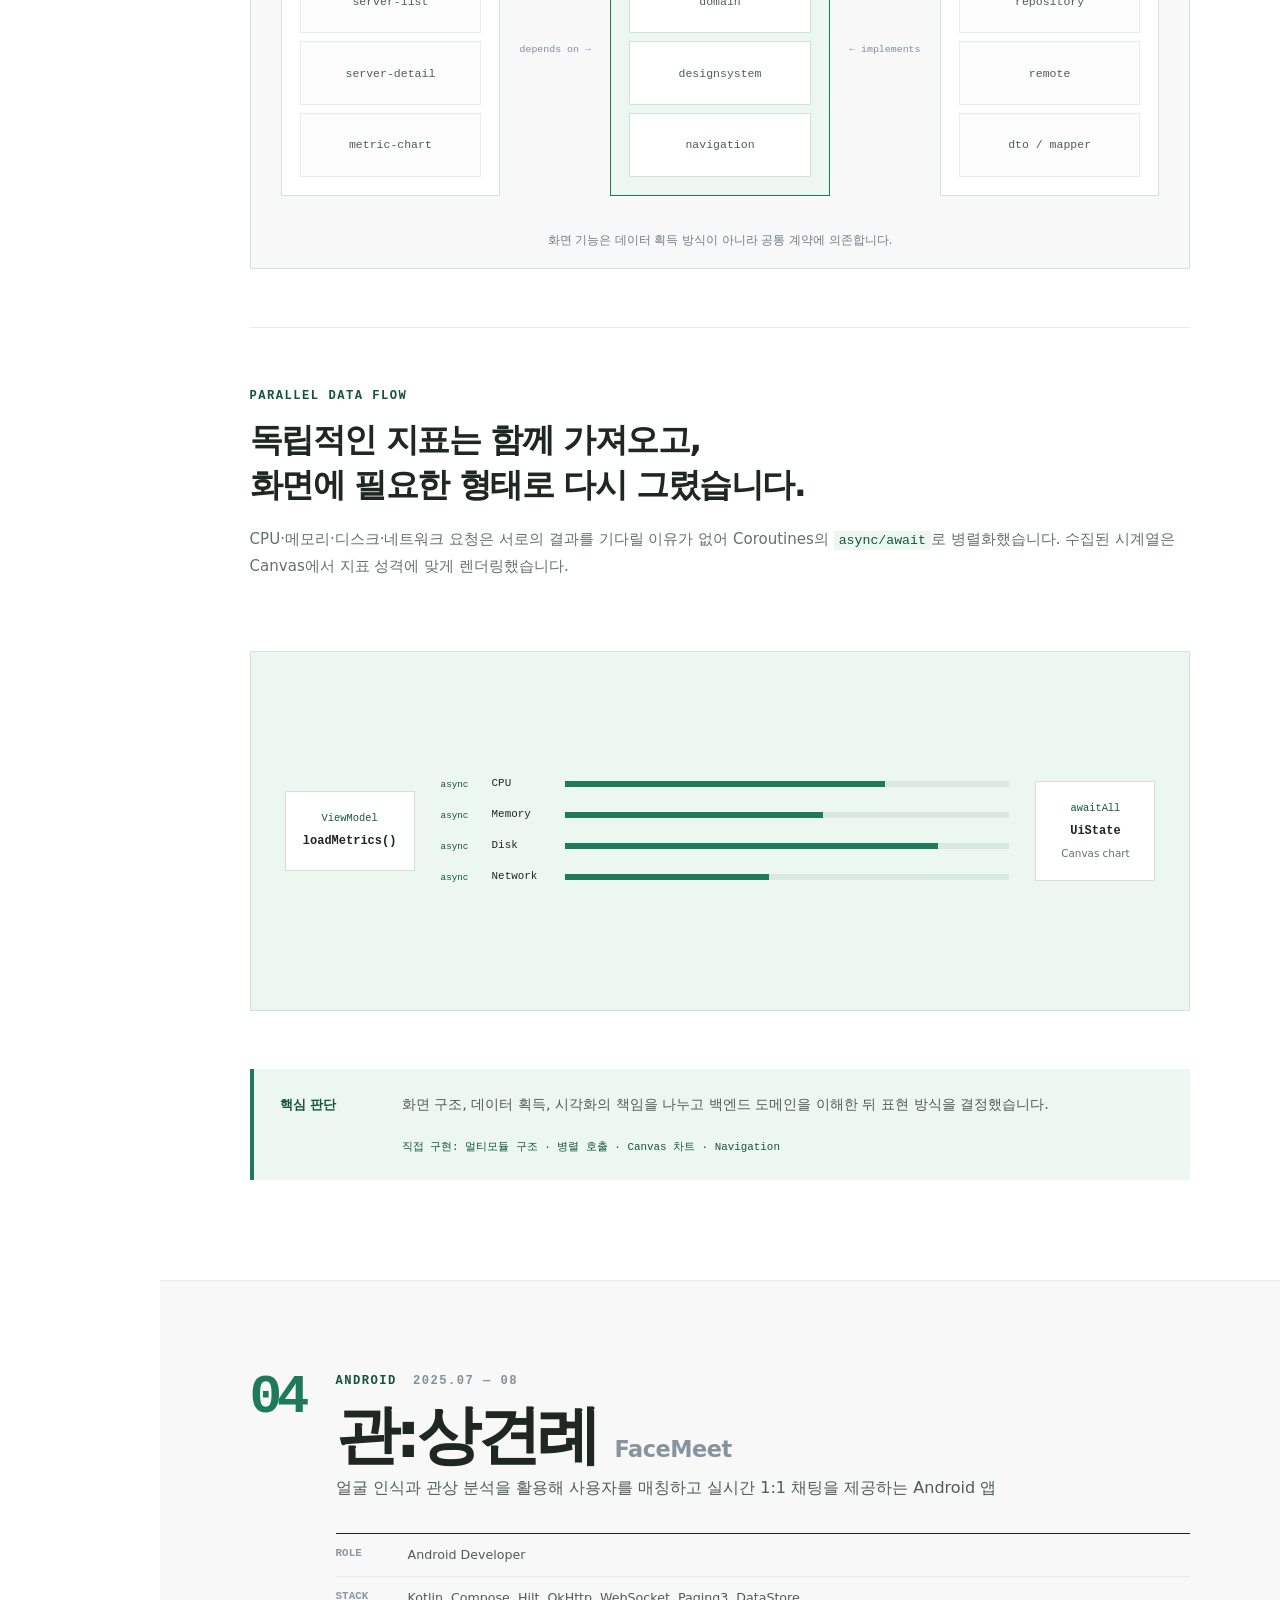
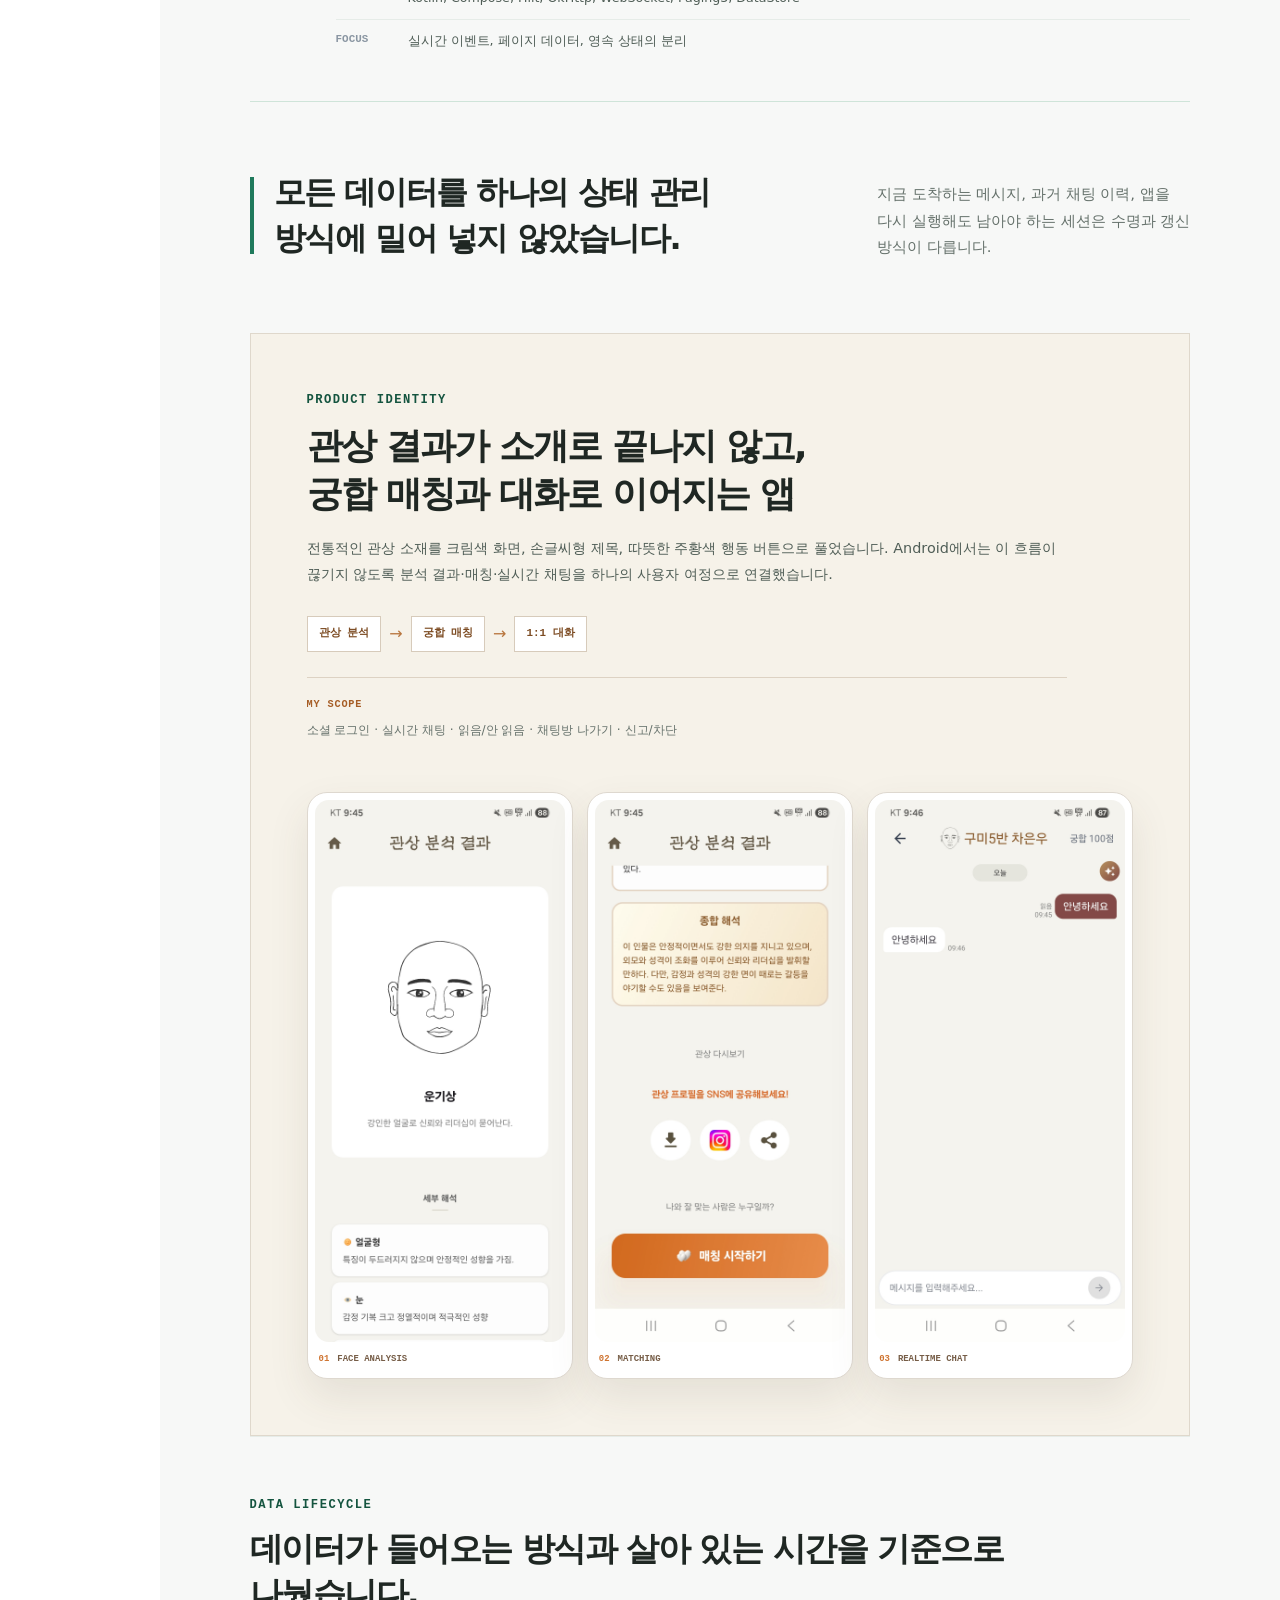
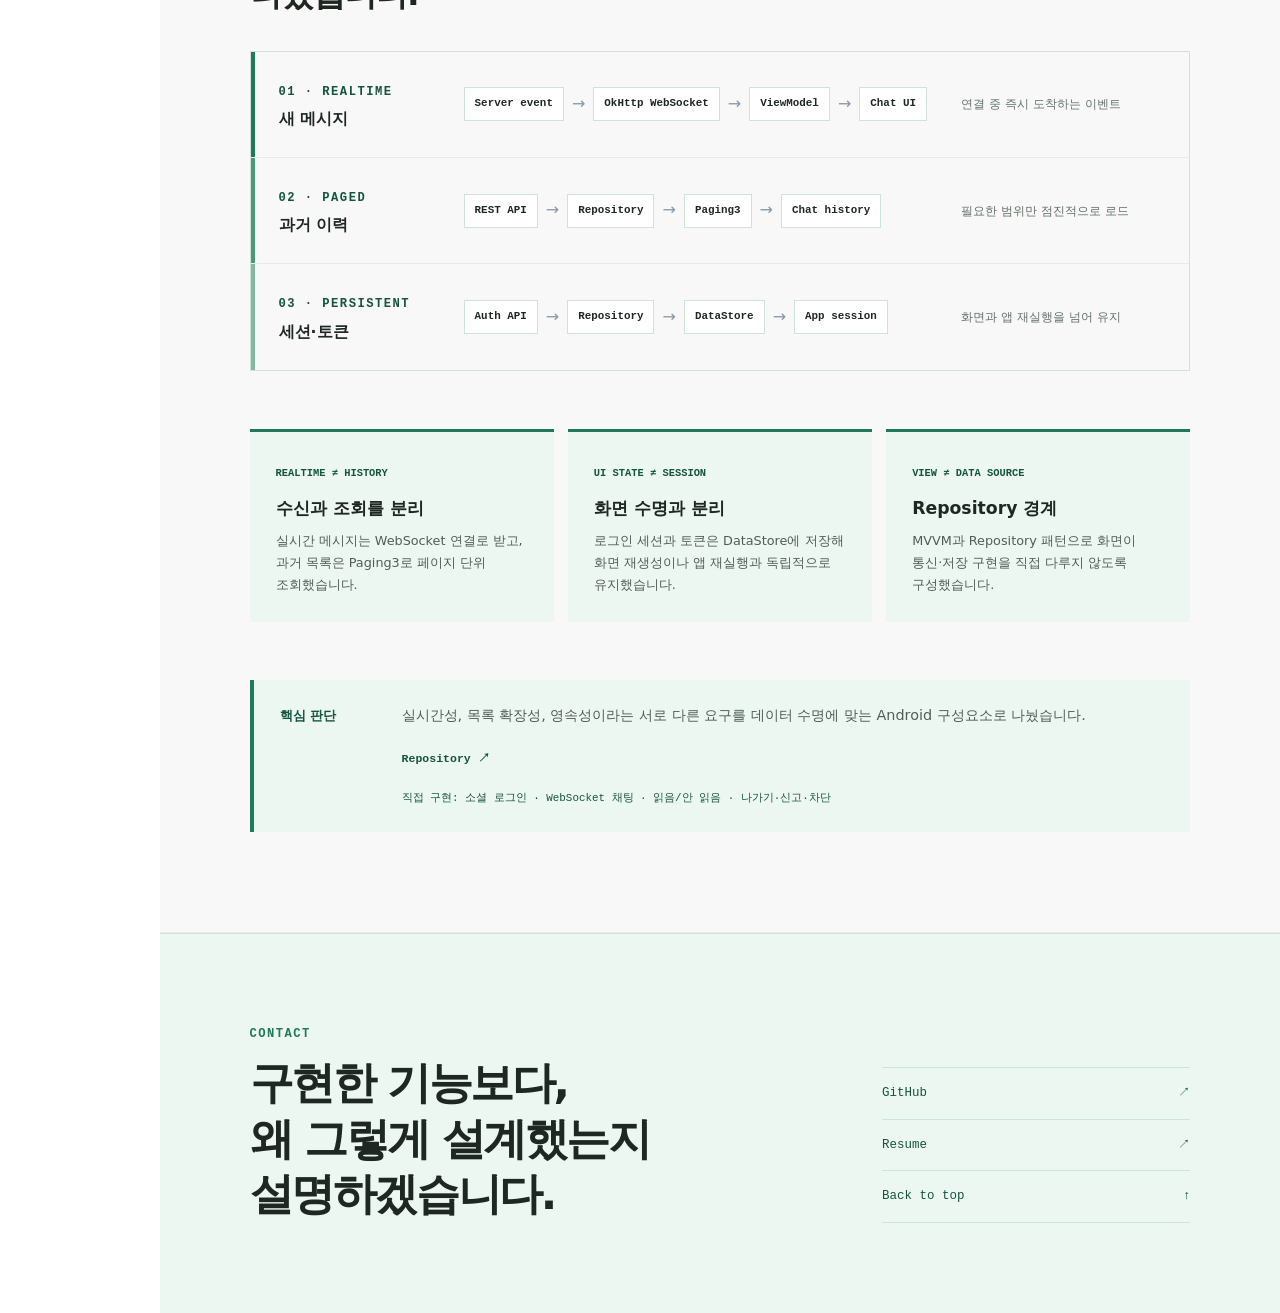
==== commit 74b92f33: "Add portfolio case studies and repository guide" ====
--- a/portfolio/index.html
+++ b/portfolio/index.html
@@ -3,20 +3,485 @@
 <head>
   <meta charset="utf-8" />
   <meta name="viewport" content="width=device-width, initial-scale=1" />
-  <meta name="robots" content="noindex, nofollow" />
-  <title>Portfolio 준비 중</title>
-  <style>
-    html, body { height: 100%; }
-    body { margin: 0; display: grid; place-items: center; font-family: system-ui, -apple-system, BlinkMacSystemFont, "Segoe UI", sans-serif; background: #fff; color: #111; }
-    main { text-align: center; padding: 24px; }
-    h1 { margin: 0 0 10px; font-size: 28px; }
-    p { margin: 0; color: #666; }
-  </style>
+  <meta name="description" content="Android와 Backend의 데이터 흐름, 실패 복구, 동시성 설계를 보여주는 윤성준 개발자 포트폴리오" />
+  <meta name="theme-color" content="#0b1726" />
+  <title>윤성준 | Android × Backend Portfolio</title>
+  <link rel="stylesheet" href="./style.css" />
 </head>
 <body>
-  <main>
-    <h1>Portfolio 준비 중입니다.</h1>
-    <p>완성 후 공개할 예정입니다.</p>
-  </main>
+  <a class="skip-link" href="#main">본문으로 바로가기</a>
+
+  <div class="site-shell">
+    <aside class="rail" aria-label="포트폴리오 목차">
+      <a class="rail-brand" href="#intro" aria-label="포트폴리오 처음으로">
+        <strong>YSJ</strong>
+        <span>PORTFOLIO<br />2026</span>
+      </a>
+      <nav class="section-nav">
+        <a class="active" href="#intro"><span>00</span>Profile</a>
+        <a href="#bike-book"><span>01</span>Bike-book</a>
+        <a href="#bamboo"><span>02</span>대나무숲</a>
+        <a href="#mori"><span>03</span>Mori</a>
+        <a href="#facemeet"><span>04</span>FaceMeet</a>
+      </nav>
+      <div class="rail-links">
+        <a href="../" target="_blank" rel="noreferrer">Resume ↗</a>
+        <a href="https://github.com/SSSSSungjun" target="_blank" rel="noreferrer">GitHub ↗</a>
+      </div>
+    </aside>
+
+    <main id="main">
+      <section id="intro" class="hero observed-section">
+        <div class="hero-copy">
+          <p class="eyebrow">ANDROID × BACKEND DEVELOPER</p>
+          <h1>화면이 아니라,<br /><em>실패해도 이어지는 흐름</em>을 설계합니다.</h1>
+          <p class="hero-summary">
+            Kotlin과 Jetpack Compose로 사용자 경험을 만들고, 그 경험이 네트워크·서버·데이터베이스까지
+            안전하게 이어지는 방식을 고민해 왔습니다. 이 포트폴리오는 기술 목록보다 네 프로젝트에서
+            내린 설계 판단과 실제 구현 근거를 보여줍니다.
+          </p>
+          <div class="hero-actions">
+            <a class="button primary" href="#bike-book">프로젝트 보기</a>
+            <a class="button secondary" href="../" target="_blank" rel="noreferrer">이력서 열기</a>
+          </div>
+        </div>
+
+        <aside class="hero-proof" aria-label="개발 관점 요약">
+          <p class="proof-label">HOW I BUILD</p>
+          <ol>
+            <li><span>01</span><div><strong>경계부터 나눕니다</strong><p>UI, 데이터, 서버가 서로의 구현을 직접 알지 않게 합니다.</p></div></li>
+            <li><span>02</span><div><strong>실패를 먼저 가정합니다</strong><p>오프라인, 중복 요청, 동시 수정에서 데이터가 어떻게 남을지 정합니다.</p></div></li>
+            <li><span>03</span><div><strong>근거로 확인합니다</strong><p>코드, DB 제약, 테스트 결과로 설계가 실제로 동작하는지 검증합니다.</p></div></li>
+          </ol>
+        </aside>
+
+        <div class="profile-strip">
+          <div><span>NAME</span><strong>윤성준</strong></div>
+          <div><span>MAIN</span><strong>Kotlin · Android · Compose</strong></div>
+          <div><span>BACKEND</span><strong>Java · Spring Boot · PostgreSQL</strong></div>
+          <div><span>TRAINING</span><strong>SSAFY 13기 Mobile Track</strong></div>
+        </div>
+      </section>
+
+      <section class="project-index" aria-labelledby="project-index-title">
+        <header class="section-heading compact-heading">
+          <div>
+            <p class="eyebrow">SELECTED WORK</p>
+            <h2 id="project-index-title">같은 개발 원칙을, 다른 문제에 적용했습니다.</h2>
+          </div>
+          <p>백엔드 관점의 두 프로젝트와 Android 관점의 두 프로젝트를 문제·판단·근거 순서로 구성했습니다.</p>
+        </header>
+        <div class="project-map">
+          <a href="#bike-book"><span class="project-no">01</span><div><small>BACKEND × ANDROID</small><strong>Bike-book</strong><p>오프라인 반납 · 예약 충돌 · 멱등성</p></div><b>↘</b></a>
+          <a href="#bamboo"><span class="project-no">02</span><div><small>BACKEND</small><strong>대나무숲</strong><p>무가입 참여 · 익명 소유권 · 부하 검증</p></div><b>↘</b></a>
+          <a href="#mori"><span class="project-no">03</span><div><small>ANDROID</small><strong>Mori</strong><p>멀티모듈 · 병렬 로딩 · Canvas</p></div><b>↘</b></a>
+          <a href="#facemeet"><span class="project-no">04</span><div><small>ANDROID</small><strong>FaceMeet</strong><p>실시간 통신 · Paging · 영속 상태</p></div><b>↘</b></a>
+        </div>
+      </section>
+
+      <article id="bike-book" class="case-study observed-section">
+        <header class="case-head">
+          <div class="case-number">01</div>
+          <div class="case-title">
+            <div class="case-kicker"><span>BACKEND × ANDROID</span><span>2026.07 — 08</span></div>
+            <h2>Bike-book</h2>
+            <p>사내 공용 자전거의 신청·승인·이용·반납 흐름을 관리하는 Android·Backend 서비스</p>
+          </div>
+          <dl class="case-meta">
+            <div><dt>ROLE</dt><dd>전체 구조 설계, Android·Backend 핵심 구현, 코드 통합</dd></div>
+            <div><dt>STACK</dt><dd>Kotlin, Compose, Room, WorkManager, Spring Boot, PostgreSQL</dd></div>
+            <div><dt>RESULT</dt><dd>앱 완성 후 실제 사용 가능성 검토, 보안 검토 단계에서 중단</dd></div>
+          </dl>
+        </header>
+
+        <div class="case-lead">
+          <p class="lead-quote">“반납 버튼을 눌렀다”와 “서버가 반납을 처리했다”는 같은 사건이 아니었습니다.</p>
+          <p>단순 CRUD보다 네트워크 단절, 같은 시간대 예약 충돌, 재시도에 따른 중복 요청처럼 실제 사용 단계에서 생길 문제를 먼저 정의했습니다.</p>
+        </div>
+
+        <section class="evidence-section" aria-labelledby="bike-flow-title">
+          <div class="section-copy">
+            <p class="eyebrow">SYSTEM FLOW</p>
+            <h3 id="bike-flow-title">사용자의 작업은 로컬에 먼저 남기고,<br />서버는 중복과 충돌을 최종 방어합니다.</h3>
+            <ul class="decision-list">
+              <li><strong>Room</strong><span>예약 화면이 관찰하는 단일 데이터 원본</span></li>
+              <li><strong>WorkManager</strong><span>프로세스가 재시작돼도 이어지는 반납 재전송</span></li>
+              <li><strong>Idempotency key</strong><span>같은 작업의 재시도가 중복 처리되지 않는 식별자</span></li>
+              <li><strong>PostgreSQL</strong><span>활성 예약 시간 충돌을 DB 제약으로 최종 차단</span></li>
+            </ul>
+          </div>
+
+          <div class="system-board bike-system" role="img" aria-label="Bike-book Android에서 PostgreSQL까지의 데이터 흐름 구조도">
+            <div class="system-zone client-zone">
+              <span class="zone-label">ANDROID CLIENT</span>
+              <div class="node strong-node">Compose UI<small>UiState 관찰</small></div>
+              <div class="flow-arrow">↓</div>
+              <div class="node">Repository<small>로컬·원격 조율</small></div>
+              <div class="split-flow">
+                <div><span>↙</span><div class="node mini-node">Room<small>Source of truth</small></div></div>
+                <div><span>↘</span><div class="node mini-node">Ktor<small>HTTP adapter</small></div></div>
+              </div>
+              <div class="queue-band"><b>OFFLINE</b> Completion queue → WorkManager retry</div>
+            </div>
+            <div class="bridge-arrow"><span>Idempotency-Key</span>→</div>
+            <div class="system-zone server-zone">
+              <span class="zone-label">SPRING BACKEND</span>
+              <div class="node strong-node">REST Controller<small>계약·인증</small></div>
+              <div class="flow-arrow">↓</div>
+              <div class="node">Application Service<small>상태 전이·소유권</small></div>
+              <div class="flow-arrow">↓</div>
+              <div class="node db-node">PostgreSQL<small>Exclusion constraint · Advisory lock</small></div>
+            </div>
+          </div>
+        </section>
+
+        <section class="code-evidence" aria-label="Bike-book 실제 코드 근거">
+          <article class="code-card">
+            <header><div><span>KOTLIN · ANDROID</span><strong>오프라인 반납을 잃지 않는 큐</strong></div><small>DefaultReservationRepository.kt</small></header>
+            <pre><code><span class="kw">if</span> (!networkMonitor.online.value) {
+    <span class="kw">val</span> queued = completionPolicy.queueOffline(local)
+    reservationDao.upsert(queued.toEntity())
+    reservationDao.enqueue(
+        CompletionQueueEntity(
+            reservationId = id,
+            enqueuedAt = Instant.now(),
+            idempotencyKey = UUID.randomUUID().toString(),
+        ),
+    )
+    <span class="kw">return</span> AppResult.Success(Unit)
+}</code></pre>
+            <p>UI 완료 상태를 네트워크 응답에 묶지 않고, 재전송할 작업과 멱등키를 Room에 함께 보존했습니다.</p>
+          </article>
+
+          <article class="code-card">
+            <header><div><span>SQL · POSTGRESQL</span><strong>겹치는 활성 예약의 최종 방어선</strong></div><small>V1__initial_schema.sql</small></header>
+            <pre><code><span class="kw">ALTER TABLE</span> reservations
+  <span class="kw">ADD CONSTRAINT</span> no_overlapping_active_bicycle_reservations
+  <span class="kw">EXCLUDE USING</span> gist (
+    bicycle_id <span class="kw">WITH</span> =,
+    tstzrange(start_at, end_at, '[)') <span class="kw">WITH</span> &amp;&amp;
+  )
+  <span class="kw">WHERE</span> (status <span class="kw">IN</span>
+    ('PENDING', 'APPROVED', 'IN_USE'));</code></pre>
+            <p>사전 조회만으로 생길 수 있는 경쟁 상태를 피하고, 실제 저장 순간의 충돌을 데이터베이스가 거절하도록 했습니다.</p>
+          </article>
+        </section>
+
+        <div class="case-outcome">
+          <strong>핵심 판단</strong>
+          <p>모바일의 오프라인 작업과 서버의 정합성 책임을 분리하되, 같은 멱등키를 양쪽 흐름의 연결 고리로 사용했습니다.</p>
+          <a href="https://github.com/SSSSSungjun/Bike-book" target="_blank" rel="noreferrer">Repository ↗</a>
+        </div>
+      </article>
+
+      <article id="bamboo" class="case-study observed-section">
+        <header class="case-head">
+          <div class="case-number">02</div>
+          <div class="case-title">
+            <div class="case-kicker"><span>BACKEND</span><span>2026.07</span></div>
+            <h2>대나무숲</h2>
+            <p>로그인 없이 글과 댓글을 작성하는 익명 웹 게시판</p>
+          </div>
+          <dl class="case-meta">
+            <div><dt>ROLE</dt><dd>Full Stack 구현 및 기술 설계</dd></div>
+            <div><dt>STACK</dt><dd>Spring Boot, JPA, PostgreSQL, React, TypeScript, k6</dd></div>
+            <div><dt>FOCUS</dt><dd>익명 소유권, 기능별 동시성 제어, 검증 가능한 성능</dd></div>
+          </dl>
+        </header>
+
+        <div class="case-lead">
+          <p class="lead-quote">가입도 로그인도 없이, 같은 브라우저에서는 내가 쓴 글을 다시 관리할 수 있게 만들었습니다.</p>
+          <p>서비스의 출발점은 즉시 참여할 수 있는 익명성입니다. 브라우저에 발급한 익명 세션 UUID를 소유권 키로 사용해 별도 계정 없이 작성·수정·삭제 흐름을 이어갔습니다.</p>
+        </div>
+
+        <section class="evidence-section reverse" aria-labelledby="bamboo-flow-title">
+          <div class="ownership-board" role="img" aria-label="익명 세션을 사용한 게시글 소유권 검증 흐름">
+            <div class="browser-card"><span>BROWSER</span><strong>anonymous_session_id</strong><small>30일 · UUID cookie</small></div>
+            <div class="horizontal-arrow">→</div>
+            <div class="server-stack">
+              <div class="node"><b>Controller</b><small>세션 식별자 확보</small></div>
+              <div class="flow-arrow">↓</div>
+              <div class="node strong-node"><b>Service</b><small>소유권·도메인 규칙</small></div>
+              <div class="flow-arrow">↓</div>
+              <div class="node db-node"><b>PostgreSQL</b><small>lock · unique constraint</small></div>
+            </div>
+            <div class="guard-note"><span>SERVER RULE</span><p>요청 본문의 닉네임이 아니라<br /><b>저장된 ownerSessionId</b>와 비교</p></div>
+          </div>
+
+          <div class="section-copy">
+            <p class="eyebrow">OWNERSHIP &amp; CONCURRENCY</p>
+            <h3 id="bamboo-flow-title">기능의 충돌 방식에 따라<br />서로 다른 제어를 적용했습니다.</h3>
+            <ul class="decision-list numbered-list">
+              <li><strong>01 · 수정/삭제</strong><span>행을 잠근 뒤 서버에서 ownerSessionId 재검증</span></li>
+              <li><strong>02 · 조회수</strong><span>읽고 더하는 대신 단일 UPDATE 쿼리로 원자 증가</span></li>
+              <li><strong>03 · 좋아요/투표</strong><span>비관적 잠금과 복합 unique constraint를 함께 적용</span></li>
+              <li><strong>04 · 목록 집계</strong><span>ID를 모아 좋아요·댓글 수를 batch query로 조회</span></li>
+            </ul>
+          </div>
+        </section>
+
+        <section class="code-evidence" aria-label="대나무숲 실제 코드 근거">
+          <article class="code-card light-code">
+            <header><div><span>JAVA · SPRING</span><strong>서버가 다시 확인하는 소유권</strong></div><small>PostService.java</small></header>
+            <pre><code><span class="kw">private void</span> validateOwner(
+    Post post,
+    String sessionId
+) {
+    <span class="kw">if</span> (!post.isOwnedBy(sessionId)) {
+        <span class="kw">throw new</span> ForbiddenOperationException(
+            "본인이 작성한 글만 수정하거나 삭제할 수 있습니다."
+        );
+    }
+}</code></pre>
+            <p>프론트엔드의 표시 상태와 무관하게 모든 수정·삭제 요청에서 소유권을 다시 판단합니다.</p>
+          </article>
+
+          <article class="code-card light-code">
+            <header><div><span>JPA · DATABASE</span><strong>기능별로 나눈 동시성 전략</strong></div><small>PostRepository.java</small></header>
+            <pre><code><span class="ann">@Lock</span>(LockModeType.PESSIMISTIC_WRITE)
+Optional&lt;Post&gt; findWithLockById(Long id);
+
+<span class="ann">@Modifying</span>(clearAutomatically = true,
+           flushAutomatically = true)
+<span class="ann">@Query</span>("update Post post set post.viewCount =
+  coalesce(post.viewCount, 0) + 1
+  where post.id = :id")
+<span class="kw">int</span> incrementViewCount(<span class="ann">@Param</span>("id") Long id);</code></pre>
+            <p>수정·좋아요는 직렬화하고, 조회수는 더 가벼운 원자 UPDATE로 처리해 모든 기능에 같은 잠금을 쓰지 않았습니다.</p>
+          </article>
+        </section>
+
+        <section class="benchmark" aria-labelledby="benchmark-title">
+          <div class="benchmark-copy">
+            <p class="eyebrow">LOAD TEST · GITHUB-HOSTED RUNNER</p>
+            <h3 id="benchmark-title">구현을 끝낸 뒤, 부하와 SQL 정합성으로 다시 확인했습니다.</h3>
+            <p>PostgreSQL 16과 애플리케이션을 같은 GitHub-hosted runner에서 실행한 단기 기준점입니다. 실제 인터넷·TLS·장시간 운영 성능을 보장하는 수치는 아닙니다.</p>
+          </div>
+          <div class="metric-grid">
+            <div><strong>75,336</strong><span>HTTP requests</span></div>
+            <div><strong>357.16</strong><span>requests / sec</span></div>
+            <div><strong>52.89<small>ms</small></strong><span>HTTP p95</span></div>
+            <div><strong>0<small>%</small></strong><span>HTTP errors</span></div>
+          </div>
+          <div class="benchmark-foot"><span>200 VU</span><span>steady 3 min</span><span>좋아요·투표 중복 0</span><span>고아 댓글 0</span></div>
+        </section>
+
+        <div class="case-outcome">
+          <strong>핵심 판단</strong>
+          <p>무가입 참여라는 서비스 정체성을 유지하면서, 브라우저 단위 소유권과 데이터 정합성은 서버가 책임지도록 설계했습니다.</p>
+          <a href="https://github.com/SSSSSungjun/gs-rest-service" target="_blank" rel="noreferrer">Repository ↗</a>
+        </div>
+      </article>
+
+      <article id="mori" class="case-study observed-section android-case">
+        <header class="case-head">
+          <div class="case-number">03</div>
+          <div class="case-title">
+            <div class="case-kicker"><span>ANDROID</span><span>2025.09</span></div>
+            <h2>Mori</h2>
+            <p>서버의 CPU·메모리·디스크·네트워크 지표를 조회하고 시각화하는 Android 앱</p>
+          </div>
+          <dl class="case-meta">
+            <div><dt>ROLE</dt><dd>Android Developer · 멀티모듈 구조 설계</dd></div>
+            <div><dt>STACK</dt><dd>Kotlin, Compose, Hilt, Retrofit, Coroutines, Canvas</dd></div>
+            <div><dt>FOCUS</dt><dd>모듈 경계, 병렬 API 호출, 지표별 시각화</dd></div>
+          </dl>
+        </header>
+
+        <div class="case-lead android-lead">
+          <p class="lead-quote">API 값을 화면에 옮기기 전에, 그 지표가 무엇을 의미하는지부터 이해해야 했습니다.</p>
+          <p>백엔드 팀과 서버·JVM 지표의 의미를 맞춘 뒤, Android 내부에서는 기능·공통 영역·데이터 획득의 변경 이유가 섞이지 않게 나눴습니다.</p>
+        </div>
+
+        <section class="android-evidence" aria-labelledby="mori-architecture-title">
+          <div class="module-board">
+            <div class="module-column feature-column">
+              <span>FEATURE</span>
+              <div>server-list</div>
+              <div>server-detail</div>
+              <div>metric-chart</div>
+            </div>
+            <div class="module-arrow"><span class="desktop-arrow">depends on →</span><span class="mobile-arrow">↓ depends on</span></div>
+            <div class="module-column core-column">
+              <span>CORE</span>
+              <div>domain</div>
+              <div>designsystem</div>
+              <div>navigation</div>
+            </div>
+            <div class="module-arrow"><span class="desktop-arrow">← implements</span><span class="mobile-arrow">implements ↓</span></div>
+            <div class="module-column data-column">
+              <span>DATA</span>
+              <div>repository</div>
+              <div>remote</div>
+              <div>dto / mapper</div>
+            </div>
+            <p class="board-caption">화면 기능은 데이터 획득 방식이 아니라 공통 계약에 의존합니다.</p>
+          </div>
+
+          <div class="section-copy">
+            <p class="eyebrow">MULTI-MODULE ARCHITECTURE</p>
+            <h3 id="mori-architecture-title">변경 이유가 다른 코드를<br />같은 모듈에 두지 않았습니다.</h3>
+            <ul class="decision-list">
+              <li><strong>Feature</strong><span>서버 목록·상세·차트처럼 사용자 기능 단위로 구성</span></li>
+              <li><strong>Core</strong><span>도메인 모델과 디자인·내비게이션 공통 기준</span></li>
+              <li><strong>Data</strong><span>Retrofit 응답과 Repository 구현을 UI 밖에 격리</span></li>
+            </ul>
+          </div>
+        </section>
+
+        <section class="data-visual" aria-labelledby="mori-data-title">
+          <div class="section-copy">
+            <p class="eyebrow">PARALLEL DATA FLOW</p>
+            <h3 id="mori-data-title">독립적인 지표는 함께 가져오고,<br />화면에 필요한 형태로 다시 그렸습니다.</h3>
+            <p>CPU·메모리·디스크·네트워크 요청은 서로의 결과를 기다릴 이유가 없어 Coroutines의 <code>async/await</code>로 병렬화했습니다. 수집된 시계열은 Canvas에서 지표 성격에 맞게 렌더링했습니다.</p>
+          </div>
+          <div class="parallel-board" role="img" aria-label="Mori에서 네 가지 서버 지표를 병렬로 조회하고 차트로 합치는 흐름">
+            <div class="request-start"><span>ViewModel</span><strong>loadMetrics()</strong></div>
+            <div class="parallel-lines">
+              <div><span class="line-tag">async</span><b>CPU</b><i style="--bar: 72%"></i></div>
+              <div><span class="line-tag">async</span><b>Memory</b><i style="--bar: 58%"></i></div>
+              <div><span class="line-tag">async</span><b>Disk</b><i style="--bar: 84%"></i></div>
+              <div><span class="line-tag">async</span><b>Network</b><i style="--bar: 46%"></i></div>
+            </div>
+            <div class="await-node"><span>awaitAll</span><strong>UiState</strong><small>Canvas chart</small></div>
+          </div>
+        </section>
+
+        <div class="case-outcome">
+          <strong>핵심 판단</strong>
+          <p>화면 구조, 데이터 획득, 시각화의 책임을 나누고 백엔드 도메인을 이해한 뒤 표현 방식을 결정했습니다.</p>
+          <span class="scope-note">직접 구현: 멀티모듈 구조 · 병렬 호출 · Canvas 차트 · Navigation</span>
+        </div>
+      </article>
+
+      <article id="facemeet" class="case-study observed-section android-case">
+        <header class="case-head">
+          <div class="case-number">04</div>
+          <div class="case-title">
+            <div class="case-kicker"><span>ANDROID</span><span>2025.07 — 08</span></div>
+            <h2>관:상견례 <small>FaceMeet</small></h2>
+            <p>얼굴 인식과 관상 분석을 활용해 사용자를 매칭하고 실시간 1:1 채팅을 제공하는 Android 앱</p>
+          </div>
+          <dl class="case-meta">
+            <div><dt>ROLE</dt><dd>Android Developer</dd></div>
+            <div><dt>STACK</dt><dd>Kotlin, Compose, Hilt, OkHttp, WebSocket, Paging3, DataStore</dd></div>
+            <div><dt>FOCUS</dt><dd>실시간 이벤트, 페이지 데이터, 영속 상태의 분리</dd></div>
+          </dl>
+        </header>
+
+        <div class="case-lead android-lead">
+          <p class="lead-quote">모든 데이터를 하나의 상태 관리 방식에 밀어 넣지 않았습니다.</p>
+          <p>지금 도착하는 메시지, 과거 채팅 이력, 앱을 다시 실행해도 남아야 하는 세션은 수명과 갱신 방식이 다릅니다.</p>
+        </div>
+
+        <section class="identity-showcase" aria-labelledby="facemeet-identity-title">
+          <div class="identity-copy">
+            <p class="eyebrow">PRODUCT IDENTITY</p>
+            <h3 id="facemeet-identity-title">관상 결과가 소개로 끝나지 않고,<br />궁합 매칭과 대화로 이어지는 앱</h3>
+            <p>전통적인 관상 소재를 크림색 화면, 손글씨형 제목, 따뜻한 주황색 행동 버튼으로 풀었습니다. Android에서는 이 흐름이 끊기지 않도록 분석 결과·매칭·실시간 채팅을 하나의 사용자 여정으로 연결했습니다.</p>
+            <div class="identity-flow" aria-label="FaceMeet 핵심 사용자 여정">
+              <span>관상 분석</span><i>→</i><span>궁합 매칭</span><i>→</i><span>1:1 대화</span>
+            </div>
+            <p class="identity-scope"><strong>MY SCOPE</strong><span>소셜 로그인 · 실시간 채팅 · 읽음/안 읽음 · 채팅방 나가기 · 신고/차단</span></p>
+          </div>
+          <div class="phone-gallery" aria-label="FaceMeet 실제 앱 화면">
+            <figure><img src="./assets/facemeet/face-result.jpg" alt="관상 분석 결과와 세부 해석 화면" loading="lazy" /><figcaption><span>01</span> FACE ANALYSIS</figcaption></figure>
+            <figure><img src="./assets/facemeet/match.jpg" alt="관상 결과를 확인한 뒤 매칭을 시작하는 화면" loading="lazy" /><figcaption><span>02</span> MATCHING</figcaption></figure>
+            <figure><img src="./assets/facemeet/chat.jpg" alt="궁합 점수와 읽음 상태가 표시된 일대일 채팅 화면" loading="lazy" /><figcaption><span>03</span> REALTIME CHAT</figcaption></figure>
+          </div>
+        </section>
+
+        <section class="lifecycle-section" aria-labelledby="facemeet-flow-title">
+          <header class="section-copy wide-copy">
+            <p class="eyebrow">DATA LIFECYCLE</p>
+            <h3 id="facemeet-flow-title">데이터가 들어오는 방식과 살아 있는 시간을 기준으로 나눴습니다.</h3>
+          </header>
+          <div class="lifecycle-board">
+            <div class="life-row realtime-row">
+              <div class="life-label"><span>01 · REALTIME</span><strong>새 메시지</strong></div>
+              <div class="life-path"><b>Server event</b><i>→</i><b>OkHttp WebSocket</b><i>→</i><b>ViewModel</b><i>→</i><b>Chat UI</b></div>
+              <p>연결 중 즉시 도착하는 이벤트</p>
+            </div>
+            <div class="life-row history-row">
+              <div class="life-label"><span>02 · PAGED</span><strong>과거 이력</strong></div>
+              <div class="life-path"><b>REST API</b><i>→</i><b>Repository</b><i>→</i><b>Paging3</b><i>→</i><b>Chat history</b></div>
+              <p>필요한 범위만 점진적으로 로드</p>
+            </div>
+            <div class="life-row session-row">
+              <div class="life-label"><span>03 · PERSISTENT</span><strong>세션·토큰</strong></div>
+              <div class="life-path"><b>Auth API</b><i>→</i><b>Repository</b><i>→</i><b>DataStore</b><i>→</i><b>App session</b></div>
+              <p>화면과 앱 재실행을 넘어 유지</p>
+            </div>
+          </div>
+        </section>
+
+        <section class="android-decisions">
+          <article><span>REALTIME ≠ HISTORY</span><h3>수신과 조회를 분리</h3><p>실시간 메시지는 WebSocket 연결로 받고, 과거 목록은 Paging3로 페이지 단위 조회했습니다.</p></article>
+          <article><span>UI STATE ≠ SESSION</span><h3>화면 수명과 분리</h3><p>로그인 세션과 토큰은 DataStore에 저장해 화면 재생성이나 앱 재실행과 독립적으로 유지했습니다.</p></article>
+          <article><span>VIEW ≠ DATA SOURCE</span><h3>Repository 경계</h3><p>MVVM과 Repository 패턴으로 화면이 통신·저장 구현을 직접 다루지 않도록 구성했습니다.</p></article>
+        </section>
+
+        <div class="case-outcome">
+          <strong>핵심 판단</strong>
+          <p>실시간성, 목록 확장성, 영속성이라는 서로 다른 요구를 데이터 수명에 맞는 Android 구성요소로 나눴습니다.</p>
+          <a href="https://github.com/SSSSSungjun/FaceMeet" target="_blank" rel="noreferrer">Repository ↗</a>
+          <span class="scope-note">직접 구현: 소셜 로그인 · WebSocket 채팅 · 읽음/안 읽음 · 나가기·신고·차단</span>
+        </div>
+      </article>
+
+      <footer class="footer">
+        <div><p class="eyebrow">CONTACT</p><h2>구현한 기능보다,<br />왜 그렇게 설계했는지 설명하겠습니다.</h2></div>
+        <div class="footer-links">
+          <a href="https://github.com/SSSSSungjun" target="_blank" rel="noreferrer">GitHub <span>↗</span></a>
+          <a href="../" target="_blank" rel="noreferrer">Resume <span>↗</span></a>
+          <a href="#intro">Back to top <span>↑</span></a>
+        </div>
+      </footer>
+    </main>
+  </div>
+
+  <script>
+    const navigationLinks = [...document.querySelectorAll('.section-nav a')];
+    const indexedSections = navigationLinks
+      .map((link) => document.querySelector(link.getAttribute('href')))
+      .filter(Boolean);
+
+    const setActiveSection = (id) => {
+      navigationLinks.forEach((link) => {
+        const active = link.getAttribute('href') === `#${id}`;
+        link.classList.toggle('active', active);
+        if (active) link.setAttribute('aria-current', 'true');
+        else link.removeAttribute('aria-current');
+      });
+    };
+
+    let updateScheduled = false;
+
+    const updateActiveSection = () => {
+      const marker = window.scrollY + Math.min(window.innerHeight * 0.34, 280);
+      let current = indexedSections[0];
+
+      indexedSections.forEach((section) => {
+        if (section.offsetTop <= marker) current = section;
+      });
+
+      const atPageEnd = window.innerHeight + window.scrollY >= document.documentElement.scrollHeight - 8;
+      if (atPageEnd) current = indexedSections[indexedSections.length - 1];
+      if (current) setActiveSection(current.id);
+      updateScheduled = false;
+    };
+
+    const scheduleActiveSectionUpdate = () => {
+      if (updateScheduled) return;
+      updateScheduled = true;
+      window.requestAnimationFrame(updateActiveSection);
+    };
+
+    window.addEventListener('scroll', scheduleActiveSectionUpdate, { passive: true });
+    window.addEventListener('resize', scheduleActiveSectionUpdate);
+    window.addEventListener('hashchange', scheduleActiveSectionUpdate);
+    window.addEventListener('load', updateActiveSection);
+    updateActiveSection();
+  </script>
 </body>
 </html>
--- a/portfolio/style.css
+++ b/portfolio/style.css
@@ -0,0 +1,913 @@
+:root {
+  --ink: #1f2723;
+  --ink-soft: #4f5d56;
+  --muted: #65716b;
+  --subtle: #89948e;
+  --line: #e6ece8;
+  --line-strong: #cfe4d9;
+  --paper: #ffffff;
+  --canvas: #f7f8f7;
+  --navy: #f5f8f6;
+  --navy-2: #edf4f0;
+  --green: #1f7a5c;
+  --green-dark: #14543f;
+  --green-soft: #edf7f2;
+  --mono: "SFMono-Regular", Consolas, "Liberation Mono", monospace;
+  --sans: Pretendard, "Noto Sans KR", "Apple SD Gothic Neo", Inter, system-ui, sans-serif;
+}
+
+* { box-sizing: border-box; }
+
+html {
+  scroll-behavior: smooth;
+  scroll-padding-top: 24px;
+}
+
+body {
+  margin: 0;
+  background: var(--canvas);
+  color: var(--ink);
+  font-family: var(--sans);
+  font-size: 16px;
+  line-height: 1.65;
+  word-break: keep-all;
+}
+
+a { color: inherit; text-decoration: none; }
+button, input, textarea, select { font: inherit; }
+
+.skip-link {
+  position: fixed;
+  z-index: 100;
+  top: 12px;
+  left: 12px;
+  padding: 10px 14px;
+  background: #fff;
+  color: #000;
+  transform: translateY(-160%);
+}
+
+.skip-link:focus { transform: translateY(0); }
+
+.site-shell {
+  display: grid;
+  grid-template-columns: 190px minmax(0, 1fr);
+  width: min(100%, 1600px);
+  min-height: 100vh;
+  margin: 0 auto;
+  background: var(--paper);
+  box-shadow: 0 0 0 1px rgba(31, 39, 35, .04);
+}
+
+.rail {
+  position: sticky;
+  top: 0;
+  z-index: 20;
+  display: flex;
+  flex-direction: column;
+  height: 100vh;
+  padding: 28px 22px;
+  border-right: 1px solid var(--line);
+  background: #fff;
+  color: var(--ink);
+}
+
+.rail-brand {
+  display: flex;
+  align-items: center;
+  gap: 11px;
+  padding-bottom: 28px;
+  border-bottom: 1px solid var(--line);
+}
+
+.rail-brand strong {
+  display: grid;
+  width: 48px;
+  height: 48px;
+  place-items: center;
+  border: 1px solid var(--line-strong);
+  background: var(--green-soft);
+  color: var(--green-dark);
+  font-family: var(--mono);
+  font-size: .82rem;
+  letter-spacing: .08em;
+}
+
+.rail-brand span {
+  color: var(--muted);
+  font-family: var(--mono);
+  font-size: .68rem;
+  line-height: 1.45;
+  letter-spacing: .08em;
+}
+
+.section-nav {
+  display: flex;
+  flex: 1;
+  flex-direction: column;
+  justify-content: center;
+  gap: 5px;
+}
+
+.section-nav a {
+  position: relative;
+  display: grid;
+  grid-template-columns: 27px 1fr;
+  gap: 8px;
+  padding: 10px 8px;
+  border-left: 2px solid transparent;
+  color: var(--muted);
+  font-size: .78rem;
+  font-weight: 650;
+  transition: color .18s ease, border-color .18s ease, background .18s ease;
+}
+
+.section-nav a span {
+  font-family: var(--mono);
+  font-size: .68rem;
+  font-weight: 500;
+}
+
+.section-nav a:hover,
+.section-nav a:focus-visible {
+  background: var(--green-soft);
+  color: var(--green-dark);
+}
+
+.section-nav a.active {
+  border-left-color: var(--green);
+  background: var(--green-soft);
+  color: var(--green-dark);
+}
+
+.rail-links {
+  display: flex;
+  flex-direction: column;
+  gap: 5px;
+  padding-top: 18px;
+  border-top: 1px solid var(--line);
+}
+
+.rail-links a {
+  padding: 7px 0;
+  color: var(--muted);
+  font-family: var(--mono);
+  font-size: .72rem;
+}
+
+.rail-links a:hover,
+.rail-links a:focus-visible { color: var(--green-dark); }
+
+main { min-width: 0; }
+
+.hero {
+  position: relative;
+  display: grid;
+  grid-template-columns: minmax(0, 1.15fr) minmax(330px, .62fr);
+  min-height: 760px;
+  padding: 96px 7vw 0;
+  overflow: hidden;
+  border-bottom: 1px solid var(--line);
+  background: var(--paper);
+  color: var(--ink);
+}
+
+.hero::after {
+  content: "DATA FLOW";
+  position: absolute;
+  right: -22px;
+  top: 30px;
+  color: rgba(31, 122, 92, .035);
+  font-family: var(--mono);
+  font-size: clamp(5rem, 9vw, 9rem);
+  font-weight: 900;
+  letter-spacing: -.07em;
+  white-space: nowrap;
+  writing-mode: vertical-rl;
+}
+
+.hero-copy,
+.hero-proof,
+.profile-strip { position: relative; z-index: 1; }
+
+.eyebrow,
+.proof-label,
+.case-kicker,
+.zone-label,
+.module-column > span,
+.life-label span {
+  margin: 0;
+  color: var(--green);
+  font-family: var(--mono);
+  font-size: .76rem;
+  font-weight: 800;
+  letter-spacing: .12em;
+}
+
+.hero h1 {
+  max-width: 820px;
+  margin: 18px 0 26px;
+  font-size: clamp(2.9rem, 5.25vw, 5.6rem);
+  line-height: 1.08;
+  letter-spacing: -.07em;
+}
+
+.hero h1 em {
+  color: var(--green);
+  font-style: normal;
+}
+
+.hero-summary {
+  max-width: 690px;
+  margin: 0;
+  color: var(--muted);
+  font-size: 1.03rem;
+  line-height: 1.85;
+}
+
+.hero-actions {
+  display: flex;
+  gap: 10px;
+  margin-top: 34px;
+}
+
+.button {
+  display: inline-flex;
+  min-height: 48px;
+  align-items: center;
+  justify-content: center;
+  padding: 0 20px;
+  border: 1px solid var(--line-strong);
+  font-size: .9rem;
+  font-weight: 750;
+}
+
+.button.primary {
+  border-color: var(--green);
+  background: var(--green);
+  color: #fff;
+}
+
+.button.secondary {
+  border-color: var(--line-strong);
+  background: #fff;
+  color: var(--green-dark);
+}
+.button:hover, .button:focus-visible { transform: translateY(-1px); }
+
+.hero-proof {
+  align-self: center;
+  margin: 20px 0 80px 42px;
+  padding: 28px;
+  border: 1px solid var(--line-strong);
+  background: var(--green-soft);
+}
+
+.hero-proof ol {
+  display: grid;
+  gap: 0;
+  margin: 14px 0 0;
+  padding: 0;
+  list-style: none;
+}
+
+.hero-proof li {
+  display: grid;
+  grid-template-columns: 34px 1fr;
+  gap: 14px;
+  padding: 20px 0;
+  border-top: 1px solid var(--line-strong);
+}
+
+.hero-proof li > span {
+  color: var(--subtle, #89948e);
+  font-family: var(--mono);
+  font-size: .72rem;
+}
+
+.hero-proof strong { display: block; font-size: .95rem; }
+.hero-proof p { margin: 5px 0 0; color: var(--muted); font-size: .82rem; line-height: 1.65; }
+
+.profile-strip {
+  grid-column: 1 / -1;
+  align-self: end;
+  display: grid;
+  grid-template-columns: .65fr 1.25fr 1.45fr 1.2fr;
+  margin-top: 58px;
+  border-top: 1px solid var(--line-strong);
+}
+
+.profile-strip div {
+  min-width: 0;
+  padding: 24px 22px 28px 0;
+  border-right: 1px solid var(--line);
+}
+
+.profile-strip div + div { padding-left: 22px; }
+.profile-strip div:last-child { border-right: 0; }
+.profile-strip span { display: block; color: var(--muted); font-family: var(--mono); font-size: .68rem; }
+.profile-strip strong { display: block; margin-top: 5px; color: var(--ink); font-size: .82rem; line-height: 1.45; }
+
+.project-index {
+  padding: 78px 7vw 92px;
+  border-bottom: 1px solid var(--line);
+  background: #fff;
+}
+
+.section-heading {
+  display: grid;
+  grid-template-columns: minmax(0, 1.2fr) minmax(280px, .62fr);
+  gap: 50px;
+  align-items: end;
+}
+
+.section-heading h2 {
+  max-width: 720px;
+  margin: 12px 0 0;
+  font-size: clamp(2rem, 3.2vw, 3.15rem);
+  line-height: 1.25;
+  letter-spacing: -.055em;
+}
+
+.section-heading > p { margin: 0; color: var(--muted); font-size: .95rem; }
+
+.project-map {
+  display: grid;
+  grid-template-columns: repeat(2, minmax(0, 1fr));
+  margin-top: 46px;
+  border-top: 1px solid var(--ink);
+  border-left: 1px solid var(--line);
+}
+
+.project-map a {
+  display: grid;
+  grid-template-columns: 44px 1fr 28px;
+  min-height: 170px;
+  gap: 16px;
+  align-items: start;
+  padding: 26px;
+  border-right: 1px solid var(--line);
+  border-bottom: 1px solid var(--line);
+  transition: background .18s ease, color .18s ease;
+}
+
+.project-map a:hover,
+.project-map a:focus-visible { background: var(--green-soft); color: var(--ink); }
+.project-map a:nth-child(n+3):hover small,
+.project-map a:nth-child(n+3):focus-visible small { color: var(--green-dark); }
+.project-map a:hover p,
+.project-map a:focus-visible p { color: var(--muted); }
+
+.project-no { color: #9ba6af; font-family: var(--mono); font-size: .8rem; }
+.project-map small { color: var(--green-dark); font-family: var(--mono); font-size: .68rem; font-weight: 800; letter-spacing: .08em; }
+.project-map strong { display: block; margin-top: 10px; font-size: 1.45rem; letter-spacing: -.035em; }
+.project-map p { margin: 6px 0 0; color: var(--muted); font-size: .86rem; }
+.project-map b { justify-self: end; font-weight: 400; }
+
+.case-study {
+  --case-accent: var(--green);
+  --case-accent-dark: var(--green-dark);
+  --case-soft: var(--green-soft);
+  padding: 90px 7vw 100px;
+  border-bottom: 1px solid var(--line);
+  background: #fff;
+}
+
+.case-study:nth-of-type(even) { background: var(--canvas); }
+.case-study.android-case {
+  --case-accent: var(--green);
+  --case-accent-dark: var(--green-dark);
+  --case-soft: var(--green-soft);
+}
+
+.case-study .eyebrow,
+.case-study .case-kicker,
+.case-study .zone-label,
+.case-study .module-column > span,
+.case-study .life-label span { color: var(--case-accent-dark); }
+
+.case-head {
+  display: grid;
+  grid-template-columns: 70px minmax(0, 1fr) minmax(310px, 380px);
+  gap: 32px;
+  align-items: start;
+  padding-bottom: 40px;
+  border-bottom: 1px solid var(--line-strong);
+}
+
+.case-head > *,
+.case-lead > *,
+.evidence-section > *,
+.android-evidence > *,
+.data-visual > *,
+.benchmark > *,
+.life-row > *,
+.case-outcome > * { min-width: 0; }
+
+.case-number {
+  color: var(--case-accent);
+  font-family: var(--mono);
+  font-size: 3.4rem;
+  font-weight: 800;
+  line-height: 1;
+  letter-spacing: -.1em;
+}
+
+.case-kicker { display: flex; gap: 16px; }
+.case-kicker span + span { color: #84909c; }
+
+.case-title h2 {
+  margin: 12px 0 8px;
+  font-size: clamp(2.8rem, 5vw, 5rem);
+  line-height: 1;
+  letter-spacing: -.065em;
+}
+
+.case-title h2 small { color: #8794a0; font-size: .35em; font-weight: 650; letter-spacing: -.02em; }
+.case-title > p { max-width: 720px; margin: 0; color: var(--ink-soft); font-size: 1rem; }
+
+.case-meta { margin: 0; }
+.case-meta div { display: grid; grid-template-columns: 58px 1fr; gap: 14px; padding: 11px 0; border-top: 1px solid var(--line); }
+.case-meta div:first-child { border-top-color: var(--ink); }
+.case-meta dt { color: #8a96a2; font-family: var(--mono); font-size: .68rem; font-weight: 750; }
+.case-meta dd { margin: 0; color: var(--ink-soft); font-size: .79rem; line-height: 1.55; }
+
+.case-title > p,
+.case-meta dd,
+.case-lead p,
+.section-copy,
+.decision-list span,
+.scope-note,
+.node small,
+.life-path b,
+.code-card header,
+.identity-showcase { overflow-wrap: anywhere; }
+
+.case-lead {
+  display: grid;
+  grid-template-columns: minmax(0, 1.28fr) minmax(280px, .72fr);
+  gap: 70px;
+  align-items: end;
+  margin: 68px 0 72px;
+}
+
+.case-lead p { margin: 0; }
+.lead-quote {
+  position: relative;
+  max-width: 800px;
+  padding-left: 24px;
+  color: var(--ink);
+  font-size: clamp(1.6rem, 2.5vw, 2.55rem);
+  font-weight: 800;
+  line-height: 1.42;
+  letter-spacing: -.045em;
+}
+
+.lead-quote::before {
+  content: "";
+  position: absolute;
+  left: 0;
+  top: 7px;
+  bottom: 7px;
+  width: 4px;
+  background: var(--case-accent);
+}
+
+.case-lead > p:last-child { color: var(--muted); font-size: .93rem; line-height: 1.8; }
+
+.evidence-section,
+.android-evidence,
+.data-visual {
+  display: grid;
+  grid-template-columns: minmax(300px, .72fr) minmax(500px, 1.28fr);
+  gap: 56px;
+  align-items: center;
+  padding: 58px 0;
+  border-top: 1px solid var(--line);
+}
+
+.evidence-section.reverse,
+.android-evidence { grid-template-columns: minmax(500px, 1.28fr) minmax(300px, .72fr); }
+.data-visual { grid-template-columns: minmax(320px, .8fr) minmax(480px, 1.2fr); }
+
+.section-copy h3,
+.benchmark h3,
+.lifecycle-section h3 {
+  margin: 12px 0 18px;
+  font-size: clamp(1.65rem, 2.6vw, 2.45rem);
+  line-height: 1.35;
+  letter-spacing: -.045em;
+}
+
+.section-copy > p:last-child { color: var(--muted); font-size: .94rem; line-height: 1.8; }
+.section-copy code { padding: 2px 5px; background: var(--case-soft); color: var(--case-accent-dark); font-family: var(--mono); font-size: .88em; }
+
+.decision-list { margin: 28px 0 0; padding: 0; list-style: none; border-top: 1px solid var(--ink); }
+.decision-list li { display: grid; grid-template-columns: minmax(120px, .55fr) 1fr; gap: 18px; padding: 14px 0; border-bottom: 1px solid var(--line); }
+.decision-list strong { color: var(--ink); font-size: .82rem; }
+.decision-list span { color: var(--muted); font-size: .8rem; }
+.numbered-list strong { color: var(--case-accent-dark); font-family: var(--mono); font-size: .74rem; }
+
+.system-board,
+.ownership-board,
+.module-board,
+.parallel-board,
+.lifecycle-board {
+  min-width: 0;
+  border: 1px solid var(--line-strong);
+  background: var(--canvas);
+}
+
+.bike-system {
+  display: grid;
+  grid-template-columns: minmax(220px, 1fr) 94px minmax(220px, 1fr);
+  align-items: center;
+  min-height: 470px;
+  padding: 24px;
+}
+
+.system-zone { min-width: 0; padding: 22px; border: 1px solid var(--line-strong); background: #fff; }
+.server-zone { background: #f1faf6; }
+.zone-label { display: block; margin-bottom: 18px; text-align: center; }
+
+.node {
+  padding: 13px 15px;
+  border: 1px solid var(--line-strong);
+  background: #fff;
+  text-align: center;
+  font-size: .83rem;
+  font-weight: 750;
+}
+
+.node small { display: block; margin-top: 3px; color: var(--muted); font-family: var(--mono); font-size: .62rem; font-weight: 500; }
+.strong-node { border-color: var(--case-accent); box-shadow: inset 3px 0 0 var(--case-accent); }
+.db-node { border-color: var(--green); background: var(--green-soft); color: var(--green-dark); }
+.db-node small { color: var(--muted); }
+.flow-arrow { padding: 5px; color: #8b98a4; text-align: center; }
+.split-flow { display: grid; grid-template-columns: 1fr 1fr; gap: 8px; text-align: center; }
+.split-flow > div > span { display: block; height: 28px; color: #8b98a4; }
+.mini-node { padding: 11px 7px; }
+.queue-band { margin-top: 12px; padding: 10px; background: var(--green-soft); color: #3f6655; font-family: var(--mono); font-size: .65rem; text-align: center; }
+.queue-band b { color: var(--green-dark); }
+
+.bridge-arrow { color: var(--green-dark); font-family: var(--mono); font-size: 1.35rem; text-align: center; }
+.bridge-arrow span { display: block; margin-bottom: -5px; color: #7a8a81; font-size: .58rem; }
+
+.code-evidence {
+  display: grid;
+  grid-template-columns: repeat(2, minmax(0, 1fr));
+  gap: 18px;
+  padding: 18px 0 58px;
+}
+
+.code-card {
+  min-width: 0;
+  overflow: hidden;
+  border: 1px solid var(--line-strong);
+  background: #fbfcfb;
+  color: var(--ink);
+}
+
+.code-card header {
+  display: flex;
+  justify-content: space-between;
+  gap: 20px;
+  align-items: start;
+  padding: 19px 22px;
+  border-bottom: 1px solid var(--line-strong);
+  background: var(--navy-2);
+}
+
+.code-card header span { display: block; color: var(--green-dark); font-family: var(--mono); font-size: .65rem; font-weight: 800; letter-spacing: .08em; }
+.code-card header strong { display: block; margin-top: 4px; color: var(--ink); font-size: .9rem; }
+.code-card header small { color: var(--subtle); font-family: var(--mono); font-size: .61rem; white-space: nowrap; }
+
+pre {
+  max-width: 100%;
+  margin: 0;
+  padding: 24px;
+  overflow-x: auto;
+  font-family: var(--mono);
+  font-size: clamp(.7rem, .8vw, .79rem);
+  line-height: 1.75;
+  tab-size: 4;
+}
+
+code { font-family: inherit; }
+.kw { color: var(--green-dark); font-weight: 700; }
+.ann { color: #4f7665; font-weight: 700; }
+.code-card > p { margin: 0; padding: 17px 22px 20px; border-top: 1px solid var(--line); color: var(--muted); font-size: .78rem; line-height: 1.7; }
+
+.case-outcome {
+  display: grid;
+  grid-template-columns: 100px minmax(0, 1fr);
+  gap: 22px;
+  align-items: center;
+  padding: 24px 26px;
+  border-left: 4px solid var(--case-accent);
+  background: var(--case-soft);
+}
+
+.case-outcome > strong { color: var(--case-accent-dark); font-size: .8rem; }
+.case-outcome > p { margin: 0; color: var(--ink-soft); font-size: .9rem; }
+.case-outcome > a { grid-column: 2; color: var(--case-accent-dark); font-family: var(--mono); font-size: .72rem; font-weight: 800; }
+.scope-note { grid-column: 2; color: var(--case-accent-dark); font-family: var(--mono); font-size: .68rem; line-height: 1.6; }
+
+.ownership-board {
+  position: relative;
+  display: grid;
+  grid-template-columns: 1fr 52px 1fr;
+  gap: 12px;
+  align-items: center;
+  min-height: 420px;
+  padding: 30px;
+}
+
+.browser-card {
+  padding: 24px 18px;
+  border: 1px solid #b8c4cd;
+  background: #fff;
+  text-align: center;
+}
+
+.browser-card span { display: block; color: var(--green-dark); font-family: var(--mono); font-size: .65rem; }
+.browser-card strong { display: block; margin-top: 7px; font-family: var(--mono); font-size: .78rem; }
+.browser-card small { color: var(--muted); font-size: .68rem; }
+.horizontal-arrow { color: var(--green-dark); font-size: 1.5rem; text-align: center; }
+.server-stack { padding: 20px; border: 1px solid var(--line-strong); background: var(--green-soft); }
+.server-stack .node { padding: 10px; }
+
+.guard-note {
+  position: absolute;
+  right: 28px;
+  bottom: 24px;
+  left: 28px;
+  display: flex;
+  justify-content: space-between;
+  gap: 18px;
+  align-items: center;
+  padding-top: 14px;
+  border-top: 1px solid #ccd7d1;
+}
+
+.guard-note span { color: var(--green-dark); font-family: var(--mono); font-size: .65rem; font-weight: 800; }
+.guard-note p { margin: 0; color: var(--ink-soft); font-size: .72rem; text-align: right; }
+
+.benchmark {
+  display: grid;
+  grid-template-columns: .9fr 1.1fr;
+  gap: 48px;
+  padding: 48px;
+  border: 1px solid var(--line-strong);
+  background: var(--green-soft);
+  color: var(--ink);
+}
+
+.benchmark .eyebrow { color: var(--green-dark); }
+.benchmark h3 { margin-bottom: 16px; }
+.benchmark-copy > p:last-child { margin: 0; color: var(--muted); font-size: .82rem; }
+
+.metric-grid { display: grid; grid-template-columns: 1fr 1fr; border-top: 1px solid var(--line-strong); border-left: 1px solid var(--line-strong); }
+.metric-grid div { padding: 21px; border-right: 1px solid var(--line-strong); border-bottom: 1px solid var(--line-strong); background: rgba(255,255,255,.55); }
+.metric-grid strong { display: block; color: var(--green-dark); font-family: var(--mono); font-size: clamp(1.45rem, 2.6vw, 2.5rem); letter-spacing: -.07em; }
+.metric-grid strong small { font-size: .45em; }
+.metric-grid span { color: var(--muted); font-family: var(--mono); font-size: .67rem; }
+.benchmark-foot { grid-column: 1 / -1; display: flex; flex-wrap: wrap; gap: 8px; }
+.benchmark-foot span { padding: 6px 10px; border: 1px solid var(--line-strong); background: #fff; color: var(--muted); font-family: var(--mono); font-size: .66rem; }
+
+.android-lead .lead-quote::before { background: var(--green); }
+
+.identity-showcase {
+  display: grid;
+  grid-template-columns: minmax(280px, .72fr) minmax(520px, 1.28fr);
+  gap: 52px;
+  align-items: center;
+  padding: 56px;
+  border: 1px solid #dfd8cc;
+  background: #f6f2e9;
+}
+
+.identity-copy { min-width: 0; }
+.identity-copy h3 { margin: 12px 0 18px; font-size: clamp(1.7rem, 2.8vw, 2.65rem); line-height: 1.34; letter-spacing: -.05em; }
+.identity-copy > p:not(.eyebrow):not(.identity-scope) { margin: 0; color: var(--ink-soft); font-size: .9rem; line-height: 1.8; }
+.identity-flow { display: flex; flex-wrap: wrap; gap: 8px; align-items: center; margin-top: 28px; }
+.identity-flow span { padding: 8px 11px; border: 1px solid #d7cbbb; background: #fff; color: #7c4b22; font-family: var(--mono); font-size: .68rem; font-weight: 800; }
+.identity-flow i { color: #b8763f; font-style: normal; }
+.identity-scope { display: grid; gap: 7px; margin: 25px 0 0; padding-top: 18px; border-top: 1px solid #ddd2c3; }
+.identity-scope strong { color: #a65d25; font-family: var(--mono); font-size: .64rem; letter-spacing: .08em; }
+.identity-scope span { color: var(--muted); font-size: .76rem; line-height: 1.65; }
+
+.phone-gallery { display: grid; grid-template-columns: repeat(3, minmax(0, 1fr)); gap: 14px; min-width: 0; }
+.phone-gallery figure { min-width: 0; margin: 0; padding: 7px 7px 11px; border: 1px solid #ded8cf; border-radius: 20px; background: #fff; box-shadow: 0 18px 40px rgba(83, 66, 45, .1); }
+.phone-gallery img { display: block; width: 100%; aspect-ratio: 9 / 19.5; border-radius: 14px; object-fit: cover; object-position: top; }
+.phone-gallery figcaption { display: flex; gap: 8px; align-items: center; padding: 10px 4px 0; color: #765d47; font-family: var(--mono); font-size: .56rem; font-weight: 800; }
+.phone-gallery figcaption span { color: #cf7431; }
+
+.module-board {
+  position: relative;
+  display: grid;
+  grid-template-columns: 1fr 90px 1fr 90px 1fr;
+  gap: 10px;
+  align-items: center;
+  min-height: 400px;
+  padding: 34px 30px 72px;
+  background: var(--canvas);
+}
+
+.module-column { display: grid; gap: 8px; align-self: stretch; padding: 18px; border: 1px solid var(--line-strong); background: #fff; }
+.module-column > span { margin-bottom: 7px; text-align: center; }
+.module-column div { display: grid; place-items: center; min-height: 52px; border: 1px solid var(--line); background: #fbfcfb; color: var(--ink-soft); font-family: var(--mono); font-size: .72rem; }
+.core-column { border-color: var(--green); background: var(--green-soft); }
+.core-column div { border-color: var(--line-strong); background: #fff; }
+.module-arrow { color: #7f8da0; font-family: var(--mono); font-size: .62rem; text-align: center; }
+.mobile-arrow { display: none; }
+.board-caption { position: absolute; right: 30px; bottom: 18px; left: 30px; margin: 0; color: #6f7d8c; font-size: .72rem; text-align: center; }
+
+.parallel-board {
+  display: grid;
+  grid-template-columns: 130px 1fr 120px;
+  gap: 26px;
+  align-items: center;
+  min-height: 360px;
+  padding: 34px;
+  border-color: var(--line-strong);
+  background: var(--green-soft);
+  color: var(--ink);
+}
+
+.request-start,
+.await-node { padding: 18px 12px; border: 1px solid var(--line-strong); background: #fff; text-align: center; }
+.request-start span,
+.await-node span { display: block; color: var(--green-dark); font-family: var(--mono); font-size: .65rem; }
+.request-start strong,
+.await-node strong { display: block; margin-top: 5px; font-family: var(--mono); font-size: .75rem; }
+.await-node small { display: block; margin-top: 3px; color: var(--muted); font-size: .65rem; }
+.parallel-lines { display: grid; gap: 13px; }
+.parallel-lines > div { display: grid; grid-template-columns: 42px 64px 1fr; gap: 9px; align-items: center; }
+.line-tag { color: var(--green-dark); font-family: var(--mono); font-size: .58rem; }
+.parallel-lines b { font-family: var(--mono); font-size: .68rem; font-weight: 500; }
+.parallel-lines i { position: relative; display: block; height: 6px; background: #d9e9e1; }
+.parallel-lines i::after { content: ""; position: absolute; inset: 0 auto 0 0; width: var(--bar); background: var(--green); }
+
+.lifecycle-section { padding: 58px 0; border-top: 1px solid var(--line); }
+.wide-copy { max-width: 850px; }
+.lifecycle-board { margin-top: 34px; background: var(--canvas); }
+.life-row { display: grid; grid-template-columns: 160px minmax(0, 1fr) 200px; gap: 25px; align-items: center; padding: 25px 28px; border-bottom: 1px solid var(--line); }
+.life-row:last-child { border-bottom: 0; }
+.life-label strong { display: block; margin-top: 3px; font-size: .98rem; }
+.life-path { display: flex; flex-wrap: wrap; gap: 8px; align-items: center; }
+.life-path b { padding: 7px 10px; border: 1px solid var(--line-strong); background: #fff; font-family: var(--mono); font-size: .68rem; font-weight: 650; }
+.life-path i { color: #8997a8; font-style: normal; }
+.life-row > p { margin: 0; color: var(--muted); font-size: .76rem; }
+.realtime-row { box-shadow: inset 4px 0 0 #1f7a5c; }
+.history-row { box-shadow: inset 4px 0 0 #4b987c; }
+.session-row { box-shadow: inset 4px 0 0 #82b8a2; }
+
+.android-decisions { display: grid; grid-template-columns: repeat(3, 1fr); gap: 14px; padding: 0 0 58px; }
+.android-decisions article { padding: 26px; border-top: 3px solid var(--green); background: var(--green-soft); }
+.android-decisions span { color: var(--green-dark); font-family: var(--mono); font-size: .65rem; font-weight: 800; }
+.android-decisions h3 { margin: 10px 0 8px; font-size: 1.08rem; }
+.android-decisions p { margin: 0; color: var(--ink-soft); font-size: .8rem; line-height: 1.7; }
+
+.footer {
+  display: grid;
+  grid-template-columns: 1.3fr .7fr;
+  gap: 60px;
+  align-items: end;
+  padding: 90px 7vw;
+  border-top: 1px solid var(--line-strong);
+  background: var(--green-soft);
+  color: var(--ink);
+}
+
+.footer h2 { margin: 12px 0 0; font-size: clamp(2rem, 3.4vw, 3.4rem); line-height: 1.28; letter-spacing: -.055em; }
+.footer-links { display: grid; border-top: 1px solid var(--line-strong); }
+.footer-links a { display: flex; justify-content: space-between; padding: 15px 0; border-bottom: 1px solid var(--line-strong); color: var(--green-dark); font-family: var(--mono); font-size: .78rem; }
+.footer-links a:hover, .footer-links a:focus-visible { color: var(--green); }
+
+@media (max-width: 1360px) {
+  .site-shell { grid-template-columns: 160px minmax(0, 1fr); }
+  .rail { padding: 24px 16px; }
+  .case-head { grid-template-columns: 54px minmax(0, 1fr); }
+  .case-meta { grid-column: 2; }
+  .evidence-section,
+  .evidence-section.reverse,
+  .android-evidence,
+  .data-visual { grid-template-columns: 1fr; }
+  .evidence-section.reverse .ownership-board { order: 2; }
+  .module-board { order: 2; }
+  .identity-showcase { grid-template-columns: 1fr; }
+  .identity-copy { max-width: 760px; }
+}
+
+@media (max-width: 1180px) {
+  .hero { grid-template-columns: 1fr; min-height: 0; padding-top: 78px; }
+  .hero-proof { max-width: 640px; margin: 54px 0; }
+  .module-board { grid-template-columns: 1fr; padding: 20px 20px 70px; }
+  .module-arrow { padding: 5px; }
+  .desktop-arrow { display: none; }
+  .mobile-arrow { display: inline; }
+}
+
+@media (max-width: 900px) {
+  html { scroll-padding-top: 62px; }
+  .site-shell { display: block; }
+  .rail {
+    position: sticky;
+    top: 0;
+    flex-direction: row;
+    height: auto;
+    align-items: center;
+    padding: 9px 16px;
+    box-shadow: 0 4px 16px rgba(31, 39, 35, .08);
+  }
+  .rail-brand { padding: 0 14px 0 0; border: 0; border-right: 1px solid var(--line); }
+  .rail-brand strong { width: 38px; height: 38px; }
+  .rail-brand span { display: none; }
+  .section-nav { flex-direction: row; justify-content: flex-start; gap: 0; overflow-x: auto; }
+  .section-nav a { display: block; padding: 9px 12px; border: 0; border-bottom: 2px solid transparent; white-space: nowrap; }
+  .section-nav a span { display: none; }
+  .section-nav a.active { border-bottom-color: var(--green); }
+  .rail-links { display: none; }
+  .hero { padding-right: 6vw; padding-left: 6vw; }
+  .profile-strip { grid-template-columns: repeat(2, 1fr); }
+  .profile-strip div:nth-child(2) { border-right: 0; }
+  .profile-strip div:nth-child(n+3) { border-top: 1px solid var(--line); }
+  .project-index, .case-study, .footer { padding-right: 6vw; padding-left: 6vw; }
+  .section-heading, .case-lead, .benchmark, .footer { grid-template-columns: 1fr; }
+  .project-map { grid-template-columns: 1fr; }
+  .code-evidence { grid-template-columns: 1fr; }
+  .benchmark-foot { grid-column: 1; }
+  .case-outcome { grid-template-columns: 90px 1fr; }
+  .case-outcome > a, .case-outcome > .scope-note { grid-column: 2; }
+  .android-decisions { grid-template-columns: 1fr; }
+  .identity-showcase { padding: 34px; }
+  .life-row { grid-template-columns: 130px 1fr; }
+  .life-row > p { grid-column: 2; }
+}
+
+@media (max-width: 680px) {
+  body { font-size: 16px; }
+  .hero { padding-top: 58px; }
+  .hero h1 { font-size: clamp(2.5rem, 11vw, 4rem); }
+  .hero-summary { font-size: .94rem; }
+  .hero-proof { margin-left: 0; padding: 20px; }
+  .profile-strip { grid-template-columns: 1fr; }
+  .profile-strip div,
+  .profile-strip div + div { padding: 17px 0; border-right: 0; border-top: 1px solid var(--line); }
+  .project-index { padding-top: 58px; padding-bottom: 66px; }
+  .project-map a { min-height: 0; padding: 21px 18px; }
+  .case-study { padding-top: 66px; padding-bottom: 72px; }
+  .case-head { grid-template-columns: 1fr; gap: 16px; }
+  .case-number { font-size: 2.4rem; }
+  .case-meta { grid-column: 1; }
+  .case-lead { gap: 26px; margin: 46px 0 54px; }
+  .lead-quote { font-size: 1.6rem; }
+  .case-kicker { flex-direction: column; gap: 2px; }
+  .bike-system { grid-template-columns: 1fr; gap: 12px; padding: 16px; }
+  .bridge-arrow { transform: rotate(90deg); }
+  .ownership-board { grid-template-columns: 1fr; gap: 8px; padding: 20px 20px 110px; }
+  .horizontal-arrow { transform: rotate(90deg); }
+  .guard-note { right: 20px; bottom: 18px; left: 20px; }
+  .module-board { grid-template-columns: 1fr; padding: 20px 20px 70px; }
+  .parallel-board { grid-template-columns: 1fr; gap: 18px; padding: 22px; }
+  .parallel-lines > div { grid-template-columns: 42px 62px 1fr; }
+  .life-row { grid-template-columns: 1fr; gap: 12px; padding: 22px; }
+  .life-row > p { grid-column: 1; }
+  .life-path { align-items: stretch; }
+  .life-path b { flex: 1 1 42%; text-align: center; }
+  .life-path i { display: none; }
+  .case-outcome { grid-template-columns: 1fr; }
+  .case-outcome > a, .case-outcome > .scope-note { grid-column: 1; white-space: normal; }
+  .identity-showcase { padding: 24px 18px; }
+  .phone-gallery { grid-template-columns: 1fr 1fr; gap: 10px; }
+  .phone-gallery figure:first-child { grid-column: 1 / -1; width: calc(50% - 5px); justify-self: center; }
+  pre { font-size: .66rem; }
+  .code-card header { display: block; }
+  .code-card header small { display: block; margin-top: 7px; white-space: normal; }
+  .footer { padding-top: 70px; padding-bottom: 70px; }
+}
+
+@media (prefers-reduced-motion: reduce) {
+  html { scroll-behavior: auto; }
+  *, *::before, *::after { transition-duration: .01ms !important; }
+}
+
+@media print {
+  @page { size: A4 portrait; margin: 12mm; }
+  body { background: #fff; color: #111; font-size: 10pt; }
+  .site-shell { display: block; box-shadow: none; }
+  .rail, .hero-actions, .footer { display: none !important; }
+  .hero { min-height: 0; padding: 14mm 10mm; background: #fff; color: #111; break-after: page; }
+  .hero::after { display: none; }
+  .hero-summary, .hero-proof p, .profile-strip strong { color: #444; }
+  .hero-proof { margin: 10mm 0; border-color: #bbb; background: #f7f7f7; }
+  .hero-proof li { border-color: #ddd; }
+  .profile-strip { border-color: #bbb; }
+  .profile-strip div { border-color: #ddd; }
+  .project-index { break-after: page; }
+  .case-study { padding: 12mm 8mm; break-before: page; }
+  .case-head, .case-lead, .evidence-section, .android-evidence, .data-visual { break-inside: avoid; }
+  .code-card, .benchmark, .parallel-board { print-color-adjust: exact; -webkit-print-color-adjust: exact; }
+  a { text-decoration: none; }
+}
